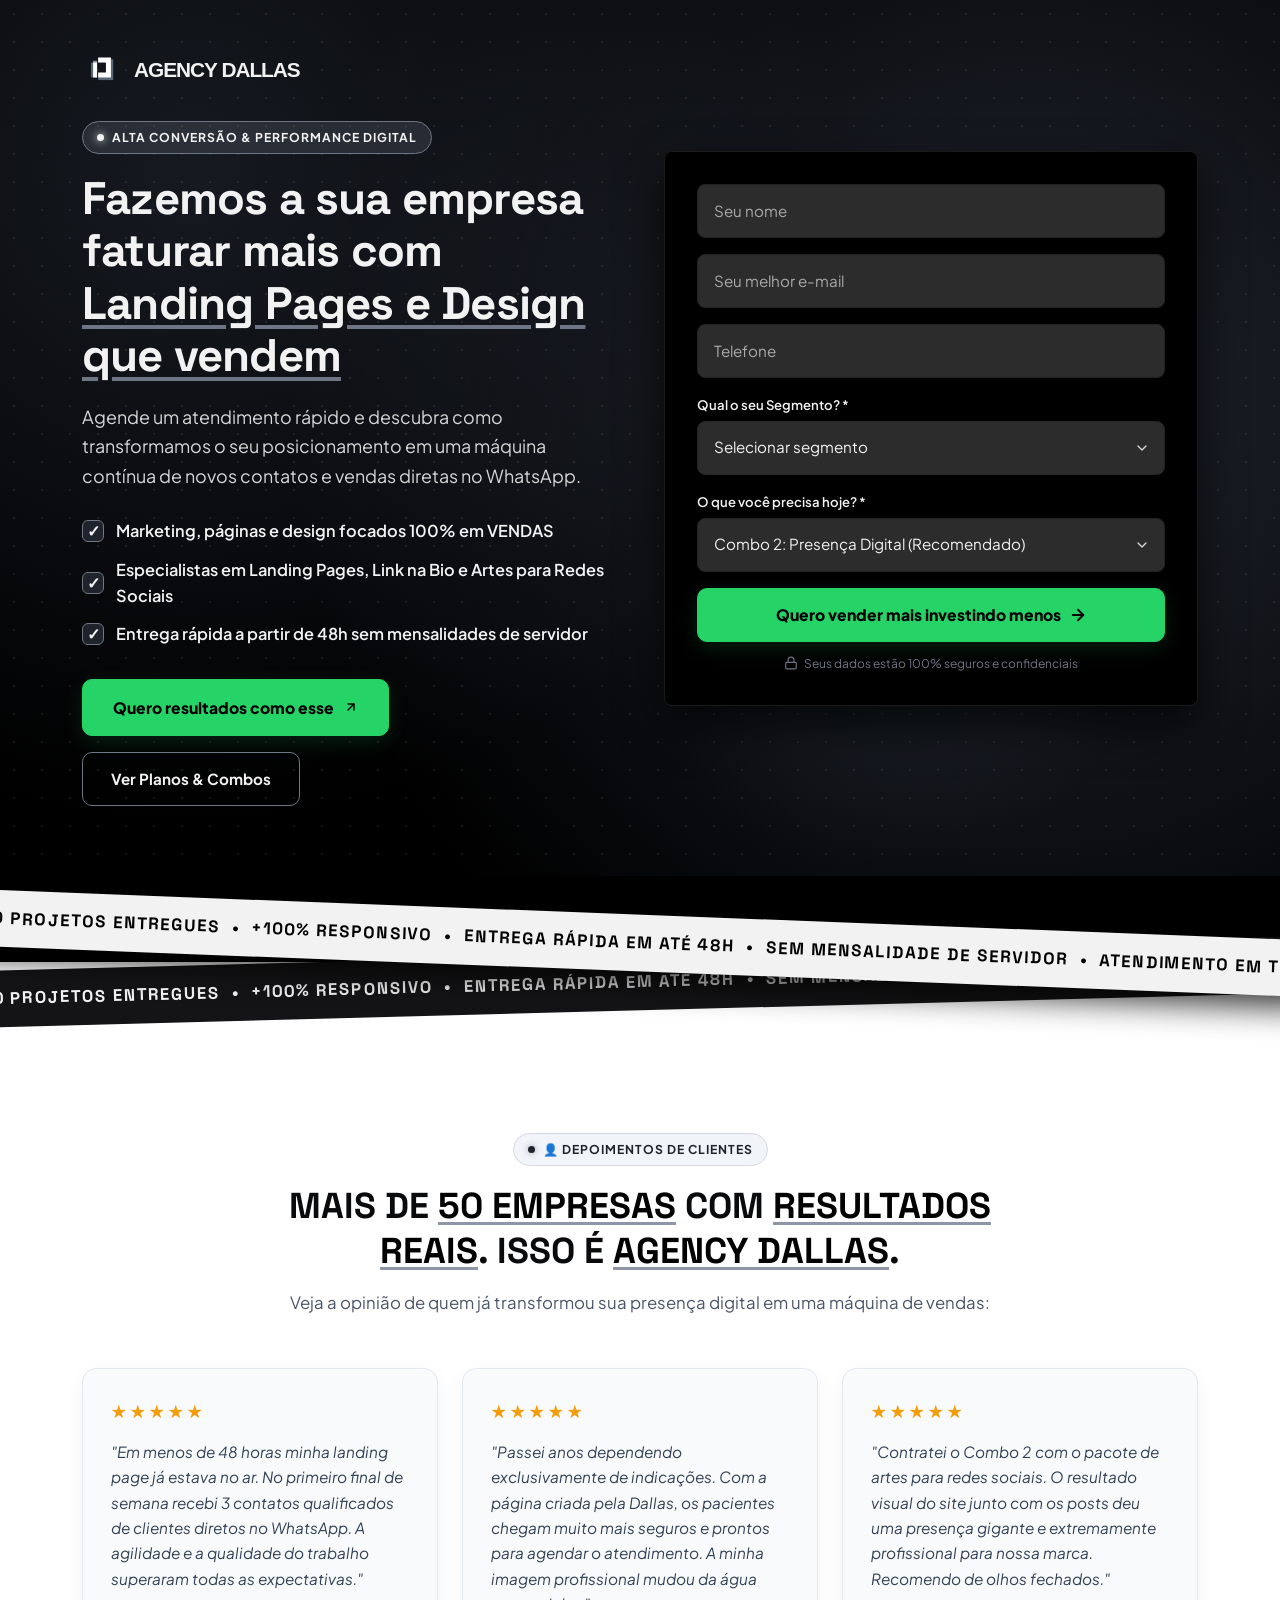
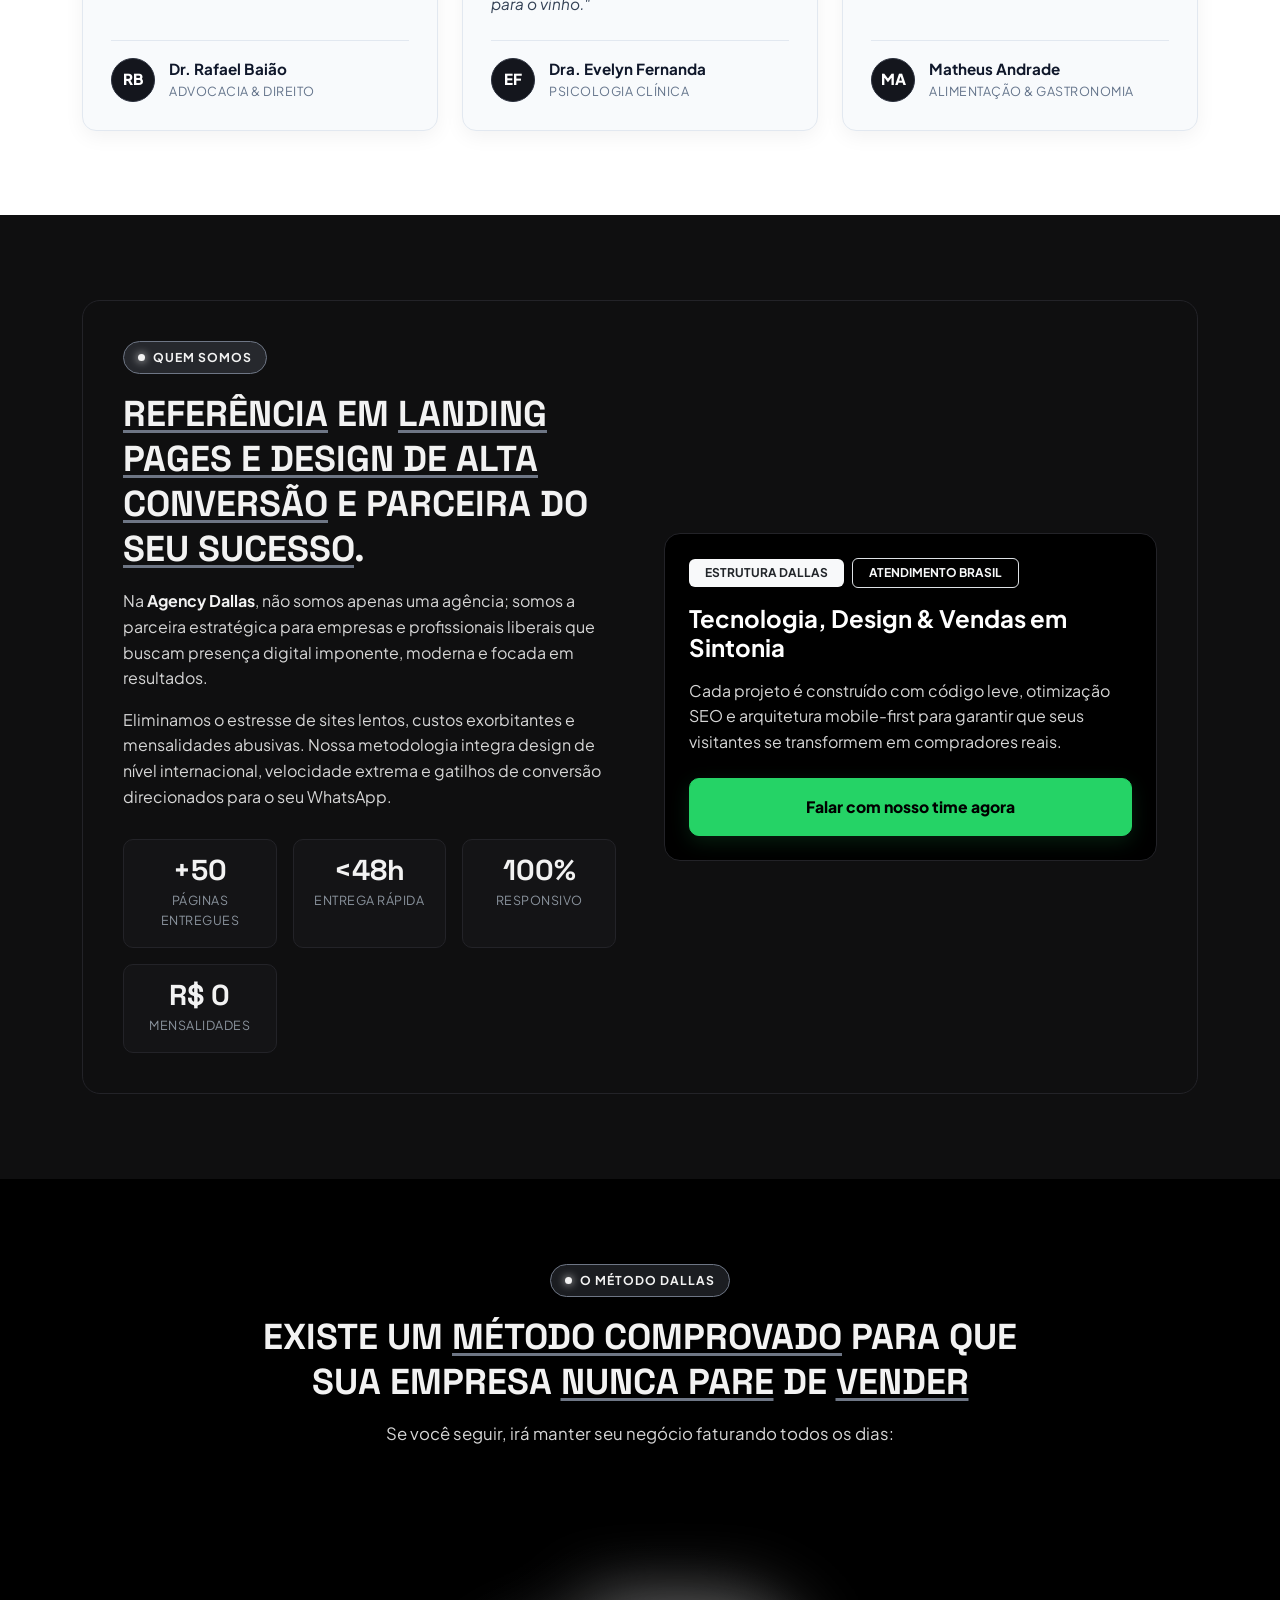
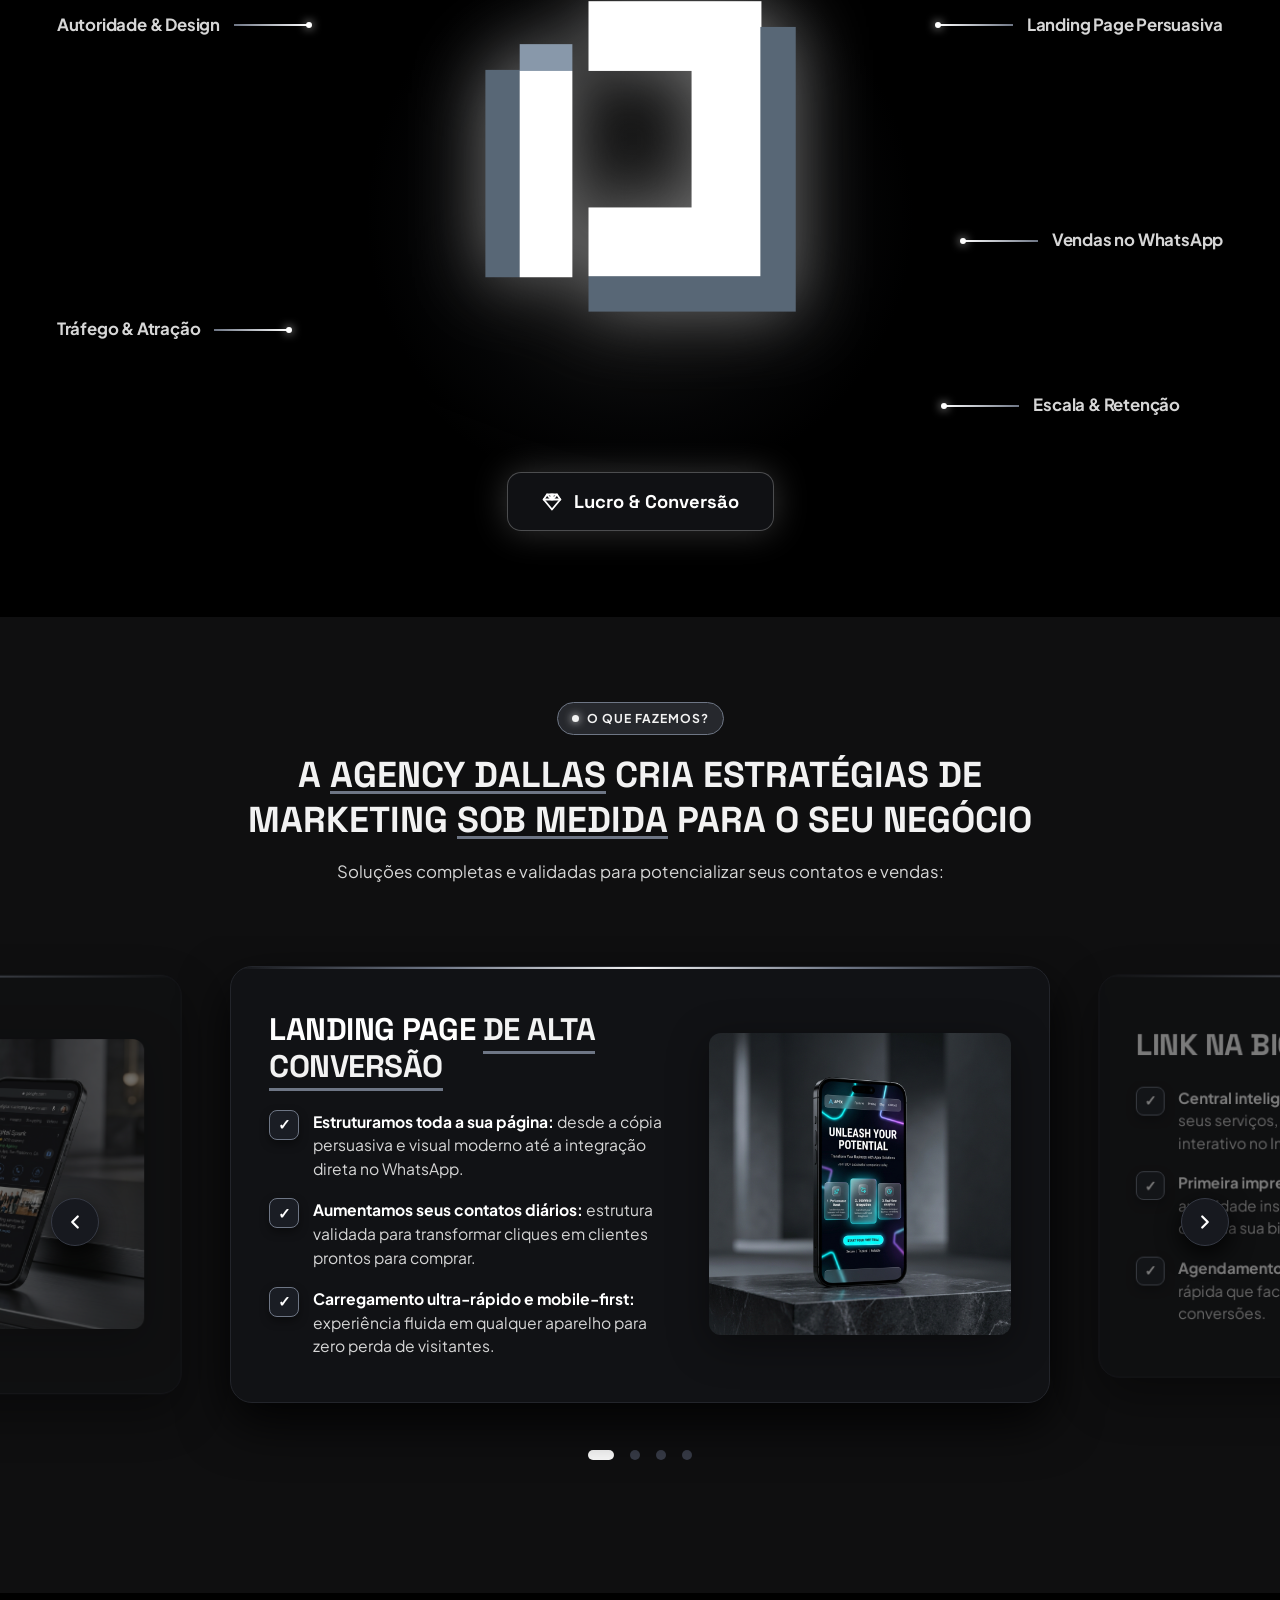
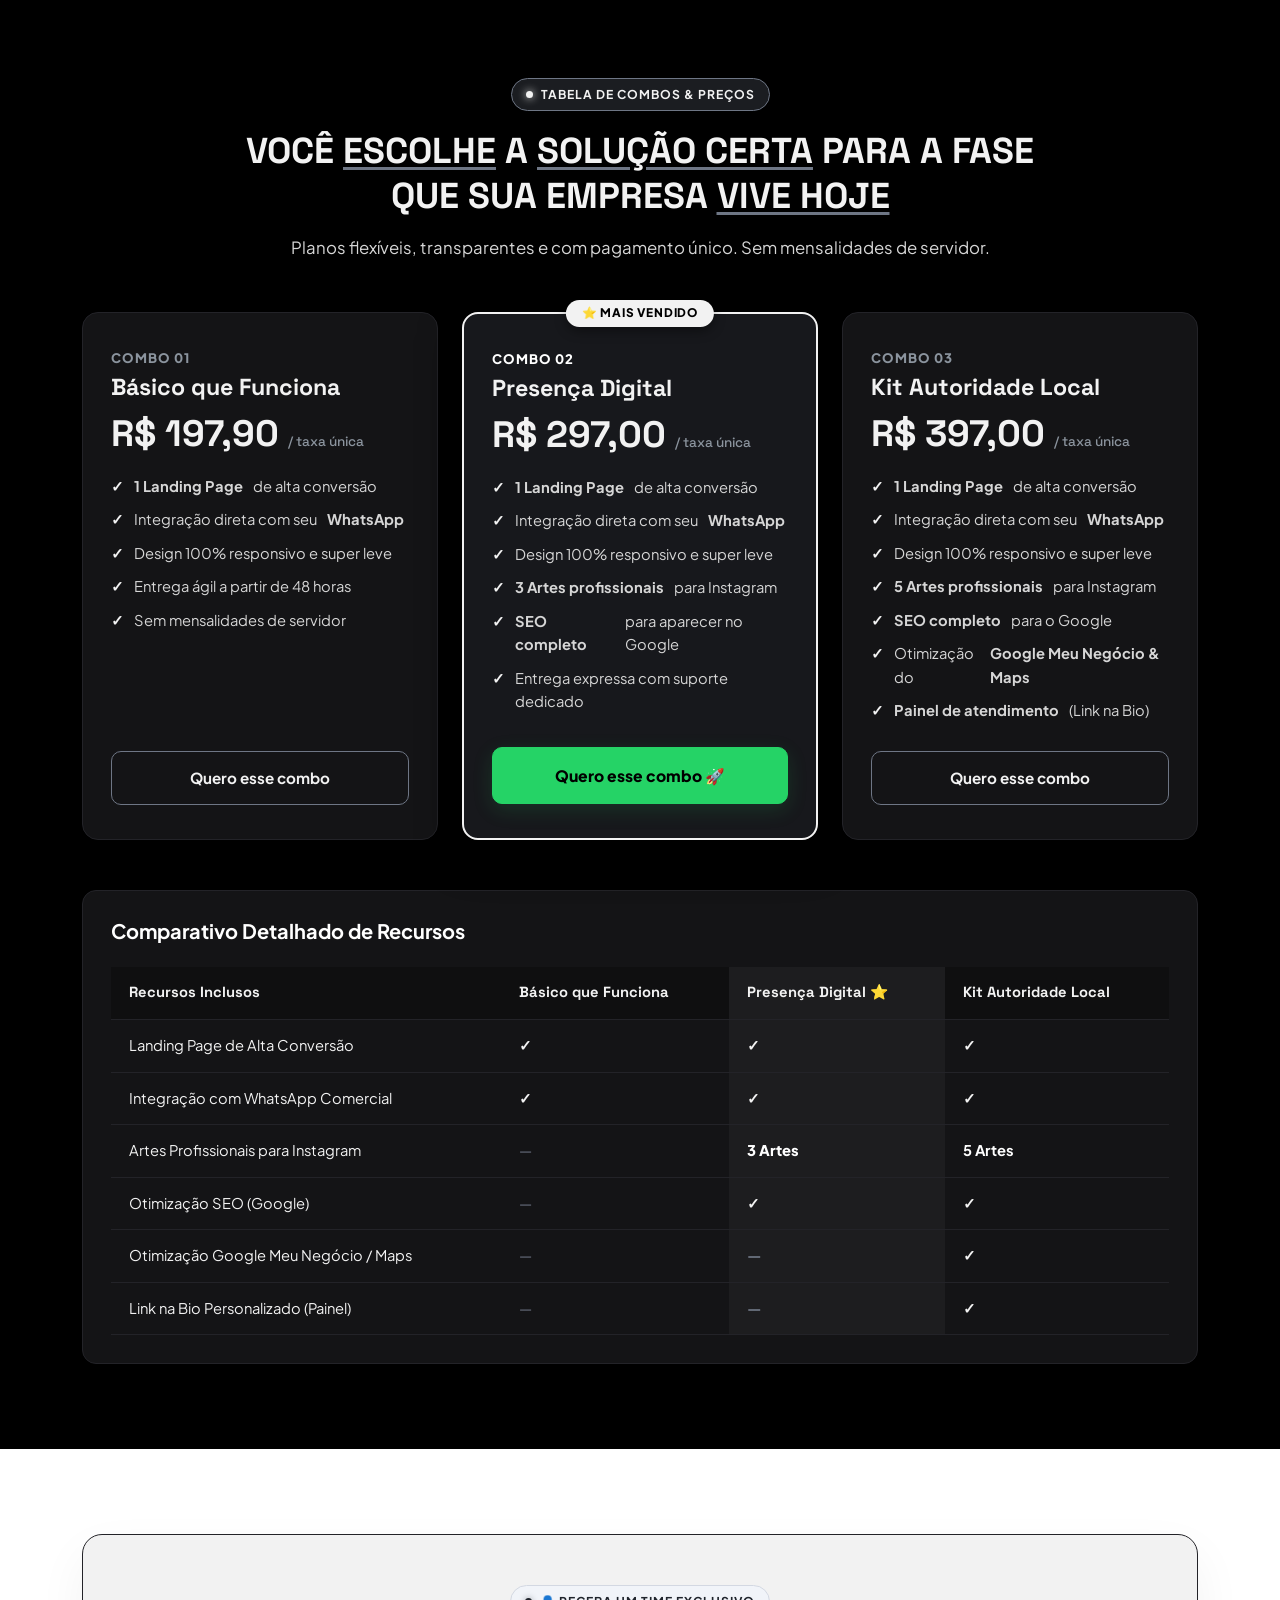
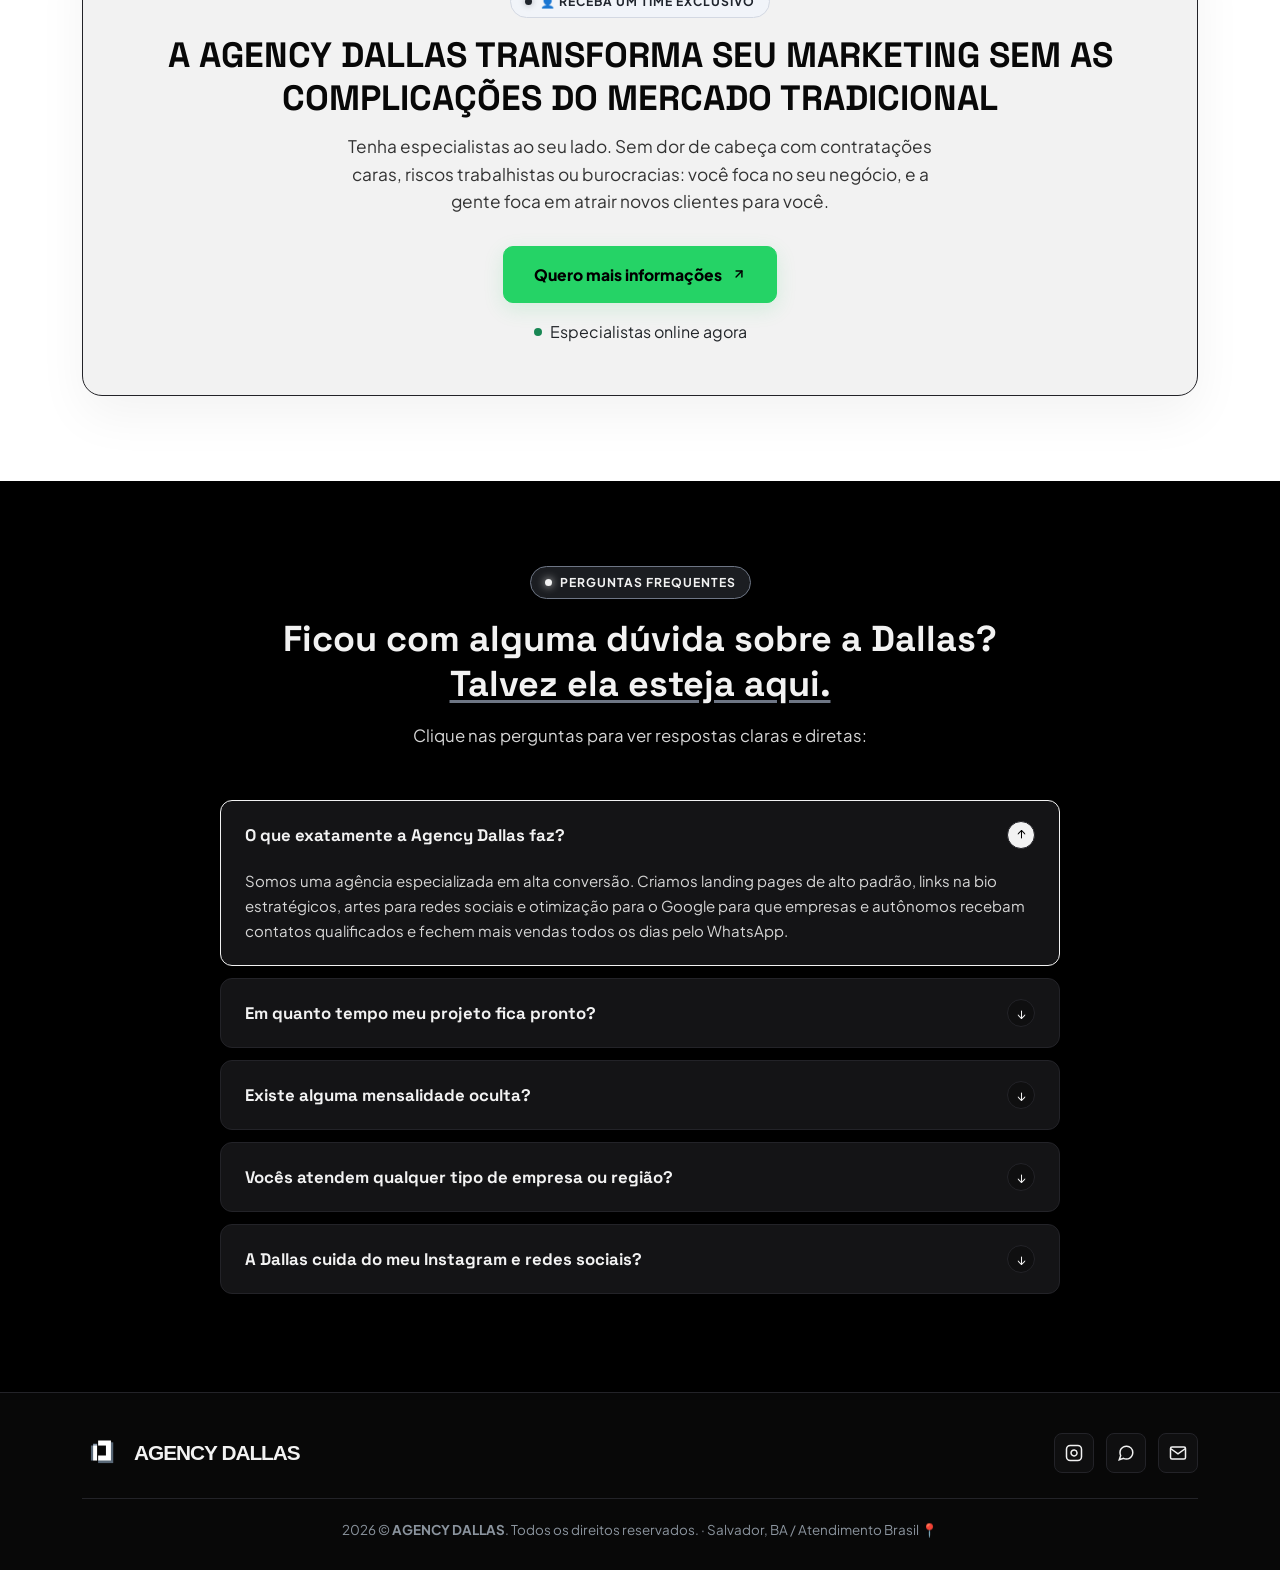
==== lp.html @ f17ab7d6 "fix: ajustar texto." ====
<!DOCTYPE html>
<html lang="pt-BR">

<head>
  <meta charset="UTF-8">
  <meta name="viewport" content="width=device-width, initial-scale=1.0">
  <title>Agency Dallas • Landing Pages, Link na Bio e Design que Vendem</title>
  <meta name="description"
    content="Aumente as vendas da sua empresa com landing pages de alta conversão, link na bio profissional e design para redes sociais. Entrega a partir de 48h sem mensalidade.">
  <meta property="og:title" content="Agency Dallas • Páginas e Design de Alta Conversão">
  <meta property="og:description"
    content="Transforme seu posicionamento digital em uma máquina de novos clientes e vendas no WhatsApp.">
  <meta property="og:type" content="website">
  <meta property="og:locale" content="pt_BR">
  <link rel="icon" type="image/png" href="https://agencydallas.netlify.app/logo.png">

  <!-- Bootstrap 5 CSS -->
  <link rel="stylesheet" href="https://cdn.jsdelivr.net/npm/bootstrap@5.3.3/dist/css/bootstrap.min.css">

  <!-- Swiper CSS (Alpha Style Carousel) -->
  <link rel="stylesheet" href="https://cdn.jsdelivr.net/npm/swiper@11/swiper-bundle.min.css">

  <!-- Custom CSS -->
  <link rel="stylesheet" href="css/style.css">
</head>

<body>

  <!-- HERO SECTION + FORMULÁRIO DE QUALIFICAÇÃO -->
  <header class="lp-section-hero" id="topo">
    <div class="container">
      <div class="row align-items-center g-5">
        
        <!-- LADO ESQUERDO: COPY E AUTORIDADE -->
        <div class="col-lg-6">
          <div class="mb-4">
            <a href="#topo" class="lp-logo-brand">
              <img src="assets/logo-dallas.png" alt="Agency Dallas" class="img-fluid" style="max-height: 40px;">
              <span>AGENCY DALLAS</span>
            </a>
          </div>

          <div class="lp-eyebrow">
            <span class="lp-eyebrow-dot"></span>
            <span>ALTA CONVERSÃO & PERFORMANCE DIGITAL</span>
          </div>

          <h1 class="lp-title-main">
            Fazemos a sua empresa faturar mais com <span class="highlight">Landing Pages e Design que vendem</span>
          </h1>

          <p class="lp-subtitle">
            Agende um atendimento rápido e descubra como transformamos o seu posicionamento em uma máquina contínua de novos contatos e vendas diretas no WhatsApp.
          </p>

          <ul class="lp-check-list">
            <li>
              <span class="lp-check-icon">✓</span>
              <span>Marketing, páginas e design focados 100% em VENDAS</span>
            </li>
            <li>
              <span class="lp-check-icon">✓</span>
              <span>Especialistas em Landing Pages, Link na Bio e Artes para Redes Sociais</span>
            </li>
            <li>
              <span class="lp-check-icon">✓</span>
              <span>Entrega rápida a partir de 48h sem mensalidades de servidor</span>
            </li>
          </ul>

          <div class="d-flex flex-wrap gap-3">
            <a href="#formulario-conversao" class="btn-dallas-primary">
              <span>Quero resultados como esse</span>
              <svg width="14" height="14" viewBox="0 0 24 24" fill="none" stroke="currentColor" stroke-width="2.5" stroke-linecap="round" stroke-linejoin="round"><line x1="7" y1="17" x2="17" y2="7"></line><polyline points="7 7 17 7 17 17"></polyline></svg>
            </a>
            <a href="#combos" class="btn-dallas-outline">
              <span>Ver Planos & Combos</span>
            </a>
          </div>
        </div>

        <!-- LADO DIREITO: FORMULÁRIO DE QUALIFICAÇÃO -->
        <div class="col-lg-6">
          <div class="lp-form-card" id="formulario-conversao">
            <h2 class="lp-form-title">Solicite sua Proposta Personalizada</h2>
            <p class="lp-form-subtitle">Preencha os campos abaixo para receber o contato de um especialista:</p>

            <form id="conversion-form" novalidate>
              <!-- Hidden UTMs e Tracking -->
              <input type="hidden" name="utm_source" id="form-utm-source">
              <input type="hidden" name="utm_medium" id="form-utm-medium">
              <input type="hidden" name="utm_campaign" id="form-utm-campaign">
              <input type="hidden" name="utm_content" id="form-utm-content">
              <input type="hidden" name="utm_term" id="form-utm-term">
              <input type="hidden" name="fbclid" id="form-fbclid">
              <input type="hidden" name="gclid" id="form-gclid">
              <input type="hidden" name="debug_full_url" id="form-debug-url">
              <input type="hidden" name="creation_time" id="form-creation-time">

              <div class="lp-field-group">
                <label for="form-field-nome" class="lp-label lp-label-hidden">Seu Nome *</label>
                <input type="text" id="form-field-nome" class="lp-input" placeholder="Seu nome" required>
              </div>

              <div class="lp-field-group">
                <label for="form-field-email" class="lp-label lp-label-hidden">Seu Melhor E-mail *</label>
                <input type="email" id="form-field-email" class="lp-input" placeholder="Seu melhor e-mail" required>
              </div>

              <div class="lp-field-group">
                <label for="form-field-telefone" class="lp-label lp-label-hidden">WhatsApp com DDD *</label>
                <input type="tel" id="form-field-telefone" class="lp-input" placeholder="Telefone" maxlength="15" required>
              </div>

              <div class="lp-field-group">
                <label for="form-field-segmento" class="lp-label">Qual o seu Segmento? *</label>
                <select id="form-field-segmento" class="lp-select" required>
                  <option value="">Selecionar segmento</option>
                  <option value="Saúde, Medicina & Psicologia">Saúde, Medicina & Psicologia</option>
                  <option value="Advocacia & Serviços Jurídicos">Advocacia & Serviços Jurídicos</option>
                  <option value="Gastronomia & Alimentação">Gastronomia & Alimentação</option>
                  <option value="Estética, Beleza & Bem-Estar">Estética, Beleza & Bem-Estar</option>
                  <option value="Imobiliário & Construção">Imobiliário & Construção</option>
                  <option value="Consultoria & Serviços">Consultoria & Serviços</option>
                  <option value="Comércio, E-commerce & Varejo">Comércio, E-commerce & Varejo</option>
                  <option value="Outros Segmentos">Outros Segmentos</option>
                </select>
              </div>

              <div class="lp-field-group">
                <label for="form-field-servico" class="lp-label">O que você precisa hoje? *</label>
                <select id="form-field-servico" class="lp-select" required>
                  <option value="Combo 2: Presença Digital (Recomendado)">Combo 2: Presença Digital (Recomendado)</option>
                  <option value="Combo 1: Básico que Funciona (LP Única)">Combo 1: Básico que Funciona (LP Única)</option>
                  <option value="Combo 3: Kit Autoridade Local Completo">Combo 3: Kit Autoridade Local Completo</option>
                  <option value="Apenas Landing Page de Alta Conversão">Apenas Landing Page de Alta Conversão</option>
                  <option value="Link na Bio / Painel de Atendimento">Link na Bio / Painel de Atendimento</option>
                  <option value="Pacote de Artes para Instagram">Pacote de Artes para Instagram</option>
                </select>
              </div>

              <button type="submit" class="lp-form-submit-btn mt-3">
                <span>Quero vender mais investindo menos</span>
                <svg width="18" height="18" viewBox="0 0 24 24" fill="none" stroke="currentColor" stroke-width="2.5" stroke-linecap="round" stroke-linejoin="round"><line x1="5" y1="12" x2="19" y2="12"></line><polyline points="12 5 19 12 12 19"></polyline></svg>
              </button>

              <div class="lp-security-note">
                <svg width="14" height="14" viewBox="0 0 24 24" fill="none" stroke="currentColor" stroke-width="2"><rect x="3" y="11" width="18" height="11" rx="2" ry="2"></rect><path d="M7 11V7a5 5 0 0 1 10 0v4"></path></svg>
                <span>Seus dados estão 100% seguros e confidenciais</span>
              </div>
            </form>
          </div>
        </div>

      </div>
    </div>
  </header>

  <!-- FAIXA ROTACIONADA DUPLA (MARQUEE ESTILO ALPHA) -->
  <section class="lp-marquee-container">
    <div class="lp-marquee-track-1">
      <div class="marquee-content">
        +50 PROJETOS ENTREGUES &nbsp;•&nbsp; +100% RESPONSIVO &nbsp;•&nbsp; ENTREGA RÁPIDA EM ATÉ 48H &nbsp;•&nbsp; SEM MENSALIDADE DE SERVIDOR &nbsp;•&nbsp; ATENDIMENTO EM TODO O BRASIL &nbsp;•&nbsp; DESIGN DE ALTO PADRÃO &nbsp;•&nbsp; +50 PROJETOS ENTREGUES &nbsp;•&nbsp; +100% RESPONSIVO &nbsp;•&nbsp; ENTREGA RÁPIDA EM ATÉ 48H &nbsp;•&nbsp; SEM MENSALIDADE DE SERVIDOR &nbsp;•&nbsp; ATENDIMENTO EM TODO O BRASIL &nbsp;•&nbsp;
      </div>
    </div>
    <div class="lp-marquee-track-2">
      <div class="marquee-content">
        +50 PROJETOS ENTREGUES &nbsp;•&nbsp; +100% RESPONSIVO &nbsp;•&nbsp; ENTREGA RÁPIDA EM ATÉ 48H &nbsp;•&nbsp; SEM MENSALIDADE DE SERVIDOR &nbsp;•&nbsp; ATENDIMENTO EM TODO O BRASIL &nbsp;•&nbsp; DESIGN DE ALTO PADRÃO &nbsp;•&nbsp; +50 PROJETOS ENTREGUES &nbsp;•&nbsp; +100% RESPONSIVO &nbsp;•&nbsp; ENTREGA RÁPIDA EM ATÉ 48H &nbsp;•&nbsp; SEM MENSALIDADE DE SERVIDOR &nbsp;•&nbsp; ATENDIMENTO EM TODO O BRASIL &nbsp;•&nbsp;
      </div>
    </div>
  </section>

  <!-- SEÇÃO 1: DEPOIMENTOS & RESULTADOS REAIS -->
  <section class="lp-section" id="depoimentos">
    <div class="container">
      <div class="lp-section-header">
        <div class="lp-eyebrow">
          <span class="lp-eyebrow-dot"></span>
          <span>👤 DEPOIMENTOS DE CLIENTES</span>
        </div>
        <h2 class="lp-section-title">
          MAIS DE <span class="strong">50 EMPRESAS</span> COM <span class="strong">RESULTADOS REAIS</span>. ISSO É <span class="strong">AGENCY DALLAS</span>.
        </h2>
        <p class="lp-section-desc">
          Veja a opinião de quem já transformou sua presença digital em uma máquina de vendas:
        </p>
      </div>

      <div class="row g-4">
        <!-- CARD 1 -->
        <div class="col-md-4">
          <div class="lp-testimonial-card">
            <div>
              <div class="lp-stars">★★★★★</div>
              <p class="lp-testimonial-quote">
                "Em menos de 48 horas minha landing page já estava no ar. No primeiro final de semana recebi 3 contatos qualificados de clientes diretos no WhatsApp. A agilidade e a qualidade do trabalho superaram todas as expectativas."
              </p>
            </div>
            <div class="lp-testimonial-footer">
              <div class="lp-author-avatar">RB</div>
              <div>
                <div class="lp-author-name">Dr. Rafael Baião</div>
                <div class="lp-author-role">Advocacia & Direito</div>
              </div>
            </div>
          </div>
        </div>

        <!-- CARD 2 -->
        <div class="col-md-4">
          <div class="lp-testimonial-card">
            <div>
              <div class="lp-stars">★★★★★</div>
              <p class="lp-testimonial-quote">
                "Passei anos dependendo exclusivamente de indicações. Com a página criada pela Dallas, os pacientes chegam muito mais seguros e prontos para agendar o atendimento. A minha imagem profissional mudou da água para o vinho."
              </p>
            </div>
            <div class="lp-testimonial-footer">
              <div class="lp-author-avatar">EF</div>
              <div>
                <div class="lp-author-name">Dra. Evelyn Fernanda</div>
                <div class="lp-author-role">Psicologia Clínica</div>
              </div>
            </div>
          </div>
        </div>

        <!-- CARD 3 -->
        <div class="col-md-4">
          <div class="lp-testimonial-card">
            <div>
              <div class="lp-stars">★★★★★</div>
              <p class="lp-testimonial-quote">
                "Contratei o Combo 2 com o pacote de artes para redes sociais. O resultado visual do site junto com os posts deu uma presença gigante e extremamente profissional para nossa marca. Recomendo de olhos fechados."
              </p>
            </div>
            <div class="lp-testimonial-footer">
              <div class="lp-author-avatar">MA</div>
              <div>
                <div class="lp-author-name">Matheus Andrade</div>
                <div class="lp-author-role">Alimentação & Gastronomia</div>
              </div>
            </div>
          </div>
        </div>
      </div>
    </div>
  </section>

  <!-- SEÇÃO 2: QUEM SOMOS -->
  <section class="lp-section bg-dallas-surface" id="sobre">
    <div class="container">
      <div class="lp-about-card">
        <div class="row align-items-center g-5">
          <div class="col-lg-6">
            <div class="lp-eyebrow">
              <span class="lp-eyebrow-dot"></span>
              <span>QUEM SOMOS</span>
            </div>
            <h2 class="lp-section-title text-start mb-3">
              <span class="strong">REFERÊNCIA</span> EM <span class="strong">LANDING PAGES E DESIGN DE ALTA CONVERSÃO</span> E PARCEIRA DO <span class="strong">SEU SUCESSO</span>.
            </h2>
            <p class="text-dallas-light mb-3">
              Na <strong class="text-dallas-white">Agency Dallas</strong>, não somos apenas uma agência; somos a parceira estratégica para empresas e profissionais liberais que buscam presença digital imponente, moderna e focada em resultados.
            </p>
            <p class="text-dallas-light mb-0">
              Eliminamos o estresse de sites lentos, custos exorbitantes e mensalidades abusivas. Nossa metodologia integra design de nível internacional, velocidade extrema e gatilhos de conversão direcionados para o seu WhatsApp.
            </p>

            <div class="lp-stats-grid">
              <div class="lp-stat-box">
                <div class="lp-stat-number">+50</div>
                <div class="lp-stat-label">Páginas Entregues</div>
              </div>
              <div class="lp-stat-box">
                <div class="lp-stat-number">&lt;48h</div>
                <div class="lp-stat-label">Entrega Rápida</div>
              </div>
              <div class="lp-stat-box">
                <div class="lp-stat-number">100%</div>
                <div class="lp-stat-label">Responsivo</div>
              </div>
              <div class="lp-stat-box">
                <div class="lp-stat-number">R$ 0</div>
                <div class="lp-stat-label">Mensalidades</div>
              </div>
            </div>
          </div>

          <div class="col-lg-6 text-center">
            <div class="p-4 bg-dallas-black border-dallas border rounded-4 text-start">
              <div class="d-flex align-items-center gap-2 mb-3">
                <span class="badge bg-light text-dark fw-bold px-3 py-2">ESTRUTURA DALLAS</span>
                <span class="badge border text-light px-3 py-2">ATENDIMENTO BRASIL</span>
              </div>
              <h3 class="h4 text-white fw-bold mb-3">Tecnologia, Design & Vendas em Sintonia</h3>
              <p class="text-dallas-light fs-6 mb-4">
                Cada projeto é construído com código leve, otimização SEO e arquitetura mobile-first para garantir que seus visitantes se transformem em compradores reais.
              </p>
              <a href="#formulario-conversao" class="btn-dallas-primary w-100">
                <span>Falar com nosso time agora</span>
              </a>
            </div>
          </div>
        </div>
      </div>
    </div>
  </section>

  <!-- SEÇÃO 3: O MÉTODO DALLAS (DIAGRAMA ESTILO ALPHA) -->
  <section class="lp-section" id="metodo">
    <div class="container">
      <div class="lp-section-header">
        <div class="lp-eyebrow">
          <span class="lp-eyebrow-dot"></span>
          <span>O MÉTODO DALLAS</span>
        </div>
        <h2 class="lp-section-title">
          EXISTE UM <span class="strong">MÉTODO COMPROVADO</span> PARA QUE SUA EMPRESA <span class="strong">NUNCA PARE</span> DE <span class="strong">VENDER</span>
        </h2>
        <p class="lp-section-desc">
          Se você seguir, irá manter seu negócio faturando todos os dias:
        </p>
      </div>

      <!-- DIAGRAMA VISUAL COM LOGO E CONECTORES -->
      <div class="lp-method-container">
        <div class="lp-method-glow-bg"></div>

        <!-- CONECTORES LADO ESQUERDO -->
        <div class="lp-method-pointer pointer-left pos-engajamento">
          <span>Autoridade & Design</span>
          <span class="lp-pointer-line"></span>
        </div>

        <div class="lp-method-pointer pointer-left pos-ativacao">
          <span>Tráfego & Atração</span>
          <span class="lp-pointer-line"></span>
        </div>

        <!-- LOGO DALLAS CENTRALIZADO -->
        <div class="lp-method-logo-wrapper">
          <img src="assets/logo-dallas.png" alt="Logo Agency Dallas" class="lp-method-center-logo">
          
          <!-- BADGE INFERIOR: MONETIZAÇÃO -->
          <div class="lp-method-bottom-badge">
            <svg width="20" height="20" viewBox="0 0 24 24" fill="none" stroke="currentColor" stroke-width="2.2" stroke-linecap="round" stroke-linejoin="round"><path d="M6 3h12l4 6-10 12L2 9z"></path><path d="M11 3v6l-5-6"></path><path d="M13 3v6l5-6"></path><path d="M2 9h20"></path></svg>
            <span>Lucro & Conversão</span>
          </div>
        </div>

        <!-- CONECTORES LADO DIREITO -->
        <div class="lp-method-pointer pointer-right pos-retencao">
          <span>Landing Page Persuasiva</span>
          <span class="lp-pointer-line"></span>
        </div>

        <div class="lp-method-pointer pointer-right pos-aquisicao">
          <span>Vendas no WhatsApp</span>
          <span class="lp-pointer-line"></span>
        </div>

        <div class="lp-method-pointer pointer-right pos-indicacao">
          <span>Escala & Retenção</span>
          <span class="lp-pointer-line"></span>
        </div>

        <!-- VERSÃO GRID PARA MOBILE -->
        <div class="lp-method-pointers-mobile-grid d-lg-none">
          <div class="lp-method-pointer"><span>• Autoridade & Design</span></div>
          <div class="lp-method-pointer"><span>• Tráfego & Atração</span></div>
          <div class="lp-method-pointer"><span>• Landing Page Persuasiva</span></div>
          <div class="lp-method-pointer"><span>• Vendas no WhatsApp</span></div>
          <div class="lp-method-pointer"><span>• Escala & Retenção</span></div>
        </div>
      </div>
    </div>
  </section>

  <!-- SEÇÃO 4: O QUE FAZEMOS (CARROSSEL SWIPER CENTRALIZADO COM CARDS LATERAIS) -->
  <section class="lp-section bg-dallas-surface" id="solucoes">
    <div class="container">
      <div class="lp-section-header">
        <div class="lp-eyebrow">
          <span class="lp-eyebrow-dot"></span>
          <span>O QUE FAZEMOS?</span>
        </div>
        <h2 class="lp-section-title">
          A <span class="strong">AGENCY DALLAS</span> CRIA ESTRATÉGIAS DE MARKETING <span class="strong">SOB MEDIDA</span> PARA O SEU NEGÓCIO
        </h2>
        <p class="lp-section-desc">
          Soluções completas e validadas para potencializar seus contatos e vendas:
        </p>
      </div>
    </div>

    <!-- SWIPER FULL-WIDTH WRAPPER -->
    <div class="lp-carousel-section-wrapper">
      
      <!-- BOTÕES DE NAVEGAÇÃO -->
      <div class="lp-carousel-nav-wrapper">
        <button class="lp-swiper-prev" aria-label="Slide Anterior">
          <svg width="22" height="22" viewBox="0 0 24 24" fill="none" stroke="currentColor" stroke-width="2.5" stroke-linecap="round" stroke-linejoin="round"><polyline points="15 18 9 12 15 6"></polyline></svg>
        </button>
        <button class="lp-swiper-next" aria-label="Próximo Slide">
          <svg width="22" height="22" viewBox="0 0 24 24" fill="none" stroke="currentColor" stroke-width="2.5" stroke-linecap="round" stroke-linejoin="round"><polyline points="9 18 15 12 9 6"></polyline></svg>
        </button>
      </div>

      <div class="swiper lp-swiper">
        <div class="swiper-wrapper">
          
          <!-- SLIDE 1: LANDING PAGE -->
          <div class="swiper-slide">
            <div class="lp-feature-card">
              <div class="lp-feature-content">
                <h3 class="lp-feature-title">LANDING PAGE <span class="highlight-tag">DE ALTA CONVERSÃO</span></h3>
                
                <ul class="lp-feature-bullets">
                  <li class="lp-feature-item">
                    <div class="lp-feature-check">✓</div>
                    <div class="lp-feature-text">
                      <strong>Estruturamos toda a sua página:</strong> desde a cópia persuasiva e visual moderno até a integração direta no WhatsApp.
                    </div>
                  </li>
                  <li class="lp-feature-item">
                    <div class="lp-feature-check">✓</div>
                    <div class="lp-feature-text">
                      <strong>Aumentamos seus contatos diários:</strong> estrutura validada para transformar cliques em clientes prontos para comprar.
                    </div>
                  </li>
                  <li class="lp-feature-item">
                    <div class="lp-feature-check">✓</div>
                    <div class="lp-feature-text">
                      <strong>Carregamento ultra-rápido e mobile-first:</strong> experiência fluida em qualquer aparelho para zero perda de visitantes.
                    </div>
                  </li>
                </ul>
              </div>

              <div class="lp-feature-visual">
                <img src="assets/foto-lp.jpg" alt="Landing Page" class="lp-feature-img">
              </div>
            </div>
          </div>

          <!-- SLIDE 2: LINK NA BIO -->
          <div class="swiper-slide">
            <div class="lp-feature-card">
              <div class="lp-feature-content">
                <h3 class="lp-feature-title">LINK NA BIO <span class="highlight-tag">ESTRATÉGICO</span></h3>
                
                <ul class="lp-feature-bullets">
                  <li class="lp-feature-item">
                    <div class="lp-feature-check">✓</div>
                    <div class="lp-feature-text">
                      <strong>Central inteligente de atendimento:</strong> organize seus serviços, catálogo e links em um painel interativo no Instagram.
                    </div>
                  </li>
                  <li class="lp-feature-item">
                    <div class="lp-feature-check">✓</div>
                    <div class="lp-feature-text">
                      <strong>Primeira impressão inesquecível:</strong> passe autoridade instantânea assim que o seguidor clicar na sua biografia.
                    </div>
                  </li>
                  <li class="lp-feature-item">
                    <div class="lp-feature-check">✓</div>
                    <div class="lp-feature-text">
                      <strong>Agendamentos com 1 clique:</strong> botões de ação rápida que facilitam o contato e aumentam suas conversões.
                    </div>
                  </li>
                </ul>
              </div>

              <div class="lp-feature-visual">
                <img src="assets/foto-bio.jpg" alt="Link na Bio" class="lp-feature-img">
              </div>
            </div>
          </div>

          <!-- SLIDE 3: ARTES PARA INSTAGRAM -->
          <div class="swiper-slide">
            <div class="lp-feature-card">
              <div class="lp-feature-content">
                <h3 class="lp-feature-title">ARTES & DESIGN <span class="highlight-tag">PARA INSTAGRAM</span></h3>
                
                <ul class="lp-feature-bullets">
                  <li class="lp-feature-item">
                    <div class="lp-feature-check">✓</div>
                    <div class="lp-feature-text">
                      <strong>Design de alto impacto visual:</strong> posts para feed, carrosséis e stories desenhados estrategicamente para valorizar sua marca.
                    </div>
                  </li>
                  <li class="lp-feature-item">
                    <div class="lp-feature-check">✓</div>
                    <div class="lp-feature-text">
                      <strong>Autoridade de marca imediata:</strong> sua empresa com padrão estético profissional que destaca seu negócio.
                    </div>
                  </li>
                  <li class="lp-feature-item">
                    <div class="lp-feature-check">✓</div>
                    <div class="lp-feature-text">
                      <strong>Artes Prontas para Uso:</strong> arquivos em alta resolução otimizados para publicação no seu perfil.
                    </div>
                  </li>
                </ul>
              </div>

              <div class="lp-feature-visual">
                <img src="assets/foto-artes.jpg" alt="Artes Instagram" class="lp-feature-img">
              </div>
            </div>
          </div>

          <!-- SLIDE 4: SEO E GOOGLE MEU NEGÓCIO -->
          <div class="swiper-slide">
            <div class="lp-feature-card">
              <div class="lp-feature-content">
                <h3 class="lp-feature-title">OTIMIZAÇÃO GOOGLE <span class="highlight-tag">& SEO LOCAL</span></h3>
                
                <ul class="lp-feature-bullets">
                  <li class="lp-feature-item">
                    <div class="lp-feature-check">✓</div>
                    <div class="lp-feature-text">
                      <strong>Apareça nas pesquisas do Google:</strong> configurações técnicas de palavras-chave para ser achado por quem procura seu serviço.
                    </div>
                  </li>
                  <li class="lp-feature-item">
                    <div class="lp-feature-check">✓</div>
                    <div class="lp-feature-text">
                      <strong>Google Maps & Meu Negócio:</strong> perfil 100% otimizado para atrair clientes da sua cidade e região.
                    </div>
                  </li>
                  <li class="lp-feature-item">
                    <div class="lp-feature-check">✓</div>
                    <div class="lp-feature-text">
                      <strong>Mais credibilidade nas buscas:</strong> informações completas, rotas, avaliações e contatos sempre acessíveis.
                    </div>
                  </li>
                </ul>
              </div>

              <div class="lp-feature-visual">
                <img src="assets/foto-google.jpg" alt="Google SEO" class="lp-feature-img">
              </div>
            </div>
          </div>

        </div>
      </div>

      <!-- PAGINAÇÃO (DOTS) -->
      <div class="lp-swiper-pagination"></div>

    </div>
  </section>



  <!-- SEÇÃO 5: PLANOS & COMBOS -->
  <section class="lp-section" id="combos">
    <div class="container">
      <div class="lp-section-header">
        <div class="lp-eyebrow">
          <span class="lp-eyebrow-dot"></span>
          <span>TABELA DE COMBOS & PREÇOS</span>
        </div>
        <h2 class="lp-section-title">
          VOCÊ <span class="strong">ESCOLHE</span> A <span class="strong">SOLUÇÃO CERTA</span> PARA A FASE QUE SUA EMPRESA <span class="strong">VIVE HOJE</span>
        </h2>
        <p class="lp-section-desc">
          Planos flexíveis, transparentes e com pagamento único. Sem mensalidades de servidor.
        </p>
      </div>

      <div class="row g-4 align-items-stretch">
        <!-- COMBO 1 -->
        <div class="col-lg-4">
          <div class="lp-pricing-card">
            <div>
              <div class="lp-combo-name">COMBO 01</div>
              <h3 class="lp-pricing-title">Básico que Funciona</h3>
              <div class="lp-price-val">R$ 197,90 <span>/ taxa única</span></div>

              <ul class="lp-pricing-bullets">
                <li><strong>1 Landing Page</strong> de alta conversão</li>
                <li>Integração direta com seu <strong>WhatsApp</strong></li>
                <li>Design 100% responsivo e super leve</li>
                <li>Entrega ágil a partir de 48 horas</li>
                <li>Sem mensalidades de servidor</li>
              </ul>
            </div>

            <a href="#formulario-conversao" class="btn-dallas-outline btn-full-width" data-combo-select="Combo 1: Básico que Funciona (LP Única)">
              <span>Quero esse combo</span>
            </a>
          </div>
        </div>

        <!-- COMBO 2 (FEATURED) -->
        <div class="col-lg-4">
          <div class="lp-pricing-card featured">
            <span class="lp-featured-badge">⭐ MAIS VENDIDO</span>
            <div>
              <div class="lp-combo-name text-white">COMBO 02</div>
              <h3 class="lp-pricing-title">Presença Digital</h3>
              <div class="lp-price-val">R$ 297,00 <span>/ taxa única</span></div>

              <ul class="lp-pricing-bullets">
                <li><strong>1 Landing Page</strong> de alta conversão</li>
                <li>Integração direta com seu <strong>WhatsApp</strong></li>
                <li>Design 100% responsivo e super leve</li>
                <li><strong>3 Artes profissionais</strong> para Instagram</li>
                <li><strong>SEO completo</strong> para aparecer no Google</li>
                <li>Entrega expressa com suporte dedicado</li>
              </ul>
            </div>

            <a href="#formulario-conversao" class="btn-dallas-primary btn-full-width" data-combo-select="Combo 2: Presença Digital (Recomendado)">
              <span>Quero esse combo 🚀</span>
            </a>
          </div>
        </div>

        <!-- COMBO 3 -->
        <div class="col-lg-4">
          <div class="lp-pricing-card">
            <div>
              <div class="lp-combo-name">COMBO 03</div>
              <h3 class="lp-pricing-title">Kit Autoridade Local</h3>
              <div class="lp-price-val">R$ 397,00 <span>/ taxa única</span></div>

              <ul class="lp-pricing-bullets">
                <li><strong>1 Landing Page</strong> de alta conversão</li>
                <li>Integração direta com seu <strong>WhatsApp</strong></li>
                <li>Design 100% responsivo e super leve</li>
                <li><strong>5 Artes profissionais</strong> para Instagram</li>
                <li><strong>SEO completo</strong> para o Google</li>
                <li>Otimização do <strong>Google Meu Negócio & Maps</strong></li>
                <li><strong>Painel de atendimento</strong> (Link na Bio)</li>
              </ul>
            </div>

            <a href="#formulario-conversao" class="btn-dallas-outline btn-full-width" data-combo-select="Combo 3: Kit Autoridade Local Completo">
              <span>Quero esse combo</span>
            </a>
          </div>
        </div>
      </div>

      <!-- TABELA COMPARATIVA DE RECURSOS -->
      <div class="lp-table-wrapper">
        <h3 class="h5 fw-bold text-white mb-4">Comparativo Detalhado de Recursos</h3>
        <table class="lp-comparison-table">
          <thead>
            <tr>
              <th>Recursos Inclusos</th>
              <th>Básico que Funciona</th>
              <th class="col-highlight">Presença Digital ⭐</th>
              <th>Kit Autoridade Local</th>
            </tr>
          </thead>
          <tbody>
            <tr>
              <td>Landing Page de Alta Conversão</td>
              <td><span class="lp-check-mark">✓</span></td>
              <td class="col-highlight"><span class="lp-check-mark">✓</span></td>
              <td><span class="lp-check-mark">✓</span></td>
            </tr>
            <tr>
              <td>Integração com WhatsApp Comercial</td>
              <td><span class="lp-check-mark">✓</span></td>
              <td class="col-highlight"><span class="lp-check-mark">✓</span></td>
              <td><span class="lp-check-mark">✓</span></td>
            </tr>
            <tr>
              <td>Artes Profissionais para Instagram</td>
              <td><span class="lp-cross-mark">—</span></td>
              <td class="col-highlight"><strong class="text-white">3 Artes</strong></td>
              <td><strong class="text-white">5 Artes</strong></td>
            </tr>
            <tr>
              <td>Otimização SEO (Google)</td>
              <td><span class="lp-cross-mark">—</span></td>
              <td class="col-highlight"><span class="lp-check-mark">✓</span></td>
              <td><span class="lp-check-mark">✓</span></td>
            </tr>
            <tr>
              <td>Otimização Google Meu Negócio / Maps</td>
              <td><span class="lp-cross-mark">—</span></td>
              <td class="col-highlight"><span class="lp-cross-mark">—</span></td>
              <td><span class="lp-check-mark">✓</span></td>
            </tr>
            <tr>
              <td>Link na Bio Personalizado (Painel)</td>
              <td><span class="lp-cross-mark">—</span></td>
              <td class="col-highlight"><span class="lp-cross-mark">—</span></td>
              <td><span class="lp-check-mark">✓</span></td>
            </tr>
          </tbody>
        </table>
      </div>

    </div>
  </section>

  <!-- SEÇÃO 6: RECEBA UM TIME EXCLUSIVO / CTA INTERMEDIÁRIO -->
  <section class="lp-section bg-white" id="time">
    <div class="container">
      <div class="lp-cta-banner">
        <div class="lp-eyebrow mb-3">
          <span class="lp-eyebrow-dot"></span>
          <span>👤 RECEBA UM TIME EXCLUSIVO</span>
        </div>
        <h2 class="lp-cta-title">
          A AGENCY DALLAS TRANSFORMA SEU MARKETING SEM AS COMPLICAÇÕES DO MERCADO TRADICIONAL
        </h2>
        <p class="lp-cta-desc">
          Tenha especialistas ao seu lado. Sem dor de cabeça com contratações caras, riscos trabalhistas ou burocracias: você foca no seu negócio, e a gente foca em atrair novos clientes para você.
        </p>
        <div class="d-flex flex-column align-items-center gap-3">
          <a href="#formulario-conversao" class="btn-dallas-primary">
            <span>Quero mais informações</span>
            <svg width="14" height="14" viewBox="0 0 24 24" fill="none" stroke="currentColor" stroke-width="2.5" stroke-linecap="round" stroke-linejoin="round"><line x1="7" y1="17" x2="17" y2="7"></line><polyline points="7 7 17 7 17 17"></polyline></svg>
          </a>
          <div class="d-flex align-items-center gap-2 text-dark fs-6">
            <span class="rounded-circle bg-success d-inline-block" style="width: 8px; height: 8px; animation: pulse-green 2s infinite;"></span>
            <span>Especialistas online agora</span>
          </div>
        </div>
      </div>
    </div>
  </section>

  <!-- SEÇÃO 7: PERGUNTAS FREQUENTES (FAQ ACCORDION) -->
  <section class="lp-section" id="faq">
    <div class="container">
      <div class="lp-section-header">
        <div class="lp-eyebrow">
          <span class="lp-eyebrow-dot"></span>
          <span>PERGUNTAS FREQUENTES</span>
        </div>
        <h2 class="lp-section-title">
          Ficou com alguma dúvida sobre a Dallas? <span class="strong">Talvez ela esteja aqui.</span>
        </h2>
        <p class="lp-section-desc">
          Clique nas perguntas para ver respostas claras e diretas:
        </p>
      </div>

      <div class="lp-faq-accordion">
        <!-- ITEM 1 -->
        <div class="lp-faq-item active">
          <div class="lp-faq-header">
            <div class="lp-faq-question">
              <span>O que exatamente a Agency Dallas faz?</span>
            </div>
            <div class="lp-faq-icon">↓</div>
          </div>
          <div class="lp-faq-body" style="display: block;">
            Somos uma agência especializada em alta conversão. Criamos landing pages de alto padrão, links na bio estratégicos, artes para redes sociais e otimização para o Google para que empresas e autônomos recebam contatos qualificados e fechem mais vendas todos os dias pelo WhatsApp.
          </div>
        </div>

        <!-- ITEM 2 -->
        <div class="lp-faq-item">
          <div class="lp-faq-header">
            <div class="lp-faq-question">
              <span>Em quanto tempo meu projeto fica pronto?</span>
            </div>
            <div class="lp-faq-icon">↓</div>
          </div>
          <div class="lp-faq-body">
            Trabalhamos com agilidade recorde. Nossos projetos de landing page são entregues a partir de 48 horas após o envio das informações essenciais do seu negócio.
          </div>
        </div>

        <!-- ITEM 3 -->
        <div class="lp-faq-item">
          <div class="lp-faq-header">
            <div class="lp-faq-question">
              <span>Existe alguma mensalidade oculta?</span>
            </div>
            <div class="lp-faq-icon">↓</div>
          </div>
          <div class="lp-faq-body">
            Não! Nosso modelo de pagamento é único pelo projeto. Você não fica preso a mensalidades caras de servidores ou taxas de manutenção obrigatórias.
          </div>
        </div>

        <!-- ITEM 4 -->
        <div class="lp-faq-item">
          <div class="lp-faq-header">
            <div class="lp-faq-question">
              <span>Vocês atendem qualquer tipo de empresa ou região?</span>
            </div>
            <div class="lp-faq-icon">↓</div>
          </div>
          <div class="lp-faq-body">
            Sim! Atendemos negócios em geral de todo o Brasil (Advocacia, Saúde, Gastronomia, Estética, Imobiliárias, Serviços e Comércio em geral), com atendimento personalizado, rápido e eficiente.
          </div>
        </div>

        <!-- ITEM 5 -->
        <div class="lp-faq-item">
          <div class="lp-faq-header">
            <div class="lp-faq-question">
              <span>A Dallas cuida do meu Instagram e redes sociais?</span>
            </div>
            <div class="lp-faq-icon">↓</div>
          </div>
          <div class="lp-faq-body">
            Entregamos artes profissionais para feed e stories através dos nossos Combos 2 e 3, focando em autoridade visual e posicionamento de marca. Não fazemos gestão contínua de redes sociais nem anúncios pagos.
          </div>
        </div>
      </div>
    </div>
  </section>

  <!-- FOOTER -->
  <footer class="lp-footer">
    <div class="container">
      <div class="lp-footer-content">
        <a href="#topo" class="lp-logo-brand">
          <img src="assets/logo-dallas.png" alt="Agency Dallas" class="img-fluid" style="max-height: 40px;">
          <span>AGENCY DALLAS</span>
        </a>

        <div class="lp-footer-socials">
          <a href="https://instagram.com/agencydallas" target="_blank" rel="noopener" class="lp-social-btn" aria-label="Instagram">
            <svg width="18" height="18" viewBox="0 0 24 24" fill="none" stroke="currentColor" stroke-width="2"><rect x="2" y="2" width="20" height="20" rx="5"></rect><path d="M16 11.37A4 4 0 1 1 12.63 8 4 4 0 0 1 16 11.37z"></path><line x1="17.5" y1="6.5" x2="17.51" y2="6.5"></line></svg>
          </a>
          <a href="#formulario-conversao" class="lp-social-btn" aria-label="WhatsApp">
            <svg width="18" height="18" viewBox="0 0 24 24" fill="none" stroke="currentColor" stroke-width="2"><path d="M21 11.5a8.38 8.38 0 0 1-.9 3.8 8.5 8.5 0 0 1-7.6 4.7 8.38 8.38 0 0 1-3.8-.9L3 21l1.9-5.7a8.38 8.38 0 0 1-.9-3.8 8.5 8.5 0 0 1 4.7-7.6 8.38 8.38 0 0 1 3.8-.9h.5a8.48 8.48 0 0 1 8 8v.5z"></path></svg>
          </a>
          <a href="mailto:contato@agencydallas.com" class="lp-social-btn" aria-label="E-mail">
            <svg width="18" height="18" viewBox="0 0 24 24" fill="none" stroke="currentColor" stroke-width="2"><path d="M4 4h16c1.1 0 2 .9 2 2v12c0 1.1-.9 2-2 2H4c-1.1 0-2-.9-2-2V6c0-1.1.9-2 2-2z"></path><polyline points="22,6 12,13 2,6"></polyline></svg>
          </a>
        </div>
      </div>

      <div class="lp-footer-copy">
        2026 © <strong>AGENCY DALLAS</strong>. Todos os direitos reservados. · Salvador, BA / Atendimento Brasil 📍
      </div>
    </div>
  </footer>



  <!-- jQuery, Bootstrap & Swiper Scripts -->
  <script src="https://code.jquery.com/jquery-3.7.1.min.js"></script>
  <script src="https://cdn.jsdelivr.net/npm/bootstrap@5.3.3/dist/js/bootstrap.bundle.min.js"></script>
  <script src="https://cdn.jsdelivr.net/npm/swiper@11/swiper-bundle.min.js"></script>

  <!-- Custom Script -->
  <script src="js/script.js"></script>
</body>

</html>
---- css/style.css ----
@charset "UTF-8";
@import url('https://fonts.googleapis.com/css2?family=Plus+Jakarta+Sans:wght@300;400;500;600;700;800;900&family=Space+Grotesk:wght@500;700&display=swap');

:root {
  --color-black: #000000;
  --color-dark: #080808;
  --color-surface: #0f0f10;
  --color-card: #141416;
  --color-card-border: #232328;
  --color-white: #F2F2F2;
  --color-light-gray: #D6D6D6;
  --color-slate: #6E7685;
  --color-slate-light: #8B949E;
  --color-slate-dark: #1F242C;
  --color-slate-badge: rgba(110, 118, 133, 0.25);
  
  --font-main: 'Plus Jakarta Sans', -apple-system, BlinkMacSystemFont, 'Segoe UI', Roboto, sans-serif;
  --font-display: 'Space Grotesk', var(--font-main);
  
  --transition-fast: 0.2s cubic-bezier(0.16, 1, 0.3, 1);
  --transition-smooth: 0.35s cubic-bezier(0.16, 1, 0.3, 1);
}

*, *::before, *::after {
  box-sizing: border-box;
  margin: 0;
  padding: 0;
}

html {
  scroll-behavior: smooth;
  font-size: 16px;
  background-color: var(--color-black);
  color: var(--color-white);
  overflow-x: hidden;
}

body {
  font-family: var(--font-main);
  background-color: var(--color-black);
  color: var(--color-white);
  line-height: 1.6;
  overflow-x: hidden;
  -webkit-font-smoothing: antialiased;
  -moz-osx-font-smoothing: grayscale;
}

/* Scrollbar */
::-webkit-scrollbar {
  width: 9px;
}
::-webkit-scrollbar-track {
  background: var(--color-black);
}
::-webkit-scrollbar-thumb {
  background: #898989;
  border-radius: 6px;
}
::-webkit-scrollbar-thumb:hover {
  background: #6e6e6e;
}

/* Base Utility Classes */
.bg-dallas-black {
  background-color: var(--color-black) !important;
}
.bg-dallas-surface {
  background-color: var(--color-surface) !important;
}
.text-dallas-white {
  color: var(--color-white) !important;
}
.text-dallas-light {
  color: var(--color-light-gray) !important;
}
.text-dallas-slate {
  color: var(--color-slate) !important;
}
.border-dallas {
  border-color: var(--color-card-border) !important;
}

/* Section Spacing */
.lp-section {
  padding: 85px 0;
  position: relative;
}

.lp-section-hero {
  padding-top: 50px;
  padding-bottom: 70px;
  position: relative;
  overflow: hidden;
  background-color: var(--color-black);
  background-image: 
    radial-gradient(rgba(255, 255, 255, 0.08) 1.2px, transparent 1.2px),
    radial-gradient(circle at 80% 45%, rgba(65, 75, 95, 0.5) 0%, transparent 65%),
    radial-gradient(circle at 15% 20%, rgba(55, 65, 82, 0.4) 0%, transparent 50%);
  background-size: 28px 28px, 100% 100%, 100% 100%;
}

.lp-section-hero::before {
  content: '';
  position: absolute;
  top: 50%;
  right: 4%;
  transform: translateY(-50%);
  width: 480px;
  height: 480px;
  background-image: url('../assets/logo-dallas.png');
  background-repeat: no-repeat;
  background-position: center;
  background-size: contain;
  opacity: 0.1;
  filter: drop-shadow(0 0 40px rgba(255, 255, 255, 0.35));
  pointer-events: none;
  z-index: 0;
}

.lp-section-hero::after {
  content: '';
  position: absolute;
  top: 40%;
  right: 10%;
  width: 520px;
  height: 520px;
  background: radial-gradient(circle, rgba(0, 255, 0, 0.06) 0%, rgba(65, 75, 95, 0.1) 40%, transparent 70%);
  pointer-events: none;
  z-index: 0;
}

.lp-section-hero .container {
  position: relative;
  z-index: 1;
}

/* Header & Brand */
.lp-header {
  padding: 20px 0;
}
.lp-logo-brand {
  display: inline-flex;
  align-items: center;
  gap: 12px;
  text-decoration: none;
  color: var(--color-white);
  font-family: 'Arial Black', Impact, sans-serif;
  font-weight: 900;
  letter-spacing: -1px;
  font-size: 1.3rem;
  text-transform: uppercase;
}
.lp-logo-symbol {
  width: 38px;
  height: 38px;
  background: var(--color-white);
  color: var(--color-black);
  border-radius: 8px;
  display: flex;
  align-items: center;
  justify-content: center;
  font-weight: 900;
  font-size: 1.25rem;
  box-shadow: 0 4px 14px rgba(242, 242, 242, 0.2);
}

/* Section Eyebrow / Badges */
.lp-eyebrow {
  display: inline-flex;
  align-items: center;
  gap: 8px;
  padding: 6px 14px;
  background-color: var(--color-slate-badge);
  border: 1px solid var(--color-slate);
  color: var(--color-white);
  font-size: 0.76rem;
  font-weight: 700;
  letter-spacing: 1px;
  text-transform: uppercase;
  border-radius: 50px;
  margin-bottom: 18px;
}

.lp-eyebrow-dot {
  width: 7px;
  height: 7px;
  background-color: var(--color-white);
  border-radius: 50%;
  box-shadow: 0 0 8px var(--color-white);
}

.lp-title-main {
  font-family: var(--font-display);
  font-size: 2.85rem;
  font-weight: 800;
  line-height: 1.15;
  color: var(--color-white);
  letter-spacing: -0.8px;
  margin-bottom: 20px;
}

.lp-title-main .highlight {
  color: var(--color-white);
  text-decoration: underline;
  text-decoration-color: var(--color-slate);
  text-underline-offset: 6px;
}

.lp-subtitle {
  font-size: 1.12rem;
  color: var(--color-light-gray);
  line-height: 1.65;
  margin-bottom: 28px;
}

/* Bullet list (Alpha style) */
.lp-check-list {
  list-style: none;
  padding: 0;
  margin: 0 0 32px 0;
}
.lp-check-list li {
  display: flex;
  align-items: center;
  gap: 12px;
  color: var(--color-white);
  font-size: 1.02rem;
  font-weight: 600;
  margin-bottom: 12px;
}
.lp-check-icon {
  width: 22px;
  height: 22px;
  background-color: var(--color-slate-dark);
  border: 1px solid var(--color-slate);
  color: var(--color-white);
  border-radius: 6px;
  display: flex;
  align-items: center;
  justify-content: center;
  flex-shrink: 0;
}

/* Buttons */
.btn-dallas-primary {
  display: inline-flex;
  align-items: center;
  justify-content: center;
  gap: 10px;
  background-color: #25D366;
  color: #000000;
  border: 1px solid #25D366;
  font-weight: 800;
  font-size: 0.98rem;
  padding: 15px 30px;
  border-radius: 10px;
  text-decoration: none;
  cursor: pointer;
  transition: var(--transition-smooth);
  box-shadow: 0 6px 20px rgba(37, 211, 102, 0.15);
  animation: pulse-green 2s infinite;
}

@keyframes pulse-green {
  0% {
    box-shadow: 0 0 0 0 rgba(37, 211, 102, 0.7);
  }
  70% {
    box-shadow: 0 0 0 12px rgba(37, 211, 102, 0);
  }
  100% {
    box-shadow: 0 0 0 0 rgba(37, 211, 102, 0);
  }
}
.btn-dallas-primary:hover {
  background-color: #1ebe57;
  color: #000000;
  border-color: #1ebe57;
  transform: translateY(-2px);
  box-shadow: 0 10px 25px rgba(37, 211, 102, 0.25);
}

.lp-social-whatsapp {
  background-color: #25D366;
  color: #000000;
  border-color: #25D366;
}
.lp-social-whatsapp:hover {
  background-color: #1ebe57;
  color: #000000;
  border-color: #1ebe57;
  transform: translateY(-2px);
  box-shadow: 0 4px 12px rgba(37, 211, 102, 0.4);
}

.btn-dallas-outline {
  display: inline-flex;
  align-items: center;
  justify-content: center;
  gap: 10px;
  background-color: transparent;
  color: var(--color-white);
  border: 1px solid var(--color-slate);
  font-weight: 700;
  font-size: 0.95rem;
  padding: 14px 28px;
  border-radius: 10px;
  text-decoration: none;
  cursor: pointer;
  transition: var(--transition-smooth);
}
.btn-dallas-outline:hover {
  background-color: var(--color-surface);
  border-color: var(--color-white);
  color: var(--color-white);
  transform: translateY(-2px);
}

.btn-full-width {
  width: 100%;
}

.lp-form-card {
  background: #000000;
  border: 1px solid #1a1a1a;
  border-radius: 8px;
  padding: 32px;
  box-shadow: 0 20px 45px rgba(0, 0, 0, 0.7);
  position: relative;
}

.lp-form-card::before {
  display: none;
}

.lp-form-title {
  display: none;
}

.lp-form-subtitle {
  display: none;
}

.lp-field-group {
  margin-bottom: 16px;
}

.lp-label {
  display: block;
  font-size: 0.82rem;
  font-weight: 600;
  color: var(--color-white);
  margin-bottom: 6px;
}

.lp-label-hidden {
  display: none !important;
}

.lp-input, .lp-select {
  width: 100%;
  height: 54px;
  background-color: #2c2c2c;
  border: 1px solid #222;
  border-radius: 8px;
  padding: 0 16px;
  color: var(--color-white);
  font-family: var(--font-main);
  font-size: 0.95rem;
  transition: var(--transition-fast);
}

.lp-input:focus, .lp-select:focus {
  outline: none;
  border-color: #555;
  background-color: #333;
  box-shadow: none;
}

.lp-input::placeholder {
  color: #aaa;
}

.lp-select {
  cursor: pointer;
  appearance: none;
  background-image: url("data:image/svg+xml,%3Csvg xmlns='http://www.w3.org/2000/svg' width='16' height='16' viewBox='0 0 24 24' fill='none' stroke='%23D6D6D6' stroke-width='2' stroke-linecap='round' stroke-linejoin='round'%3E%3Cpath d='m6 9 6 6 6-6'/%3E%3C/svg%3E");
  background-repeat: no-repeat;
  background-position: right 14px center;
  background-size: 16px;
}

.lp-select option {
  background-color: var(--color-card);
  color: var(--color-white);
}

.lp-conditional-box {
  padding-top: 6px;
  border-top: 1px dashed var(--color-card-border);
  margin-top: 12px;
}

.lp-form-submit-btn {
  width: 100%;
  height: 54px;
  background-color: #25D366;
  color: #000000;
  border: 1px solid #25D366;
  border-radius: 10px;
  font-weight: 800;
  font-size: 0.98rem;
  text-transform: none;
  letter-spacing: 0px;
  cursor: pointer;
  transition: var(--transition-smooth);
  margin-top: 10px;
  display: flex;
  align-items: center;
  justify-content: center;
  gap: 8px;
  box-shadow: 0 6px 20px rgba(37, 211, 102, 0.15);
}

.lp-form-submit-btn:hover {
  background-color: #1ebe57;
  border-color: #1ebe57;
  color: #000000;
  transform: translateY(-2px);
  box-shadow: 0 10px 25px rgba(37, 211, 102, 0.25);
}

.lp-security-note {
  font-size: 0.75rem;
  color: var(--color-slate);
  text-align: center;
  margin-top: 12px;
  display: flex;
  align-items: center;
  justify-content: center;
  gap: 6px;
}

/* MARQUEE ROTATED STRIPS (Alpha Signature Effect) */
.lp-marquee-container {
  position: relative;
  padding: 40px 0;
  overflow: hidden;
  margin: 0;
  background: linear-gradient(to bottom, var(--color-black) 50%, #FFFFFF 50%);
  z-index: 10;
}

.lp-marquee-track-1 {
  background-color: var(--color-white);
  color: var(--color-black);
  padding: 14px 0;
  transform: rotate(2.2deg) scale(1.05);
  font-family: var(--font-display);
  font-weight: 800;
  font-size: 1rem;
  letter-spacing: 1.5px;
  white-space: nowrap;
  box-shadow: 0 10px 30px rgba(0, 0, 0, 0.8);
  position: relative;
  z-index: 2;
}

.lp-marquee-track-2 {
  background-color: var(--color-card);
  color: var(--color-white);
  padding: 14px 0;
  transform: rotate(-1.5deg) scale(1.05);
  font-family: var(--font-display);
  font-weight: 800;
  font-size: 1rem;
  letter-spacing: 1.5px;
  white-space: nowrap;
  position: relative;
  z-index: 1;
  margin-top: -15px;
}

.marquee-content {
  display: inline-block;
  animation: marqueeAnimation 24s linear infinite;
}

@keyframes marqueeAnimation {
  0% { transform: translateX(0); }
  100% { transform: translateX(-50%); }
}

/* HEADINGS & SECTION HEADERS */
.lp-section-header {
  text-align: center;
  max-width: 800px;
  margin: 0 auto 50px auto;
}

.lp-section-title {
  font-family: var(--font-display);
  font-size: 2.25rem;
  font-weight: 800;
  line-height: 1.25;
  color: var(--color-white);
  margin-bottom: 16px;
}

.lp-section-title span.strong {
  color: var(--color-white);
  text-decoration: underline;
  text-decoration-color: var(--color-slate);
  text-underline-offset: 4px;
}

.lp-section-desc {
  font-size: 1.05rem;
  color: var(--color-light-gray);
  line-height: 1.6;
}

/* TESTIMONIALS SECTION - WHITE BACKGROUND */
#depoimentos {
  background-color: #FFFFFF;
  position: relative;
  z-index: 1;
}

#depoimentos .lp-eyebrow {
  background-color: #F1F4F9;
  border-color: #D3D8E2;
  color: #1F242C;
}

#depoimentos .lp-eyebrow-dot {
  background-color: #1F242C;
  box-shadow: 0 0 6px rgba(31, 36, 44, 0.4);
}

#depoimentos .lp-section-title {
  color: #0A0B0D;
}

#depoimentos .lp-section-title span.strong {
  color: #000000;
  text-decoration-color: #8C96A8;
}

#depoimentos .lp-section-desc {
  color: #4A5568;
}

/* TESTIMONIAL CARDS */
#depoimentos .lp-testimonial-card {
  background-color: #F8FAFC;
  border: 1px solid #E2E8F0;
  border-radius: 14px;
  padding: 28px;
  height: 100%;
  display: flex;
  flex-direction: column;
  justify-content: space-between;
  box-shadow: 0 6px 20px rgba(0, 0, 0, 0.05);
  transition: var(--transition-smooth);
}

#depoimentos .lp-testimonial-card:hover {
  border-color: #CBD5E1;
  transform: translateY(-4px);
  box-shadow: 0 14px 32px rgba(0, 0, 0, 0.1);
}

#depoimentos .lp-stars {
  color: #F59E0B;
  letter-spacing: 3px;
  font-size: 1.1rem;
  margin-bottom: 14px;
}

#depoimentos .lp-testimonial-quote {
  font-size: 0.96rem;
  color: #334155;
  line-height: 1.65;
  margin-bottom: 24px;
  font-style: italic;
}

#depoimentos .lp-testimonial-footer {
  display: flex;
  align-items: center;
  gap: 14px;
  padding-top: 16px;
  border-top: 1px solid #E2E8F0;
}

#depoimentos .lp-author-avatar {
  width: 44px;
  height: 44px;
  border-radius: 50%;
  background-color: #14161D;
  border: 1px solid #2B303D;
  color: #FFFFFF;
  display: flex;
  align-items: center;
  justify-content: center;
  font-weight: 800;
  font-size: 0.95rem;
}

#depoimentos .lp-author-name {
  font-weight: 700;
  font-size: 0.95rem;
  color: #0F172A;
}

#depoimentos .lp-author-role {
  font-size: 0.78rem;
  color: #64748B;
  text-transform: uppercase;
  letter-spacing: 0.5px;
}

/* ABOUT / WHO WE ARE SECTION */
.lp-about-card {
  background-color: var(--color-surface);
  border: 1px solid var(--color-card-border);
  border-radius: 18px;
  padding: 40px;
  position: relative;
  overflow: hidden;
}

.lp-stats-grid {
  display: grid;
  grid-template-columns: repeat(auto-fit, minmax(130px, 1fr));
  gap: 16px;
  margin-top: 30px;
}

.lp-stat-box {
  background-color: var(--color-card);
  border: 1px solid var(--color-card-border);
  border-radius: 10px;
  padding: 16px;
  text-align: center;
}

.lp-stat-number {
  font-family: var(--font-display);
  font-size: 1.8rem;
  font-weight: 800;
  color: var(--color-white);
  line-height: 1;
  margin-bottom: 6px;
}

.lp-stat-label {
  font-size: 0.78rem;
  color: var(--color-slate-light);
  text-transform: uppercase;
  letter-spacing: 0.5px;
}

/* METHOD DIAGRAM (ALPHA EXACT REPLICA COM LOGO DALLAS) */
.lp-method-container {
  position: relative;
  max-width: 1080px;
  margin: 30px auto 0 auto;
  min-height: 600px;
  display: flex;
  align-items: center;
  justify-content: center;
}

.lp-method-glow-bg {
  position: absolute;
  top: 50%;
  left: 50%;
  transform: translate(-50%, -50%);
  width: 580px;
  height: 580px;
  background: radial-gradient(circle, rgba(255, 255, 255, 0.12) 0%, rgba(110, 118, 133, 0.05) 50%, transparent 70%);
  pointer-events: none;
  z-index: 0;
}

.lp-method-logo-wrapper {
  position: relative;
  z-index: 2;
  text-align: center;
  display: flex;
  flex-direction: column;
  align-items: center;
  justify-content: center;
}

.lp-method-center-logo {
  width: 550px;
  max-width: 60vw;
  height: auto;
  max-height: 550px;
  object-fit: contain;
  filter: drop-shadow(0 0 35px rgba(255, 255, 255, 0.45)) drop-shadow(0 20px 45px rgba(0, 0, 0, 0.95));
  animation: floatLogo 5s ease-in-out infinite;
}

@keyframes floatLogo {
  0%, 100% {
    transform: translateY(0) scale(1);
  }
  50% {
    transform: translateY(-10px) scale(1.03);
  }
}

/* POINTERS & CONNECTORS */
.lp-method-pointer {
  position: absolute;
  display: flex;
  align-items: center;
  gap: 14px;
  z-index: 3;
  color: #D6D6D6;
  font-size: 1.05rem;
  font-weight: 700;
  letter-spacing: -0.2px;
  transition: var(--transition-smooth);
}

.lp-method-pointer:hover {
  color: #FFFFFF;
  transform: scale(1.06);
}

.lp-pointer-line {
  height: 2px;
  background: linear-gradient(90deg, #6E7685, #FFFFFF);
  display: inline-block;
  position: relative;
}

.lp-pointer-line::after {
  content: '';
  position: absolute;
  width: 6px;
  height: 6px;
  border-radius: 50%;
  background-color: #FFFFFF;
  box-shadow: 0 0 10px #FFFFFF;
  top: -2px;
}

/* Specific Positions (Desktop) */
.pointer-left {
  flex-direction: row;
}
.pointer-left .lp-pointer-line {
  width: 75px;
}
.pointer-left .lp-pointer-line::after {
  right: -3px;
}

.pointer-right {
  flex-direction: row-reverse;
}
.pointer-right .lp-pointer-line {
  width: 75px;
  background: linear-gradient(270deg, #6E7685, #FFFFFF);
}
.pointer-right .lp-pointer-line::after {
  left: -3px;
}

.pos-engajamento {
  top: 18%;
  left: -4%;
}

.pos-ativacao {
  top: 66%;
  left: -4%;
}

.pos-retencao {
  top: 18%;
  right: -4%;
}

.pos-aquisicao {
  top: 52%;
  right: -4%;
}

.pos-indicacao {
  top: 78%;
  right: 0%;
}

/* BOTTOM GLOWING BADGE (MONETIZAÇÃO) */
.lp-method-bottom-badge {
  margin-top: 24px;
  background: rgba(18, 19, 23, 0.9);
  border: 1px solid rgba(255, 255, 255, 0.25);
  padding: 14px 34px;
  border-radius: 14px;
  color: #FFFFFF;
  font-family: var(--font-display);
  font-weight: 800;
  font-size: 1.15rem;
  display: inline-flex;
  align-items: center;
  gap: 12px;
  box-shadow: 0 0 35px rgba(255, 255, 255, 0.2), 0 12px 25px rgba(0, 0, 0, 0.85);
  backdrop-filter: blur(10px);
  position: relative;
  z-index: 4;
}

.lp-method-bottom-badge svg {
  color: #FFFFFF;
}

@media (max-width: 991px) {
  .lp-method-container {
    min-height: auto;
    padding: 30px 15px;
    flex-direction: column;
    gap: 25px;
  }
  .lp-method-center-logo {
    width: 220px;
    max-height: 220px;
  }
  .lp-method-pointer {
    position: static;
    transform: none !important;
  }
  .lp-method-pointers-mobile-grid {
    display: flex;
    flex-direction: column;
    gap: 12px;
    width: 100%;
    margin-top: 25px;
  }
  .lp-method-pointers-mobile-grid .lp-method-pointer {
    background: #17191F;
    border: 1px solid #262933;
    border-radius: 12px;
    padding: 14px 20px;
    justify-content: center;
    box-shadow: 0 4px 12px rgba(0, 0, 0, 0.4);
    font-size: 0.95rem;
    color: #FFFFFF;
  }
  .pointer-left, .pointer-right {
    display: none !important;
  }
  .lp-pointer-line {
    display: none;
  }
}



/* WHAT WE DO (CARROSSEL CENTRADO COM CARDS LATERAIS VISÍVEIS) */
.lp-carousel-section-wrapper {
  width: 100%;
  overflow: hidden;
  position: relative;
  padding: 10px 0 40px 0;
}

.lp-swiper {
  width: 100%;
  padding: 20px 0 40px 0 !important;
  overflow: visible !important;
}

.lp-swiper .swiper-slide {
  width: 820px;
  max-width: 85vw;
  transition: opacity 0.35s ease, transform 0.35s ease;
  opacity: 0.45;
  transform: scale(0.96);
}

.lp-swiper .swiper-slide-active {
  opacity: 1 !important;
  transform: scale(1) !important;
}

.lp-feature-card {
  background: #111215;
  border: 1px solid #23252b;
  border-radius: 22px;
  padding: 44px 38px;
  box-shadow: 0 20px 50px rgba(0, 0, 0, 0.85);
  display: flex;
  align-items: center;
  justify-content: space-between;
  gap: 32px;
  min-height: 420px;
  position: relative;
  overflow: hidden;
}

.lp-feature-card::before {
  content: '';
  position: absolute;
  top: 0;
  left: 0;
  width: 100%;
  height: 2px;
  background: linear-gradient(90deg, transparent, #6E7685, #F2F2F2, #6E7685, transparent);
}

.lp-feature-content {
  flex: 1.15;
}

.lp-feature-title {
  font-family: var(--font-display);
  font-size: 1.95rem;
  font-weight: 800;
  line-height: 1.2;
  color: #FFFFFF;
  margin-bottom: 24px;
  letter-spacing: -0.5px;
  text-transform: uppercase;
}

.lp-feature-title span.highlight-tag {
  color: var(--color-white);
  border-bottom: 3px solid var(--color-slate);
  padding-bottom: 2px;
}

.lp-feature-bullets {
  list-style: none;
  padding: 0;
  margin: 0;
  display: flex;
  flex-direction: column;
  gap: 18px;
}

.lp-feature-item {
  display: flex;
  align-items: flex-start;
  gap: 14px;
}

.lp-feature-check {
  width: 30px;
  height: 30px;
  background-color: #1a1d24;
  border: 1px solid #6E7685;
  border-radius: 8px;
  color: #FFFFFF;
  display: flex;
  align-items: center;
  justify-content: center;
  font-weight: 800;
  font-size: 0.92rem;
  flex-shrink: 0;
  box-shadow: 0 4px 10px rgba(0, 0, 0, 0.4);
}

.lp-feature-text {
  font-size: 0.98rem;
  color: #D6D6D6;
  line-height: 1.5;
}

.lp-feature-text strong {
  color: #FFFFFF;
  font-weight: 700;
}

.lp-feature-visual {
  flex: 0.85;
  display: flex;
  align-items: center;
  justify-content: center;
}

.lp-feature-img {
  width: 100%;
  max-width: 420px;
  height: auto;
  object-fit: contain;
  border-radius: 12px;
  box-shadow: 0 10px 40px rgba(0, 0, 0, 0.4);
  transition: var(--transition-smooth);
}
.lp-feature-img:hover {
  transform: translateY(-5px);
}

/* 3D Mockup Graphic Card */
.lp-mockup-frame {
  width: 100%;
  max-width: 330px;
  background: linear-gradient(145deg, #181a20, #0c0d10);
  border: 1px solid #2e323b;
  border-radius: 16px;
  padding: 20px;
  box-shadow: 0 25px 50px rgba(0, 0, 0, 0.9), inset 0 1px 0 rgba(255, 255, 255, 0.1);
  transform: perspective(1000px) rotateY(-8deg) rotateX(4deg);
  transition: transform 0.4s ease;
}

.lp-mockup-frame:hover {
  transform: perspective(1000px) rotateY(-2deg) rotateX(2deg) scale(1.02);
}

.lp-mockup-header {
  display: flex;
  align-items: center;
  justify-content: space-between;
  padding-bottom: 12px;
  border-bottom: 1px solid #262933;
  margin-bottom: 14px;
}

.lp-mockup-dots {
  display: flex;
  gap: 5px;
}

.lp-mockup-dot {
  width: 8px;
  height: 8px;
  border-radius: 50%;
  background-color: #383c48;
}

.lp-mockup-dot.dot-white {
  background-color: #FFFFFF;
}

.lp-mockup-url {
  font-size: 0.7rem;
  color: #8B949E;
  font-family: monospace;
  background: #0f1013;
  padding: 2px 10px;
  border-radius: 20px;
  border: 1px solid #20222a;
}

.lp-mockup-body {
  background: #0b0c0e;
  border: 1px solid #1f222b;
  border-radius: 10px;
  padding: 18px;
  text-align: center;
}

.lp-mockup-badge {
  display: inline-block;
  background: #FFFFFF;
  color: #000000;
  font-size: 0.7rem;
  font-weight: 800;
  padding: 3px 10px;
  border-radius: 50px;
  margin-bottom: 10px;
  text-transform: uppercase;
}

.lp-mockup-h3 {
  font-size: 1.05rem;
  font-weight: 800;
  color: #FFFFFF;
  margin-bottom: 6px;
}

.lp-mockup-p {
  font-size: 0.78rem;
  color: #8B949E;
  line-height: 1.35;
  margin-bottom: 12px;
}

.lp-mockup-cta {
  display: inline-block;
  width: 100%;
  padding: 7px 12px;
  background: #1a1d24;
  border: 1px solid #6E7685;
  border-radius: 6px;
  color: #FFFFFF;
  font-size: 0.75rem;
  font-weight: 700;
}

/* Nav Arrows */
.lp-carousel-nav-wrapper {
  position: absolute;
  top: 50%;
  left: 0;
  right: 0;
  transform: translateY(-50%);
  display: flex;
  justify-content: space-between;
  pointer-events: none;
  z-index: 20;
  padding: 0 4%;
}

.lp-swiper-prev, .lp-swiper-next {
  width: 48px;
  height: 48px;
  border-radius: 50%;
  background-color: #17191f;
  border: 1px solid #363a45;
  color: #FFFFFF;
  display: flex;
  align-items: center;
  justify-content: center;
  cursor: pointer;
  pointer-events: auto;
  transition: var(--transition-smooth);
  box-shadow: 0 8px 24px rgba(0, 0, 0, 0.9);
}

.lp-swiper-prev:hover, .lp-swiper-next:hover {
  background-color: #FFFFFF;
  color: #000000;
  border-color: #FFFFFF;
  transform: scale(1.1);
}

/* Swiper Pagination Bullets */
.lp-swiper-pagination {
  position: relative !important;
  margin-top: 15px;
  display: flex;
  align-items: center;
  justify-content: center;
  gap: 8px;
}

.lp-swiper-pagination .swiper-pagination-bullet {
  width: 10px;
  height: 10px;
  background-color: #383c48;
  opacity: 1;
  border-radius: 50%;
  transition: var(--transition-fast);
}

.lp-swiper-pagination .swiper-pagination-bullet-active {
  background-color: #FFFFFF !important;
  width: 26px !important;
  border-radius: 20px !important;
}

@media (max-width: 991px) {
  .lp-swiper .swiper-slide {
    width: 90vw;
  }
  .lp-feature-card {
    flex-direction: column;
    padding: 32px 22px;
    gap: 24px;
  }
  .lp-feature-title {
    font-size: 1.55rem;
  }
  .lp-feature-visual {
    width: 100%;
  }
  .lp-mockup-frame {
    transform: none;
    max-width: 100%;
  }
  .lp-carousel-nav-wrapper {
    display: none;
  }
}



/* PRICING & COMBOS CARDS */
.lp-pricing-card {
  background-color: var(--color-card);
  border: 1px solid var(--color-card-border);
  border-radius: 16px;
  padding: 34px 28px;
  height: 100%;
  display: flex;
  flex-direction: column;
  justify-content: space-between;
  position: relative;
  transition: var(--transition-smooth);
}
.lp-pricing-card:hover {
  border-color: var(--color-slate);
  transform: translateY(-4px);
}
.lp-pricing-card.featured {
  background-color: #17181c;
  border: 2px solid var(--color-white);
  box-shadow: 0 15px 40px rgba(0, 0, 0, 0.8);
}
.lp-featured-badge {
  position: absolute;
  top: -14px;
  left: 50%;
  transform: translateX(-50%);
  background-color: var(--color-white);
  color: var(--color-black);
  font-size: 0.74rem;
  font-weight: 800;
  letter-spacing: 0.8px;
  text-transform: uppercase;
  padding: 4px 16px;
  border-radius: 50px;
  box-shadow: 0 4px 12px rgba(0, 0, 0, 0.4);
}
.lp-combo-name {
  font-size: 0.82rem;
  font-weight: 800;
  letter-spacing: 1px;
  color: var(--color-slate-light);
  text-transform: uppercase;
  margin-bottom: 6px;
}
.lp-pricing-title {
  font-family: var(--font-display);
  font-size: 1.45rem;
  font-weight: 800;
  color: var(--color-white);
  margin-bottom: 14px;
}
.lp-price-val {
  font-family: var(--font-display);
  font-size: 2.3rem;
  font-weight: 800;
  color: var(--color-white);
  line-height: 1;
  margin-bottom: 22px;
}
.lp-price-val span {
  font-size: 0.85rem;
  font-weight: 500;
  color: var(--color-slate-light);
}

.lp-pricing-bullets {
  list-style: none;
  padding: 0;
  margin: 0 0 28px 0;
}
.lp-pricing-bullets li {
  font-size: 0.92rem;
  color: var(--color-light-gray);
  margin-bottom: 10px;
  display: flex;
  align-items: flex-start;
  gap: 10px;
}
.lp-pricing-bullets li::before {
  content: '✓';
  color: var(--color-white);
  font-weight: 800;
}

/* COMPARISON TABLE */
.lp-table-wrapper {
  margin-top: 50px;
  background-color: var(--color-card);
  border: 1px solid var(--color-card-border);
  border-radius: 14px;
  padding: 28px;
  overflow-x: auto;
}
.lp-comparison-table {
  width: 100%;
  border-collapse: collapse;
  text-align: left;
}
.lp-comparison-table th, .lp-comparison-table td {
  padding: 14px 18px;
  border-bottom: 1px solid var(--color-card-border);
  font-size: 0.92rem;
}
.lp-comparison-table th {
  font-family: var(--font-display);
  font-weight: 700;
  color: var(--color-white);
  background-color: var(--color-surface);
}
.lp-comparison-table th.col-highlight, .lp-comparison-table td.col-highlight {
  background-color: rgba(255, 255, 255, 0.04);
  font-weight: 700;
}
.lp-check-mark {
  color: var(--color-white);
  font-weight: 800;
}
.lp-cross-mark {
  color: var(--color-slate);
}

/* ACCORDION FAQ (Alpha Style) */
.lp-faq-accordion {
  max-width: 840px;
  margin: 0 auto;
}

.lp-faq-item {
  background-color: var(--color-card);
  border: 1px solid var(--color-card-border);
  border-radius: 12px;
  margin-bottom: 12px;
  overflow: hidden;
  transition: var(--transition-fast);
}
.lp-faq-item:hover {
  border-color: var(--color-slate);
}
.lp-faq-item.active {
  border-color: var(--color-white);
}

.lp-faq-header {
  padding: 20px 24px;
  display: flex;
  align-items: center;
  justify-content: space-between;
  cursor: pointer;
  user-select: none;
}

.lp-faq-question {
  font-family: var(--font-display);
  font-size: 1.05rem;
  font-weight: 700;
  color: var(--color-white);
  display: flex;
  align-items: center;
  gap: 12px;
}

.lp-faq-icon {
  width: 28px;
  height: 28px;
  border-radius: 50%;
  background-color: var(--color-surface);
  border: 1px solid var(--color-card-border);
  color: var(--color-white);
  display: flex;
  align-items: center;
  justify-content: center;
  font-size: 0.85rem;
  transition: var(--transition-fast);
  flex-shrink: 0;
}

.lp-faq-item.active .lp-faq-icon {
  transform: rotate(180deg);
  background-color: var(--color-white);
  color: var(--color-black);
}

.lp-faq-body {
  padding: 0 24px 22px 24px;
  color: var(--color-light-gray);
  font-size: 0.94rem;
  line-height: 1.65;
  display: none;
}

/* CTA BOX */
.lp-cta-banner {
  background: var(--color-white);
  border: 1px solid var(--color-card-border);
  border-radius: 20px;
  padding: 50px 30px;
  text-align: center;
  box-shadow: 0 20px 50px rgba(0, 0, 0, 0.05);
}
.lp-cta-banner .lp-eyebrow {
  background-color: #F1F4F9;
  border-color: #D3D8E2;
  color: #1F242C;
}
.lp-cta-banner .lp-eyebrow-dot {
  background-color: #1F242C;
  box-shadow: 0 0 6px rgba(31, 36, 44, 0.4);
}
.lp-cta-title {
  font-family: var(--font-display);
  font-size: 2.2rem;
  font-weight: 800;
  color: var(--color-dark);
  margin-bottom: 14px;
}
.lp-cta-desc {
  font-size: 1.08rem;
  color: #333;
  max-width: 620px;
  margin: 0 auto 30px auto;
}

/* FOOTER */
.lp-footer {
  padding: 40px 0 30px 0;
  border-top: 1px solid var(--color-card-border);
  background-color: var(--color-dark);
}

.lp-footer-content {
  display: flex;
  flex-wrap: wrap;
  align-items: center;
  justify-content: space-between;
  gap: 20px;
  margin-bottom: 25px;
}

.lp-footer-socials {
  display: flex;
  gap: 12px;
}

.lp-social-btn {
  width: 40px;
  height: 40px;
  background-color: var(--color-surface);
  border: 1px solid var(--color-card-border);
  border-radius: 8px;
  color: var(--color-white);
  display: flex;
  align-items: center;
  justify-content: center;
  text-decoration: none;
  transition: var(--transition-fast);
}
.lp-social-btn:hover {
  background-color: var(--color-white);
  color: var(--color-black);
}

.lp-footer-copy {
  font-size: 0.84rem;
  color: var(--color-slate-light);
  text-align: center;
  border-top: 1px solid var(--color-card-border);
  padding-top: 20px;
}

/* WHATSAPP FLOAT BUTTON */
.lp-wa-float {
  position: fixed;
  bottom: 24px;
  right: 24px;
  background-color: #25D366;
  color: #FFFFFF;
  padding: 12px 20px;
  border-radius: 50px;
  display: inline-flex;
  align-items: center;
  gap: 10px;
  text-decoration: none;
  font-weight: 700;
  font-size: 0.9rem;
  box-shadow: 0 8px 25px rgba(37, 211, 102, 0.4);
  z-index: 999;
  transition: var(--transition-smooth);
}
.lp-wa-float:hover {
  color: #FFFFFF;
  transform: translateY(-3px) scale(1.03);
  box-shadow: 0 12px 30px rgba(37, 211, 102, 0.6);
}

/* Responsiveness */
@media (max-width: 991px) {
  .lp-title-main {
    font-size: 2.2rem;
  }
  .lp-section-title {
    font-size: 1.85rem;
  }
  .lp-section {
    padding: 60px 0;
  }
  .lp-form-card {
    margin-top: 30px;
    padding: 24px;
  }
}

@media (max-width: 767px) {
  .lp-title-main {
    font-size: 1.85rem;
  }
  .lp-cta-title {
    font-size: 1.65rem;
  }
  .lp-marquee-track-1, .lp-marquee-track-2 {
    font-size: 0.85rem;
    padding: 10px 0;
  }
  .lp-wa-float span {
    display: none;
  }
  .lp-wa-float {
    padding: 14px;
    border-radius: 50%;
  }
  .lp-check-list li span {
    font-size: 0.88rem !important;
  }
  .lp-section-hero .d-flex.flex-wrap {
    flex-direction: column !important;
    gap: 12px !important;
  }
  .lp-section-hero .btn-dallas-primary,
  .lp-section-hero .btn-dallas-outline {
    font-size: 0.95rem !important;
    padding: 14px 16px !important;
    width: 100%;
    text-align: center;
    justify-content: center;
    white-space: nowrap;
  }
}

/* ANIMAÇÃO ON SCROLL */
.lp-scroll-hidden {
  opacity: 0;
  transform: translateY(30px);
  transition: opacity 0.8s ease-out, transform 0.8s ease-out;
  will-change: opacity, transform;
}

.lp-is-visible {
  opacity: 1;
  transform: translateY(0);
}
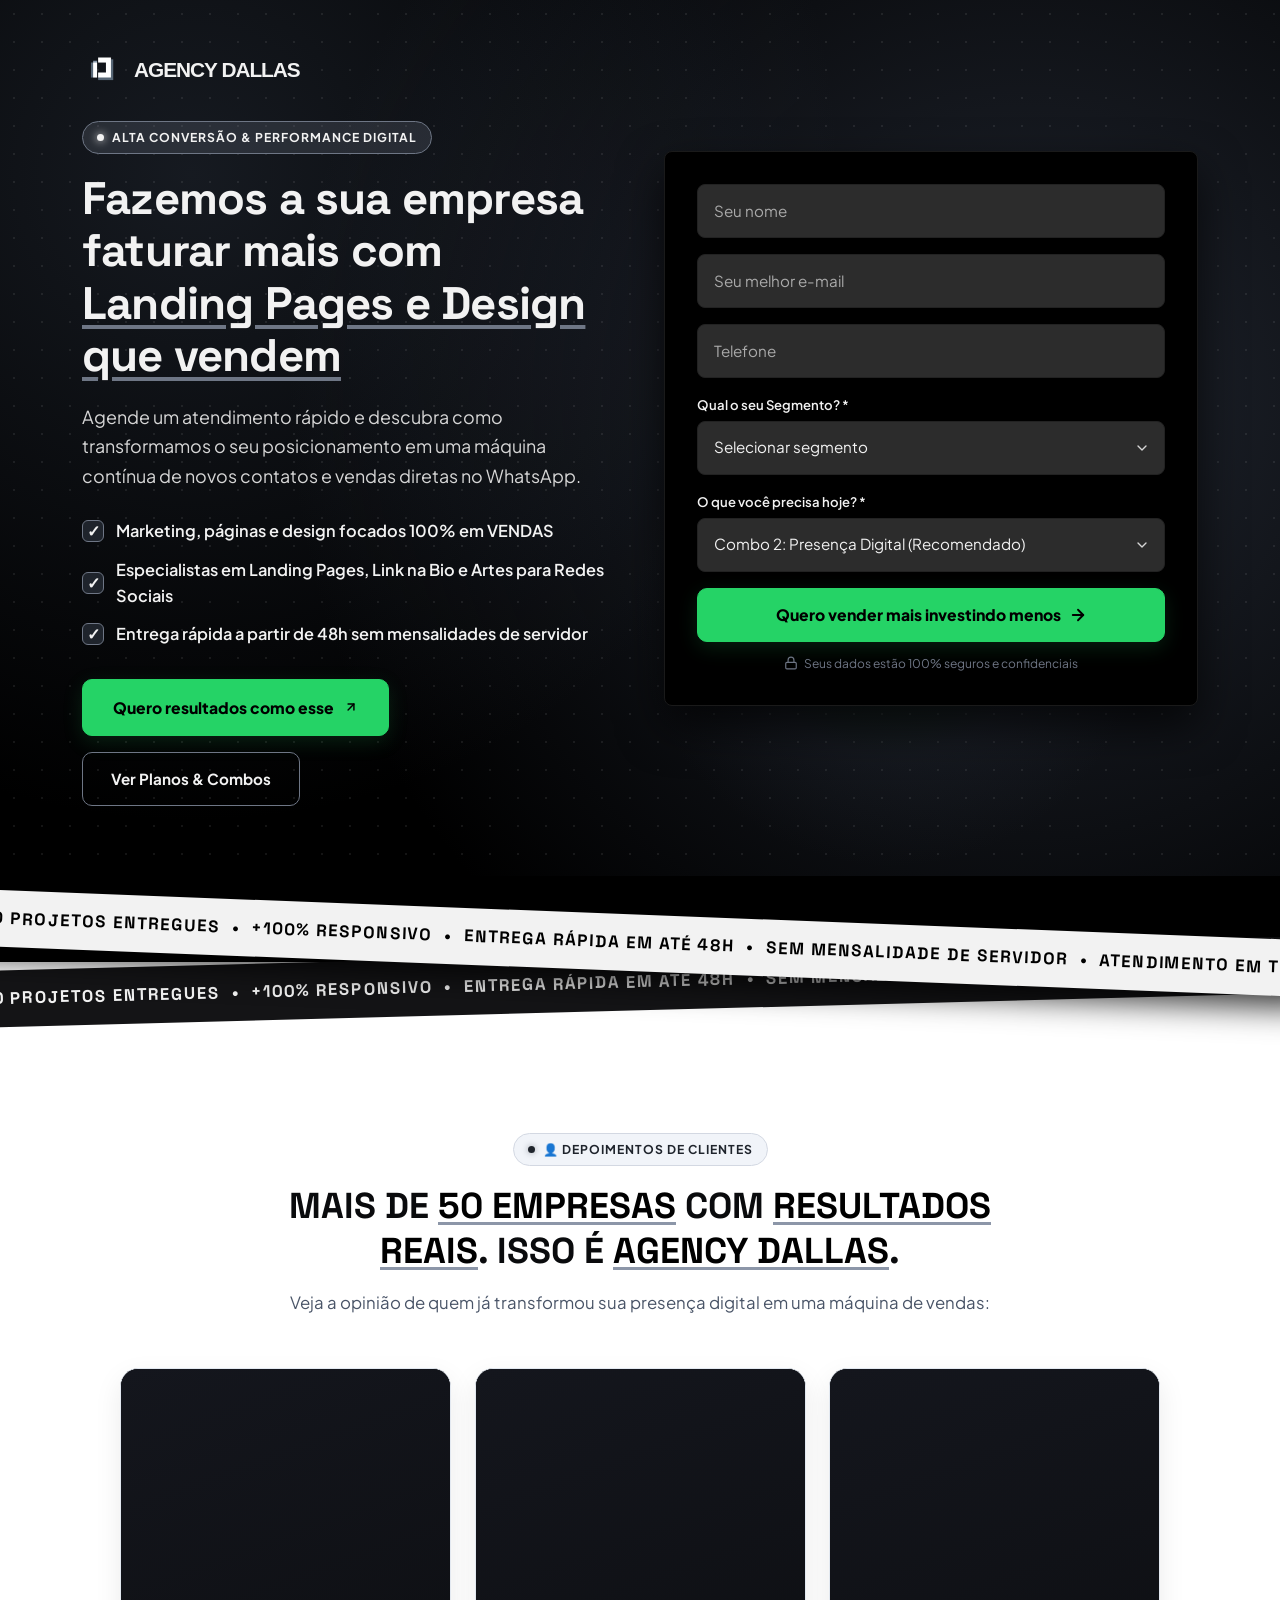
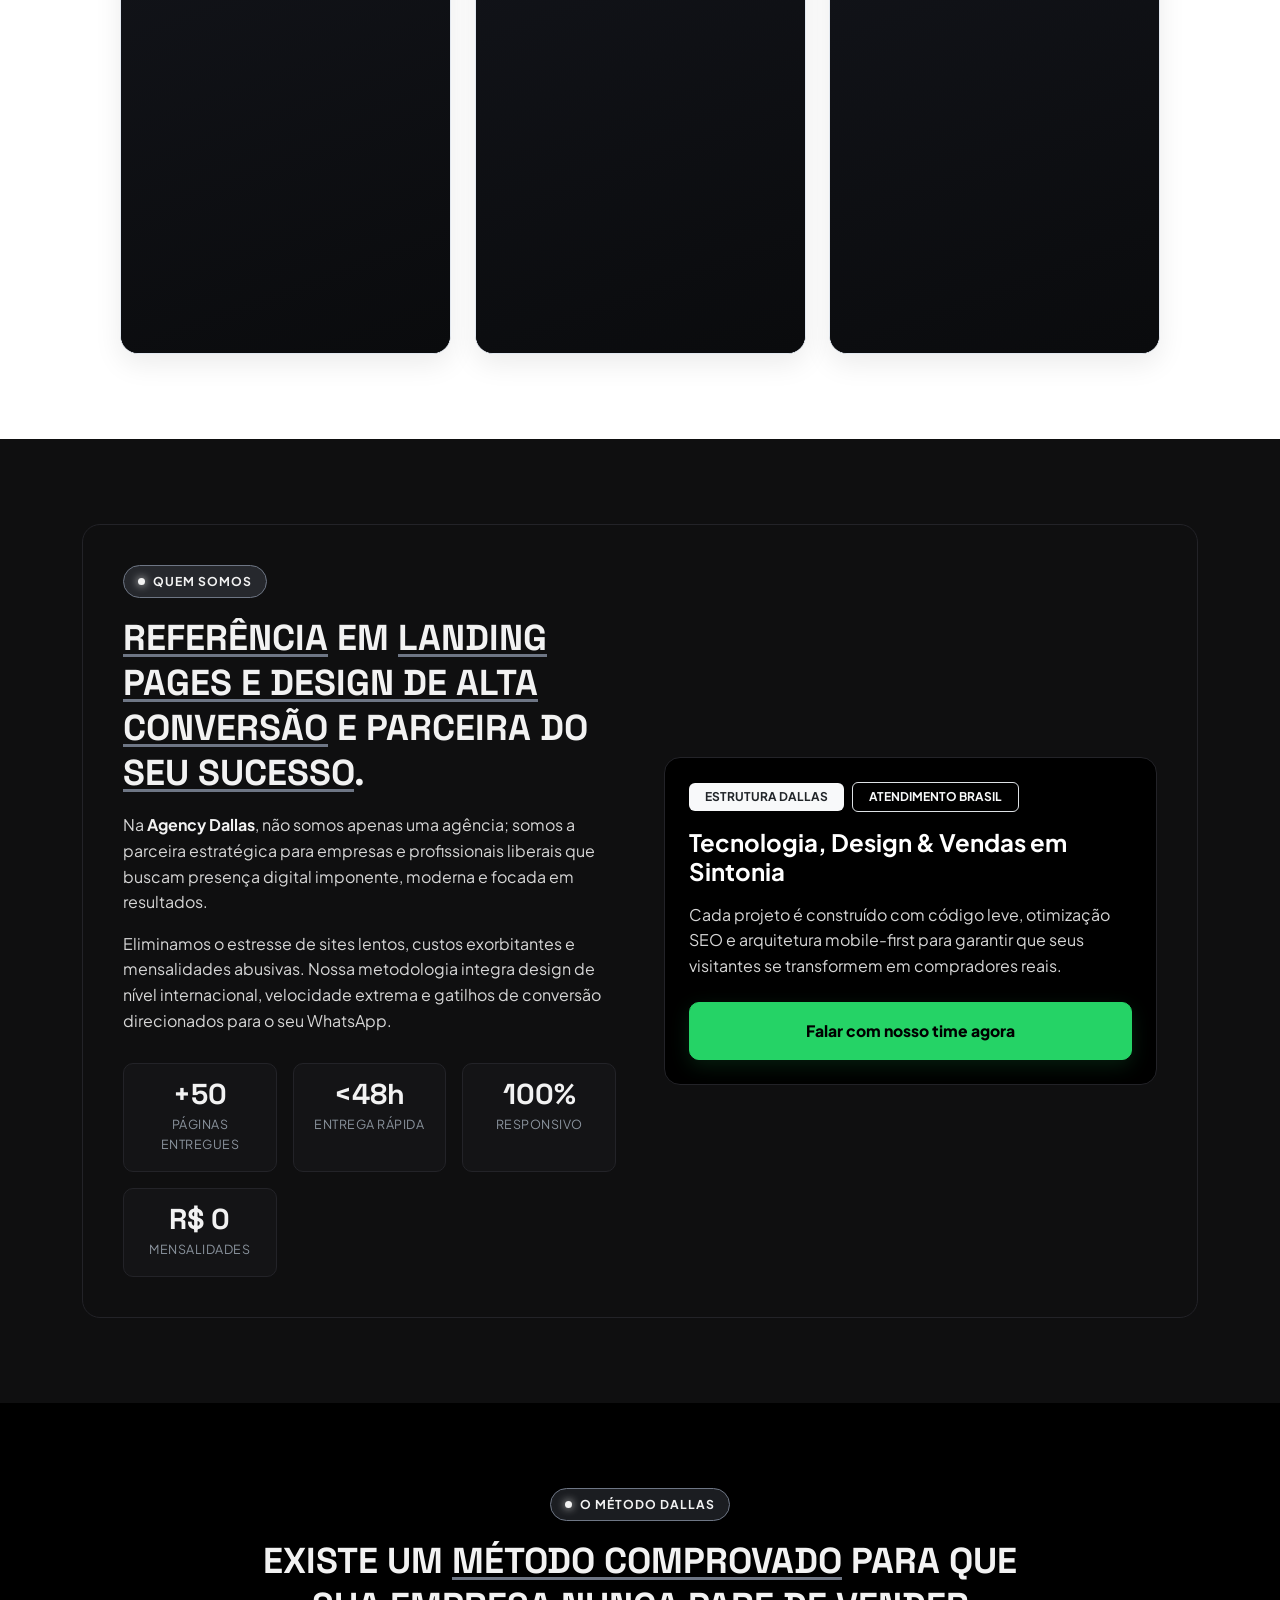
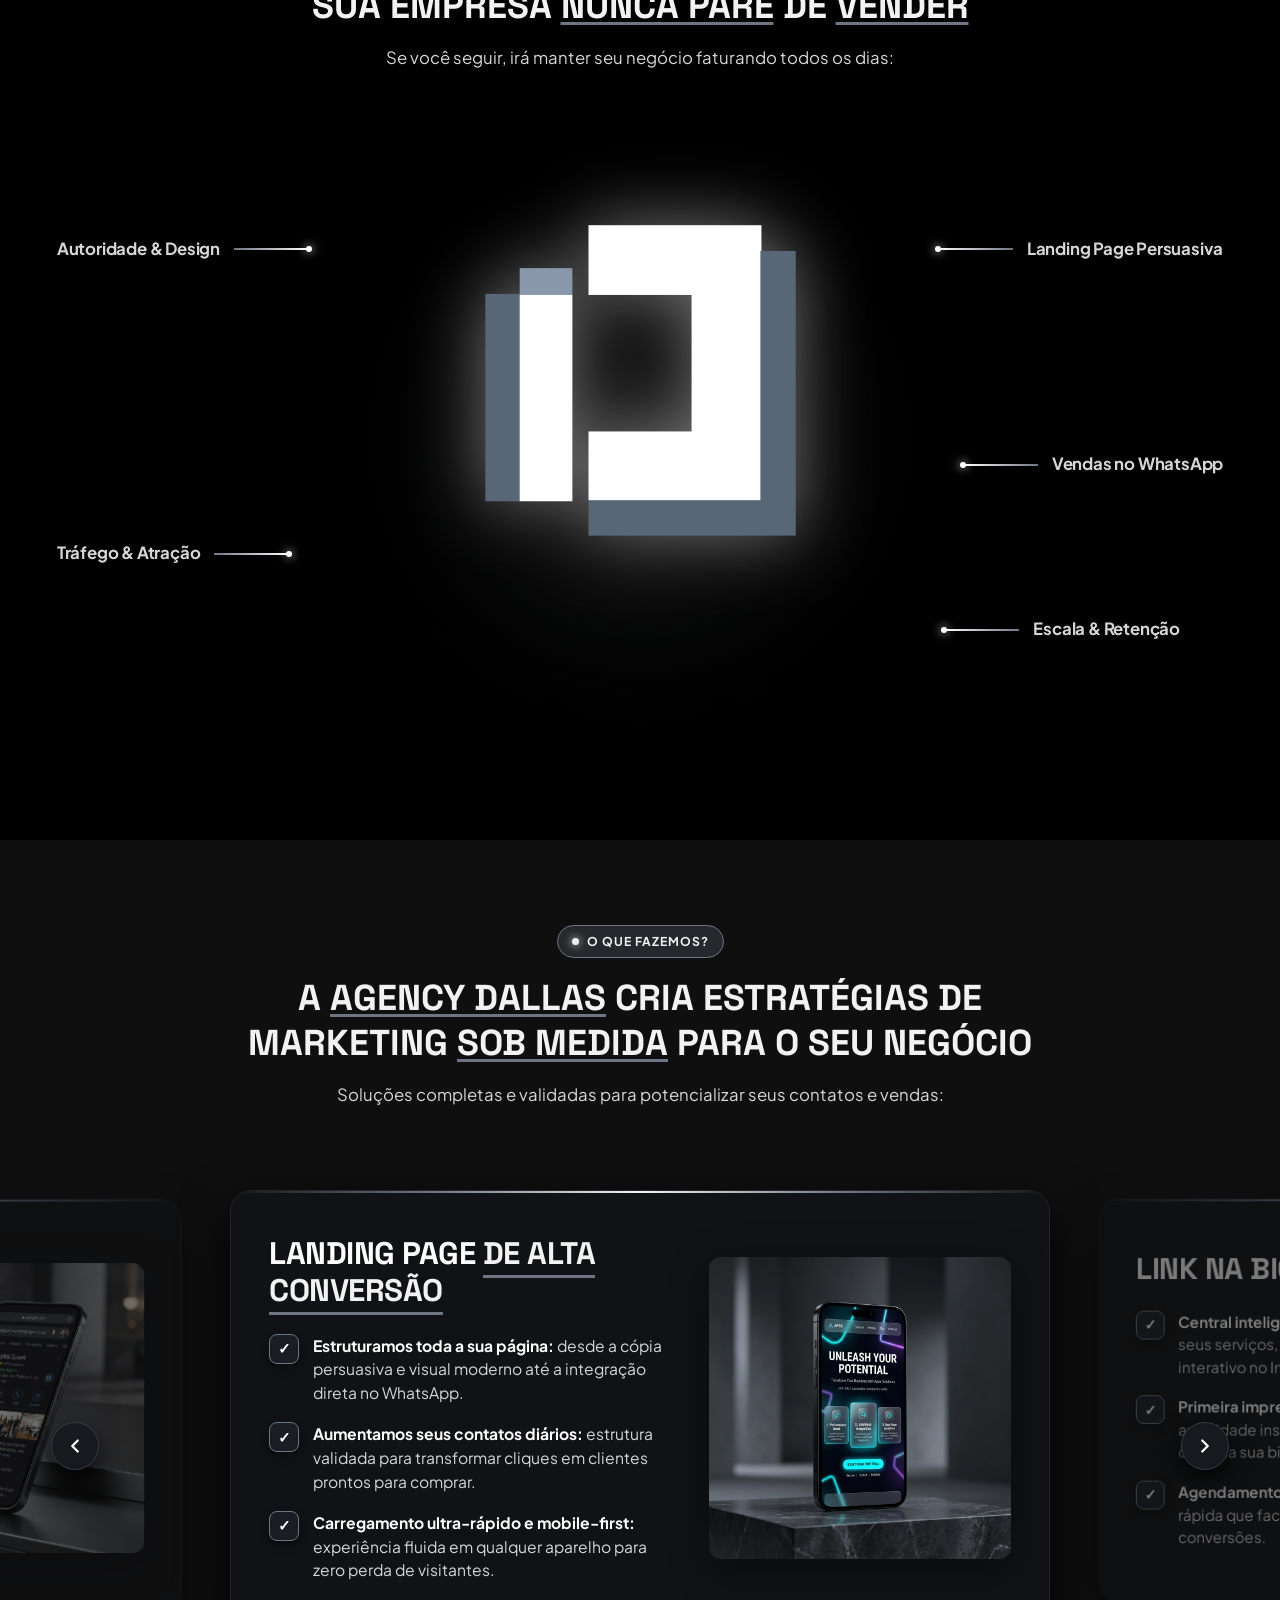
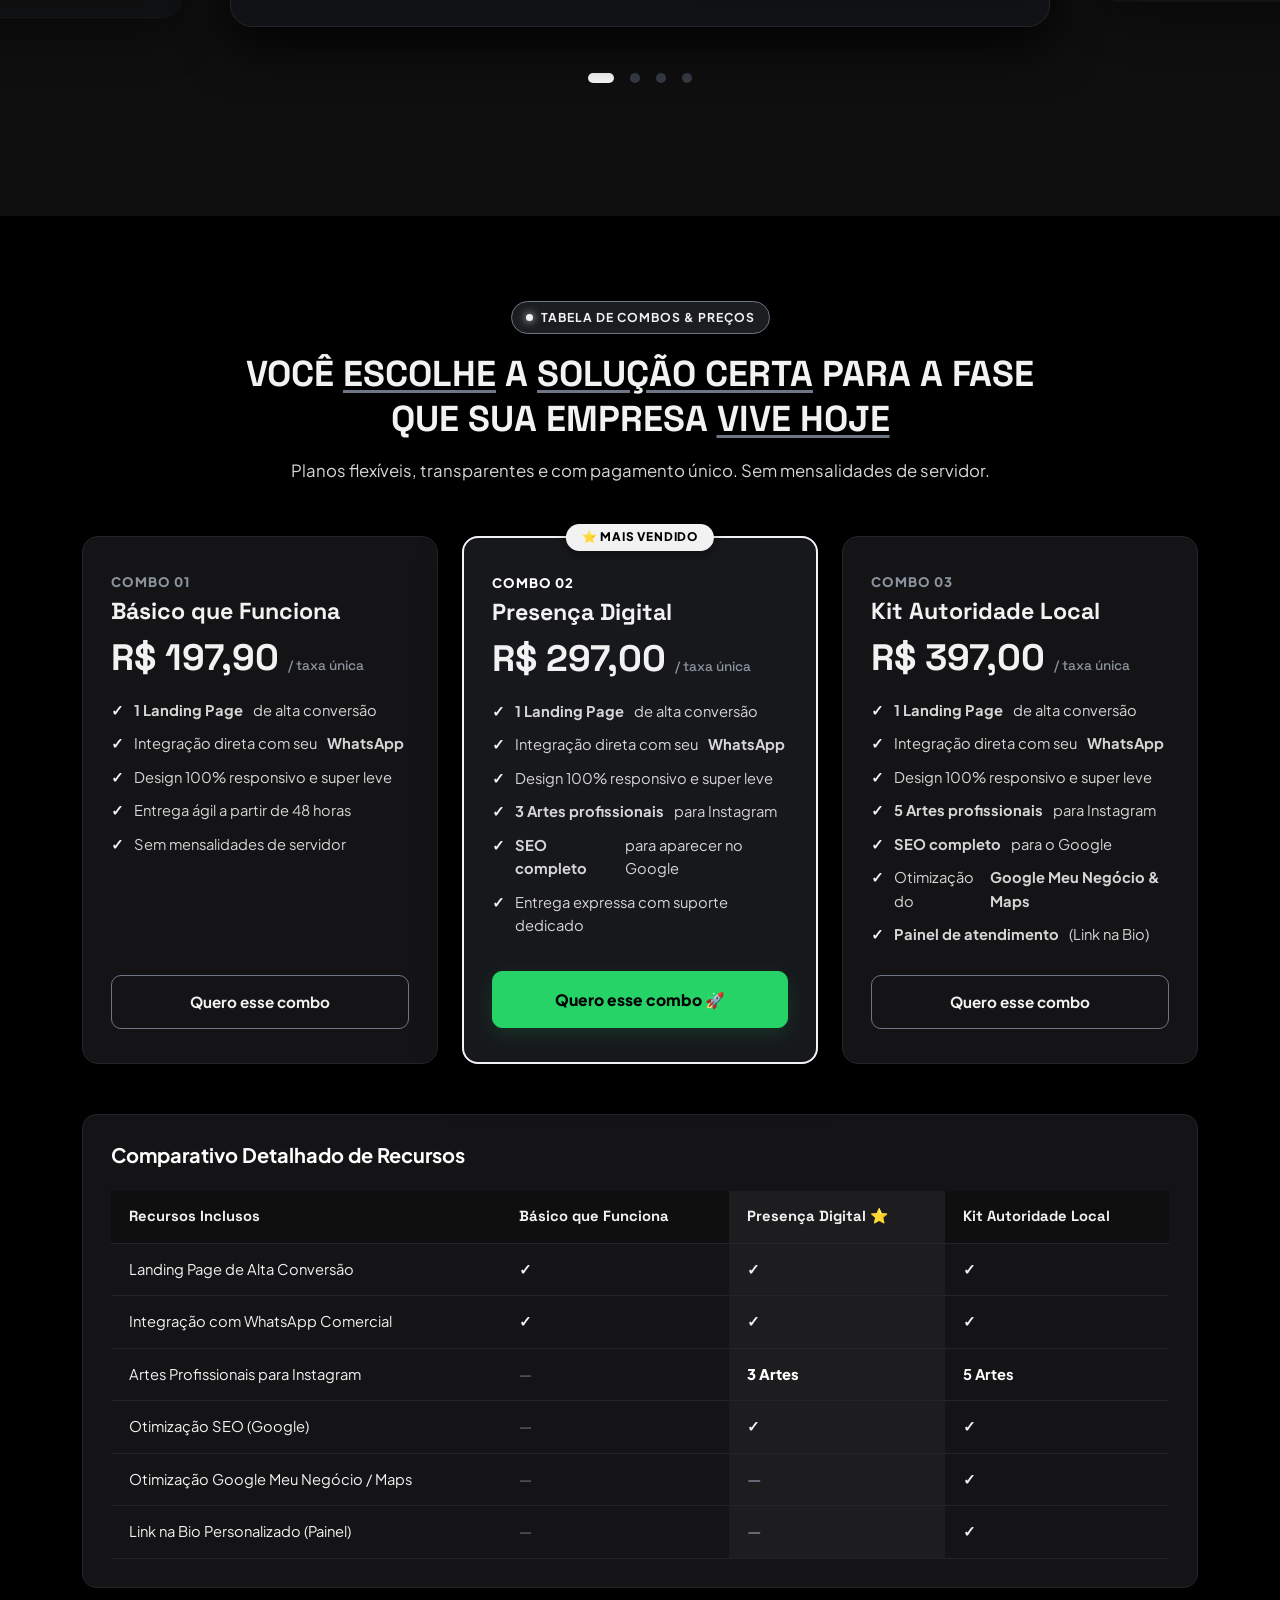
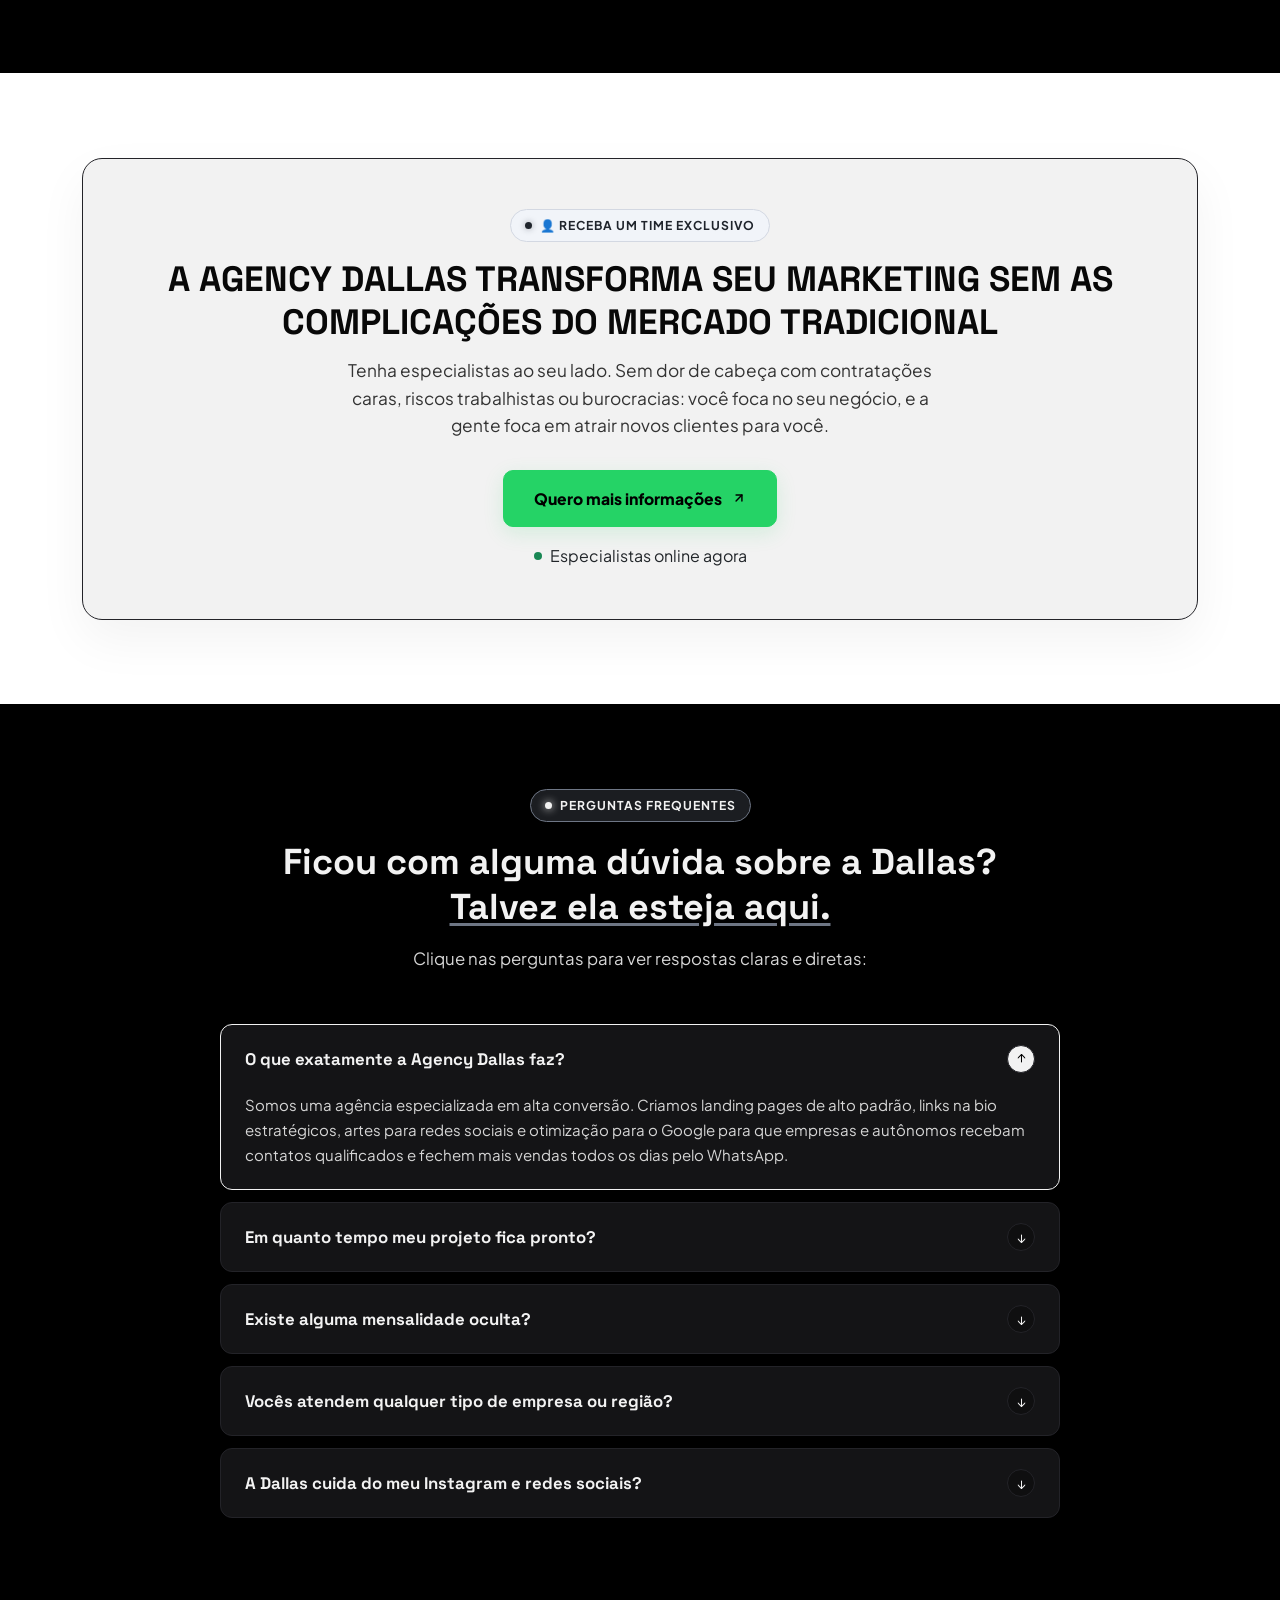
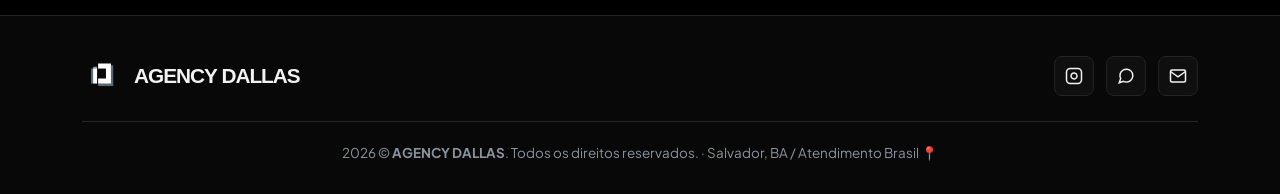
==== commit f1140daa: "feat: adicionar depoimentos em vídeos através do youtube." ====
--- a/lp.html
+++ b/lp.html
@@ -186,62 +186,20 @@
         </p>
       </div>
 
-      <div class="row g-4">
-        <!-- CARD 1 -->
-        <div class="col-md-4">
-          <div class="lp-testimonial-card">
-            <div>
-              <div class="lp-stars">★★★★★</div>
-              <p class="lp-testimonial-quote">
-                "Em menos de 48 horas minha landing page já estava no ar. No primeiro final de semana recebi 3 contatos qualificados de clientes diretos no WhatsApp. A agilidade e a qualidade do trabalho superaram todas as expectativas."
-              </p>
-            </div>
-            <div class="lp-testimonial-footer">
-              <div class="lp-author-avatar">RB</div>
-              <div>
-                <div class="lp-author-name">Dr. Rafael Baião</div>
-                <div class="lp-author-role">Advocacia & Direito</div>
-              </div>
-            </div>
-          </div>
-        </div>
-
-        <!-- CARD 2 -->
-        <div class="col-md-4">
-          <div class="lp-testimonial-card">
-            <div>
-              <div class="lp-stars">★★★★★</div>
-              <p class="lp-testimonial-quote">
-                "Passei anos dependendo exclusivamente de indicações. Com a página criada pela Dallas, os pacientes chegam muito mais seguros e prontos para agendar o atendimento. A minha imagem profissional mudou da água para o vinho."
-              </p>
-            </div>
-            <div class="lp-testimonial-footer">
-              <div class="lp-author-avatar">EF</div>
-              <div>
-                <div class="lp-author-name">Dra. Evelyn Fernanda</div>
-                <div class="lp-author-role">Psicologia Clínica</div>
-              </div>
-            </div>
-          </div>
-        </div>
-
-        <!-- CARD 3 -->
-        <div class="col-md-4">
-          <div class="lp-testimonial-card">
-            <div>
-              <div class="lp-stars">★★★★★</div>
-              <p class="lp-testimonial-quote">
-                "Contratei o Combo 2 com o pacote de artes para redes sociais. O resultado visual do site junto com os posts deu uma presença gigante e extremamente profissional para nossa marca. Recomendo de olhos fechados."
-              </p>
-            </div>
-            <div class="lp-testimonial-footer">
-              <div class="lp-author-avatar">MA</div>
-              <div>
-                <div class="lp-author-name">Matheus Andrade</div>
-                <div class="lp-author-role">Alimentação & Gastronomia</div>
-              </div>
-            </div>
-          </div>
+      <div class="lp-shorts-grid" id="lp-shorts-grid">
+        <!-- SHORT 1 -->
+        <div class="lp-short-card" data-video-index="0">
+          <div class="lp-short-frame"></div>
+        </div>
+
+        <!-- SHORT 2 -->
+        <div class="lp-short-card" data-video-index="1">
+          <div class="lp-short-frame"></div>
+        </div>
+
+        <!-- SHORT 3 -->
+        <div class="lp-short-card" data-video-index="2">
+          <div class="lp-short-frame"></div>
         </div>
       </div>
     </div>
--- a/css/style.css
+++ b/css/style.css
@@ -551,74 +551,55 @@
   color: #4A5568;
 }
 
-/* TESTIMONIAL CARDS */
-#depoimentos .lp-testimonial-card {
-  background-color: #F8FAFC;
+/* TESTIMONIAL VIDEO SHORTS (YOUTUBE) */
+.lp-shorts-grid {
+  display: grid;
+  grid-template-columns: repeat(3, minmax(0, 1fr));
+  gap: 24px;
+  max-width: 1040px;
+  margin: 0 auto;
+}
+
+.lp-short-card {
+  border-radius: 18px;
+  overflow: hidden;
+  background-color: #0A0B0D;
   border: 1px solid #E2E8F0;
-  border-radius: 14px;
-  padding: 28px;
+  box-shadow: 0 10px 28px rgba(0, 0, 0, 0.08);
+  transition: var(--transition-smooth);
+}
+
+.lp-short-card:hover {
+  transform: translateY(-4px);
+  box-shadow: 0 18px 36px rgba(0, 0, 0, 0.14);
+}
+
+.lp-short-frame {
+  position: relative;
+  width: 100%;
+  aspect-ratio: 9 / 16;
+  background: linear-gradient(160deg, #14161D 0%, #0A0B0D 100%);
+  overflow: hidden;
+}
+
+.lp-short-frame iframe {
+  position: absolute;
+  inset: 0;
+  width: 100%;
   height: 100%;
-  display: flex;
-  flex-direction: column;
-  justify-content: space-between;
-  box-shadow: 0 6px 20px rgba(0, 0, 0, 0.05);
-  transition: var(--transition-smooth);
-}
-
-#depoimentos .lp-testimonial-card:hover {
-  border-color: #CBD5E1;
-  transform: translateY(-4px);
-  box-shadow: 0 14px 32px rgba(0, 0, 0, 0.1);
-}
-
-#depoimentos .lp-stars {
-  color: #F59E0B;
-  letter-spacing: 3px;
-  font-size: 1.1rem;
-  margin-bottom: 14px;
-}
-
-#depoimentos .lp-testimonial-quote {
-  font-size: 0.96rem;
-  color: #334155;
-  line-height: 1.65;
-  margin-bottom: 24px;
-  font-style: italic;
-}
-
-#depoimentos .lp-testimonial-footer {
-  display: flex;
-  align-items: center;
-  gap: 14px;
-  padding-top: 16px;
-  border-top: 1px solid #E2E8F0;
-}
-
-#depoimentos .lp-author-avatar {
-  width: 44px;
-  height: 44px;
-  border-radius: 50%;
-  background-color: #14161D;
-  border: 1px solid #2B303D;
-  color: #FFFFFF;
-  display: flex;
-  align-items: center;
-  justify-content: center;
-  font-weight: 800;
-  font-size: 0.95rem;
-}
-
-#depoimentos .lp-author-name {
-  font-weight: 700;
-  font-size: 0.95rem;
-  color: #0F172A;
-}
-
-#depoimentos .lp-author-role {
-  font-size: 0.78rem;
-  color: #64748B;
-  text-transform: uppercase;
-  letter-spacing: 0.5px;
+  border: 0;
+  display: block;
+}
+
+/* MOBILE: UM VÍDEO EMBAIXO DO OUTRO */
+@media (max-width: 767px) {
+  .lp-shorts-grid {
+    display: flex;
+    flex-direction: column;
+    gap: 20px;
+    max-width: 420px;
+    margin: 0 auto;
+  }
 }
 
 /* ABOUT / WHO WE ARE SECTION */
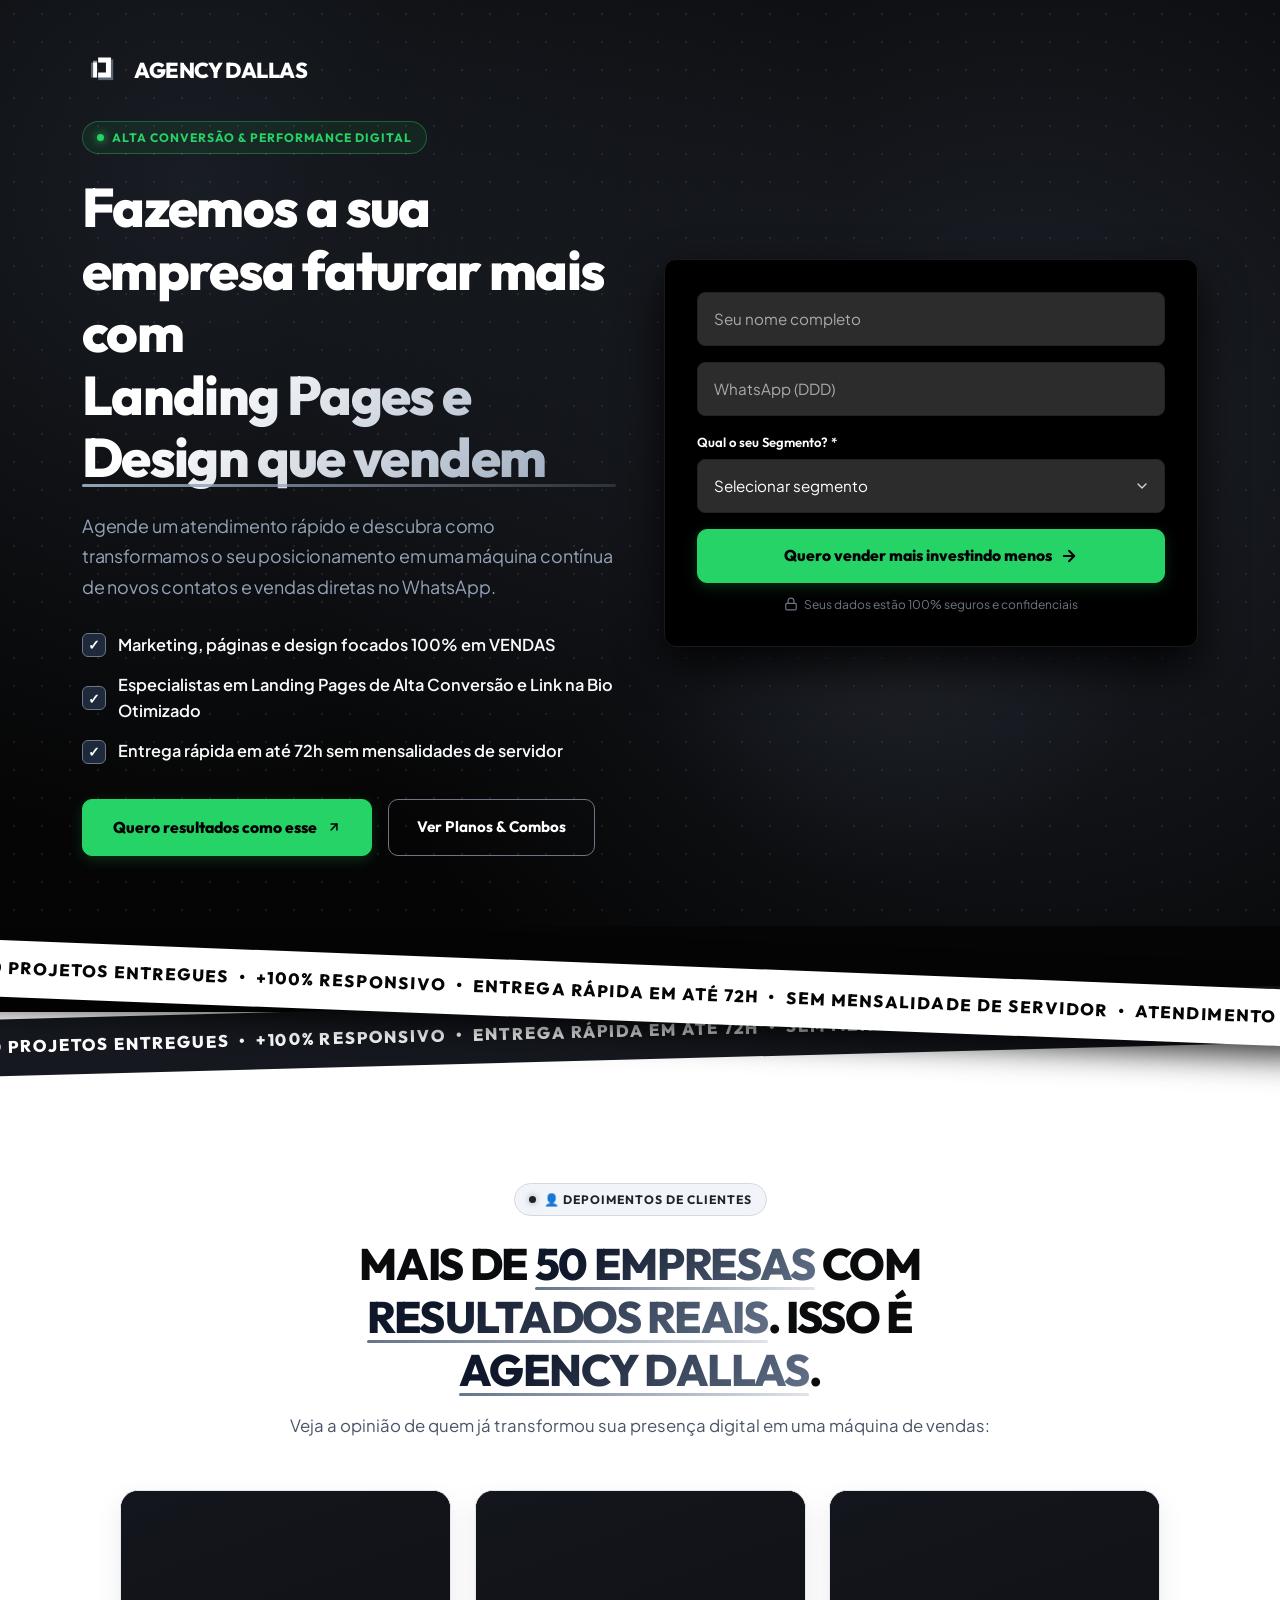
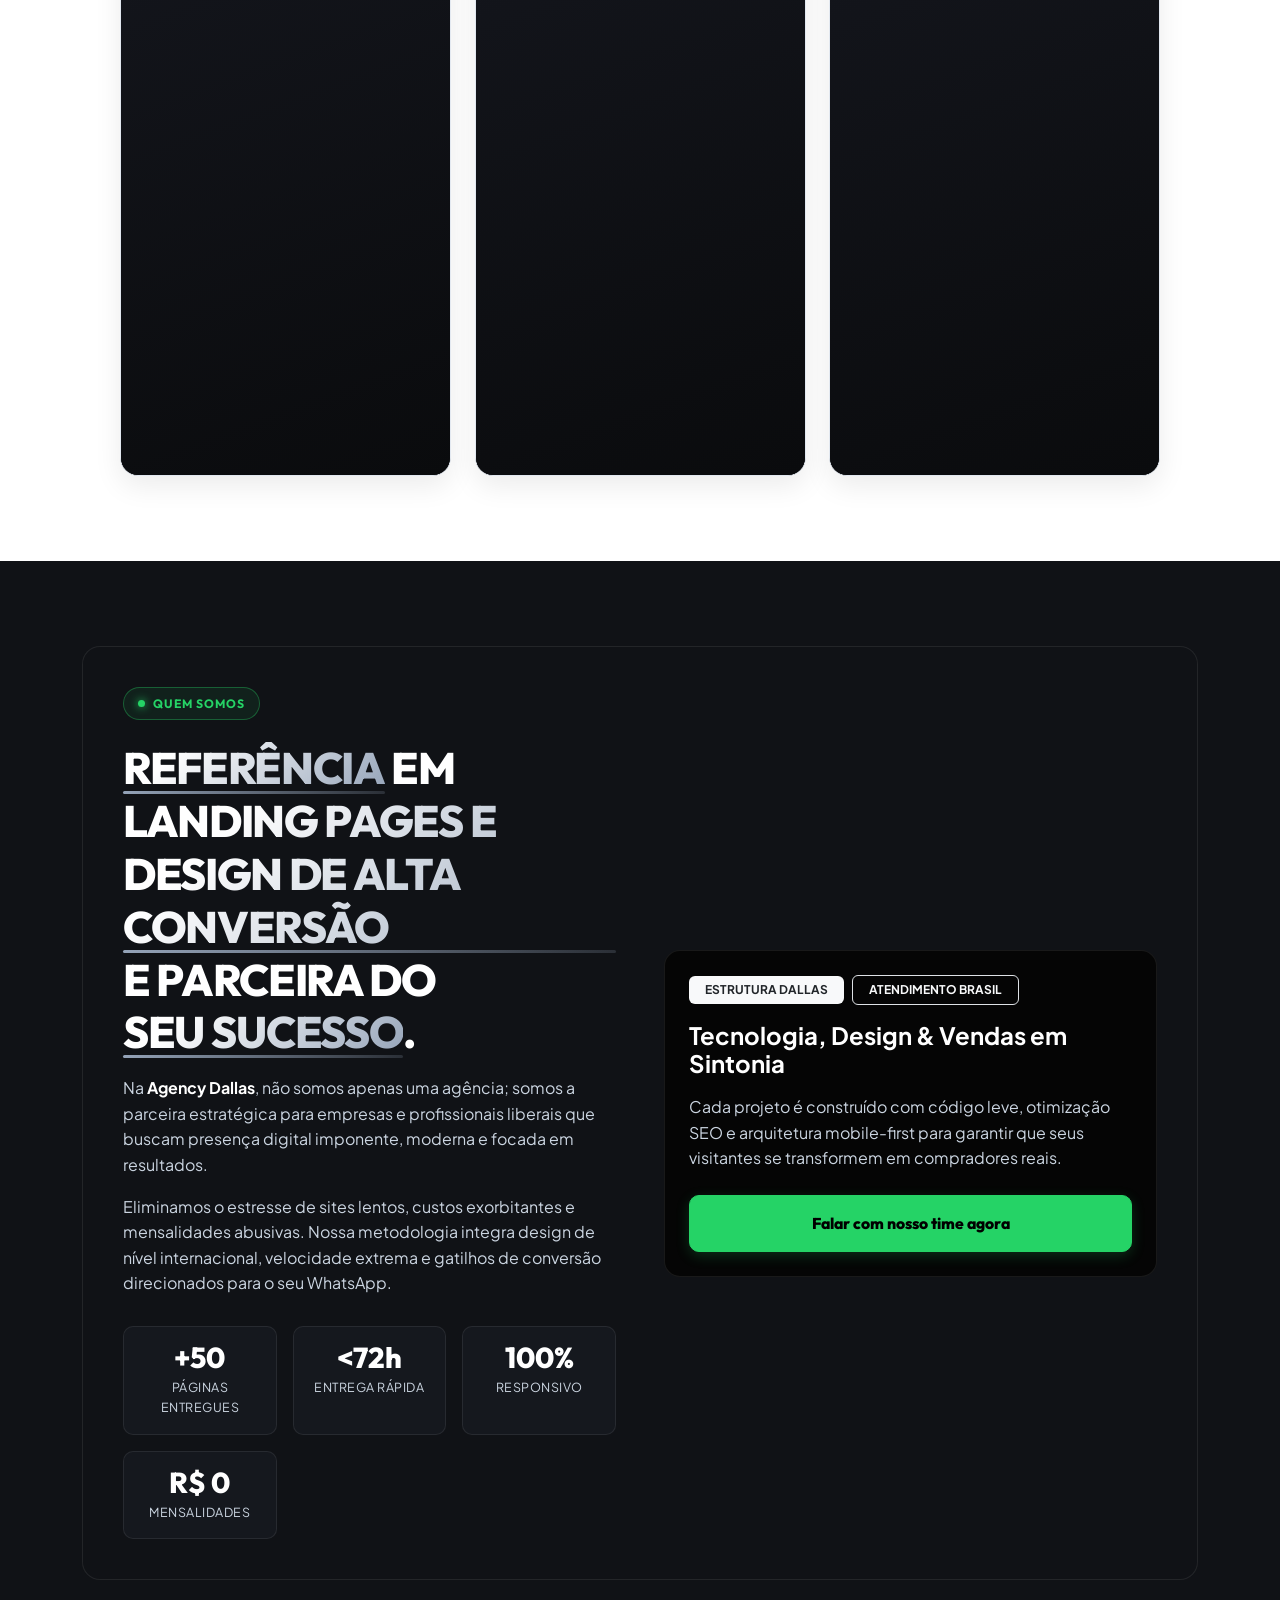
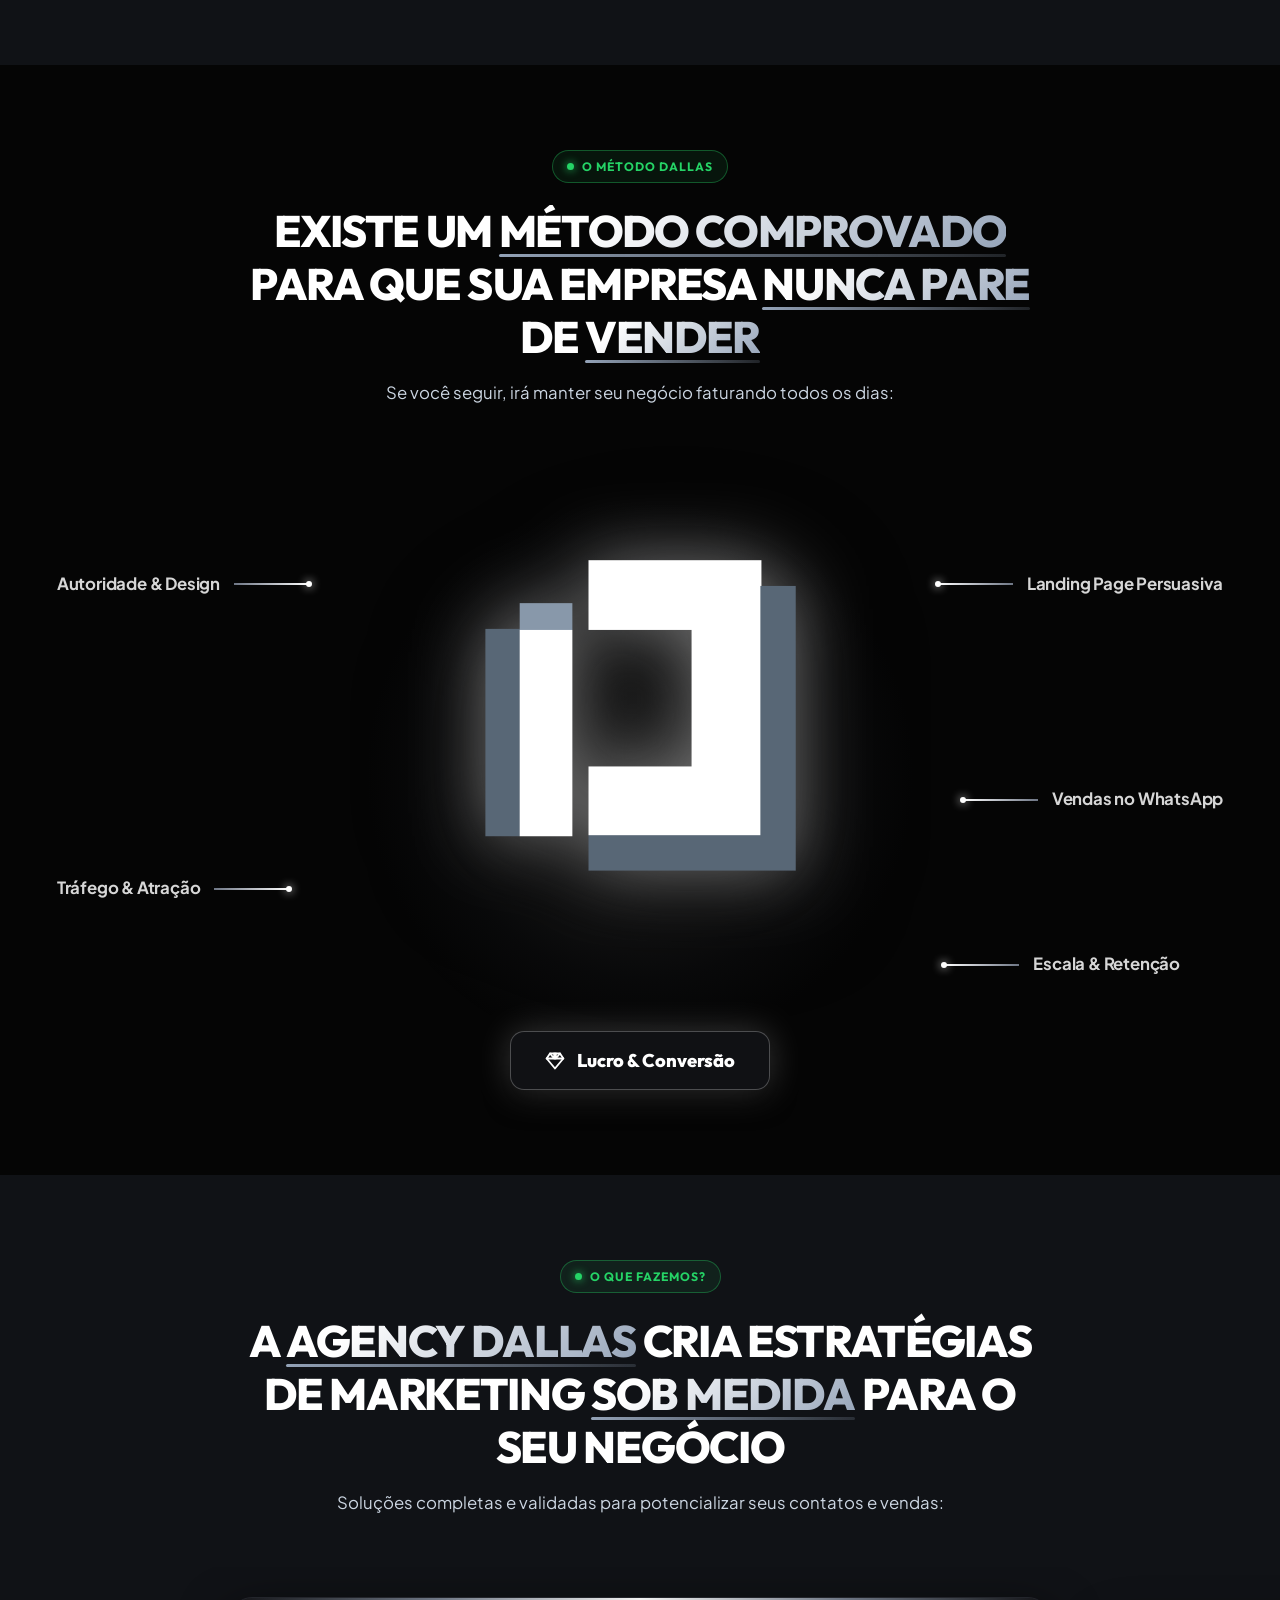
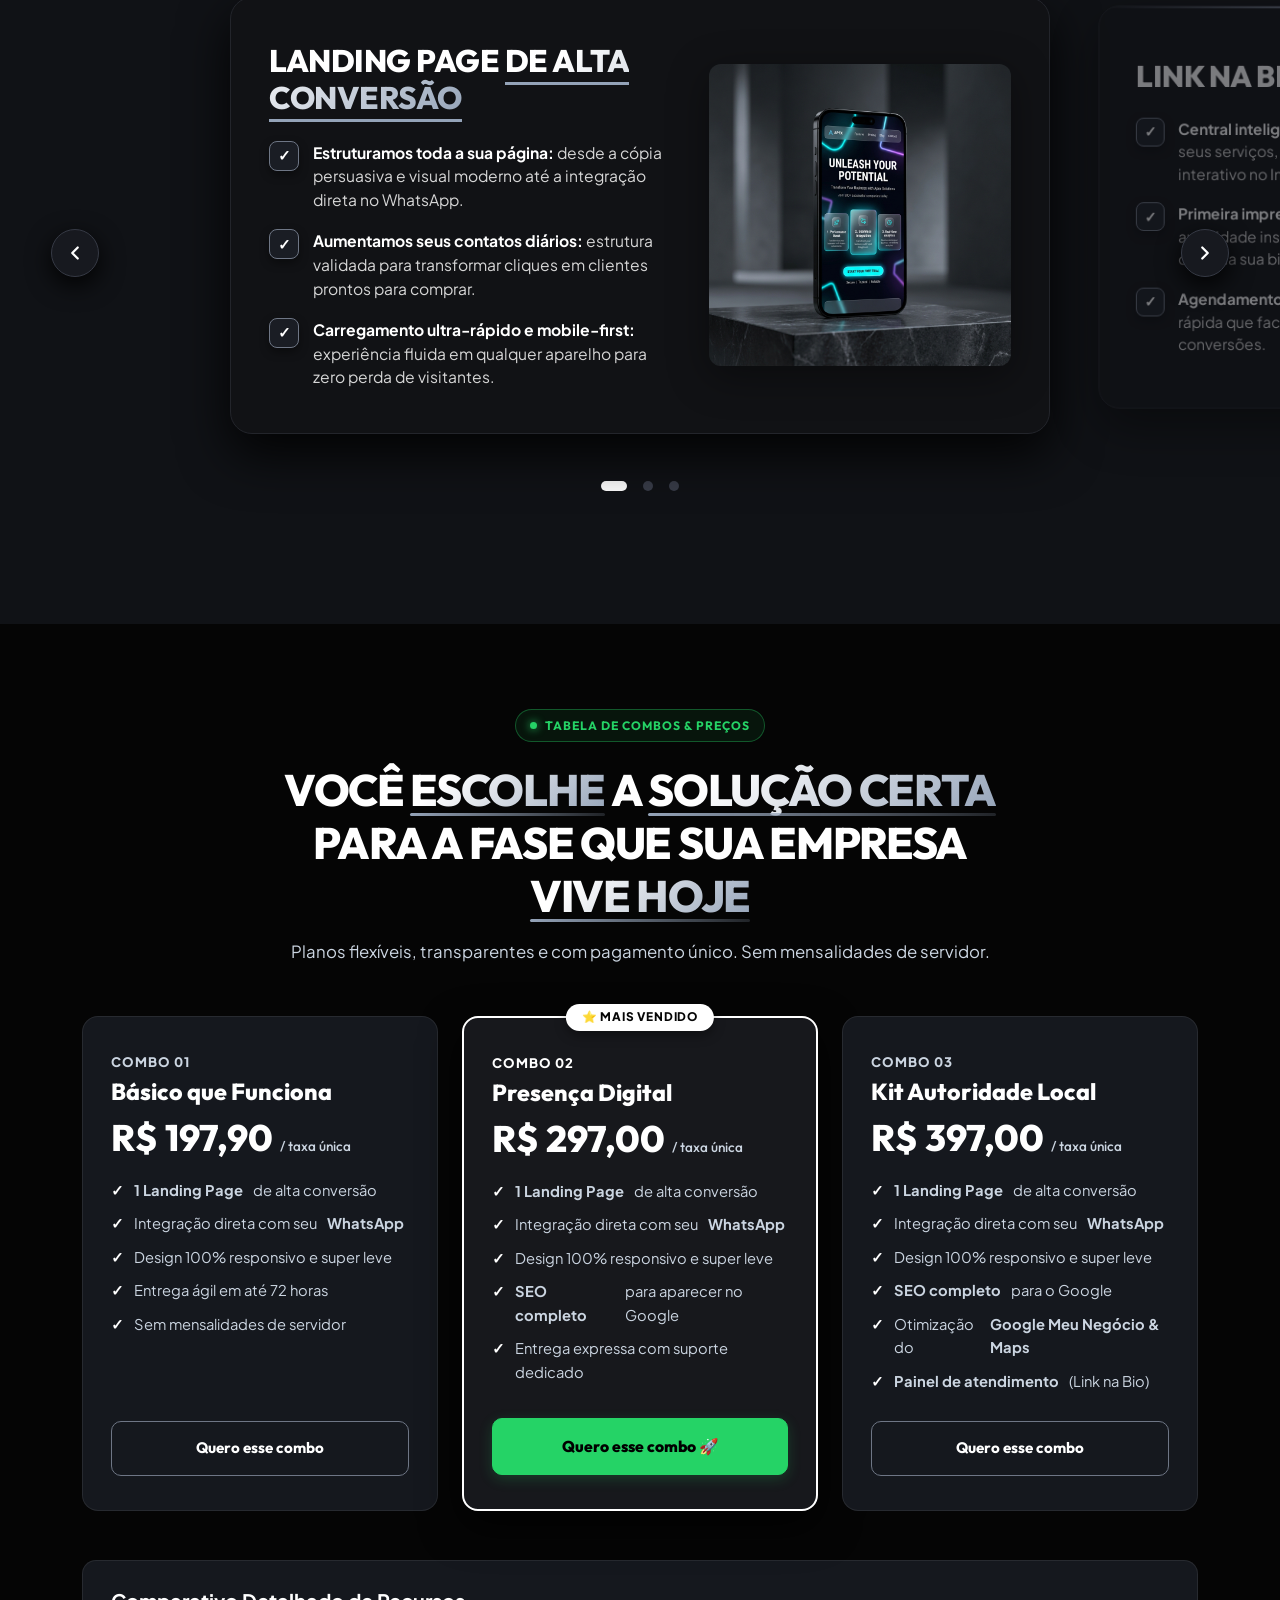
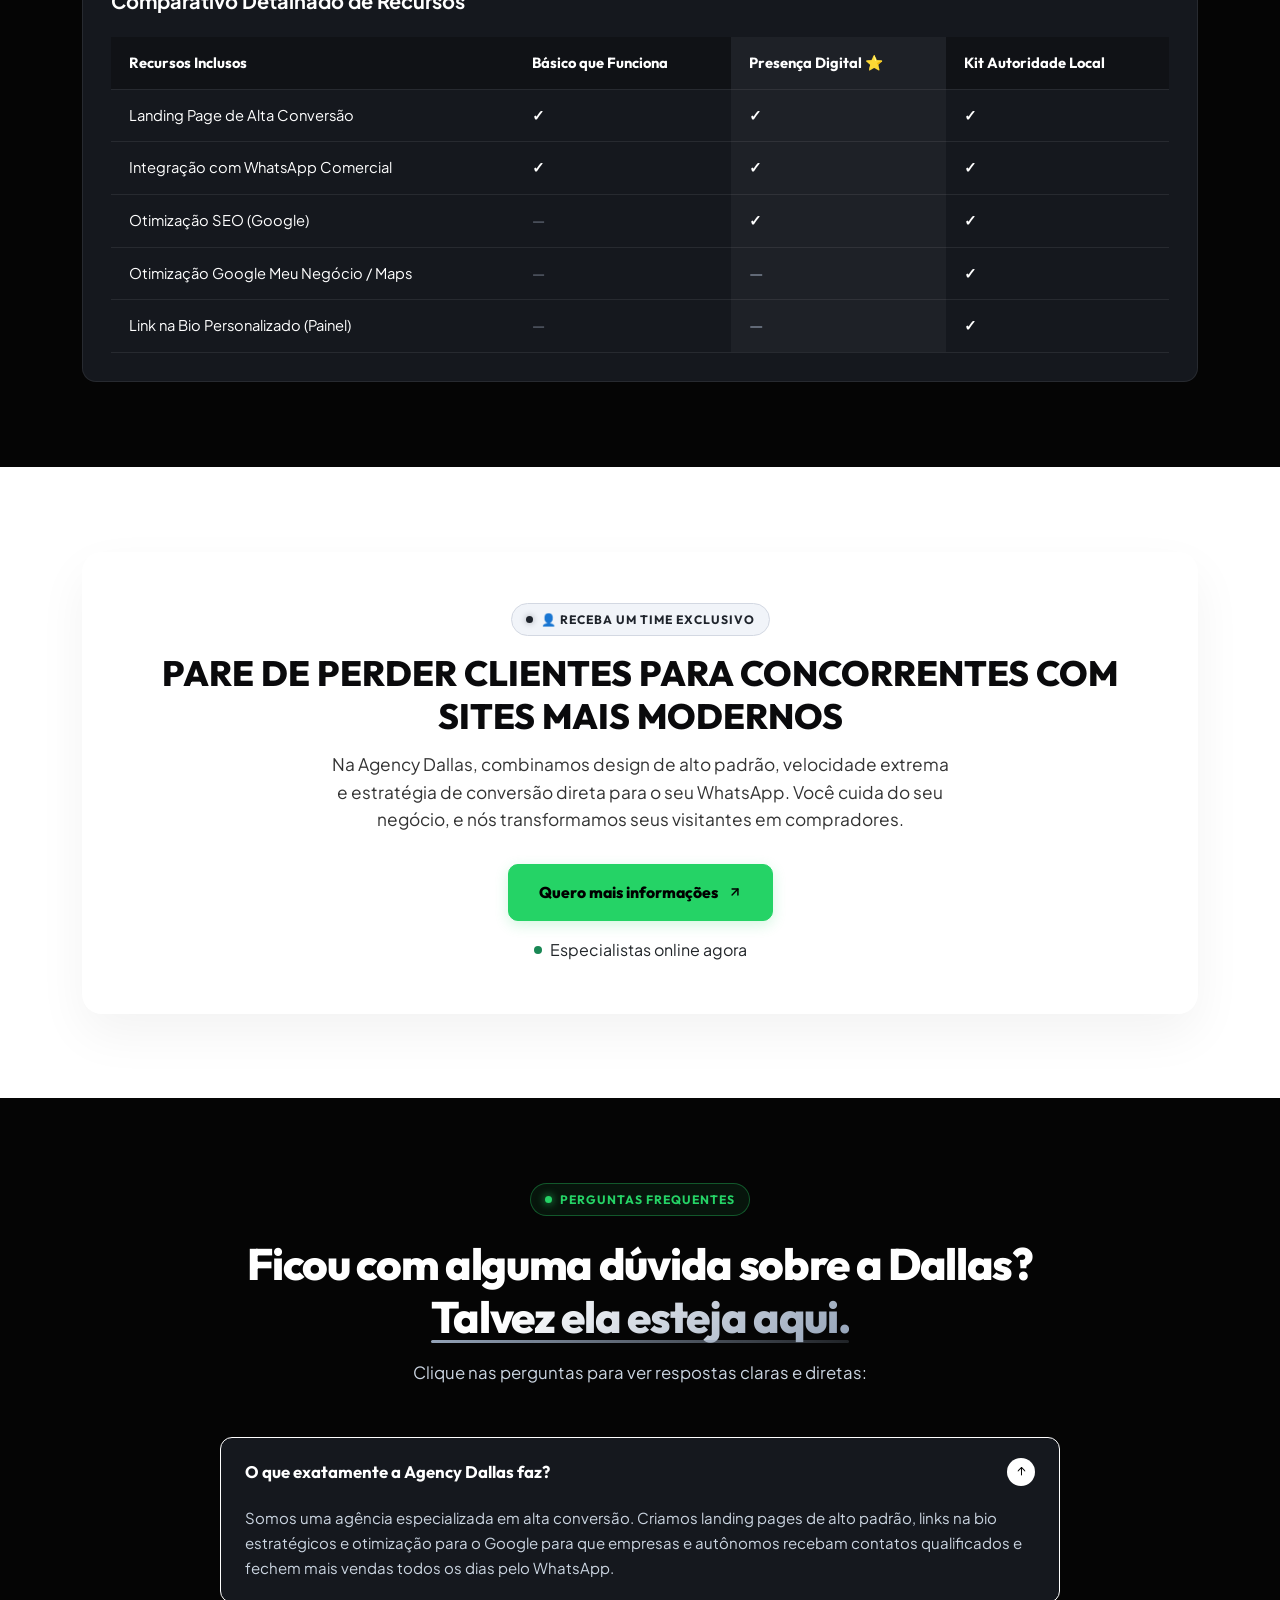
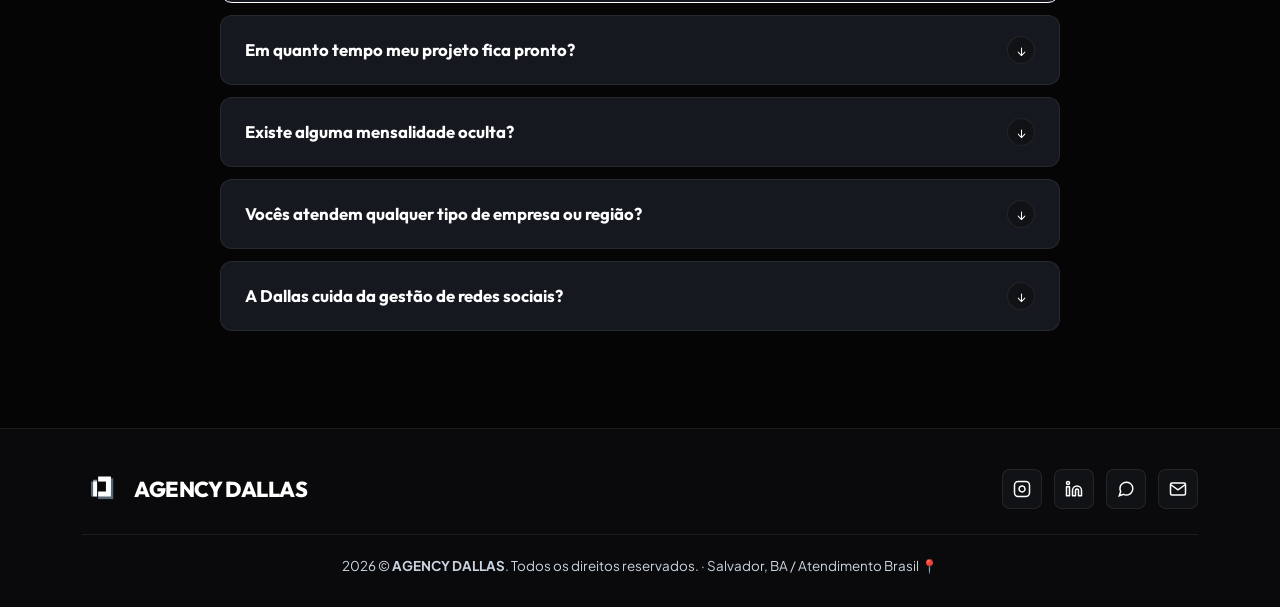
==== commit 94efac71: "fix: ajustes para melhoria da pag conversão, converter mais." ====
--- a/lp.html
+++ b/lp.html
@@ -6,13 +6,18 @@
   <meta name="viewport" content="width=device-width, initial-scale=1.0">
   <title>Agency Dallas • Landing Pages, Link na Bio e Design que Vendem</title>
   <meta name="description"
-    content="Aumente as vendas da sua empresa com landing pages de alta conversão, link na bio profissional e design para redes sociais. Entrega a partir de 48h sem mensalidade.">
+    content="Aumente as vendas da sua empresa com landing pages de alta conversão e link na bio profissional. Entrega em até 72h sem mensalidade.">
   <meta property="og:title" content="Agency Dallas • Páginas e Design de Alta Conversão">
   <meta property="og:description"
     content="Transforme seu posicionamento digital em uma máquina de novos clientes e vendas no WhatsApp.">
   <meta property="og:type" content="website">
   <meta property="og:locale" content="pt_BR">
   <link rel="icon" type="image/png" href="https://agencydallas.netlify.app/logo.png">
+
+  <!-- Google Fonts: Outfit & Plus Jakarta Sans -->
+  <link rel="preconnect" href="https://fonts.googleapis.com">
+  <link rel="preconnect" href="https://fonts.gstatic.com" crossorigin>
+  <link href="https://fonts.googleapis.com/css2?family=Outfit:wght@400;500;600;700;800;900&family=Plus+Jakarta+Sans:wght@300;400;500;600;700;800;900&display=swap" rel="stylesheet">
 
   <!-- Bootstrap 5 CSS -->
   <link rel="stylesheet" href="https://cdn.jsdelivr.net/npm/bootstrap@5.3.3/dist/css/bootstrap.min.css">
@@ -60,11 +65,11 @@
             </li>
             <li>
               <span class="lp-check-icon">✓</span>
-              <span>Especialistas em Landing Pages, Link na Bio e Artes para Redes Sociais</span>
+              <span>Especialistas em Landing Pages de Alta Conversão e Link na Bio Otimizado</span>
             </li>
             <li>
               <span class="lp-check-icon">✓</span>
-              <span>Entrega rápida a partir de 48h sem mensalidades de servidor</span>
+              <span>Entrega rápida em até 72h sem mensalidades de servidor</span>
             </li>
           </ul>
 
@@ -97,19 +102,16 @@
               <input type="hidden" name="debug_full_url" id="form-debug-url">
               <input type="hidden" name="creation_time" id="form-creation-time">
 
+              <input type="hidden" id="form-field-servico" name="servico" value="">
+
               <div class="lp-field-group">
                 <label for="form-field-nome" class="lp-label lp-label-hidden">Seu Nome *</label>
-                <input type="text" id="form-field-nome" class="lp-input" placeholder="Seu nome" required>
-              </div>
-
-              <div class="lp-field-group">
-                <label for="form-field-email" class="lp-label lp-label-hidden">Seu Melhor E-mail *</label>
-                <input type="email" id="form-field-email" class="lp-input" placeholder="Seu melhor e-mail" required>
+                <input type="text" id="form-field-nome" class="lp-input" placeholder="Seu nome completo" required>
               </div>
 
               <div class="lp-field-group">
                 <label for="form-field-telefone" class="lp-label lp-label-hidden">WhatsApp com DDD *</label>
-                <input type="tel" id="form-field-telefone" class="lp-input" placeholder="Telefone" maxlength="15" required>
+                <input type="tel" id="form-field-telefone" class="lp-input" placeholder="WhatsApp (DDD)" maxlength="15" required>
               </div>
 
               <div class="lp-field-group">
@@ -127,18 +129,6 @@
                 </select>
               </div>
 
-              <div class="lp-field-group">
-                <label for="form-field-servico" class="lp-label">O que você precisa hoje? *</label>
-                <select id="form-field-servico" class="lp-select" required>
-                  <option value="Combo 2: Presença Digital (Recomendado)">Combo 2: Presença Digital (Recomendado)</option>
-                  <option value="Combo 1: Básico que Funciona (LP Única)">Combo 1: Básico que Funciona (LP Única)</option>
-                  <option value="Combo 3: Kit Autoridade Local Completo">Combo 3: Kit Autoridade Local Completo</option>
-                  <option value="Apenas Landing Page de Alta Conversão">Apenas Landing Page de Alta Conversão</option>
-                  <option value="Link na Bio / Painel de Atendimento">Link na Bio / Painel de Atendimento</option>
-                  <option value="Pacote de Artes para Instagram">Pacote de Artes para Instagram</option>
-                </select>
-              </div>
-
               <button type="submit" class="lp-form-submit-btn mt-3">
                 <span>Quero vender mais investindo menos</span>
                 <svg width="18" height="18" viewBox="0 0 24 24" fill="none" stroke="currentColor" stroke-width="2.5" stroke-linecap="round" stroke-linejoin="round"><line x1="5" y1="12" x2="19" y2="12"></line><polyline points="12 5 19 12 12 19"></polyline></svg>
@@ -160,12 +150,12 @@
   <section class="lp-marquee-container">
     <div class="lp-marquee-track-1">
       <div class="marquee-content">
-        +50 PROJETOS ENTREGUES &nbsp;•&nbsp; +100% RESPONSIVO &nbsp;•&nbsp; ENTREGA RÁPIDA EM ATÉ 48H &nbsp;•&nbsp; SEM MENSALIDADE DE SERVIDOR &nbsp;•&nbsp; ATENDIMENTO EM TODO O BRASIL &nbsp;•&nbsp; DESIGN DE ALTO PADRÃO &nbsp;•&nbsp; +50 PROJETOS ENTREGUES &nbsp;•&nbsp; +100% RESPONSIVO &nbsp;•&nbsp; ENTREGA RÁPIDA EM ATÉ 48H &nbsp;•&nbsp; SEM MENSALIDADE DE SERVIDOR &nbsp;•&nbsp; ATENDIMENTO EM TODO O BRASIL &nbsp;•&nbsp;
+        +50 PROJETOS ENTREGUES &nbsp;•&nbsp; +100% RESPONSIVO &nbsp;•&nbsp; ENTREGA RÁPIDA EM ATÉ 72H &nbsp;•&nbsp; SEM MENSALIDADE DE SERVIDOR &nbsp;•&nbsp; ATENDIMENTO EM TODO O BRASIL &nbsp;•&nbsp; DESIGN DE ALTO PADRÃO &nbsp;•&nbsp; +50 PROJETOS ENTREGUES &nbsp;•&nbsp; +100% RESPONSIVO &nbsp;•&nbsp; ENTREGA RÁPIDA EM ATÉ 72H &nbsp;•&nbsp; SEM MENSALIDADE DE SERVIDOR &nbsp;•&nbsp; ATENDIMENTO EM TODO O BRASIL &nbsp;•&nbsp;
       </div>
     </div>
     <div class="lp-marquee-track-2">
       <div class="marquee-content">
-        +50 PROJETOS ENTREGUES &nbsp;•&nbsp; +100% RESPONSIVO &nbsp;•&nbsp; ENTREGA RÁPIDA EM ATÉ 48H &nbsp;•&nbsp; SEM MENSALIDADE DE SERVIDOR &nbsp;•&nbsp; ATENDIMENTO EM TODO O BRASIL &nbsp;•&nbsp; DESIGN DE ALTO PADRÃO &nbsp;•&nbsp; +50 PROJETOS ENTREGUES &nbsp;•&nbsp; +100% RESPONSIVO &nbsp;•&nbsp; ENTREGA RÁPIDA EM ATÉ 48H &nbsp;•&nbsp; SEM MENSALIDADE DE SERVIDOR &nbsp;•&nbsp; ATENDIMENTO EM TODO O BRASIL &nbsp;•&nbsp;
+        +50 PROJETOS ENTREGUES &nbsp;•&nbsp; +100% RESPONSIVO &nbsp;•&nbsp; ENTREGA RÁPIDA EM ATÉ 72H &nbsp;•&nbsp; SEM MENSALIDADE DE SERVIDOR &nbsp;•&nbsp; ATENDIMENTO EM TODO O BRASIL &nbsp;•&nbsp; DESIGN DE ALTO PADRÃO &nbsp;•&nbsp; +50 PROJETOS ENTREGUES &nbsp;•&nbsp; +100% RESPONSIVO &nbsp;•&nbsp; ENTREGA RÁPIDA EM ATÉ 72H &nbsp;•&nbsp; SEM MENSALIDADE DE SERVIDOR &nbsp;•&nbsp; ATENDIMENTO EM TODO O BRASIL &nbsp;•&nbsp;
       </div>
     </div>
   </section>
@@ -231,7 +221,7 @@
                 <div class="lp-stat-label">Páginas Entregues</div>
               </div>
               <div class="lp-stat-box">
-                <div class="lp-stat-number">&lt;48h</div>
+                <div class="lp-stat-number">&lt;72h</div>
                 <div class="lp-stat-label">Entrega Rápida</div>
               </div>
               <div class="lp-stat-box">
@@ -436,39 +426,7 @@
             </div>
           </div>
 
-          <!-- SLIDE 3: ARTES PARA INSTAGRAM -->
-          <div class="swiper-slide">
-            <div class="lp-feature-card">
-              <div class="lp-feature-content">
-                <h3 class="lp-feature-title">ARTES & DESIGN <span class="highlight-tag">PARA INSTAGRAM</span></h3>
-                
-                <ul class="lp-feature-bullets">
-                  <li class="lp-feature-item">
-                    <div class="lp-feature-check">✓</div>
-                    <div class="lp-feature-text">
-                      <strong>Design de alto impacto visual:</strong> posts para feed, carrosséis e stories desenhados estrategicamente para valorizar sua marca.
-                    </div>
-                  </li>
-                  <li class="lp-feature-item">
-                    <div class="lp-feature-check">✓</div>
-                    <div class="lp-feature-text">
-                      <strong>Autoridade de marca imediata:</strong> sua empresa com padrão estético profissional que destaca seu negócio.
-                    </div>
-                  </li>
-                  <li class="lp-feature-item">
-                    <div class="lp-feature-check">✓</div>
-                    <div class="lp-feature-text">
-                      <strong>Artes Prontas para Uso:</strong> arquivos em alta resolução otimizados para publicação no seu perfil.
-                    </div>
-                  </li>
-                </ul>
-              </div>
-
-              <div class="lp-feature-visual">
-                <img src="assets/foto-artes.jpg" alt="Artes Instagram" class="lp-feature-img">
-              </div>
-            </div>
-          </div>
+
 
           <!-- SLIDE 4: SEO E GOOGLE MEU NEGÓCIO -->
           <div class="swiper-slide">
@@ -544,7 +502,7 @@
                 <li><strong>1 Landing Page</strong> de alta conversão</li>
                 <li>Integração direta com seu <strong>WhatsApp</strong></li>
                 <li>Design 100% responsivo e super leve</li>
-                <li>Entrega ágil a partir de 48 horas</li>
+                <li>Entrega ágil em até 72 horas</li>
                 <li>Sem mensalidades de servidor</li>
               </ul>
             </div>
@@ -568,7 +526,6 @@
                 <li><strong>1 Landing Page</strong> de alta conversão</li>
                 <li>Integração direta com seu <strong>WhatsApp</strong></li>
                 <li>Design 100% responsivo e super leve</li>
-                <li><strong>3 Artes profissionais</strong> para Instagram</li>
                 <li><strong>SEO completo</strong> para aparecer no Google</li>
                 <li>Entrega expressa com suporte dedicado</li>
               </ul>
@@ -592,7 +549,6 @@
                 <li><strong>1 Landing Page</strong> de alta conversão</li>
                 <li>Integração direta com seu <strong>WhatsApp</strong></li>
                 <li>Design 100% responsivo e super leve</li>
-                <li><strong>5 Artes profissionais</strong> para Instagram</li>
                 <li><strong>SEO completo</strong> para o Google</li>
                 <li>Otimização do <strong>Google Meu Negócio & Maps</strong></li>
                 <li><strong>Painel de atendimento</strong> (Link na Bio)</li>
@@ -631,12 +587,7 @@
               <td class="col-highlight"><span class="lp-check-mark">✓</span></td>
               <td><span class="lp-check-mark">✓</span></td>
             </tr>
-            <tr>
-              <td>Artes Profissionais para Instagram</td>
-              <td><span class="lp-cross-mark">—</span></td>
-              <td class="col-highlight"><strong class="text-white">3 Artes</strong></td>
-              <td><strong class="text-white">5 Artes</strong></td>
-            </tr>
+
             <tr>
               <td>Otimização SEO (Google)</td>
               <td><span class="lp-cross-mark">—</span></td>
@@ -671,10 +622,10 @@
           <span>👤 RECEBA UM TIME EXCLUSIVO</span>
         </div>
         <h2 class="lp-cta-title">
-          A AGENCY DALLAS TRANSFORMA SEU MARKETING SEM AS COMPLICAÇÕES DO MERCADO TRADICIONAL
+          PARE DE PERDER CLIENTES PARA CONCORRENTES COM SITES MAIS MODERNOS
         </h2>
         <p class="lp-cta-desc">
-          Tenha especialistas ao seu lado. Sem dor de cabeça com contratações caras, riscos trabalhistas ou burocracias: você foca no seu negócio, e a gente foca em atrair novos clientes para você.
+          Na Agency Dallas, combinamos design de alto padrão, velocidade extrema e estratégia de conversão direta para o seu WhatsApp. Você cuida do seu negócio, e nós transformamos seus visitantes em compradores.
         </p>
         <div class="d-flex flex-column align-items-center gap-3">
           <a href="#formulario-conversao" class="btn-dallas-primary">
@@ -716,7 +667,7 @@
             <div class="lp-faq-icon">↓</div>
           </div>
           <div class="lp-faq-body" style="display: block;">
-            Somos uma agência especializada em alta conversão. Criamos landing pages de alto padrão, links na bio estratégicos, artes para redes sociais e otimização para o Google para que empresas e autônomos recebam contatos qualificados e fechem mais vendas todos os dias pelo WhatsApp.
+            Somos uma agência especializada em alta conversão. Criamos landing pages de alto padrão, links na bio estratégicos e otimização para o Google para que empresas e autônomos recebam contatos qualificados e fechem mais vendas todos os dias pelo WhatsApp.
           </div>
         </div>
 
@@ -729,7 +680,7 @@
             <div class="lp-faq-icon">↓</div>
           </div>
           <div class="lp-faq-body">
-            Trabalhamos com agilidade recorde. Nossos projetos de landing page são entregues a partir de 48 horas após o envio das informações essenciais do seu negócio.
+            Trabalhamos com agilidade recorde. Nossos projetos de landing page são entregues em até 72 horas após o envio das informações essenciais do seu negócio.
           </div>
         </div>
 
@@ -763,12 +714,12 @@
         <div class="lp-faq-item">
           <div class="lp-faq-header">
             <div class="lp-faq-question">
-              <span>A Dallas cuida do meu Instagram e redes sociais?</span>
+              <span>A Dallas cuida da gestão de redes sociais?</span>
             </div>
             <div class="lp-faq-icon">↓</div>
           </div>
           <div class="lp-faq-body">
-            Entregamos artes profissionais para feed e stories através dos nossos Combos 2 e 3, focando em autoridade visual e posicionamento de marca. Não fazemos gestão contínua de redes sociais nem anúncios pagos.
+            Nosso foco principal é a criação de Landing Pages de alta conversão, Link na Bio e Otimização para o Google. Não realizamos gestão contínua de redes sociais nem anúncios pagos.
           </div>
         </div>
       </div>
@@ -788,10 +739,13 @@
           <a href="https://instagram.com/agencydallas" target="_blank" rel="noopener" class="lp-social-btn" aria-label="Instagram">
             <svg width="18" height="18" viewBox="0 0 24 24" fill="none" stroke="currentColor" stroke-width="2"><rect x="2" y="2" width="20" height="20" rx="5"></rect><path d="M16 11.37A4 4 0 1 1 12.63 8 4 4 0 0 1 16 11.37z"></path><line x1="17.5" y1="6.5" x2="17.51" y2="6.5"></line></svg>
           </a>
+          <a href="https://www.linkedin.com/company/145204387/" target="_blank" rel="noopener" class="lp-social-btn" aria-label="LinkedIn">
+            <svg width="18" height="18" viewBox="0 0 24 24" fill="none" stroke="currentColor" stroke-width="2" stroke-linecap="round" stroke-linejoin="round"><path d="M16 8a6 6 0 0 1 6 6v7h-4v-7a2 2 0 0 0-2-2 2 2 0 0 0-2 2v7h-4v-7a6 6 0 0 1 6-6z"></path><rect x="2" y="9" width="4" height="12"></rect><circle cx="4" cy="4" r="2"></circle></svg>
+          </a>
           <a href="#formulario-conversao" class="lp-social-btn" aria-label="WhatsApp">
             <svg width="18" height="18" viewBox="0 0 24 24" fill="none" stroke="currentColor" stroke-width="2"><path d="M21 11.5a8.38 8.38 0 0 1-.9 3.8 8.5 8.5 0 0 1-7.6 4.7 8.38 8.38 0 0 1-3.8-.9L3 21l1.9-5.7a8.38 8.38 0 0 1-.9-3.8 8.5 8.5 0 0 1 4.7-7.6 8.38 8.38 0 0 1 3.8-.9h.5a8.48 8.48 0 0 1 8 8v.5z"></path></svg>
           </a>
-          <a href="mailto:contato@agencydallas.com" class="lp-social-btn" aria-label="E-mail">
+          <a href="mailto:agencydallasbr@gmail.com" class="lp-social-btn" aria-label="E-mail">
             <svg width="18" height="18" viewBox="0 0 24 24" fill="none" stroke="currentColor" stroke-width="2"><path d="M4 4h16c1.1 0 2 .9 2 2v12c0 1.1-.9 2-2 2H4c-1.1 0-2-.9-2-2V6c0-1.1.9-2 2-2z"></path><polyline points="22,6 12,13 2,6"></polyline></svg>
           </a>
         </div>
--- a/css/style.css
+++ b/css/style.css
@@ -1,21 +1,21 @@
 @charset "UTF-8";
-@import url('https://fonts.googleapis.com/css2?family=Plus+Jakarta+Sans:wght@300;400;500;600;700;800;900&family=Space+Grotesk:wght@500;700&display=swap');
+@import url('https://fonts.googleapis.com/css2?family=Outfit:wght@400;500;600;700;800;900&family=Plus+Jakarta+Sans:wght@300;400;500;600;700;800;900&family=Space+Grotesk:wght@500;700&display=swap');
 
 :root {
-  --color-black: #000000;
-  --color-dark: #080808;
-  --color-surface: #0f0f10;
-  --color-card: #141416;
-  --color-card-border: #232328;
-  --color-white: #F2F2F2;
-  --color-light-gray: #D6D6D6;
+  --color-black: #050505;
+  --color-dark: #0a0a0c;
+  --color-surface: #101216;
+  --color-card: #15181e;
+  --color-card-border: rgba(255, 255, 255, 0.08);
+  --color-white: #FFFFFF;
+  --color-light-gray: #CBD5E1;
   --color-slate: #6E7685;
-  --color-slate-light: #8B949E;
-  --color-slate-dark: #1F242C;
-  --color-slate-badge: rgba(110, 118, 133, 0.25);
+  --color-slate-light: #CBD5E1;
+  --color-slate-dark: #1E293B;
+  --color-slate-badge: rgba(255, 255, 255, 0.08);
   
   --font-main: 'Plus Jakarta Sans', -apple-system, BlinkMacSystemFont, 'Segoe UI', Roboto, sans-serif;
-  --font-display: 'Space Grotesk', var(--font-main);
+  --font-display: 'Outfit', 'Plus Jakarta Sans', sans-serif;
   
   --transition-fast: 0.2s cubic-bezier(0.16, 1, 0.3, 1);
   --transition-smooth: 0.35s cubic-bezier(0.16, 1, 0.3, 1);
@@ -94,7 +94,7 @@
   background-color: var(--color-black);
   background-image: 
     radial-gradient(rgba(255, 255, 255, 0.08) 1.2px, transparent 1.2px),
-    radial-gradient(circle at 80% 45%, rgba(65, 75, 95, 0.5) 0%, transparent 65%),
+    radial-gradient(circle at 80% 45%, rgba(65, 75, 95, 0.4) 0%, transparent 65%),
     radial-gradient(circle at 15% 20%, rgba(55, 65, 82, 0.4) 0%, transparent 50%);
   background-size: 28px 28px, 100% 100%, 100% 100%;
 }
@@ -124,7 +124,7 @@
   right: 10%;
   width: 520px;
   height: 520px;
-  background: radial-gradient(circle, rgba(0, 255, 0, 0.06) 0%, rgba(65, 75, 95, 0.1) 40%, transparent 70%);
+  background: radial-gradient(circle, rgba(255, 255, 255, 0.05) 0%, rgba(65, 75, 95, 0.1) 40%, transparent 70%);
   pointer-events: none;
   z-index: 0;
 }
@@ -144,10 +144,10 @@
   gap: 12px;
   text-decoration: none;
   color: var(--color-white);
-  font-family: 'Arial Black', Impact, sans-serif;
-  font-weight: 900;
-  letter-spacing: -1px;
-  font-size: 1.3rem;
+  font-family: var(--font-display);
+  font-weight: 800;
+  letter-spacing: -0.02em;
+  font-size: 1.35rem;
   text-transform: uppercase;
 }
 .lp-logo-symbol {
@@ -170,67 +170,84 @@
   align-items: center;
   gap: 8px;
   padding: 6px 14px;
-  background-color: var(--color-slate-badge);
-  border: 1px solid var(--color-slate);
-  color: var(--color-white);
+  background: rgba(37, 211, 102, 0.08);
+  border: 1px solid rgba(37, 211, 102, 0.35);
+  color: #25D366;
+  font-family: var(--font-display);
   font-size: 0.76rem;
   font-weight: 700;
   letter-spacing: 1px;
   text-transform: uppercase;
   border-radius: 50px;
-  margin-bottom: 18px;
+  margin-bottom: 22px;
 }
 
 .lp-eyebrow-dot {
   width: 7px;
   height: 7px;
-  background-color: var(--color-white);
+  background-color: #25D366;
   border-radius: 50%;
-  box-shadow: 0 0 8px var(--color-white);
+  box-shadow: 0 0 8px #25D366;
 }
 
 .lp-title-main {
   font-family: var(--font-display);
-  font-size: 2.85rem;
+  font-size: clamp(2.4rem, 4.5vw, 3.4rem);
   font-weight: 800;
   line-height: 1.15;
   color: var(--color-white);
-  letter-spacing: -0.8px;
-  margin-bottom: 20px;
+  letter-spacing: -0.03em;
+  margin-bottom: 22px;
 }
 
 .lp-title-main .highlight {
-  color: var(--color-white);
-  text-decoration: underline;
-  text-decoration-color: var(--color-slate);
-  text-underline-offset: 6px;
+  color: #E2E8F0;
+  background: linear-gradient(135deg, #FFFFFF 20%, #94A3B8 100%);
+  -webkit-background-clip: text;
+  -webkit-text-fill-color: transparent;
+  position: relative;
+  display: inline-block;
+  text-decoration: none;
+}
+
+.lp-title-main .highlight::after {
+  content: '';
+  position: absolute;
+  bottom: 2px;
+  left: 0;
+  width: 100%;
+  height: 3px;
+  background: linear-gradient(90deg, #94A3B8 0%, rgba(148, 163, 184, 0.2) 100%);
+  border-radius: 2px;
 }
 
 .lp-subtitle {
   font-size: 1.12rem;
-  color: var(--color-light-gray);
-  line-height: 1.65;
-  margin-bottom: 28px;
+  color: #94A3B8;
+  line-height: 1.7;
+  font-weight: 400;
+  margin-bottom: 30px;
+  letter-spacing: -0.01em;
 }
 
 /* Bullet list (Alpha style) */
 .lp-check-list {
   list-style: none;
   padding: 0;
-  margin: 0 0 32px 0;
+  margin: 0 0 34px 0;
 }
 .lp-check-list li {
   display: flex;
   align-items: center;
   gap: 12px;
-  color: var(--color-white);
+  color: #F8FAFC;
   font-size: 1.02rem;
   font-weight: 600;
-  margin-bottom: 12px;
+  margin-bottom: 14px;
 }
 .lp-check-icon {
-  width: 22px;
-  height: 22px;
+  width: 24px;
+  height: 24px;
   background-color: var(--color-slate-dark);
   border: 1px solid var(--color-slate);
   color: var(--color-white);
@@ -239,6 +256,7 @@
   align-items: center;
   justify-content: center;
   flex-shrink: 0;
+  font-size: 0.85rem;
 }
 
 /* Buttons */
@@ -250,6 +268,7 @@
   background-color: #25D366;
   color: #000000;
   border: 1px solid #25D366;
+  font-family: var(--font-display);
   font-weight: 800;
   font-size: 0.98rem;
   padding: 15px 30px;
@@ -257,40 +276,28 @@
   text-decoration: none;
   cursor: pointer;
   transition: var(--transition-smooth);
-  box-shadow: 0 6px 20px rgba(37, 211, 102, 0.15);
-  animation: pulse-green 2s infinite;
-}
-
-@keyframes pulse-green {
-  0% {
-    box-shadow: 0 0 0 0 rgba(37, 211, 102, 0.7);
-  }
-  70% {
-    box-shadow: 0 0 0 12px rgba(37, 211, 102, 0);
-  }
-  100% {
-    box-shadow: 0 0 0 0 rgba(37, 211, 102, 0);
-  }
+  box-shadow: 0 4px 14px rgba(37, 211, 102, 0.2);
 }
 .btn-dallas-primary:hover {
   background-color: #1ebe57;
   color: #000000;
   border-color: #1ebe57;
   transform: translateY(-2px);
-  box-shadow: 0 10px 25px rgba(37, 211, 102, 0.25);
+  box-shadow: 0 8px 20px rgba(37, 211, 102, 0.3);
 }
 
 .lp-social-whatsapp {
   background-color: #25D366;
   color: #000000;
   border-color: #25D366;
+  font-family: var(--font-display);
 }
 .lp-social-whatsapp:hover {
   background-color: #1ebe57;
   color: #000000;
   border-color: #1ebe57;
   transform: translateY(-2px);
-  box-shadow: 0 4px 12px rgba(37, 211, 102, 0.4);
+  box-shadow: 0 4px 12px rgba(37, 211, 102, 0.3);
 }
 
 .btn-dallas-outline {
@@ -301,6 +308,7 @@
   background-color: transparent;
   color: var(--color-white);
   border: 1px solid var(--color-slate);
+  font-family: var(--font-display);
   font-weight: 700;
   font-size: 0.95rem;
   padding: 14px 28px;
@@ -323,9 +331,9 @@
 .lp-form-card {
   background: #000000;
   border: 1px solid #1a1a1a;
-  border-radius: 8px;
+  border-radius: 12px;
   padding: 32px;
-  box-shadow: 0 20px 45px rgba(0, 0, 0, 0.7);
+  box-shadow: 0 20px 45px rgba(0, 0, 0, 0.85);
   position: relative;
 }
 
@@ -347,6 +355,7 @@
 
 .lp-label {
   display: block;
+  font-family: var(--font-display);
   font-size: 0.82rem;
   font-weight: 600;
   color: var(--color-white);
@@ -372,8 +381,8 @@
 
 .lp-input:focus, .lp-select:focus {
   outline: none;
-  border-color: #555;
-  background-color: #333;
+  border-color: #555555;
+  background-color: #333333;
   box-shadow: none;
 }
 
@@ -408,6 +417,7 @@
   color: #000000;
   border: 1px solid #25D366;
   border-radius: 10px;
+  font-family: var(--font-display);
   font-weight: 800;
   font-size: 0.98rem;
   text-transform: none;
@@ -419,7 +429,7 @@
   align-items: center;
   justify-content: center;
   gap: 8px;
-  box-shadow: 0 6px 20px rgba(37, 211, 102, 0.15);
+  box-shadow: 0 4px 14px rgba(37, 211, 102, 0.2);
 }
 
 .lp-form-submit-btn:hover {
@@ -427,7 +437,7 @@
   border-color: #1ebe57;
   color: #000000;
   transform: translateY(-2px);
-  box-shadow: 0 10px 25px rgba(37, 211, 102, 0.25);
+  box-shadow: 0 8px 20px rgba(37, 211, 102, 0.3);
 }
 
 .lp-security-note {
@@ -500,18 +510,33 @@
 
 .lp-section-title {
   font-family: var(--font-display);
-  font-size: 2.25rem;
-  font-weight: 800;
-  line-height: 1.25;
-  color: var(--color-white);
+  font-size: clamp(2rem, 3.8vw, 2.75rem);
+  font-weight: 800;
+  line-height: 1.2;
+  color: var(--color-white);
+  letter-spacing: -0.03em;
   margin-bottom: 16px;
 }
 
 .lp-section-title span.strong {
-  color: var(--color-white);
-  text-decoration: underline;
-  text-decoration-color: var(--color-slate);
-  text-underline-offset: 4px;
+  color: #E2E8F0;
+  background: linear-gradient(135deg, #FFFFFF 20%, #94A3B8 100%);
+  -webkit-background-clip: text;
+  -webkit-text-fill-color: transparent;
+  position: relative;
+  display: inline-block;
+  text-decoration: none;
+}
+
+.lp-section-title span.strong::after {
+  content: '';
+  position: absolute;
+  bottom: 1px;
+  left: 0;
+  width: 100%;
+  height: 3px;
+  background: linear-gradient(90deg, #94A3B8 0%, rgba(148, 163, 184, 0.2) 100%);
+  border-radius: 2px;
 }
 
 .lp-section-desc {
@@ -531,6 +556,7 @@
   background-color: #F1F4F9;
   border-color: #D3D8E2;
   color: #1F242C;
+  box-shadow: none;
 }
 
 #depoimentos .lp-eyebrow-dot {
@@ -543,8 +569,24 @@
 }
 
 #depoimentos .lp-section-title span.strong {
-  color: #000000;
-  text-decoration-color: #8C96A8;
+  color: #334155;
+  background: linear-gradient(135deg, #0F172A 20%, #64748B 100%);
+  -webkit-background-clip: text;
+  -webkit-text-fill-color: transparent;
+  position: relative;
+  display: inline-block;
+  text-decoration: none;
+}
+
+#depoimentos .lp-section-title span.strong::after {
+  content: '';
+  position: absolute;
+  bottom: 1px;
+  left: 0;
+  width: 100%;
+  height: 3px;
+  background: linear-gradient(90deg, #64748B 0%, rgba(100, 116, 139, 0.2) 100%);
+  border-radius: 2px;
 }
 
 #depoimentos .lp-section-desc {
@@ -913,8 +955,11 @@
 }
 
 .lp-feature-title span.highlight-tag {
-  color: var(--color-white);
-  border-bottom: 3px solid var(--color-slate);
+  color: #E2E8F0;
+  background: linear-gradient(135deg, #FFFFFF 20%, #94A3B8 100%);
+  -webkit-background-clip: text;
+  -webkit-text-fill-color: transparent;
+  border-bottom: 3px solid #94A3B8;
   padding-bottom: 2px;
 }
 
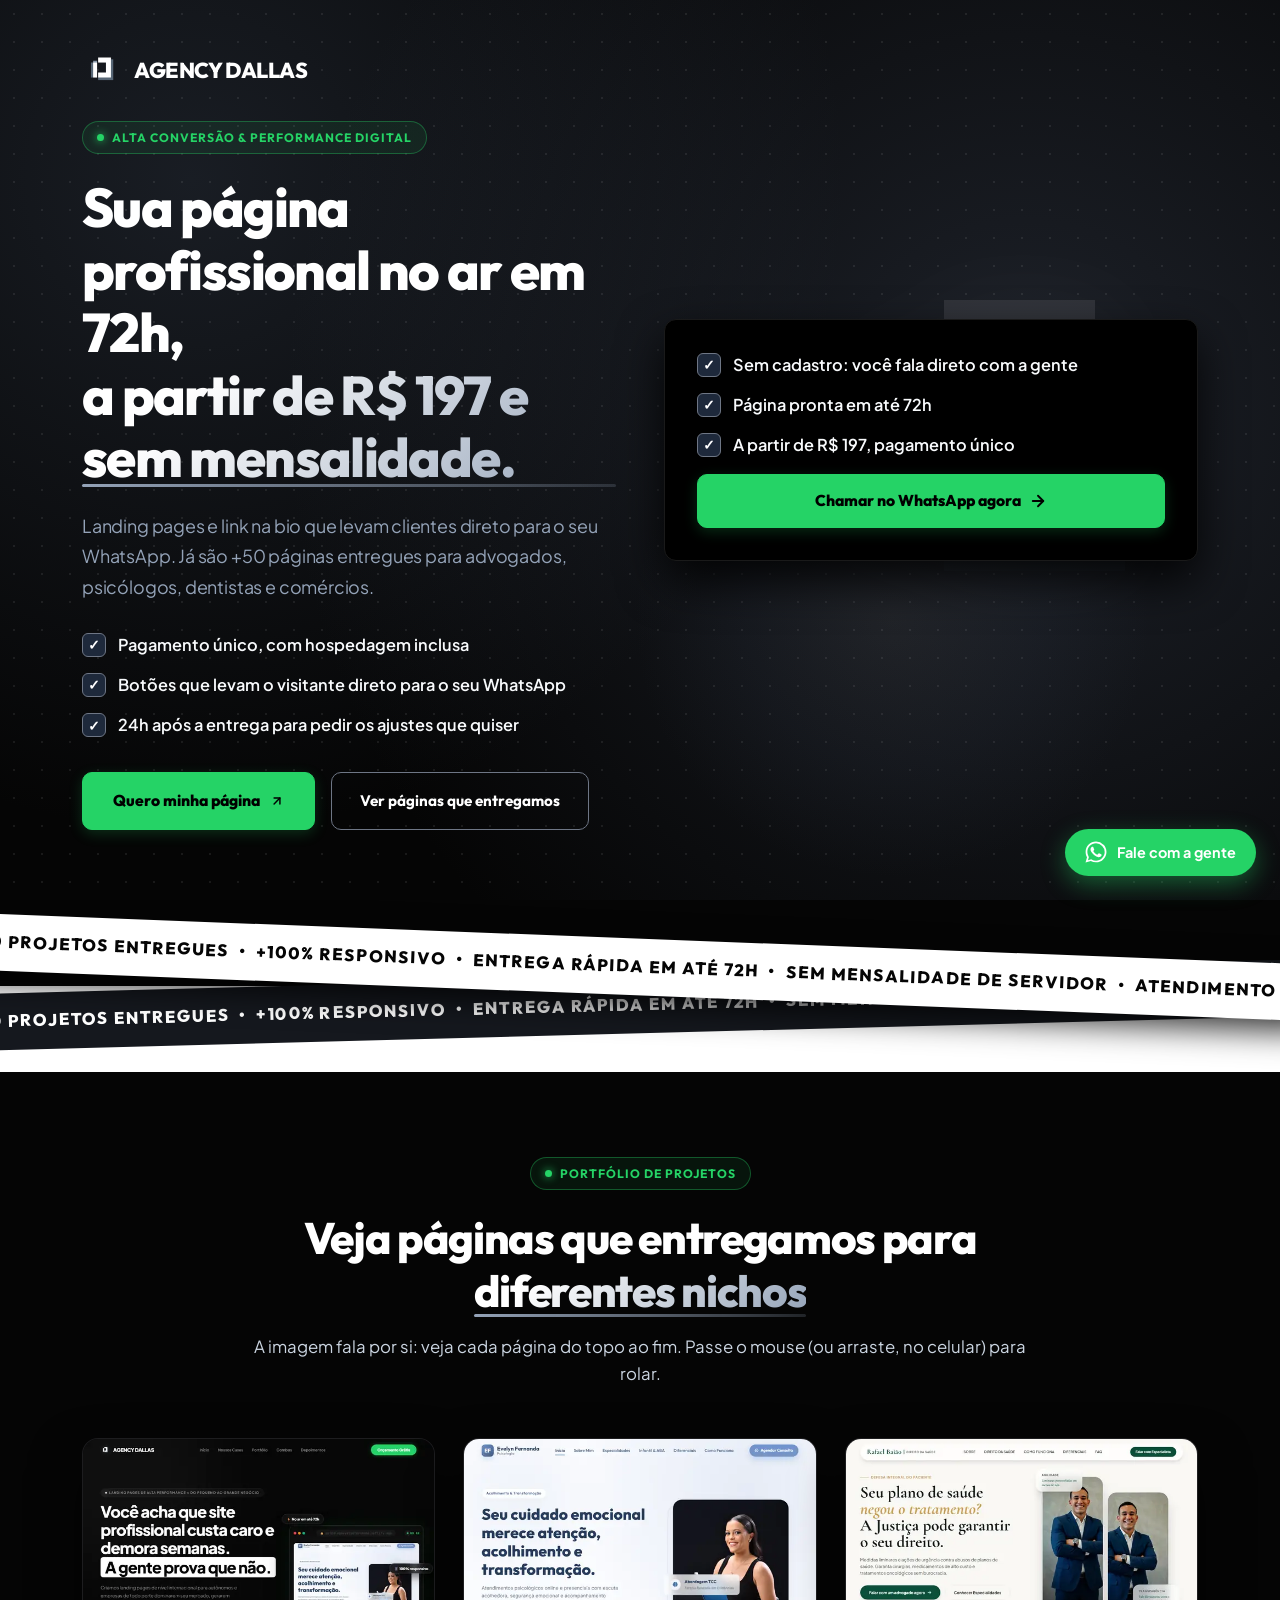
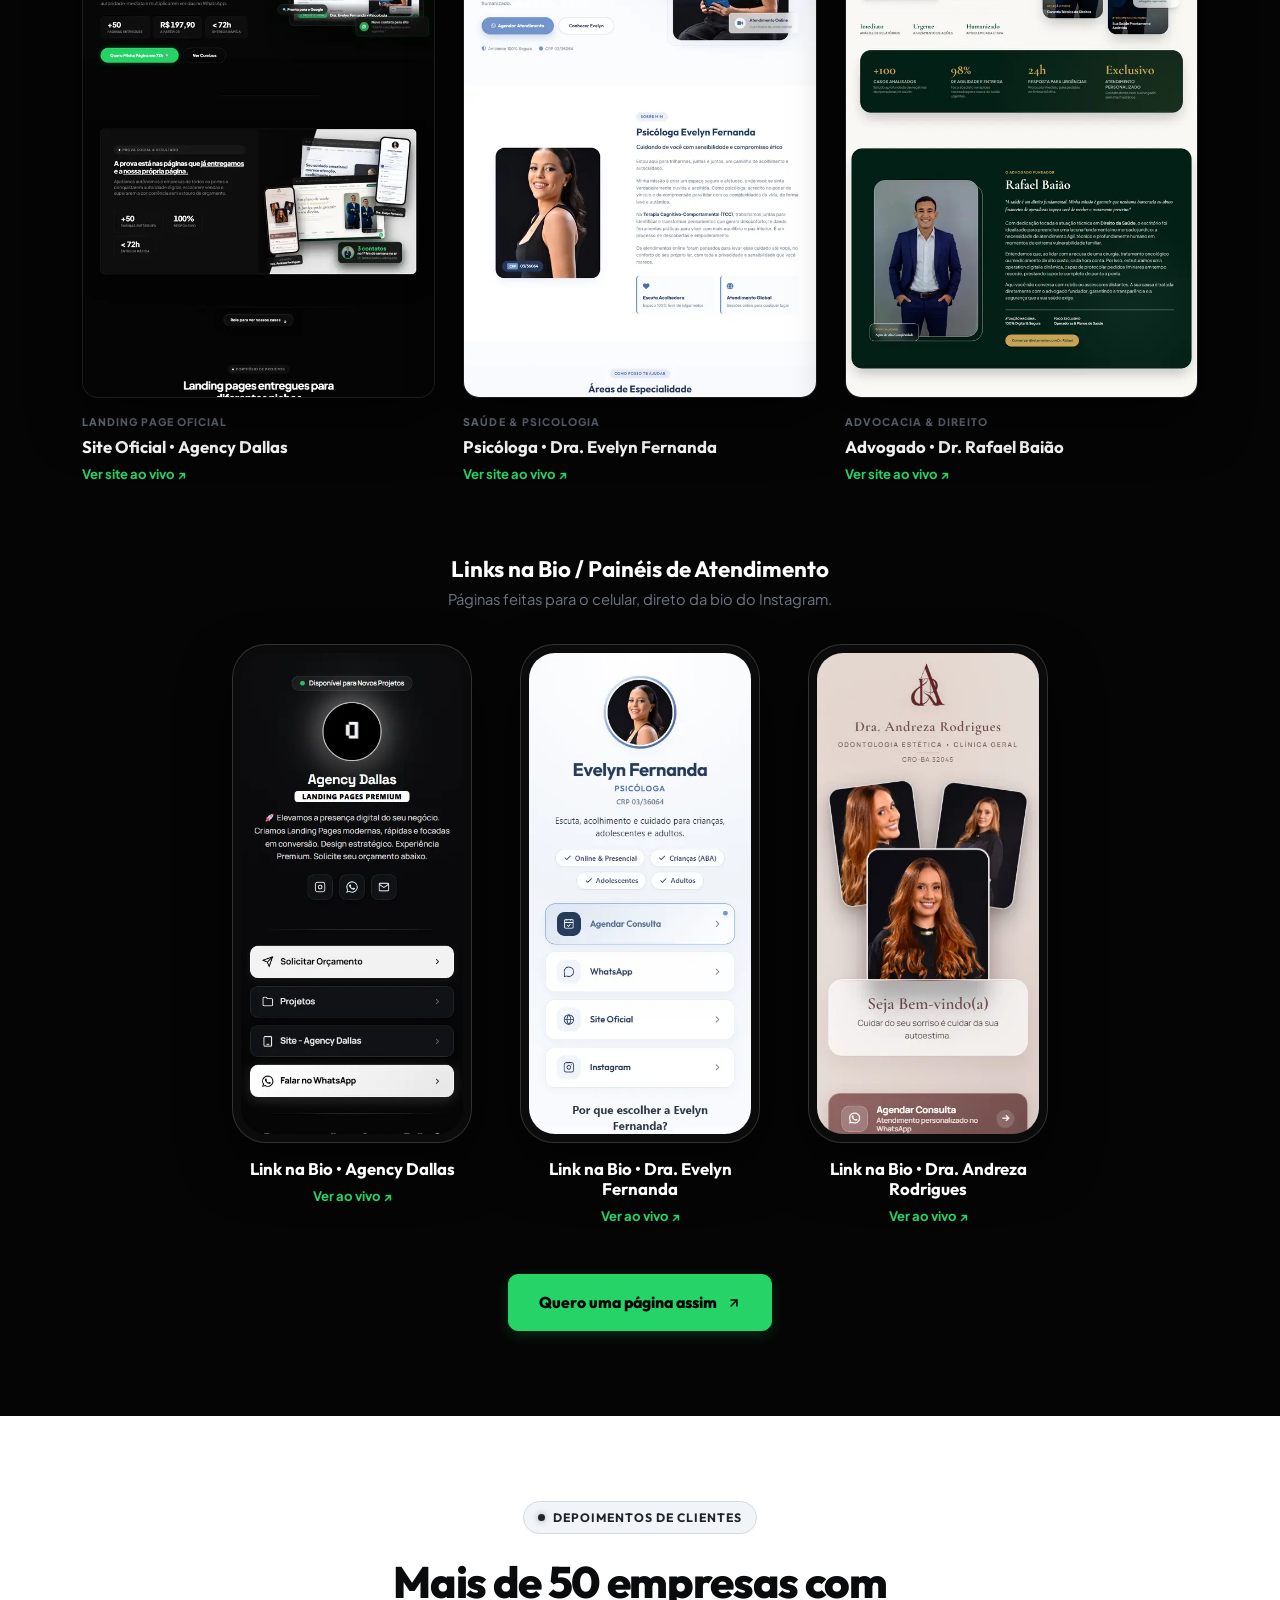
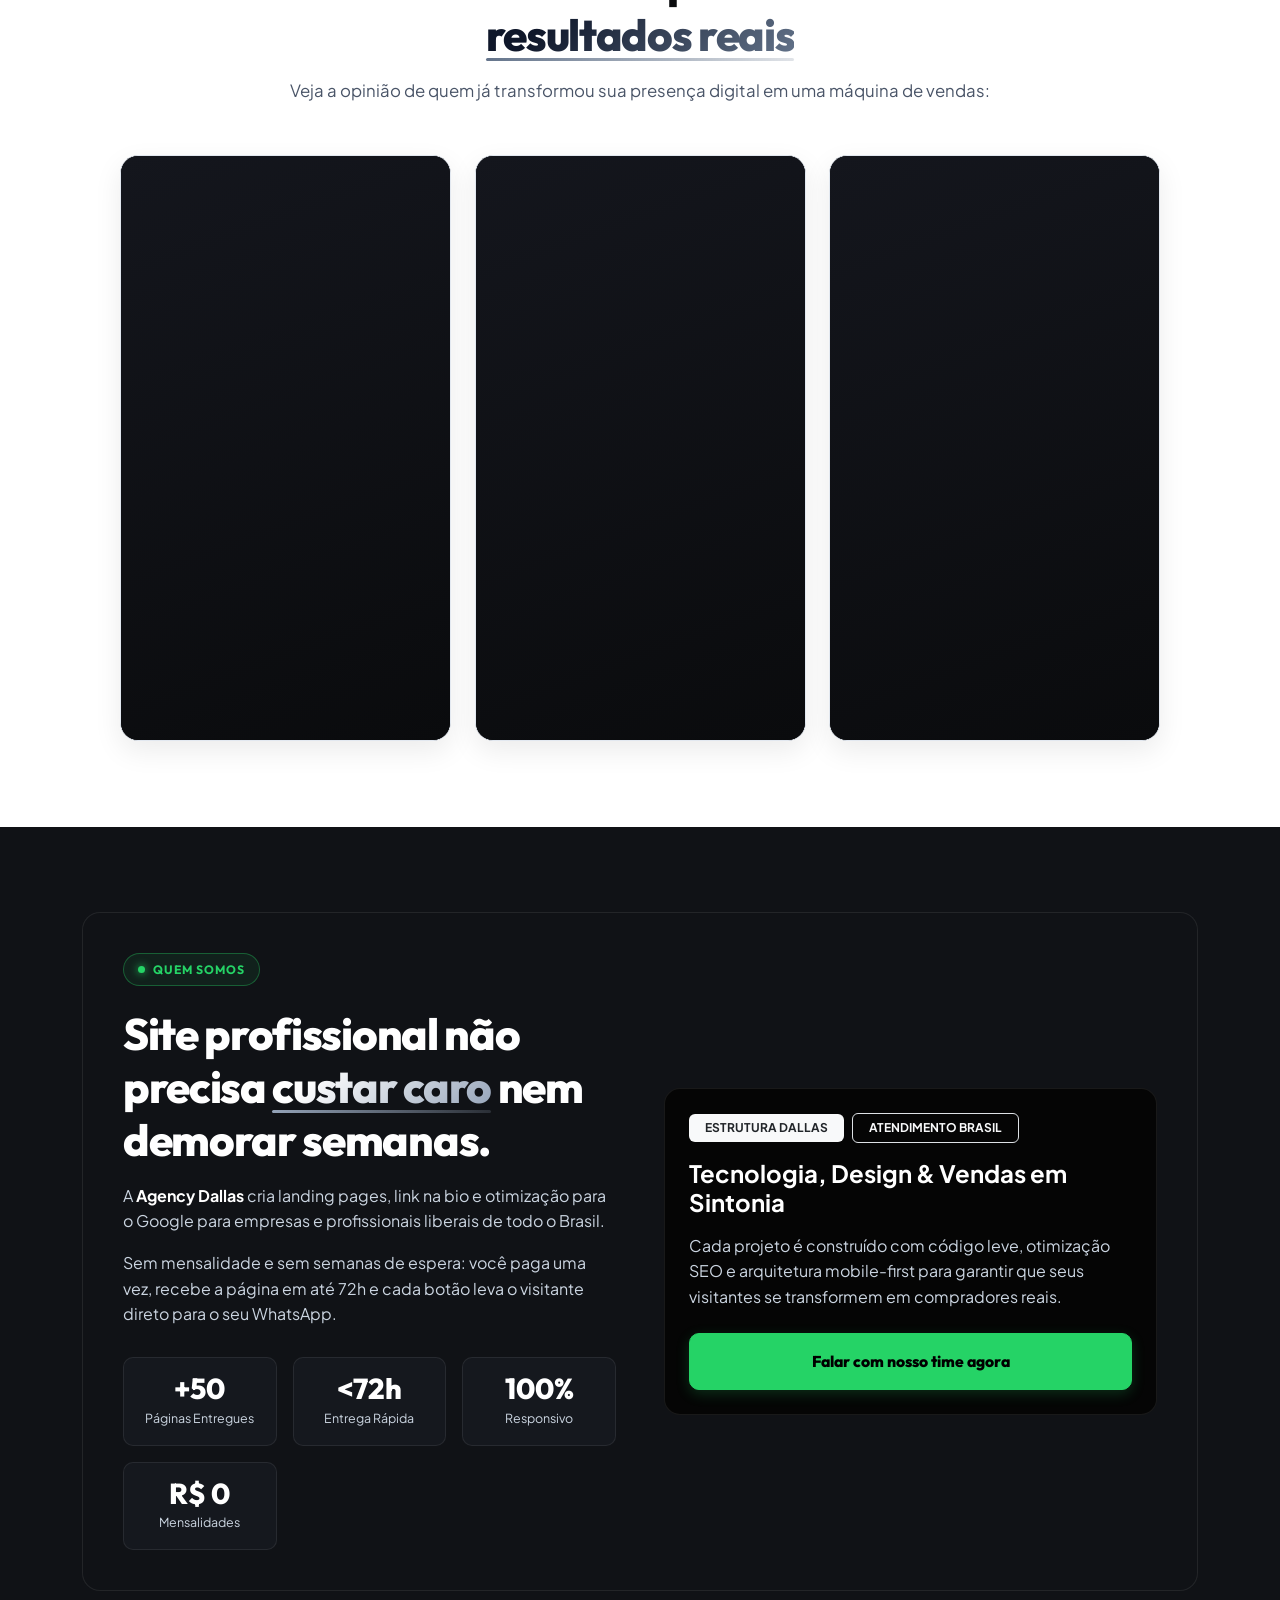
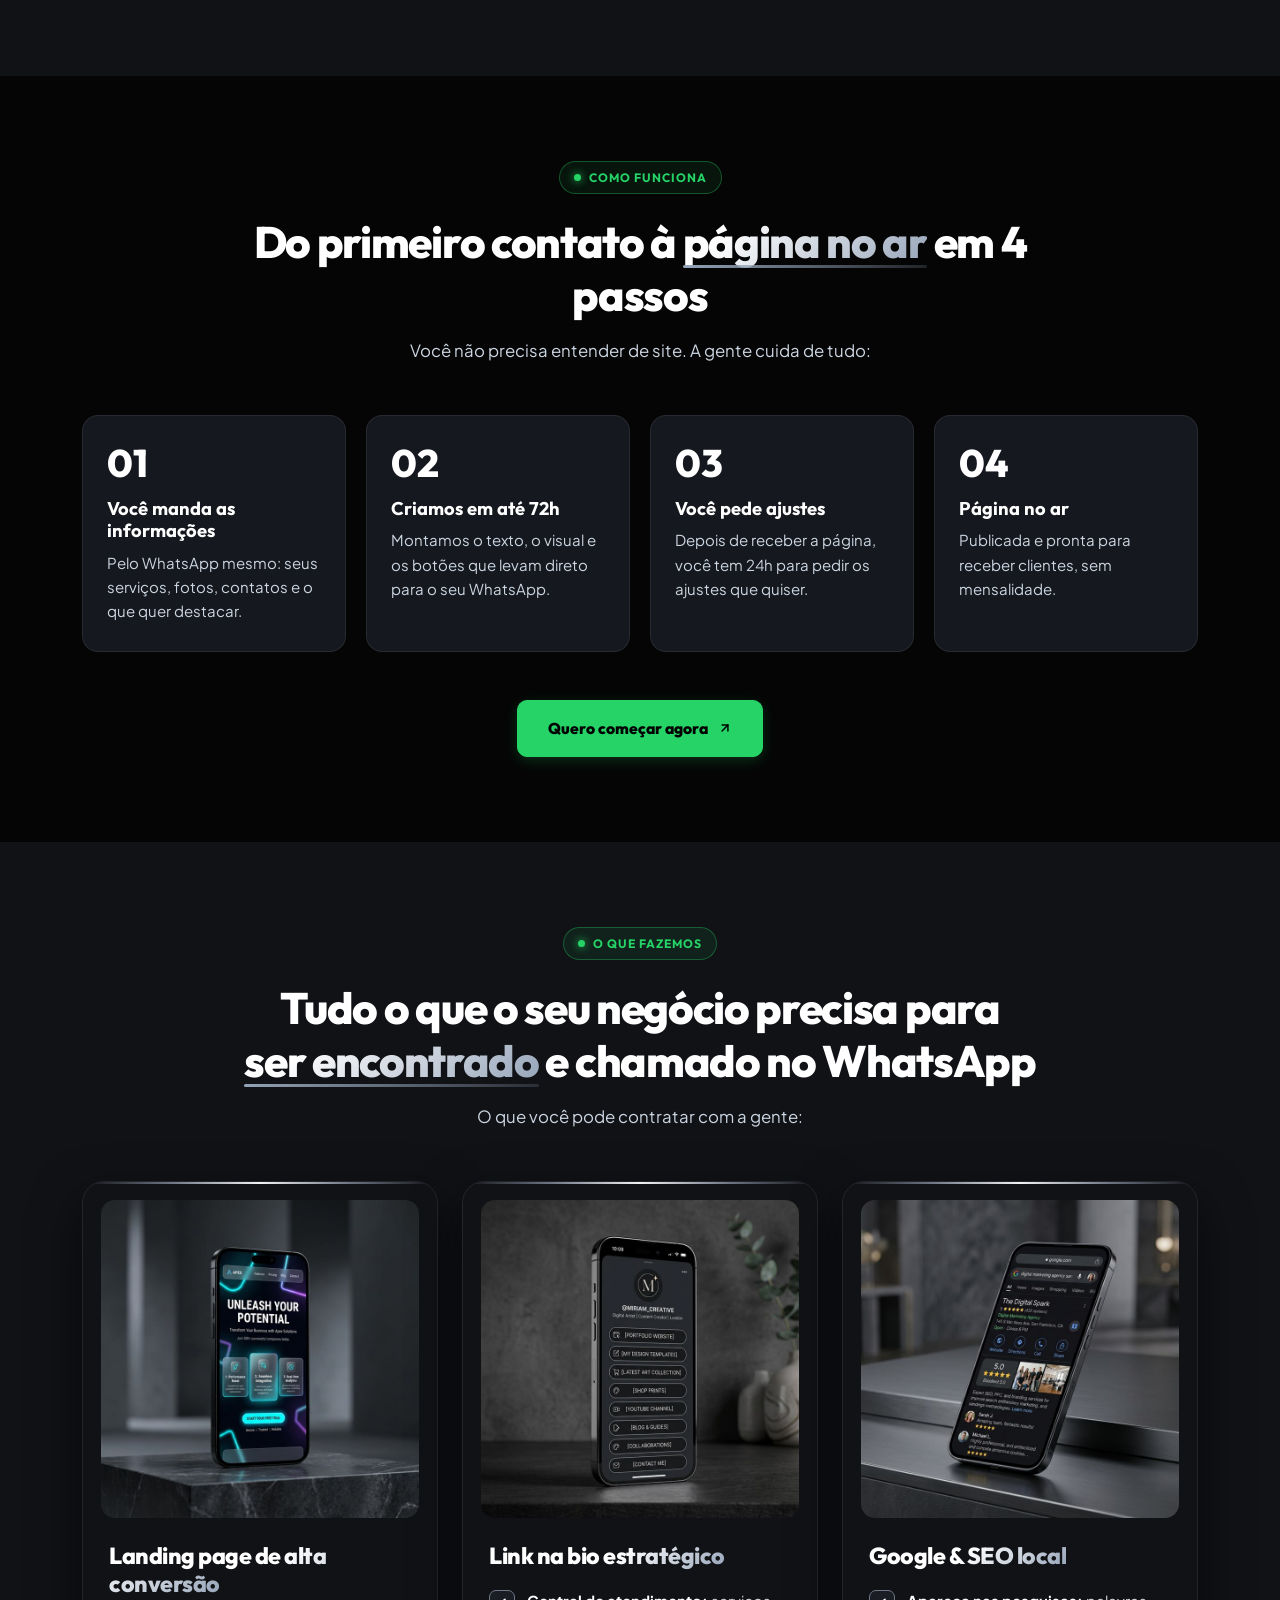
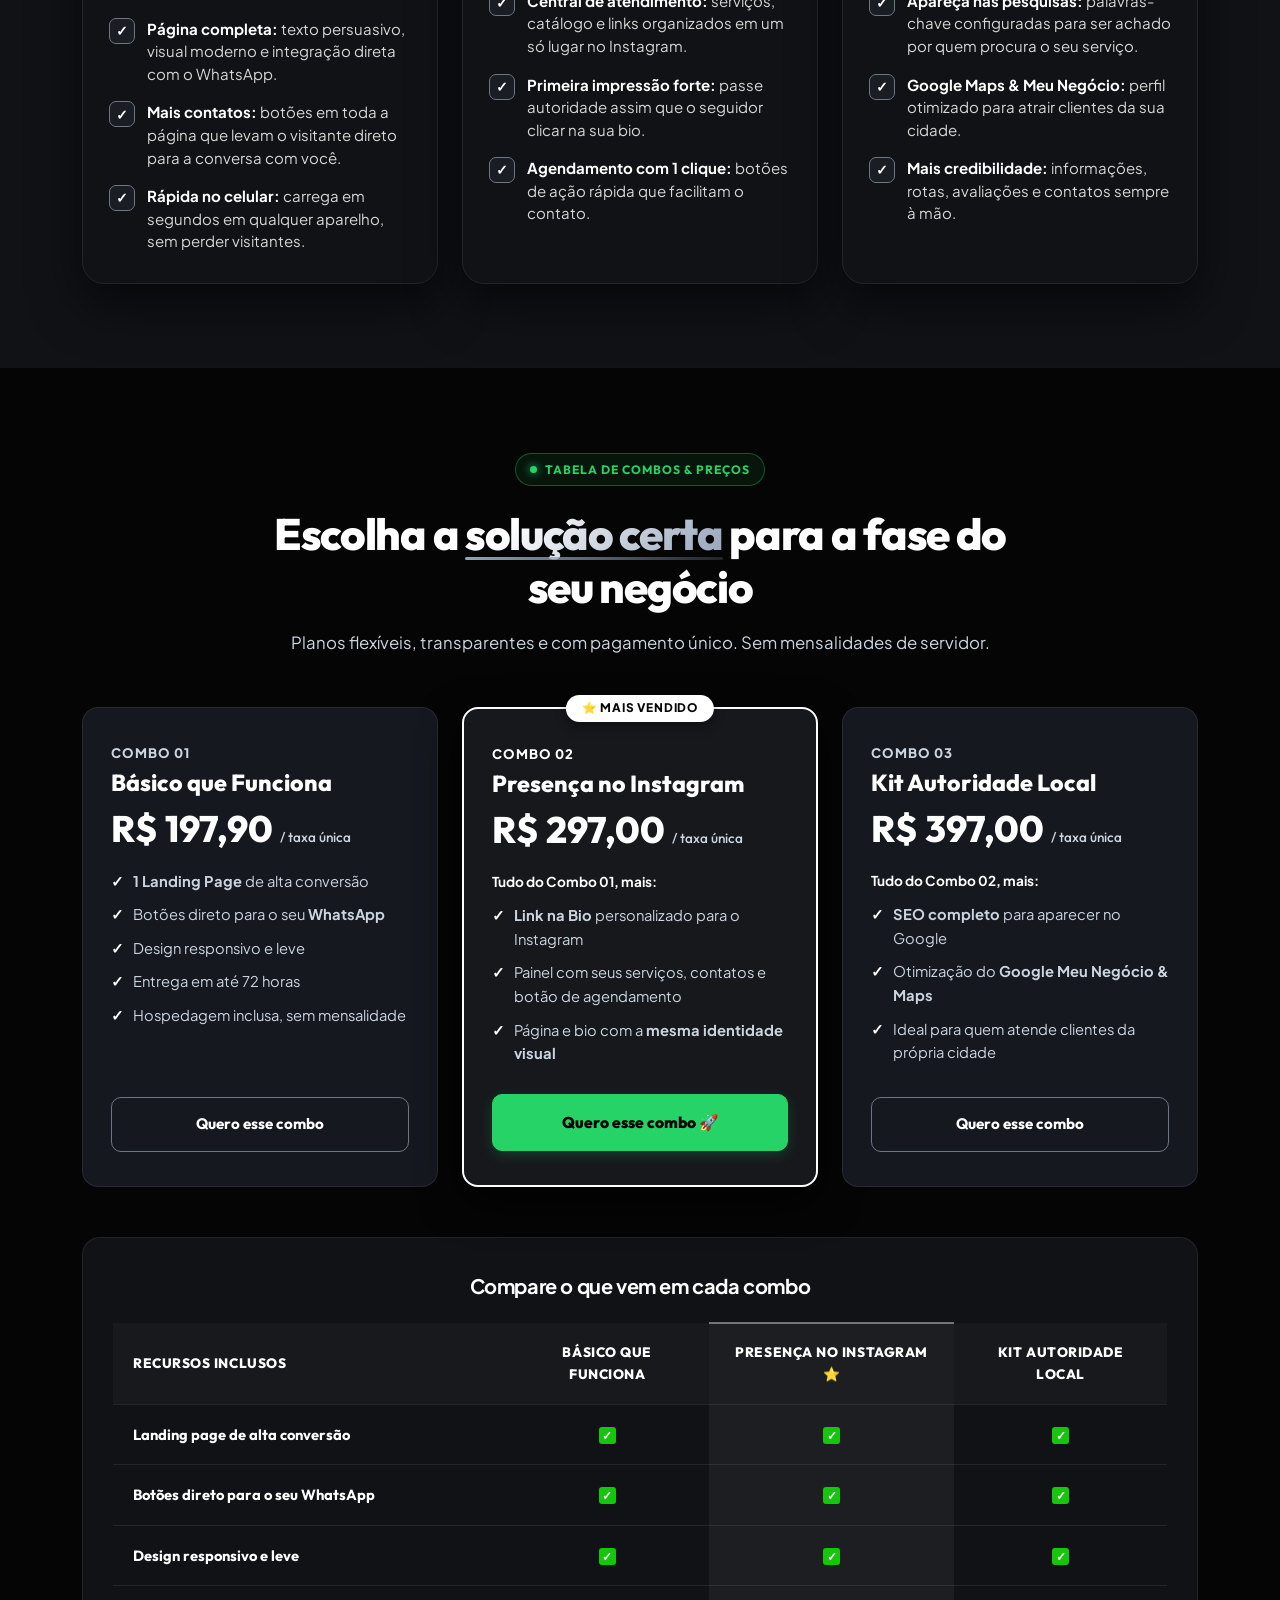
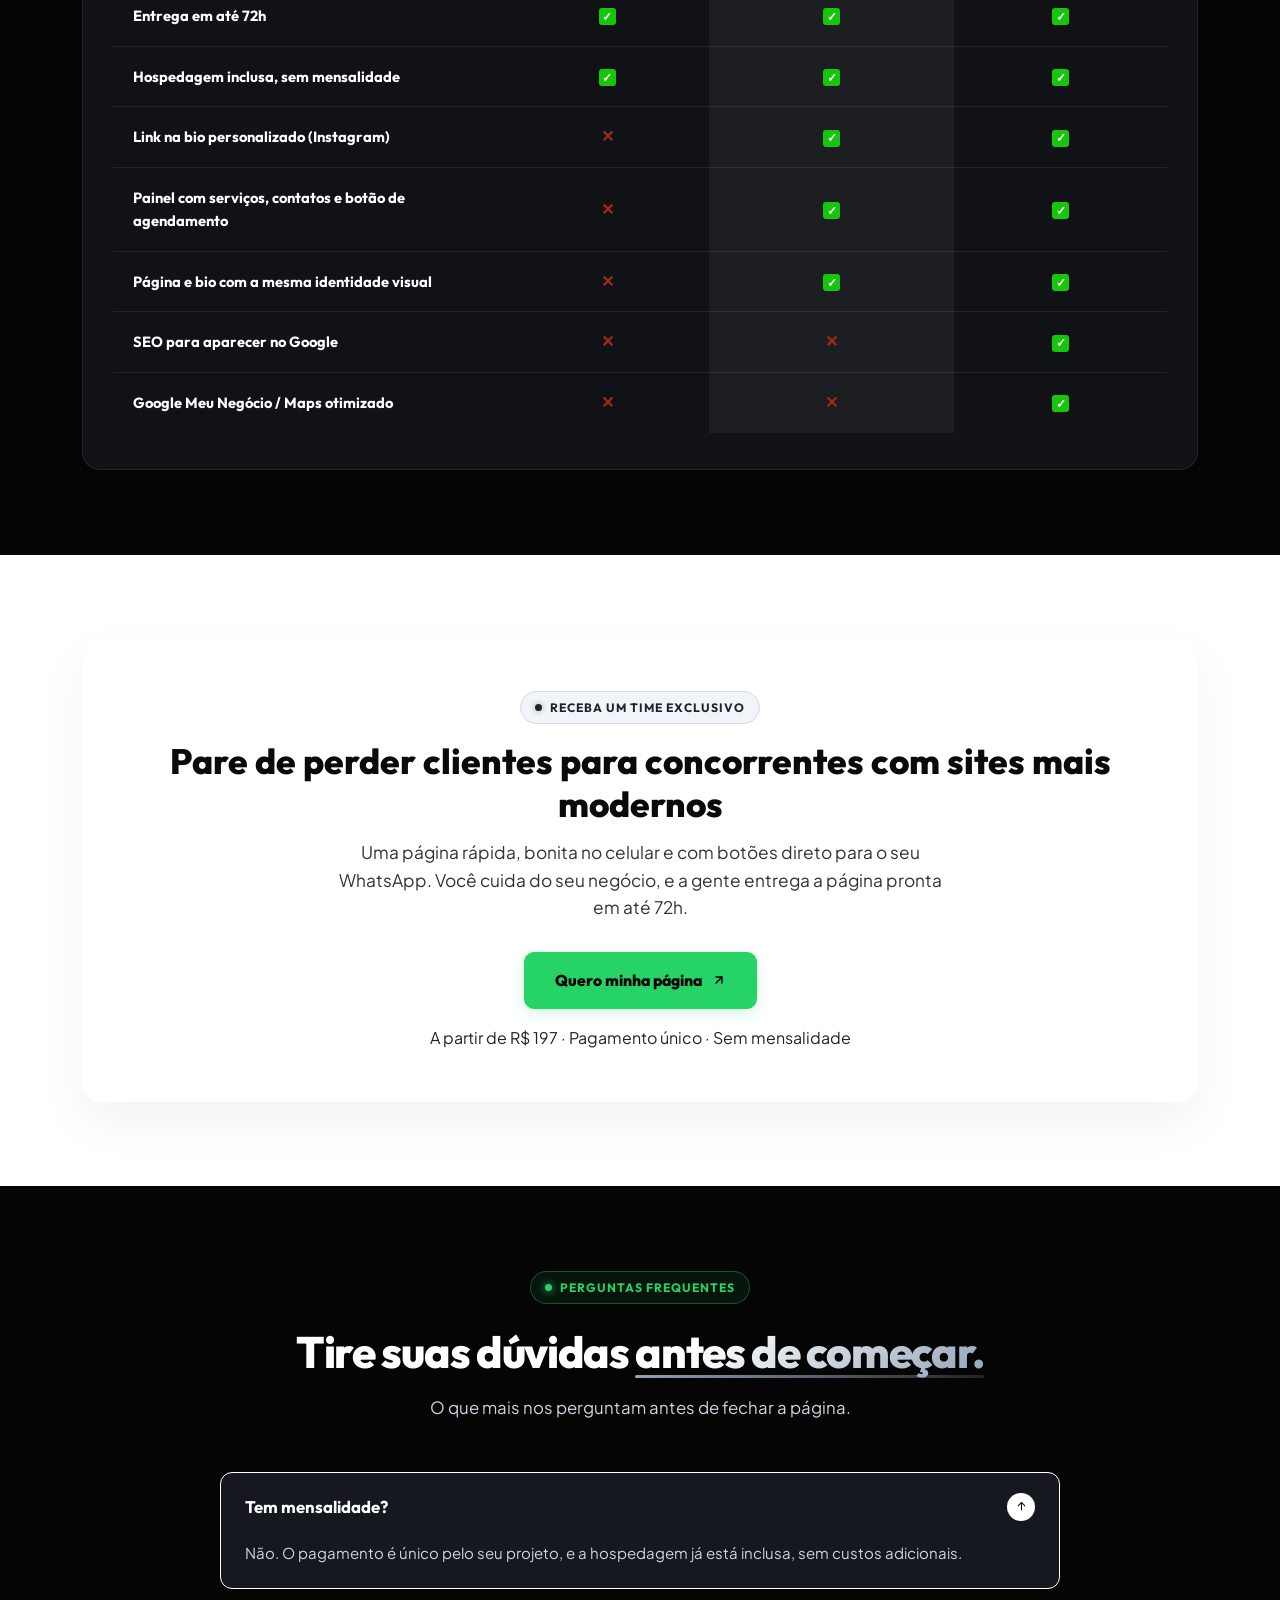
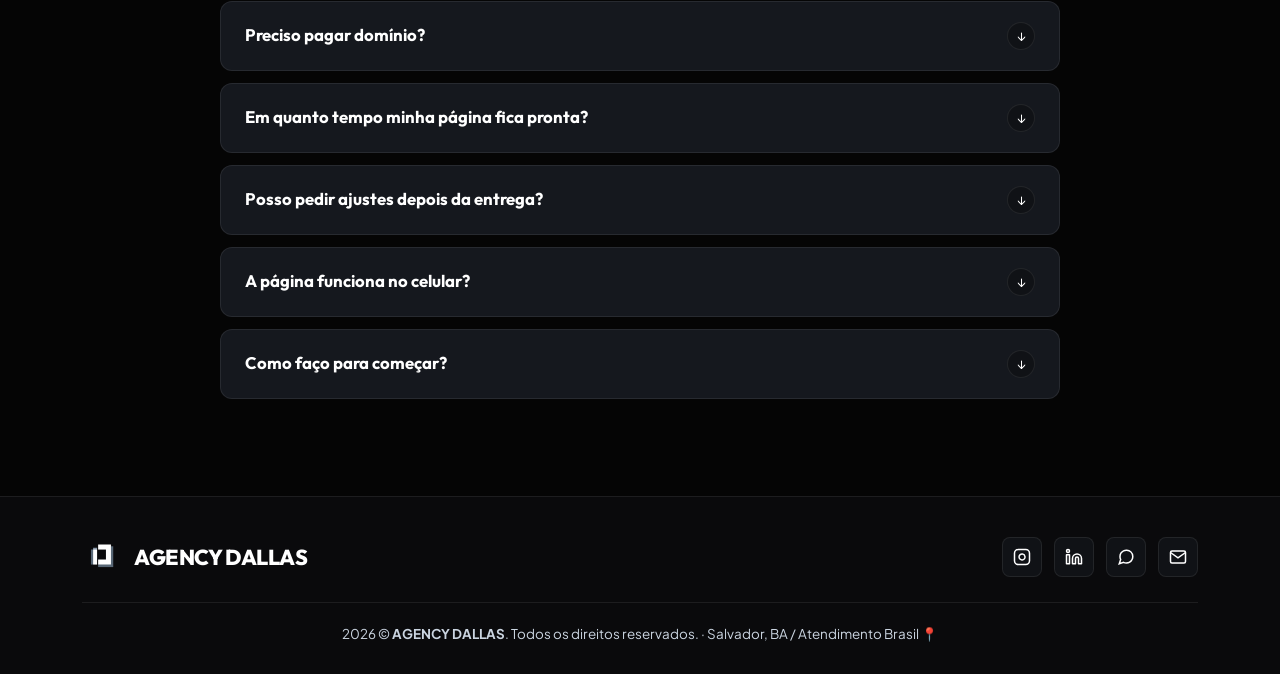
==== commit 45bd3082: "fix: ajsute para maior conversão." ====
--- a/lp.html
+++ b/lp.html
@@ -6,32 +6,35 @@
   <meta name="viewport" content="width=device-width, initial-scale=1.0">
   <title>Agency Dallas • Landing Pages, Link na Bio e Design que Vendem</title>
   <meta name="description"
-    content="Aumente as vendas da sua empresa com landing pages de alta conversão e link na bio profissional. Entrega em até 72h sem mensalidade.">
+    content="Sua página profissional no ar em 72h, a partir de R$ 197 e sem mensalidade. Landing pages e link na bio que levam clientes direto para o seu WhatsApp.">
   <meta property="og:title" content="Agency Dallas • Páginas e Design de Alta Conversão">
   <meta property="og:description"
     content="Transforme seu posicionamento digital em uma máquina de novos clientes e vendas no WhatsApp.">
   <meta property="og:type" content="website">
   <meta property="og:locale" content="pt_BR">
+  <!-- Imagem de prévia no WhatsApp/Instagram (1200×630). Precisa de URL absoluta:
+       fica hospedada no site oficial. Cópia local em assets/og-image.jpg. -->
+  <meta property="og:image" content="https://agencydallas.netlify.app/og-lp.jpg">
+  <meta property="og:image:width" content="1200">
+  <meta property="og:image:height" content="630">
+  <meta property="og:image:alt" content="Agency Dallas: sua página profissional no ar em 72h, a partir de R$ 197">
+  <meta name="twitter:card" content="summary_large_image">
+  <meta name="twitter:image" content="https://agencydallas.netlify.app/og-lp.jpg">
   <link rel="icon" type="image/png" href="https://agencydallas.netlify.app/logo.png">
 
   <!-- Google Fonts: Outfit & Plus Jakarta Sans -->
   <link rel="preconnect" href="https://fonts.googleapis.com">
   <link rel="preconnect" href="https://fonts.gstatic.com" crossorigin>
-  <link href="https://fonts.googleapis.com/css2?family=Outfit:wght@400;500;600;700;800;900&family=Plus+Jakarta+Sans:wght@300;400;500;600;700;800;900&display=swap" rel="stylesheet">
-
-  <!-- Bootstrap 5 CSS -->
-  <link rel="stylesheet" href="https://cdn.jsdelivr.net/npm/bootstrap@5.3.3/dist/css/bootstrap.min.css">
-
-  <!-- Swiper CSS (Alpha Style Carousel) -->
-  <link rel="stylesheet" href="https://cdn.jsdelivr.net/npm/swiper@11/swiper-bundle.min.css">
+  <link href="https://fonts.googleapis.com/css2?family=Outfit:wght@600;700;800&family=Plus+Jakarta+Sans:wght@400;600;700;800&display=swap" rel="stylesheet">
+
 
   <!-- Custom CSS -->
   <link rel="stylesheet" href="css/style.css">
 </head>
 
-<body>
-
-  <!-- HERO SECTION + FORMULÁRIO DE QUALIFICAÇÃO -->
+<body data-variante="B">
+
+  <!-- HERO SECTION + BOTÃO DIRETO PARA O WHATSAPP -->
   <header class="lp-section-hero" id="topo">
     <div class="container">
       <div class="row align-items-center g-5">
@@ -40,7 +43,7 @@
         <div class="col-lg-6">
           <div class="mb-4">
             <a href="#topo" class="lp-logo-brand">
-              <img src="assets/logo-dallas.png" alt="Agency Dallas" class="img-fluid" style="max-height: 40px;">
+              <img src="assets/logo-dallas.png" alt="Agency Dallas" width="40" height="40" style="height: 40px; width: auto;">
               <span>AGENCY DALLAS</span>
             </a>
           </div>
@@ -51,94 +54,64 @@
           </div>
 
           <h1 class="lp-title-main">
-            Fazemos a sua empresa faturar mais com <span class="highlight">Landing Pages e Design que vendem</span>
+            Sua página profissional no ar em 72h, <span class="highlight">a partir de R$ 197 e sem mensalidade.</span>
           </h1>
 
           <p class="lp-subtitle">
-            Agende um atendimento rápido e descubra como transformamos o seu posicionamento em uma máquina contínua de novos contatos e vendas diretas no WhatsApp.
+            Landing pages e link na bio que levam clientes direto para o seu WhatsApp. Já são +50 páginas entregues para advogados, psicólogos, dentistas e comércios.
           </p>
 
           <ul class="lp-check-list">
             <li>
               <span class="lp-check-icon">✓</span>
-              <span>Marketing, páginas e design focados 100% em VENDAS</span>
+              <span>Pagamento único, com hospedagem inclusa</span>
             </li>
             <li>
               <span class="lp-check-icon">✓</span>
-              <span>Especialistas em Landing Pages de Alta Conversão e Link na Bio Otimizado</span>
+              <span>Botões que levam o visitante direto para o seu WhatsApp</span>
             </li>
             <li>
               <span class="lp-check-icon">✓</span>
-              <span>Entrega rápida em até 72h sem mensalidades de servidor</span>
+              <span>24h após a entrega para pedir os ajustes que quiser</span>
             </li>
           </ul>
 
           <div class="d-flex flex-wrap gap-3">
-            <a href="#formulario-conversao" class="btn-dallas-primary">
-              <span>Quero resultados como esse</span>
+            <a href="https://api.whatsapp.com/send?phone=557191840986" target="_blank" rel="noopener" class="btn-dallas-primary js-wa-direct" data-origem="hero">
+              <span>Quero minha página</span>
               <svg width="14" height="14" viewBox="0 0 24 24" fill="none" stroke="currentColor" stroke-width="2.5" stroke-linecap="round" stroke-linejoin="round"><line x1="7" y1="17" x2="17" y2="7"></line><polyline points="7 7 17 7 17 17"></polyline></svg>
             </a>
-            <a href="#combos" class="btn-dallas-outline">
-              <span>Ver Planos & Combos</span>
+            <a href="#portfolio" class="btn-dallas-outline">
+              <span>Ver páginas que entregamos</span>
             </a>
           </div>
         </div>
 
-        <!-- LADO DIREITO: FORMULÁRIO DE QUALIFICAÇÃO -->
+        <!-- LADO DIREITO: BOTÃO DIRETO PARA O WHATSAPP (VERSÃO B DO TESTE A/B) -->
         <div class="col-lg-6">
           <div class="lp-form-card" id="formulario-conversao">
-            <h2 class="lp-form-title">Solicite sua Proposta Personalizada</h2>
-            <p class="lp-form-subtitle">Preencha os campos abaixo para receber o contato de um especialista:</p>
-
-            <form id="conversion-form" novalidate>
-              <!-- Hidden UTMs e Tracking -->
-              <input type="hidden" name="utm_source" id="form-utm-source">
-              <input type="hidden" name="utm_medium" id="form-utm-medium">
-              <input type="hidden" name="utm_campaign" id="form-utm-campaign">
-              <input type="hidden" name="utm_content" id="form-utm-content">
-              <input type="hidden" name="utm_term" id="form-utm-term">
-              <input type="hidden" name="fbclid" id="form-fbclid">
-              <input type="hidden" name="gclid" id="form-gclid">
-              <input type="hidden" name="debug_full_url" id="form-debug-url">
-              <input type="hidden" name="creation_time" id="form-creation-time">
-
-              <input type="hidden" id="form-field-servico" name="servico" value="">
-
-              <div class="lp-field-group">
-                <label for="form-field-nome" class="lp-label lp-label-hidden">Seu Nome *</label>
-                <input type="text" id="form-field-nome" class="lp-input" placeholder="Seu nome completo" required>
-              </div>
-
-              <div class="lp-field-group">
-                <label for="form-field-telefone" class="lp-label lp-label-hidden">WhatsApp com DDD *</label>
-                <input type="tel" id="form-field-telefone" class="lp-input" placeholder="WhatsApp (DDD)" maxlength="15" required>
-              </div>
-
-              <div class="lp-field-group">
-                <label for="form-field-segmento" class="lp-label">Qual o seu Segmento? *</label>
-                <select id="form-field-segmento" class="lp-select" required>
-                  <option value="">Selecionar segmento</option>
-                  <option value="Saúde, Medicina & Psicologia">Saúde, Medicina & Psicologia</option>
-                  <option value="Advocacia & Serviços Jurídicos">Advocacia & Serviços Jurídicos</option>
-                  <option value="Gastronomia & Alimentação">Gastronomia & Alimentação</option>
-                  <option value="Estética, Beleza & Bem-Estar">Estética, Beleza & Bem-Estar</option>
-                  <option value="Imobiliário & Construção">Imobiliário & Construção</option>
-                  <option value="Consultoria & Serviços">Consultoria & Serviços</option>
-                  <option value="Comércio, E-commerce & Varejo">Comércio, E-commerce & Varejo</option>
-                  <option value="Outros Segmentos">Outros Segmentos</option>
-                </select>
-              </div>
-
-              <button type="submit" class="lp-form-submit-btn mt-3">
-                <span>Quero vender mais investindo menos</span>
-                <svg width="18" height="18" viewBox="0 0 24 24" fill="none" stroke="currentColor" stroke-width="2.5" stroke-linecap="round" stroke-linejoin="round"><line x1="5" y1="12" x2="19" y2="12"></line><polyline points="12 5 19 12 12 19"></polyline></svg>
-              </button>
-
-              <div class="lp-security-note">
-                <svg width="14" height="14" viewBox="0 0 24 24" fill="none" stroke="currentColor" stroke-width="2"><rect x="3" y="11" width="18" height="11" rx="2" ry="2"></rect><path d="M7 11V7a5 5 0 0 1 10 0v4"></path></svg>
-                <span>Seus dados estão 100% seguros e confidenciais</span>
-              </div>
-            </form>
+            <h2 class="lp-form-title">Fale agora com a gente no WhatsApp</h2>
+            <p class="lp-form-subtitle">Clique no botão e a conversa abre no seu WhatsApp com a mensagem pronta. Você recebe uma proposta personalizada, sem compromisso.</p>
+
+            <ul class="lp-check-list mb-0">
+              <li>
+                <span class="lp-check-icon">✓</span>
+                <span>Sem cadastro: você fala direto com a gente</span>
+              </li>
+              <li>
+                <span class="lp-check-icon">✓</span>
+                <span>Página pronta em até 72h</span>
+              </li>
+              <li>
+                <span class="lp-check-icon">✓</span>
+                <span>A partir de R$ 197, pagamento único</span>
+              </li>
+            </ul>
+
+            <a href="https://api.whatsapp.com/send?phone=557191840986" target="_blank" rel="noopener" class="lp-form-submit-btn mt-3 js-wa-direct" data-origem="hero-card">
+              <span>Chamar no WhatsApp agora</span>
+              <svg width="18" height="18" viewBox="0 0 24 24" fill="none" stroke="currentColor" stroke-width="2.5" stroke-linecap="round" stroke-linejoin="round"><line x1="5" y1="12" x2="19" y2="12"></line><polyline points="12 5 19 12 12 19"></polyline></svg>
+            </a>
           </div>
         </div>
 
@@ -150,26 +123,125 @@
   <section class="lp-marquee-container">
     <div class="lp-marquee-track-1">
       <div class="marquee-content">
-        +50 PROJETOS ENTREGUES &nbsp;•&nbsp; +100% RESPONSIVO &nbsp;•&nbsp; ENTREGA RÁPIDA EM ATÉ 72H &nbsp;•&nbsp; SEM MENSALIDADE DE SERVIDOR &nbsp;•&nbsp; ATENDIMENTO EM TODO O BRASIL &nbsp;•&nbsp; DESIGN DE ALTO PADRÃO &nbsp;•&nbsp; +50 PROJETOS ENTREGUES &nbsp;•&nbsp; +100% RESPONSIVO &nbsp;•&nbsp; ENTREGA RÁPIDA EM ATÉ 72H &nbsp;•&nbsp; SEM MENSALIDADE DE SERVIDOR &nbsp;•&nbsp; ATENDIMENTO EM TODO O BRASIL &nbsp;•&nbsp;
+        +50 PROJETOS ENTREGUES &nbsp;•&nbsp; +100% RESPONSIVO &nbsp;•&nbsp; ENTREGA RÁPIDA EM ATÉ 72H &nbsp;•&nbsp; SEM MENSALIDADE DE SERVIDOR &nbsp;•&nbsp; ATENDIMENTO EM TODO O BRASIL &nbsp;•&nbsp; A PARTIR DE R$ 197 &nbsp;•&nbsp; +50 PROJETOS ENTREGUES &nbsp;•&nbsp; +100% RESPONSIVO &nbsp;•&nbsp; ENTREGA RÁPIDA EM ATÉ 72H &nbsp;•&nbsp; SEM MENSALIDADE DE SERVIDOR &nbsp;•&nbsp; ATENDIMENTO EM TODO O BRASIL &nbsp;•&nbsp;
       </div>
     </div>
     <div class="lp-marquee-track-2">
       <div class="marquee-content">
-        +50 PROJETOS ENTREGUES &nbsp;•&nbsp; +100% RESPONSIVO &nbsp;•&nbsp; ENTREGA RÁPIDA EM ATÉ 72H &nbsp;•&nbsp; SEM MENSALIDADE DE SERVIDOR &nbsp;•&nbsp; ATENDIMENTO EM TODO O BRASIL &nbsp;•&nbsp; DESIGN DE ALTO PADRÃO &nbsp;•&nbsp; +50 PROJETOS ENTREGUES &nbsp;•&nbsp; +100% RESPONSIVO &nbsp;•&nbsp; ENTREGA RÁPIDA EM ATÉ 72H &nbsp;•&nbsp; SEM MENSALIDADE DE SERVIDOR &nbsp;•&nbsp; ATENDIMENTO EM TODO O BRASIL &nbsp;•&nbsp;
+        +50 PROJETOS ENTREGUES &nbsp;•&nbsp; +100% RESPONSIVO &nbsp;•&nbsp; ENTREGA RÁPIDA EM ATÉ 72H &nbsp;•&nbsp; SEM MENSALIDADE DE SERVIDOR &nbsp;•&nbsp; ATENDIMENTO EM TODO O BRASIL &nbsp;•&nbsp; A PARTIR DE R$ 197 &nbsp;•&nbsp; +50 PROJETOS ENTREGUES &nbsp;•&nbsp; +100% RESPONSIVO &nbsp;•&nbsp; ENTREGA RÁPIDA EM ATÉ 72H &nbsp;•&nbsp; SEM MENSALIDADE DE SERVIDOR &nbsp;•&nbsp; ATENDIMENTO EM TODO O BRASIL &nbsp;•&nbsp;
       </div>
     </div>
   </section>
 
-  <!-- SEÇÃO 1: DEPOIMENTOS & RESULTADOS REAIS -->
-  <section class="lp-section" id="depoimentos">
+  <!-- SEÇÃO PORTFÓLIO: PÁGINAS QUE ENTREGAMOS (MESMO ESTILO DO SITE PRINCIPAL) -->
+  <section class="lp-section" id="portfolio">
     <div class="container">
       <div class="lp-section-header">
         <div class="lp-eyebrow">
           <span class="lp-eyebrow-dot"></span>
-          <span>👤 DEPOIMENTOS DE CLIENTES</span>
+          <span>PORTFÓLIO DE PROJETOS</span>
         </div>
         <h2 class="lp-section-title">
-          MAIS DE <span class="strong">50 EMPRESAS</span> COM <span class="strong">RESULTADOS REAIS</span>. ISSO É <span class="strong">AGENCY DALLAS</span>.
+          Veja páginas que entregamos para <span class="strong">diferentes nichos</span>
+        </h2>
+        <p class="lp-section-desc">
+          A imagem fala por si: veja cada página do topo ao fim. Passe o mouse (ou arraste, no celular) para rolar.
+        </p>
+      </div>
+
+      <!-- GALERIA: páginas inteiras dos projetos (passe o mouse para rolar) -->
+      <div class="lp-gallery-columns">
+        <a class="lp-gallery-item" href="https://agencydallas.netlify.app/" target="_blank" rel="noopener">
+          <div class="lp-gallery-window">
+            <img src="assets/galeria/agency-dallas.webp" alt="Página completa do site oficial da Agency Dallas" loading="lazy">
+          </div>
+          <div class="lp-gallery-caption">
+            <span class="lp-gallery-niche">Landing Page Oficial</span>
+            <h3>Site Oficial • Agency Dallas</h3>
+            <span class="lp-gallery-link">Ver site ao vivo ↗</span>
+          </div>
+        </a>
+        <a class="lp-gallery-item" href="https://psicologaevelynfernanda.netlify.app/" target="_blank" rel="noopener">
+          <div class="lp-gallery-window">
+            <img src="assets/galeria/evelyn-fernanda.webp" alt="Página completa da landing page da Dra. Evelyn Fernanda" loading="lazy">
+          </div>
+          <div class="lp-gallery-caption">
+            <span class="lp-gallery-niche">Saúde &amp; Psicologia</span>
+            <h3>Psicóloga • Dra. Evelyn Fernanda</h3>
+            <span class="lp-gallery-link">Ver site ao vivo ↗</span>
+          </div>
+        </a>
+        <a class="lp-gallery-item" href="https://advrafaelbaiao.netlify.app/" target="_blank" rel="noopener">
+          <div class="lp-gallery-window">
+            <img src="assets/galeria/rafael-baiao.webp" alt="Página completa da landing page do Dr. Rafael Baião" loading="lazy">
+          </div>
+          <div class="lp-gallery-caption">
+            <span class="lp-gallery-niche">Advocacia &amp; Direito</span>
+            <h3>Advogado • Dr. Rafael Baião</h3>
+            <span class="lp-gallery-link">Ver site ao vivo ↗</span>
+          </div>
+        </a>
+      </div>
+
+      <div class="lp-gallery-phones-header">
+        <h3>Links na Bio / Painéis de Atendimento</h3>
+        <p>Páginas feitas para o celular, direto da bio do Instagram.</p>
+      </div>
+      <div class="lp-gallery-phones">
+        <a class="lp-gallery-phone" href="https://agencydallasbio.netlify.app/" target="_blank" rel="noopener">
+          <div class="lp-gallery-phone-frame">
+            <div class="lp-gallery-window lp-gallery-window--phone">
+              <img src="assets/galeria/agency-dallas-bio.webp" alt="Link na Bio da Agency Dallas" loading="lazy">
+            </div>
+          </div>
+          <div class="lp-gallery-caption">
+            <h3>Link na Bio • Agency Dallas</h3>
+            <span class="lp-gallery-link">Ver ao vivo ↗</span>
+          </div>
+        </a>
+        <a class="lp-gallery-phone" href="https://evelynfernandabio.netlify.app/" target="_blank" rel="noopener">
+          <div class="lp-gallery-phone-frame">
+            <div class="lp-gallery-window lp-gallery-window--phone">
+              <img src="assets/galeria/evelyn-fernanda-bio.webp" alt="Link na Bio da Dra. Evelyn Fernanda" loading="lazy">
+            </div>
+          </div>
+          <div class="lp-gallery-caption">
+            <h3>Link na Bio • Dra. Evelyn Fernanda</h3>
+            <span class="lp-gallery-link">Ver ao vivo ↗</span>
+          </div>
+        </a>
+        <a class="lp-gallery-phone" href="https://draandrezarodriguesbio.netlify.app/" target="_blank" rel="noopener">
+          <div class="lp-gallery-phone-frame">
+            <div class="lp-gallery-window lp-gallery-window--phone">
+              <img src="assets/galeria/andreza-rodrigues-bio.webp" alt="Link na Bio da Dra. Andreza Rodrigues" loading="lazy">
+            </div>
+          </div>
+          <div class="lp-gallery-caption">
+            <h3>Link na Bio • Dra. Andreza Rodrigues</h3>
+            <span class="lp-gallery-link">Ver ao vivo ↗</span>
+          </div>
+        </a>
+      </div>
+
+      <div class="text-center mt-5">
+        <a href="https://api.whatsapp.com/send?phone=557191840986" target="_blank" rel="noopener" class="btn-dallas-primary js-wa-direct" data-origem="portfolio">
+          <span>Quero uma página assim</span>
+          <svg width="14" height="14" viewBox="0 0 24 24" fill="none" stroke="currentColor" stroke-width="2.5" stroke-linecap="round" stroke-linejoin="round"><line x1="7" y1="17" x2="17" y2="7"></line><polyline points="7 7 17 7 17 17"></polyline></svg>
+        </a>
+      </div>
+    </div>
+  </section>
+
+  <!-- SEÇÃO 1: DEPOIMENTOS & RESULTADOS REAIS -->
+  <section class="lp-section" id="depoimentos">
+    <div class="container">
+      <div class="lp-section-header">
+        <div class="lp-eyebrow">
+          <span class="lp-eyebrow-dot"></span>
+          <span>DEPOIMENTOS DE CLIENTES</span>
+        </div>
+        <h2 class="lp-section-title">
+          Mais de 50 empresas com <span class="strong">resultados reais</span>
         </h2>
         <p class="lp-section-desc">
           Veja a opinião de quem já transformou sua presença digital em uma máquina de vendas:
@@ -206,13 +278,13 @@
               <span>QUEM SOMOS</span>
             </div>
             <h2 class="lp-section-title text-start mb-3">
-              <span class="strong">REFERÊNCIA</span> EM <span class="strong">LANDING PAGES E DESIGN DE ALTA CONVERSÃO</span> E PARCEIRA DO <span class="strong">SEU SUCESSO</span>.
+              Site profissional não precisa <span class="strong">custar caro</span> nem demorar semanas.
             </h2>
             <p class="text-dallas-light mb-3">
-              Na <strong class="text-dallas-white">Agency Dallas</strong>, não somos apenas uma agência; somos a parceira estratégica para empresas e profissionais liberais que buscam presença digital imponente, moderna e focada em resultados.
+              A <strong class="text-dallas-white">Agency Dallas</strong> cria landing pages, link na bio e otimização para o Google para empresas e profissionais liberais de todo o Brasil.
             </p>
             <p class="text-dallas-light mb-0">
-              Eliminamos o estresse de sites lentos, custos exorbitantes e mensalidades abusivas. Nossa metodologia integra design de nível internacional, velocidade extrema e gatilhos de conversão direcionados para o seu WhatsApp.
+              Sem mensalidade e sem semanas de espera: você paga uma vez, recebe a página em até 72h e cada botão leva o visitante direto para o seu WhatsApp.
             </p>
 
             <div class="lp-stats-grid">
@@ -237,7 +309,7 @@
 
           <div class="col-lg-6 text-center">
             <div class="p-4 bg-dallas-black border-dallas border rounded-4 text-start">
-              <div class="d-flex align-items-center gap-2 mb-3">
+              <div class="d-flex flex-wrap align-items-center gap-2 mb-3">
                 <span class="badge bg-light text-dark fw-bold px-3 py-2">ESTRUTURA DALLAS</span>
                 <span class="badge border text-light px-3 py-2">ATENDIMENTO BRASIL</span>
               </div>
@@ -245,7 +317,7 @@
               <p class="text-dallas-light fs-6 mb-4">
                 Cada projeto é construído com código leve, otimização SEO e arquitetura mobile-first para garantir que seus visitantes se transformem em compradores reais.
               </p>
-              <a href="#formulario-conversao" class="btn-dallas-primary w-100">
+              <a href="https://api.whatsapp.com/send?phone=557191840986" target="_blank" rel="noopener" class="btn-dallas-primary w-100 js-wa-direct" data-origem="sobre">
                 <span>Falar com nosso time agora</span>
               </a>
             </div>
@@ -255,223 +327,163 @@
     </div>
   </section>
 
-  <!-- SEÇÃO 3: O MÉTODO DALLAS (DIAGRAMA ESTILO ALPHA) -->
-  <section class="lp-section" id="metodo">
+  <!-- SEÇÃO 3: COMO FUNCIONA (4 PASSOS) -->
+  <section class="lp-section" id="como-funciona">
     <div class="container">
       <div class="lp-section-header">
         <div class="lp-eyebrow">
           <span class="lp-eyebrow-dot"></span>
-          <span>O MÉTODO DALLAS</span>
+          <span>COMO FUNCIONA</span>
         </div>
         <h2 class="lp-section-title">
-          EXISTE UM <span class="strong">MÉTODO COMPROVADO</span> PARA QUE SUA EMPRESA <span class="strong">NUNCA PARE</span> DE <span class="strong">VENDER</span>
+          Do primeiro contato à <span class="strong">página no ar</span> em 4 passos
         </h2>
         <p class="lp-section-desc">
-          Se você seguir, irá manter seu negócio faturando todos os dias:
+          Você não precisa entender de site. A gente cuida de tudo:
         </p>
       </div>
 
-      <!-- DIAGRAMA VISUAL COM LOGO E CONECTORES -->
-      <div class="lp-method-container">
-        <div class="lp-method-glow-bg"></div>
-
-        <!-- CONECTORES LADO ESQUERDO -->
-        <div class="lp-method-pointer pointer-left pos-engajamento">
-          <span>Autoridade & Design</span>
-          <span class="lp-pointer-line"></span>
-        </div>
-
-        <div class="lp-method-pointer pointer-left pos-ativacao">
-          <span>Tráfego & Atração</span>
-          <span class="lp-pointer-line"></span>
-        </div>
-
-        <!-- LOGO DALLAS CENTRALIZADO -->
-        <div class="lp-method-logo-wrapper">
-          <img src="assets/logo-dallas.png" alt="Logo Agency Dallas" class="lp-method-center-logo">
-          
-          <!-- BADGE INFERIOR: MONETIZAÇÃO -->
-          <div class="lp-method-bottom-badge">
-            <svg width="20" height="20" viewBox="0 0 24 24" fill="none" stroke="currentColor" stroke-width="2.2" stroke-linecap="round" stroke-linejoin="round"><path d="M6 3h12l4 6-10 12L2 9z"></path><path d="M11 3v6l-5-6"></path><path d="M13 3v6l5-6"></path><path d="M2 9h20"></path></svg>
-            <span>Lucro & Conversão</span>
-          </div>
-        </div>
-
-        <!-- CONECTORES LADO DIREITO -->
-        <div class="lp-method-pointer pointer-right pos-retencao">
-          <span>Landing Page Persuasiva</span>
-          <span class="lp-pointer-line"></span>
-        </div>
-
-        <div class="lp-method-pointer pointer-right pos-aquisicao">
-          <span>Vendas no WhatsApp</span>
-          <span class="lp-pointer-line"></span>
-        </div>
-
-        <div class="lp-method-pointer pointer-right pos-indicacao">
-          <span>Escala & Retenção</span>
-          <span class="lp-pointer-line"></span>
-        </div>
-
-        <!-- VERSÃO GRID PARA MOBILE -->
-        <div class="lp-method-pointers-mobile-grid d-lg-none">
-          <div class="lp-method-pointer"><span>• Autoridade & Design</span></div>
-          <div class="lp-method-pointer"><span>• Tráfego & Atração</span></div>
-          <div class="lp-method-pointer"><span>• Landing Page Persuasiva</span></div>
-          <div class="lp-method-pointer"><span>• Vendas no WhatsApp</span></div>
-          <div class="lp-method-pointer"><span>• Escala & Retenção</span></div>
-        </div>
+      <div class="lp-steps-grid">
+        <div class="lp-step-card">
+          <div class="lp-step-number">01</div>
+          <h3 class="lp-step-title">Você manda as informações</h3>
+          <p class="lp-step-text">Pelo WhatsApp mesmo: seus serviços, fotos, contatos e o que quer destacar.</p>
+        </div>
+        <div class="lp-step-card">
+          <div class="lp-step-number">02</div>
+          <h3 class="lp-step-title">Criamos em até 72h</h3>
+          <p class="lp-step-text">Montamos o texto, o visual e os botões que levam direto para o seu WhatsApp.</p>
+        </div>
+        <div class="lp-step-card">
+          <div class="lp-step-number">03</div>
+          <h3 class="lp-step-title">Você pede ajustes</h3>
+          <p class="lp-step-text">Depois de receber a página, você tem 24h para pedir os ajustes que quiser.</p>
+        </div>
+        <div class="lp-step-card">
+          <div class="lp-step-number">04</div>
+          <h3 class="lp-step-title">Página no ar</h3>
+          <p class="lp-step-text">Publicada e pronta para receber clientes, sem mensalidade.</p>
+        </div>
+      </div>
+
+      <div class="text-center mt-5">
+        <a href="https://api.whatsapp.com/send?phone=557191840986" target="_blank" rel="noopener" class="btn-dallas-primary js-wa-direct" data-origem="como-funciona">
+          <span>Quero começar agora</span>
+          <svg width="14" height="14" viewBox="0 0 24 24" fill="none" stroke="currentColor" stroke-width="2.5" stroke-linecap="round" stroke-linejoin="round"><line x1="7" y1="17" x2="17" y2="7"></line><polyline points="7 7 17 7 17 17"></polyline></svg>
+        </a>
       </div>
     </div>
   </section>
 
-  <!-- SEÇÃO 4: O QUE FAZEMOS (CARROSSEL SWIPER CENTRALIZADO COM CARDS LATERAIS) -->
+  <!-- SEÇÃO 4: O QUE FAZEMOS (3 CARDS EM GRADE; EMPILHADOS NO CELULAR) -->
   <section class="lp-section bg-dallas-surface" id="solucoes">
     <div class="container">
       <div class="lp-section-header">
         <div class="lp-eyebrow">
           <span class="lp-eyebrow-dot"></span>
-          <span>O QUE FAZEMOS?</span>
+          <span>O QUE FAZEMOS</span>
         </div>
         <h2 class="lp-section-title">
-          A <span class="strong">AGENCY DALLAS</span> CRIA ESTRATÉGIAS DE MARKETING <span class="strong">SOB MEDIDA</span> PARA O SEU NEGÓCIO
+          Tudo o que o seu negócio precisa para <span class="strong">ser encontrado</span> e chamado no WhatsApp
         </h2>
         <p class="lp-section-desc">
-          Soluções completas e validadas para potencializar seus contatos e vendas:
+          O que você pode contratar com a gente:
         </p>
       </div>
-    </div>
-
-    <!-- SWIPER FULL-WIDTH WRAPPER -->
-    <div class="lp-carousel-section-wrapper">
-      
-      <!-- BOTÕES DE NAVEGAÇÃO -->
-      <div class="lp-carousel-nav-wrapper">
-        <button class="lp-swiper-prev" aria-label="Slide Anterior">
-          <svg width="22" height="22" viewBox="0 0 24 24" fill="none" stroke="currentColor" stroke-width="2.5" stroke-linecap="round" stroke-linejoin="round"><polyline points="15 18 9 12 15 6"></polyline></svg>
-        </button>
-        <button class="lp-swiper-next" aria-label="Próximo Slide">
-          <svg width="22" height="22" viewBox="0 0 24 24" fill="none" stroke="currentColor" stroke-width="2.5" stroke-linecap="round" stroke-linejoin="round"><polyline points="9 18 15 12 9 6"></polyline></svg>
-        </button>
-      </div>
-
-      <div class="swiper lp-swiper">
-        <div class="swiper-wrapper">
-          
-          <!-- SLIDE 1: LANDING PAGE -->
-          <div class="swiper-slide">
-            <div class="lp-feature-card">
-              <div class="lp-feature-content">
-                <h3 class="lp-feature-title">LANDING PAGE <span class="highlight-tag">DE ALTA CONVERSÃO</span></h3>
-                
-                <ul class="lp-feature-bullets">
-                  <li class="lp-feature-item">
-                    <div class="lp-feature-check">✓</div>
-                    <div class="lp-feature-text">
-                      <strong>Estruturamos toda a sua página:</strong> desde a cópia persuasiva e visual moderno até a integração direta no WhatsApp.
-                    </div>
-                  </li>
-                  <li class="lp-feature-item">
-                    <div class="lp-feature-check">✓</div>
-                    <div class="lp-feature-text">
-                      <strong>Aumentamos seus contatos diários:</strong> estrutura validada para transformar cliques em clientes prontos para comprar.
-                    </div>
-                  </li>
-                  <li class="lp-feature-item">
-                    <div class="lp-feature-check">✓</div>
-                    <div class="lp-feature-text">
-                      <strong>Carregamento ultra-rápido e mobile-first:</strong> experiência fluida em qualquer aparelho para zero perda de visitantes.
-                    </div>
-                  </li>
-                </ul>
-              </div>
-
-              <div class="lp-feature-visual">
-                <img src="assets/foto-lp.jpg" alt="Landing Page" class="lp-feature-img">
-              </div>
-            </div>
-          </div>
-
-          <!-- SLIDE 2: LINK NA BIO -->
-          <div class="swiper-slide">
-            <div class="lp-feature-card">
-              <div class="lp-feature-content">
-                <h3 class="lp-feature-title">LINK NA BIO <span class="highlight-tag">ESTRATÉGICO</span></h3>
-                
-                <ul class="lp-feature-bullets">
-                  <li class="lp-feature-item">
-                    <div class="lp-feature-check">✓</div>
-                    <div class="lp-feature-text">
-                      <strong>Central inteligente de atendimento:</strong> organize seus serviços, catálogo e links em um painel interativo no Instagram.
-                    </div>
-                  </li>
-                  <li class="lp-feature-item">
-                    <div class="lp-feature-check">✓</div>
-                    <div class="lp-feature-text">
-                      <strong>Primeira impressão inesquecível:</strong> passe autoridade instantânea assim que o seguidor clicar na sua biografia.
-                    </div>
-                  </li>
-                  <li class="lp-feature-item">
-                    <div class="lp-feature-check">✓</div>
-                    <div class="lp-feature-text">
-                      <strong>Agendamentos com 1 clique:</strong> botões de ação rápida que facilitam o contato e aumentam suas conversões.
-                    </div>
-                  </li>
-                </ul>
-              </div>
-
-              <div class="lp-feature-visual">
-                <img src="assets/foto-bio.jpg" alt="Link na Bio" class="lp-feature-img">
-              </div>
-            </div>
-          </div>
-
-
-
-          <!-- SLIDE 4: SEO E GOOGLE MEU NEGÓCIO -->
-          <div class="swiper-slide">
-            <div class="lp-feature-card">
-              <div class="lp-feature-content">
-                <h3 class="lp-feature-title">OTIMIZAÇÃO GOOGLE <span class="highlight-tag">& SEO LOCAL</span></h3>
-                
-                <ul class="lp-feature-bullets">
-                  <li class="lp-feature-item">
-                    <div class="lp-feature-check">✓</div>
-                    <div class="lp-feature-text">
-                      <strong>Apareça nas pesquisas do Google:</strong> configurações técnicas de palavras-chave para ser achado por quem procura seu serviço.
-                    </div>
-                  </li>
-                  <li class="lp-feature-item">
-                    <div class="lp-feature-check">✓</div>
-                    <div class="lp-feature-text">
-                      <strong>Google Maps & Meu Negócio:</strong> perfil 100% otimizado para atrair clientes da sua cidade e região.
-                    </div>
-                  </li>
-                  <li class="lp-feature-item">
-                    <div class="lp-feature-check">✓</div>
-                    <div class="lp-feature-text">
-                      <strong>Mais credibilidade nas buscas:</strong> informações completas, rotas, avaliações e contatos sempre acessíveis.
-                    </div>
-                  </li>
-                </ul>
-              </div>
-
-              <div class="lp-feature-visual">
-                <img src="assets/foto-google.jpg" alt="Google SEO" class="lp-feature-img">
-              </div>
-            </div>
-          </div>
-
-        </div>
-      </div>
-
-      <!-- PAGINAÇÃO (DOTS) -->
-      <div class="lp-swiper-pagination"></div>
-
+
+      <div class="lp-features-grid">
+        <!-- LANDING PAGE -->
+        <article class="lp-feature-card">
+          <div class="lp-feature-visual">
+            <img src="assets/foto-lp-720.jpg" alt="Landing page aberta no celular e no computador" class="lp-feature-img" width="720" height="720" loading="lazy" decoding="async">
+          </div>
+          <div class="lp-feature-content">
+            <h3 class="lp-feature-title">Landing page <span class="highlight-tag">de alta conversão</span></h3>
+            <ul class="lp-feature-bullets">
+              <li class="lp-feature-item">
+                <div class="lp-feature-check">✓</div>
+                <div class="lp-feature-text">
+                  <strong>Página completa:</strong> texto persuasivo, visual moderno e integração direta com o WhatsApp.
+                </div>
+              </li>
+              <li class="lp-feature-item">
+                <div class="lp-feature-check">✓</div>
+                <div class="lp-feature-text">
+                  <strong>Mais contatos:</strong> botões em toda a página que levam o visitante direto para a conversa com você.
+                </div>
+              </li>
+              <li class="lp-feature-item">
+                <div class="lp-feature-check">✓</div>
+                <div class="lp-feature-text">
+                  <strong>Rápida no celular:</strong> carrega em segundos em qualquer aparelho, sem perder visitantes.
+                </div>
+              </li>
+            </ul>
+          </div>
+        </article>
+
+        <!-- LINK NA BIO -->
+        <article class="lp-feature-card">
+          <div class="lp-feature-visual">
+            <img src="assets/foto-bio-720.jpg" alt="Link na bio aberto no celular" class="lp-feature-img" width="720" height="720" loading="lazy" decoding="async">
+          </div>
+          <div class="lp-feature-content">
+            <h3 class="lp-feature-title">Link na bio <span class="highlight-tag">estratégico</span></h3>
+            <ul class="lp-feature-bullets">
+              <li class="lp-feature-item">
+                <div class="lp-feature-check">✓</div>
+                <div class="lp-feature-text">
+                  <strong>Central de atendimento:</strong> serviços, catálogo e links organizados em um só lugar no Instagram.
+                </div>
+              </li>
+              <li class="lp-feature-item">
+                <div class="lp-feature-check">✓</div>
+                <div class="lp-feature-text">
+                  <strong>Primeira impressão forte:</strong> passe autoridade assim que o seguidor clicar na sua bio.
+                </div>
+              </li>
+              <li class="lp-feature-item">
+                <div class="lp-feature-check">✓</div>
+                <div class="lp-feature-text">
+                  <strong>Agendamento com 1 clique:</strong> botões de ação rápida que facilitam o contato.
+                </div>
+              </li>
+            </ul>
+          </div>
+        </article>
+
+        <!-- SEO E GOOGLE MEU NEGÓCIO -->
+        <article class="lp-feature-card">
+          <div class="lp-feature-visual">
+            <img src="assets/foto-google-720.jpg" alt="Perfil de empresa otimizado no Google" class="lp-feature-img" width="720" height="720" loading="lazy" decoding="async">
+          </div>
+          <div class="lp-feature-content">
+            <h3 class="lp-feature-title">Google <span class="highlight-tag">& SEO local</span></h3>
+            <ul class="lp-feature-bullets">
+              <li class="lp-feature-item">
+                <div class="lp-feature-check">✓</div>
+                <div class="lp-feature-text">
+                  <strong>Apareça nas pesquisas:</strong> palavras-chave configuradas para ser achado por quem procura o seu serviço.
+                </div>
+              </li>
+              <li class="lp-feature-item">
+                <div class="lp-feature-check">✓</div>
+                <div class="lp-feature-text">
+                  <strong>Google Maps & Meu Negócio:</strong> perfil otimizado para atrair clientes da sua cidade.
+                </div>
+              </li>
+              <li class="lp-feature-item">
+                <div class="lp-feature-check">✓</div>
+                <div class="lp-feature-text">
+                  <strong>Mais credibilidade:</strong> informações, rotas, avaliações e contatos sempre à mão.
+                </div>
+              </li>
+            </ul>
+          </div>
+        </article>
+      </div>
     </div>
   </section>
-
-
 
   <!-- SEÇÃO 5: PLANOS & COMBOS -->
   <section class="lp-section" id="combos">
@@ -482,7 +494,7 @@
           <span>TABELA DE COMBOS & PREÇOS</span>
         </div>
         <h2 class="lp-section-title">
-          VOCÊ <span class="strong">ESCOLHE</span> A <span class="strong">SOLUÇÃO CERTA</span> PARA A FASE QUE SUA EMPRESA <span class="strong">VIVE HOJE</span>
+          Escolha a <span class="strong">solução certa</span> para a fase do seu negócio
         </h2>
         <p class="lp-section-desc">
           Planos flexíveis, transparentes e com pagamento único. Sem mensalidades de servidor.
@@ -500,14 +512,14 @@
 
               <ul class="lp-pricing-bullets">
                 <li><strong>1 Landing Page</strong> de alta conversão</li>
-                <li>Integração direta com seu <strong>WhatsApp</strong></li>
-                <li>Design 100% responsivo e super leve</li>
-                <li>Entrega ágil em até 72 horas</li>
-                <li>Sem mensalidades de servidor</li>
+                <li>Botões direto para o seu <strong>WhatsApp</strong></li>
+                <li>Design responsivo e leve</li>
+                <li>Entrega em até 72 horas</li>
+                <li>Hospedagem inclusa, sem mensalidade</li>
               </ul>
             </div>
 
-            <a href="#formulario-conversao" class="btn-dallas-outline btn-full-width" data-combo-select="Combo 1: Básico que Funciona (LP Única)">
+            <a href="https://api.whatsapp.com/send?phone=557191840986" target="_blank" rel="noopener" class="btn-dallas-outline btn-full-width js-wa-direct" data-origem="combo" data-servico="Combo 1: Básico que Funciona (LP Única)">
               <span>Quero esse combo</span>
             </a>
           </div>
@@ -519,19 +531,18 @@
             <span class="lp-featured-badge">⭐ MAIS VENDIDO</span>
             <div>
               <div class="lp-combo-name text-white">COMBO 02</div>
-              <h3 class="lp-pricing-title">Presença Digital</h3>
+              <h3 class="lp-pricing-title">Presença no Instagram</h3>
               <div class="lp-price-val">R$ 297,00 <span>/ taxa única</span></div>
+              <p class="lp-pricing-lead">Tudo do Combo 01, mais:</p>
 
               <ul class="lp-pricing-bullets">
-                <li><strong>1 Landing Page</strong> de alta conversão</li>
-                <li>Integração direta com seu <strong>WhatsApp</strong></li>
-                <li>Design 100% responsivo e super leve</li>
-                <li><strong>SEO completo</strong> para aparecer no Google</li>
-                <li>Entrega expressa com suporte dedicado</li>
+                <li><strong>Link na Bio</strong> personalizado para o Instagram</li>
+                <li>Painel com seus serviços, contatos e botão de agendamento</li>
+                <li>Página e bio com a <strong>mesma identidade visual</strong></li>
               </ul>
             </div>
 
-            <a href="#formulario-conversao" class="btn-dallas-primary btn-full-width" data-combo-select="Combo 2: Presença Digital (Recomendado)">
+            <a href="https://api.whatsapp.com/send?phone=557191840986" target="_blank" rel="noopener" class="btn-dallas-primary btn-full-width js-wa-direct" data-origem="combo" data-servico="Combo 2: Presença no Instagram (LP + Link na Bio)">
               <span>Quero esse combo 🚀</span>
             </a>
           </div>
@@ -544,18 +555,16 @@
               <div class="lp-combo-name">COMBO 03</div>
               <h3 class="lp-pricing-title">Kit Autoridade Local</h3>
               <div class="lp-price-val">R$ 397,00 <span>/ taxa única</span></div>
+              <p class="lp-pricing-lead">Tudo do Combo 02, mais:</p>
 
               <ul class="lp-pricing-bullets">
-                <li><strong>1 Landing Page</strong> de alta conversão</li>
-                <li>Integração direta com seu <strong>WhatsApp</strong></li>
-                <li>Design 100% responsivo e super leve</li>
-                <li><strong>SEO completo</strong> para o Google</li>
+                <li><strong>SEO completo</strong> para aparecer no Google</li>
                 <li>Otimização do <strong>Google Meu Negócio & Maps</strong></li>
-                <li><strong>Painel de atendimento</strong> (Link na Bio)</li>
+                <li>Ideal para quem atende clientes da própria cidade</li>
               </ul>
             </div>
 
-            <a href="#formulario-conversao" class="btn-dallas-outline btn-full-width" data-combo-select="Combo 3: Kit Autoridade Local Completo">
+            <a href="https://api.whatsapp.com/send?phone=557191840986" target="_blank" rel="noopener" class="btn-dallas-outline btn-full-width js-wa-direct" data-origem="combo" data-servico="Combo 3: Kit Autoridade Local (LP + Link na Bio + Google)">
               <span>Quero esse combo</span>
             </a>
           </div>
@@ -564,46 +573,75 @@
 
       <!-- TABELA COMPARATIVA DE RECURSOS -->
       <div class="lp-table-wrapper">
-        <h3 class="h5 fw-bold text-white mb-4">Comparativo Detalhado de Recursos</h3>
+        <h3 class="h5 fw-bold text-white mb-4">Compare o que vem em cada combo</h3>
         <table class="lp-comparison-table">
           <thead>
             <tr>
-              <th>Recursos Inclusos</th>
+              <th>Recursos inclusos</th>
               <th>Básico que Funciona</th>
-              <th class="col-highlight">Presença Digital ⭐</th>
+              <th class="col-highlight">Presença no Instagram ⭐</th>
               <th>Kit Autoridade Local</th>
             </tr>
           </thead>
           <tbody>
             <tr>
-              <td>Landing Page de Alta Conversão</td>
+              <td>Landing page de alta conversão</td>
               <td><span class="lp-check-mark">✓</span></td>
               <td class="col-highlight"><span class="lp-check-mark">✓</span></td>
               <td><span class="lp-check-mark">✓</span></td>
             </tr>
             <tr>
-              <td>Integração com WhatsApp Comercial</td>
+              <td>Botões direto para o seu WhatsApp</td>
               <td><span class="lp-check-mark">✓</span></td>
               <td class="col-highlight"><span class="lp-check-mark">✓</span></td>
               <td><span class="lp-check-mark">✓</span></td>
             </tr>
-
-            <tr>
-              <td>Otimização SEO (Google)</td>
-              <td><span class="lp-cross-mark">—</span></td>
+            <tr>
+              <td>Design responsivo e leve</td>
+              <td><span class="lp-check-mark">✓</span></td>
               <td class="col-highlight"><span class="lp-check-mark">✓</span></td>
               <td><span class="lp-check-mark">✓</span></td>
             </tr>
             <tr>
-              <td>Otimização Google Meu Negócio / Maps</td>
-              <td><span class="lp-cross-mark">—</span></td>
-              <td class="col-highlight"><span class="lp-cross-mark">—</span></td>
-              <td><span class="lp-check-mark">✓</span></td>
-            </tr>
-            <tr>
-              <td>Link na Bio Personalizado (Painel)</td>
-              <td><span class="lp-cross-mark">—</span></td>
-              <td class="col-highlight"><span class="lp-cross-mark">—</span></td>
+              <td>Entrega em até 72h</td>
+              <td><span class="lp-check-mark">✓</span></td>
+              <td class="col-highlight"><span class="lp-check-mark">✓</span></td>
+              <td><span class="lp-check-mark">✓</span></td>
+            </tr>
+            <tr>
+              <td>Hospedagem inclusa, sem mensalidade</td>
+              <td><span class="lp-check-mark">✓</span></td>
+              <td class="col-highlight"><span class="lp-check-mark">✓</span></td>
+              <td><span class="lp-check-mark">✓</span></td>
+            </tr>
+            <tr>
+              <td>Link na bio personalizado (Instagram)</td>
+              <td><span class="lp-cross-mark">✕</span></td>
+              <td class="col-highlight"><span class="lp-check-mark">✓</span></td>
+              <td><span class="lp-check-mark">✓</span></td>
+            </tr>
+            <tr>
+              <td>Painel com serviços, contatos e botão de agendamento</td>
+              <td><span class="lp-cross-mark">✕</span></td>
+              <td class="col-highlight"><span class="lp-check-mark">✓</span></td>
+              <td><span class="lp-check-mark">✓</span></td>
+            </tr>
+            <tr>
+              <td>Página e bio com a mesma identidade visual</td>
+              <td><span class="lp-cross-mark">✕</span></td>
+              <td class="col-highlight"><span class="lp-check-mark">✓</span></td>
+              <td><span class="lp-check-mark">✓</span></td>
+            </tr>
+            <tr>
+              <td>SEO para aparecer no Google</td>
+              <td><span class="lp-cross-mark">✕</span></td>
+              <td class="col-highlight"><span class="lp-cross-mark">✕</span></td>
+              <td><span class="lp-check-mark">✓</span></td>
+            </tr>
+            <tr>
+              <td>Google Meu Negócio / Maps otimizado</td>
+              <td><span class="lp-cross-mark">✕</span></td>
+              <td class="col-highlight"><span class="lp-cross-mark">✕</span></td>
               <td><span class="lp-check-mark">✓</span></td>
             </tr>
           </tbody>
@@ -619,22 +657,21 @@
       <div class="lp-cta-banner">
         <div class="lp-eyebrow mb-3">
           <span class="lp-eyebrow-dot"></span>
-          <span>👤 RECEBA UM TIME EXCLUSIVO</span>
+          <span>RECEBA UM TIME EXCLUSIVO</span>
         </div>
         <h2 class="lp-cta-title">
-          PARE DE PERDER CLIENTES PARA CONCORRENTES COM SITES MAIS MODERNOS
+          Pare de perder clientes para concorrentes com sites mais modernos
         </h2>
         <p class="lp-cta-desc">
-          Na Agency Dallas, combinamos design de alto padrão, velocidade extrema e estratégia de conversão direta para o seu WhatsApp. Você cuida do seu negócio, e nós transformamos seus visitantes em compradores.
+          Uma página rápida, bonita no celular e com botões direto para o seu WhatsApp. Você cuida do seu negócio, e a gente entrega a página pronta em até 72h.
         </p>
         <div class="d-flex flex-column align-items-center gap-3">
-          <a href="#formulario-conversao" class="btn-dallas-primary">
-            <span>Quero mais informações</span>
+          <a href="https://api.whatsapp.com/send?phone=557191840986" target="_blank" rel="noopener" class="btn-dallas-primary js-wa-direct" data-origem="cta-final">
+            <span>Quero minha página</span>
             <svg width="14" height="14" viewBox="0 0 24 24" fill="none" stroke="currentColor" stroke-width="2.5" stroke-linecap="round" stroke-linejoin="round"><line x1="7" y1="17" x2="17" y2="7"></line><polyline points="7 7 17 7 17 17"></polyline></svg>
           </a>
-          <div class="d-flex align-items-center gap-2 text-dark fs-6">
-            <span class="rounded-circle bg-success d-inline-block" style="width: 8px; height: 8px; animation: pulse-green 2s infinite;"></span>
-            <span>Especialistas online agora</span>
+          <div class="text-dark fs-6">
+            A partir de R$ 197 · Pagamento único · Sem mensalidade
           </div>
         </div>
       </div>
@@ -650,10 +687,10 @@
           <span>PERGUNTAS FREQUENTES</span>
         </div>
         <h2 class="lp-section-title">
-          Ficou com alguma dúvida sobre a Dallas? <span class="strong">Talvez ela esteja aqui.</span>
+          Tire suas dúvidas <span class="strong">antes de começar.</span>
         </h2>
         <p class="lp-section-desc">
-          Clique nas perguntas para ver respostas claras e diretas:
+          O que mais nos perguntam antes de fechar a página.
         </p>
       </div>
 
@@ -662,12 +699,12 @@
         <div class="lp-faq-item active">
           <div class="lp-faq-header">
             <div class="lp-faq-question">
-              <span>O que exatamente a Agency Dallas faz?</span>
+              <span>Tem mensalidade?</span>
             </div>
             <div class="lp-faq-icon">↓</div>
           </div>
           <div class="lp-faq-body" style="display: block;">
-            Somos uma agência especializada em alta conversão. Criamos landing pages de alto padrão, links na bio estratégicos e otimização para o Google para que empresas e autônomos recebam contatos qualificados e fechem mais vendas todos os dias pelo WhatsApp.
+            Não. O pagamento é único pelo seu projeto, e a hospedagem já está inclusa, sem custos adicionais.
           </div>
         </div>
 
@@ -675,12 +712,12 @@
         <div class="lp-faq-item">
           <div class="lp-faq-header">
             <div class="lp-faq-question">
-              <span>Em quanto tempo meu projeto fica pronto?</span>
+              <span>Preciso pagar domínio?</span>
             </div>
             <div class="lp-faq-icon">↓</div>
           </div>
           <div class="lp-faq-body">
-            Trabalhamos com agilidade recorde. Nossos projetos de landing page são entregues em até 72 horas após o envio das informações essenciais do seu negócio.
+            Não é obrigatório. Sua página vai ao ar com um endereço gratuito (ex: <em>seunome.netlify.app</em>). Se quiser um domínio próprio, como <em>seunome.com.br</em>, ele é comprado à parte por você (cerca de R$ 40 por ano no Registro.br) e a gente configura tudo.
           </div>
         </div>
 
@@ -688,12 +725,12 @@
         <div class="lp-faq-item">
           <div class="lp-faq-header">
             <div class="lp-faq-question">
-              <span>Existe alguma mensalidade oculta?</span>
+              <span>Em quanto tempo minha página fica pronta?</span>
             </div>
             <div class="lp-faq-icon">↓</div>
           </div>
           <div class="lp-faq-body">
-            Não! Nosso modelo de pagamento é único pelo projeto. Você não fica preso a mensalidades caras de servidores ou taxas de manutenção obrigatórias.
+            Em até 72h a partir do início do projeto.
           </div>
         </div>
 
@@ -701,12 +738,12 @@
         <div class="lp-faq-item">
           <div class="lp-faq-header">
             <div class="lp-faq-question">
-              <span>Vocês atendem qualquer tipo de empresa ou região?</span>
+              <span>Posso pedir ajustes depois da entrega?</span>
             </div>
             <div class="lp-faq-icon">↓</div>
           </div>
           <div class="lp-faq-body">
-            Sim! Atendemos negócios em geral de todo o Brasil (Advocacia, Saúde, Gastronomia, Estética, Imobiliárias, Serviços e Comércio em geral), com atendimento personalizado, rápido e eficiente.
+            Sim. Depois de receber a página, você tem 24h para pedir os ajustes que quiser.
           </div>
         </div>
 
@@ -714,12 +751,25 @@
         <div class="lp-faq-item">
           <div class="lp-faq-header">
             <div class="lp-faq-question">
-              <span>A Dallas cuida da gestão de redes sociais?</span>
+              <span>A página funciona no celular?</span>
             </div>
             <div class="lp-faq-icon">↓</div>
           </div>
           <div class="lp-faq-body">
-            Nosso foco principal é a criação de Landing Pages de alta conversão, Link na Bio e Otimização para o Google. Não realizamos gestão contínua de redes sociais nem anúncios pagos.
+            Sim. Todas as páginas são 100% responsivas: funcionam no celular, no tablet e no computador.
+          </div>
+        </div>
+
+        <!-- ITEM 6 -->
+        <div class="lp-faq-item">
+          <div class="lp-faq-header">
+            <div class="lp-faq-question">
+              <span>Como faço para começar?</span>
+            </div>
+            <div class="lp-faq-icon">↓</div>
+          </div>
+          <div class="lp-faq-body">
+            Chame a gente no WhatsApp. Você recebe uma proposta personalizada, sem compromisso.
           </div>
         </div>
       </div>
@@ -731,7 +781,7 @@
     <div class="container">
       <div class="lp-footer-content">
         <a href="#topo" class="lp-logo-brand">
-          <img src="assets/logo-dallas.png" alt="Agency Dallas" class="img-fluid" style="max-height: 40px;">
+          <img src="assets/logo-dallas.png" alt="Agency Dallas" width="40" height="40" style="height: 40px; width: auto;">
           <span>AGENCY DALLAS</span>
         </a>
 
@@ -742,7 +792,7 @@
           <a href="https://www.linkedin.com/company/145204387/" target="_blank" rel="noopener" class="lp-social-btn" aria-label="LinkedIn">
             <svg width="18" height="18" viewBox="0 0 24 24" fill="none" stroke="currentColor" stroke-width="2" stroke-linecap="round" stroke-linejoin="round"><path d="M16 8a6 6 0 0 1 6 6v7h-4v-7a2 2 0 0 0-2-2 2 2 0 0 0-2 2v7h-4v-7a6 6 0 0 1 6-6z"></path><rect x="2" y="9" width="4" height="12"></rect><circle cx="4" cy="4" r="2"></circle></svg>
           </a>
-          <a href="#formulario-conversao" class="lp-social-btn" aria-label="WhatsApp">
+          <a href="https://api.whatsapp.com/send?phone=557191840986" target="_blank" rel="noopener" class="lp-social-btn js-wa-direct" data-origem="rodape" aria-label="WhatsApp">
             <svg width="18" height="18" viewBox="0 0 24 24" fill="none" stroke="currentColor" stroke-width="2"><path d="M21 11.5a8.38 8.38 0 0 1-.9 3.8 8.5 8.5 0 0 1-7.6 4.7 8.38 8.38 0 0 1-3.8-.9L3 21l1.9-5.7a8.38 8.38 0 0 1-.9-3.8 8.5 8.5 0 0 1 4.7-7.6 8.38 8.38 0 0 1 3.8-.9h.5a8.48 8.48 0 0 1 8 8v.5z"></path></svg>
           </a>
           <a href="mailto:agencydallasbr@gmail.com" class="lp-social-btn" aria-label="E-mail">
@@ -757,15 +807,31 @@
     </div>
   </footer>
 
-
-
-  <!-- jQuery, Bootstrap & Swiper Scripts -->
-  <script src="https://code.jquery.com/jquery-3.7.1.min.js"></script>
-  <script src="https://cdn.jsdelivr.net/npm/bootstrap@5.3.3/dist/js/bootstrap.bundle.min.js"></script>
-  <script src="https://cdn.jsdelivr.net/npm/swiper@11/swiper-bundle.min.js"></script>
-
-  <!-- Custom Script -->
-  <script src="js/script.js"></script>
+  <!-- Netlify Forms: registra cada clique que abre o WhatsApp direto (teste A/B). Fica oculto; o JS envia os dados. -->
+  <form name="clique-whatsapp" data-netlify="true" netlify-honeypot="bot-field" hidden>
+    <input type="hidden" name="form-name" value="clique-whatsapp">
+    <input name="bot-field">
+    <input name="variante">
+    <input name="origem">
+    <input name="servico">
+    <input name="utm_source">
+    <input name="utm_medium">
+    <input name="utm_campaign">
+    <input name="utm_content">
+    <input name="fbclid">
+    <input name="gclid">
+  </form>
+
+  <!-- BOTÃO FLUTUANTE DE WHATSAPP -->
+  <a href="https://api.whatsapp.com/send?phone=557191840986" target="_blank" rel="noopener" class="lp-wa-float js-wa-direct" data-origem="flutuante" aria-label="Falar no WhatsApp">
+    <svg width="22" height="22" viewBox="0 0 24 24" fill="currentColor" aria-hidden="true"><path d="M17.47 14.38c-.3-.15-1.76-.87-2.03-.97-.27-.1-.47-.15-.67.15-.2.3-.77.97-.94 1.17-.17.2-.35.22-.64.07-.3-.15-1.26-.46-2.39-1.47-.88-.79-1.48-1.76-1.65-2.06-.17-.3-.02-.46.13-.61.13-.13.3-.35.45-.52.15-.17.2-.3.3-.5.1-.2.05-.37-.02-.52-.07-.15-.67-1.61-.92-2.21-.24-.58-.49-.5-.67-.51h-.57c-.2 0-.52.07-.79.37-.27.3-1.04 1.02-1.04 2.48s1.07 2.88 1.21 3.08c.15.2 2.1 3.2 5.08 4.49.71.31 1.26.49 1.69.63.71.23 1.36.2 1.87.12.57-.09 1.76-.72 2.01-1.41.25-.69.25-1.29.17-1.41-.07-.12-.27-.2-.57-.35zM12.05 21.5h-.01a9.45 9.45 0 0 1-4.82-1.32l-.35-.21-3.58.94.96-3.49-.23-.36a9.43 9.43 0 0 1-1.45-5.03c0-5.21 4.24-9.45 9.46-9.45a9.4 9.4 0 0 1 6.69 2.77 9.4 9.4 0 0 1 2.76 6.69c0 5.21-4.24 9.45-9.45 9.45zm8.04-17.49A11.3 11.3 0 0 0 12.05.67C5.78.67.68 5.77.68 12.04c0 2 .52 3.96 1.52 5.68L.58 23.33l5.74-1.5a11.33 11.33 0 0 0 5.72 1.46h.01c6.26 0 11.36-5.1 11.37-11.37 0-3.04-1.18-5.89-3.33-8.04z"/></svg>
+    <span>Fale com a gente</span>
+  </a>
+
+
+
+  <!-- Custom Script (JS puro, sem bibliotecas) -->
+  <script src="js/script.js" defer></script>
 </body>
 
 </html>
--- a/css/style.css
+++ b/css/style.css
@@ -1,5 +1,5 @@
 @charset "UTF-8";
-@import url('https://fonts.googleapis.com/css2?family=Outfit:wght@400;500;600;700;800;900&family=Plus+Jakarta+Sans:wght@300;400;500;600;700;800;900&family=Space+Grotesk:wght@500;700&display=swap');
+/* As fontes são carregadas no <head> do HTML (sem @import aqui, que atrasa o carregamento). */
 
 :root {
   --color-black: #050505;
@@ -45,6 +45,85 @@
   -moz-osx-font-smoothing: grayscale;
 }
 
+/* BASE (substitui o Bootstrap: só o que a página usa) */
+h1, h2, h3, h4, h5, h6 { line-height: 1.2; margin-bottom: .5rem; font-weight: 500; }
+p { margin-bottom: 1rem; }
+a { color: inherit; }
+img, svg { vertical-align: middle; }
+button, input, select { font: inherit; }
+[hidden] { display: none !important; }
+
+.container {
+  width: 100%;
+  margin: 0 auto;
+  padding: 0 12px;
+}
+@media (min-width: 576px)  { .container { max-width: 540px; } }
+@media (min-width: 768px)  { .container { max-width: 720px; } }
+@media (min-width: 992px)  { .container { max-width: 960px; } }
+@media (min-width: 1200px) { .container { max-width: 1140px; } }
+@media (min-width: 1400px) { .container { max-width: 1320px; } }
+
+.row {
+  --gx: 1.5rem;
+  --gy: 0px;
+  display: flex;
+  flex-wrap: wrap;
+  margin: calc(-1 * var(--gy)) calc(-.5 * var(--gx)) 0;
+}
+.row > * {
+  flex-shrink: 0;
+  width: 100%;
+  max-width: 100%;
+  padding: 0 calc(.5 * var(--gx));
+  margin-top: var(--gy);
+}
+.g-4 { --gx: 1.5rem; --gy: 1.5rem; }
+.g-5 { --gx: 3rem; --gy: 3rem; }
+@media (min-width: 992px) {
+  .col-lg-4 { flex: 0 0 auto; width: 33.333333%; }
+  .col-lg-6 { flex: 0 0 auto; width: 50%; }
+}
+
+.d-flex { display: flex !important; }
+.d-none { display: none !important; }
+.flex-wrap { flex-wrap: wrap !important; }
+.flex-column { flex-direction: column !important; }
+.align-items-center { align-items: center !important; }
+.align-items-stretch { align-items: stretch !important; }
+.gap-2 { gap: .5rem !important; }
+.gap-3 { gap: 1rem !important; }
+.mb-0 { margin-bottom: 0 !important; }
+.mb-3 { margin-bottom: 1rem !important; }
+.mb-4 { margin-bottom: 1.5rem !important; }
+.mt-3 { margin-top: 1rem !important; }
+.mt-5 { margin-top: 3rem !important; }
+.p-4 { padding: 1.5rem !important; }
+.px-3 { padding-left: 1rem !important; padding-right: 1rem !important; }
+.py-2 { padding-top: .5rem !important; padding-bottom: .5rem !important; }
+.w-100 { width: 100% !important; }
+.text-center { text-align: center !important; }
+.text-start { text-align: left !important; }
+.text-white { color: #fff !important; }
+.text-light { color: #f8f9fa !important; }
+.text-dark { color: #212529 !important; }
+.bg-white { background-color: #fff !important; }
+.bg-light { background-color: #f8f9fa !important; }
+.fw-bold { font-weight: 700 !important; }
+.fs-6 { font-size: 1rem !important; }
+.h4 { font-size: 1.5rem; }
+.h5 { font-size: 1.25rem; }
+.border { border: 1px solid #dee2e6 !important; }
+.rounded-4 { border-radius: 1rem !important; }
+.badge {
+  display: inline-block;
+  font-size: .75em;
+  font-weight: 700;
+  line-height: 1;
+  white-space: nowrap;
+  border-radius: .375rem;
+}
+
 /* Scrollbar */
 ::-webkit-scrollbar {
   width: 9px;
@@ -277,6 +356,7 @@
   cursor: pointer;
   transition: var(--transition-smooth);
   box-shadow: 0 4px 14px rgba(37, 211, 102, 0.2);
+  text-decoration: none;
 }
 .btn-dallas-primary:hover {
   background-color: #1ebe57;
@@ -430,6 +510,7 @@
   justify-content: center;
   gap: 8px;
   box-shadow: 0 4px 14px rgba(37, 211, 102, 0.2);
+  text-decoration: none;
 }
 
 .lp-form-submit-btn:hover {
@@ -644,6 +725,176 @@
   }
 }
 
+/* PORTFÓLIO - GALERIA DE PÁGINAS INTEIRAS (MESMO MODELO DO SITE PRINCIPAL) */
+.lp-gallery-columns {
+  display: grid;
+  grid-template-columns: repeat(3, minmax(0, 1fr));
+  gap: 28px;
+  max-width: 1200px;
+  margin: 0 auto;
+}
+
+.lp-gallery-item,
+.lp-gallery-phone {
+  display: flex;
+  flex-direction: column;
+  gap: 16px;
+  text-decoration: none;
+  color: inherit;
+}
+
+.lp-gallery-window {
+  position: relative;
+  height: 560px;
+  border-radius: 16px;
+  overflow: hidden;
+  background: var(--color-dark);
+  border: 1px solid var(--color-card-border);
+  box-shadow: 0 24px 50px rgba(0, 0, 0, 0.55);
+  transition: border-color 0.4s ease, transform 0.4s cubic-bezier(0.16, 1, 0.3, 1), box-shadow 0.4s ease;
+}
+
+/* A imagem é a página inteira; ao passar o mouse ela "rola" do topo até o fim */
+.lp-gallery-window img {
+  display: block;
+  width: 100%;
+  height: 100%;
+  object-fit: cover;
+  object-position: top center;
+  transition: object-position 1.2s cubic-bezier(0.16, 1, 0.3, 1);
+}
+
+.lp-gallery-item:hover .lp-gallery-window img {
+  object-position: bottom center;
+  transition: object-position 9s linear;
+}
+
+.lp-gallery-item:hover .lp-gallery-window,
+.lp-gallery-phone:hover .lp-gallery-phone-frame {
+  border-color: rgba(255, 255, 255, 0.2);
+  transform: translateY(-6px);
+  box-shadow: 0 30px 60px rgba(0, 0, 0, 0.65), 0 0 30px rgba(37, 211, 102, 0.12);
+}
+
+.lp-gallery-caption {
+  display: flex;
+  flex-direction: column;
+  align-items: flex-start;
+  gap: 6px;
+}
+
+.lp-gallery-caption h3 {
+  font-family: var(--font-display);
+  font-size: 1.05rem;
+  font-weight: 700;
+  color: var(--color-white);
+  margin: 0;
+}
+
+.lp-gallery-niche {
+  font-size: 0.66rem;
+  font-weight: 800;
+  letter-spacing: 0.1em;
+  text-transform: uppercase;
+  color: var(--color-slate);
+}
+
+.lp-gallery-link {
+  font-size: 0.82rem;
+  font-weight: 700;
+  color: #25D366;
+}
+
+.lp-gallery-phones-header {
+  text-align: center;
+  margin: 72px auto 32px;
+}
+
+.lp-gallery-phones-header h3 {
+  font-family: var(--font-display);
+  font-size: 1.4rem;
+  font-weight: 700;
+  color: var(--color-white);
+  margin-bottom: 6px;
+}
+
+.lp-gallery-phones-header p {
+  font-size: 0.92rem;
+  color: var(--color-slate);
+}
+
+.lp-gallery-phones {
+  display: flex;
+  justify-content: center;
+  gap: 48px;
+  flex-wrap: wrap;
+}
+
+.lp-gallery-phone {
+  width: 240px;
+  align-items: center;
+}
+
+.lp-gallery-phone .lp-gallery-caption {
+  align-items: center;
+  text-align: center;
+}
+
+.lp-gallery-phone-frame {
+  width: 100%;
+  padding: 8px;
+  border-radius: 34px;
+  background: #0b0b0b;
+  border: 1px solid rgba(255, 255, 255, 0.16);
+  box-shadow: 0 24px 50px rgba(0, 0, 0, 0.6);
+  transition: border-color 0.4s ease, transform 0.4s cubic-bezier(0.16, 1, 0.3, 1), box-shadow 0.4s ease;
+}
+
+.lp-gallery-window--phone {
+  height: auto;
+  aspect-ratio: 9 / 19.5;
+  border-radius: 26px;
+  border: none;
+  box-shadow: none;
+}
+
+.lp-gallery-phone:hover .lp-gallery-window img {
+  object-position: bottom center;
+  transition: object-position 5s linear;
+}
+
+@media (max-width: 991px) {
+  .lp-gallery-columns {
+    grid-template-columns: 1fr;
+    max-width: 520px;
+  }
+
+  .lp-gallery-window {
+    height: 480px;
+  }
+}
+
+/* Celular/tablet (sem mouse): a pessoa rola a página dentro da janela com o dedo */
+@media (hover: none) {
+  .lp-gallery-window {
+    overflow-y: auto;
+    -webkit-overflow-scrolling: touch;
+    overscroll-behavior: contain;
+  }
+
+  .lp-gallery-window img {
+    height: auto;
+    object-fit: initial;
+  }
+}
+
+@media (prefers-reduced-motion: reduce) {
+  .lp-gallery-item:hover .lp-gallery-window img,
+  .lp-gallery-phone:hover .lp-gallery-window img {
+    object-position: top center;
+  }
+}
+
 /* ABOUT / WHO WE ARE SECTION */
 .lp-about-card {
   background-color: var(--color-surface);
@@ -681,252 +932,88 @@
 .lp-stat-label {
   font-size: 0.78rem;
   color: var(--color-slate-light);
-  text-transform: uppercase;
-  letter-spacing: 0.5px;
-}
-
-/* METHOD DIAGRAM (ALPHA EXACT REPLICA COM LOGO DALLAS) */
-.lp-method-container {
-  position: relative;
-  max-width: 1080px;
-  margin: 30px auto 0 auto;
-  min-height: 600px;
-  display: flex;
-  align-items: center;
-  justify-content: center;
-}
-
-.lp-method-glow-bg {
-  position: absolute;
-  top: 50%;
-  left: 50%;
-  transform: translate(-50%, -50%);
-  width: 580px;
-  height: 580px;
-  background: radial-gradient(circle, rgba(255, 255, 255, 0.12) 0%, rgba(110, 118, 133, 0.05) 50%, transparent 70%);
-  pointer-events: none;
-  z-index: 0;
-}
-
-.lp-method-logo-wrapper {
-  position: relative;
-  z-index: 2;
-  text-align: center;
-  display: flex;
-  flex-direction: column;
-  align-items: center;
-  justify-content: center;
-}
-
-.lp-method-center-logo {
-  width: 550px;
-  max-width: 60vw;
-  height: auto;
-  max-height: 550px;
-  object-fit: contain;
-  filter: drop-shadow(0 0 35px rgba(255, 255, 255, 0.45)) drop-shadow(0 20px 45px rgba(0, 0, 0, 0.95));
-  animation: floatLogo 5s ease-in-out infinite;
-}
-
-@keyframes floatLogo {
-  0%, 100% {
-    transform: translateY(0) scale(1);
-  }
-  50% {
-    transform: translateY(-10px) scale(1.03);
-  }
-}
-
-/* POINTERS & CONNECTORS */
-.lp-method-pointer {
-  position: absolute;
-  display: flex;
-  align-items: center;
-  gap: 14px;
-  z-index: 3;
-  color: #D6D6D6;
-  font-size: 1.05rem;
+}
+
+/* COMO FUNCIONA (4 PASSOS) */
+.lp-steps-grid {
+  display: grid;
+  grid-template-columns: repeat(4, 1fr);
+  gap: 20px;
+  margin-top: 30px;
+  counter-reset: step;
+}
+
+.lp-step-card {
+  position: relative;
+  background-color: var(--color-card);
+  border: 1px solid var(--color-card-border);
+  border-radius: 16px;
+  padding: 28px 24px;
+  transition: var(--transition-smooth);
+}
+
+.lp-step-card:hover {
+  border-color: rgba(255, 255, 255, 0.25);
+  transform: translateY(-4px);
+}
+
+.lp-step-number {
+  font-family: var(--font-display);
+  font-size: 2.4rem;
+  font-weight: 800;
+  line-height: 1;
+  color: var(--color-white);
+  margin-bottom: 16px;
+}
+
+.lp-step-title {
+  font-family: var(--font-display);
+  font-size: 1.15rem;
   font-weight: 700;
-  letter-spacing: -0.2px;
-  transition: var(--transition-smooth);
-}
-
-.lp-method-pointer:hover {
-  color: #FFFFFF;
-  transform: scale(1.06);
-}
-
-.lp-pointer-line {
-  height: 2px;
-  background: linear-gradient(90deg, #6E7685, #FFFFFF);
-  display: inline-block;
-  position: relative;
-}
-
-.lp-pointer-line::after {
-  content: '';
-  position: absolute;
-  width: 6px;
-  height: 6px;
-  border-radius: 50%;
-  background-color: #FFFFFF;
-  box-shadow: 0 0 10px #FFFFFF;
-  top: -2px;
-}
-
-/* Specific Positions (Desktop) */
-.pointer-left {
-  flex-direction: row;
-}
-.pointer-left .lp-pointer-line {
-  width: 75px;
-}
-.pointer-left .lp-pointer-line::after {
-  right: -3px;
-}
-
-.pointer-right {
-  flex-direction: row-reverse;
-}
-.pointer-right .lp-pointer-line {
-  width: 75px;
-  background: linear-gradient(270deg, #6E7685, #FFFFFF);
-}
-.pointer-right .lp-pointer-line::after {
-  left: -3px;
-}
-
-.pos-engajamento {
-  top: 18%;
-  left: -4%;
-}
-
-.pos-ativacao {
-  top: 66%;
-  left: -4%;
-}
-
-.pos-retencao {
-  top: 18%;
-  right: -4%;
-}
-
-.pos-aquisicao {
-  top: 52%;
-  right: -4%;
-}
-
-.pos-indicacao {
-  top: 78%;
-  right: 0%;
-}
-
-/* BOTTOM GLOWING BADGE (MONETIZAÇÃO) */
-.lp-method-bottom-badge {
-  margin-top: 24px;
-  background: rgba(18, 19, 23, 0.9);
-  border: 1px solid rgba(255, 255, 255, 0.25);
-  padding: 14px 34px;
-  border-radius: 14px;
-  color: #FFFFFF;
-  font-family: var(--font-display);
-  font-weight: 800;
-  font-size: 1.15rem;
-  display: inline-flex;
-  align-items: center;
-  gap: 12px;
-  box-shadow: 0 0 35px rgba(255, 255, 255, 0.2), 0 12px 25px rgba(0, 0, 0, 0.85);
-  backdrop-filter: blur(10px);
-  position: relative;
-  z-index: 4;
-}
-
-.lp-method-bottom-badge svg {
-  color: #FFFFFF;
+  color: var(--color-white);
+  margin-bottom: 8px;
+}
+
+.lp-step-text {
+  font-size: 0.94rem;
+  line-height: 1.6;
+  color: var(--color-slate-light);
+  margin: 0;
 }
 
 @media (max-width: 991px) {
-  .lp-method-container {
-    min-height: auto;
-    padding: 30px 15px;
-    flex-direction: column;
-    gap: 25px;
-  }
-  .lp-method-center-logo {
-    width: 220px;
-    max-height: 220px;
-  }
-  .lp-method-pointer {
-    position: static;
-    transform: none !important;
-  }
-  .lp-method-pointers-mobile-grid {
-    display: flex;
-    flex-direction: column;
-    gap: 12px;
-    width: 100%;
-    margin-top: 25px;
-  }
-  .lp-method-pointers-mobile-grid .lp-method-pointer {
-    background: #17191F;
-    border: 1px solid #262933;
-    border-radius: 12px;
-    padding: 14px 20px;
-    justify-content: center;
-    box-shadow: 0 4px 12px rgba(0, 0, 0, 0.4);
-    font-size: 0.95rem;
-    color: #FFFFFF;
-  }
-  .pointer-left, .pointer-right {
-    display: none !important;
-  }
-  .lp-pointer-line {
-    display: none;
-  }
-}
-
-
-
-/* WHAT WE DO (CARROSSEL CENTRADO COM CARDS LATERAIS VISÍVEIS) */
-.lp-carousel-section-wrapper {
-  width: 100%;
-  overflow: hidden;
-  position: relative;
-  padding: 10px 0 40px 0;
-}
-
-.lp-swiper {
-  width: 100%;
-  padding: 20px 0 40px 0 !important;
-  overflow: visible !important;
-}
-
-.lp-swiper .swiper-slide {
-  width: 820px;
-  max-width: 85vw;
-  transition: opacity 0.35s ease, transform 0.35s ease;
-  opacity: 0.45;
-  transform: scale(0.96);
-}
-
-.lp-swiper .swiper-slide-active {
-  opacity: 1 !important;
-  transform: scale(1) !important;
+  .lp-steps-grid {
+    grid-template-columns: repeat(2, 1fr);
+  }
+}
+
+@media (max-width: 575px) {
+  .lp-steps-grid {
+    grid-template-columns: 1fr;
+  }
+}
+
+
+
+/* O QUE FAZEMOS: 3 CARDS EM GRADE (EMPILHADOS NO CELULAR) */
+.lp-features-grid {
+  display: grid;
+  grid-template-columns: repeat(3, minmax(0, 1fr));
+  gap: 24px;
 }
 
 .lp-feature-card {
   background: #111215;
   border: 1px solid #23252b;
   border-radius: 22px;
-  padding: 44px 38px;
-  box-shadow: 0 20px 50px rgba(0, 0, 0, 0.85);
-  display: flex;
-  align-items: center;
-  justify-content: space-between;
-  gap: 32px;
-  min-height: 420px;
+  padding: 18px 18px 30px;
+  box-shadow: 0 20px 50px rgba(0, 0, 0, 0.6);
+  display: flex;
+  flex-direction: column;
+  gap: 24px;
   position: relative;
   overflow: hidden;
+  transition: var(--transition-smooth);
 }
 
 .lp-feature-card::before {
@@ -939,28 +1026,31 @@
   background: linear-gradient(90deg, transparent, #6E7685, #F2F2F2, #6E7685, transparent);
 }
 
+.lp-feature-card:hover {
+  border-color: rgba(255, 255, 255, 0.2);
+  transform: translateY(-4px);
+}
+
 .lp-feature-content {
-  flex: 1.15;
+  padding: 0 8px;
 }
 
 .lp-feature-title {
   font-family: var(--font-display);
-  font-size: 1.95rem;
+  font-size: 1.45rem;
   font-weight: 800;
   line-height: 1.2;
   color: #FFFFFF;
-  margin-bottom: 24px;
+  margin-bottom: 20px;
   letter-spacing: -0.5px;
-  text-transform: uppercase;
 }
 
 .lp-feature-title span.highlight-tag {
   color: #E2E8F0;
   background: linear-gradient(135deg, #FFFFFF 20%, #94A3B8 100%);
   -webkit-background-clip: text;
+  background-clip: text;
   -webkit-text-fill-color: transparent;
-  border-bottom: 3px solid #94A3B8;
-  padding-bottom: 2px;
 }
 
 .lp-feature-bullets {
@@ -969,33 +1059,32 @@
   margin: 0;
   display: flex;
   flex-direction: column;
-  gap: 18px;
+  gap: 16px;
 }
 
 .lp-feature-item {
   display: flex;
   align-items: flex-start;
-  gap: 14px;
+  gap: 12px;
 }
 
 .lp-feature-check {
-  width: 30px;
-  height: 30px;
+  width: 26px;
+  height: 26px;
   background-color: #1a1d24;
   border: 1px solid #6E7685;
-  border-radius: 8px;
+  border-radius: 7px;
   color: #FFFFFF;
   display: flex;
   align-items: center;
   justify-content: center;
   font-weight: 800;
-  font-size: 0.92rem;
+  font-size: 0.85rem;
   flex-shrink: 0;
-  box-shadow: 0 4px 10px rgba(0, 0, 0, 0.4);
 }
 
 .lp-feature-text {
-  font-size: 0.98rem;
+  font-size: 0.94rem;
   color: #D6D6D6;
   line-height: 1.5;
 }
@@ -1005,211 +1094,22 @@
   font-weight: 700;
 }
 
-.lp-feature-visual {
-  flex: 0.85;
-  display: flex;
-  align-items: center;
-  justify-content: center;
-}
-
 .lp-feature-img {
+  display: block;
   width: 100%;
-  max-width: 420px;
   height: auto;
-  object-fit: contain;
-  border-radius: 12px;
-  box-shadow: 0 10px 40px rgba(0, 0, 0, 0.4);
-  transition: var(--transition-smooth);
-}
-.lp-feature-img:hover {
-  transform: translateY(-5px);
-}
-
-/* 3D Mockup Graphic Card */
-.lp-mockup-frame {
-  width: 100%;
-  max-width: 330px;
-  background: linear-gradient(145deg, #181a20, #0c0d10);
-  border: 1px solid #2e323b;
-  border-radius: 16px;
-  padding: 20px;
-  box-shadow: 0 25px 50px rgba(0, 0, 0, 0.9), inset 0 1px 0 rgba(255, 255, 255, 0.1);
-  transform: perspective(1000px) rotateY(-8deg) rotateX(4deg);
-  transition: transform 0.4s ease;
-}
-
-.lp-mockup-frame:hover {
-  transform: perspective(1000px) rotateY(-2deg) rotateX(2deg) scale(1.02);
-}
-
-.lp-mockup-header {
-  display: flex;
-  align-items: center;
-  justify-content: space-between;
-  padding-bottom: 12px;
-  border-bottom: 1px solid #262933;
-  margin-bottom: 14px;
-}
-
-.lp-mockup-dots {
-  display: flex;
-  gap: 5px;
-}
-
-.lp-mockup-dot {
-  width: 8px;
-  height: 8px;
-  border-radius: 50%;
-  background-color: #383c48;
-}
-
-.lp-mockup-dot.dot-white {
-  background-color: #FFFFFF;
-}
-
-.lp-mockup-url {
-  font-size: 0.7rem;
-  color: #8B949E;
-  font-family: monospace;
-  background: #0f1013;
-  padding: 2px 10px;
-  border-radius: 20px;
-  border: 1px solid #20222a;
-}
-
-.lp-mockup-body {
-  background: #0b0c0e;
-  border: 1px solid #1f222b;
-  border-radius: 10px;
-  padding: 18px;
-  text-align: center;
-}
-
-.lp-mockup-badge {
-  display: inline-block;
-  background: #FFFFFF;
-  color: #000000;
-  font-size: 0.7rem;
-  font-weight: 800;
-  padding: 3px 10px;
-  border-radius: 50px;
-  margin-bottom: 10px;
-  text-transform: uppercase;
-}
-
-.lp-mockup-h3 {
-  font-size: 1.05rem;
-  font-weight: 800;
-  color: #FFFFFF;
-  margin-bottom: 6px;
-}
-
-.lp-mockup-p {
-  font-size: 0.78rem;
-  color: #8B949E;
-  line-height: 1.35;
-  margin-bottom: 12px;
-}
-
-.lp-mockup-cta {
-  display: inline-block;
-  width: 100%;
-  padding: 7px 12px;
-  background: #1a1d24;
-  border: 1px solid #6E7685;
-  border-radius: 6px;
-  color: #FFFFFF;
-  font-size: 0.75rem;
-  font-weight: 700;
-}
-
-/* Nav Arrows */
-.lp-carousel-nav-wrapper {
-  position: absolute;
-  top: 50%;
-  left: 0;
-  right: 0;
-  transform: translateY(-50%);
-  display: flex;
-  justify-content: space-between;
-  pointer-events: none;
-  z-index: 20;
-  padding: 0 4%;
-}
-
-.lp-swiper-prev, .lp-swiper-next {
-  width: 48px;
-  height: 48px;
-  border-radius: 50%;
-  background-color: #17191f;
-  border: 1px solid #363a45;
-  color: #FFFFFF;
-  display: flex;
-  align-items: center;
-  justify-content: center;
-  cursor: pointer;
-  pointer-events: auto;
-  transition: var(--transition-smooth);
-  box-shadow: 0 8px 24px rgba(0, 0, 0, 0.9);
-}
-
-.lp-swiper-prev:hover, .lp-swiper-next:hover {
-  background-color: #FFFFFF;
-  color: #000000;
-  border-color: #FFFFFF;
-  transform: scale(1.1);
-}
-
-/* Swiper Pagination Bullets */
-.lp-swiper-pagination {
-  position: relative !important;
-  margin-top: 15px;
-  display: flex;
-  align-items: center;
-  justify-content: center;
-  gap: 8px;
-}
-
-.lp-swiper-pagination .swiper-pagination-bullet {
-  width: 10px;
-  height: 10px;
-  background-color: #383c48;
-  opacity: 1;
-  border-radius: 50%;
-  transition: var(--transition-fast);
-}
-
-.lp-swiper-pagination .swiper-pagination-bullet-active {
-  background-color: #FFFFFF !important;
-  width: 26px !important;
-  border-radius: 20px !important;
+  aspect-ratio: 1 / 1;
+  object-fit: cover;
+  border-radius: 14px;
 }
 
 @media (max-width: 991px) {
-  .lp-swiper .swiper-slide {
-    width: 90vw;
-  }
-  .lp-feature-card {
-    flex-direction: column;
-    padding: 32px 22px;
-    gap: 24px;
-  }
-  .lp-feature-title {
-    font-size: 1.55rem;
-  }
-  .lp-feature-visual {
-    width: 100%;
-  }
-  .lp-mockup-frame {
-    transform: none;
-    max-width: 100%;
-  }
-  .lp-carousel-nav-wrapper {
-    display: none;
-  }
-}
-
-
+  .lp-features-grid {
+    grid-template-columns: 1fr;
+    max-width: 520px;
+    margin: 0 auto;
+  }
+}
 
 /* PRICING & COMBOS CARDS */
 .lp-pricing-card {
@@ -1277,6 +1177,13 @@
   color: var(--color-slate-light);
 }
 
+.lp-pricing-lead {
+  font-size: 0.85rem;
+  font-weight: 700;
+  color: var(--color-white);
+  margin-bottom: 12px;
+}
+
 .lp-pricing-bullets {
   list-style: none;
   padding: 0;
@@ -1286,12 +1193,13 @@
   font-size: 0.92rem;
   color: var(--color-light-gray);
   margin-bottom: 10px;
-  display: flex;
-  align-items: flex-start;
-  gap: 10px;
+  position: relative;
+  padding-left: 22px;
 }
 .lp-pricing-bullets li::before {
   content: '✓';
+  position: absolute;
+  left: 0;
   color: var(--color-white);
   font-weight: 800;
 }
@@ -1299,38 +1207,72 @@
 /* COMPARISON TABLE */
 .lp-table-wrapper {
   margin-top: 50px;
-  background-color: var(--color-card);
+  background-color: var(--color-surface);
   border: 1px solid var(--color-card-border);
-  border-radius: 14px;
-  padding: 28px;
+  border-radius: 18px;
+  padding: clamp(20px, 3vw, 36px) clamp(16px, 2.5vw, 30px);
   overflow-x: auto;
+}
+.lp-table-wrapper h3 {
+  text-align: center;
+  letter-spacing: -0.02em;
 }
 .lp-comparison-table {
   width: 100%;
+  min-width: 620px;
   border-collapse: collapse;
-  text-align: left;
+  text-align: center;
 }
 .lp-comparison-table th, .lp-comparison-table td {
-  padding: 14px 18px;
+  padding: 18px 20px;
   border-bottom: 1px solid var(--color-card-border);
   font-size: 0.92rem;
 }
+.lp-comparison-table th:first-child, .lp-comparison-table td:first-child {
+  text-align: left;
+}
+.lp-comparison-table td:first-child {
+  font-family: var(--font-display);
+  font-weight: 700;
+  color: var(--color-white);
+}
 .lp-comparison-table th {
   font-family: var(--font-display);
+  font-size: 0.85rem;
+  font-weight: 800;
+  text-transform: uppercase;
+  letter-spacing: 0.04em;
+  color: var(--color-white);
+  background-color: rgba(255, 255, 255, 0.03);
+  border-top: 2px solid transparent;
+}
+.lp-comparison-table tbody tr:last-child td {
+  border-bottom: none;
+}
+.lp-comparison-table th.col-highlight, .lp-comparison-table td.col-highlight {
+  background-color: rgba(255, 255, 255, 0.05);
+}
+.lp-comparison-table th.col-highlight {
+  border-top-color: rgba(255, 255, 255, 0.4);
+}
+.lp-check-mark {
+  display: inline-flex;
+  align-items: center;
+  justify-content: center;
+  width: 17px;
+  height: 17px;
+  border-radius: 3px;
+  background-color: #16c60c;
+  color: var(--color-white);
+  font-size: 0.72rem;
+  font-weight: 800;
+  line-height: 1;
+}
+.lp-cross-mark {
+  color: #a8261c;
+  font-size: 1rem;
   font-weight: 700;
-  color: var(--color-white);
-  background-color: var(--color-surface);
-}
-.lp-comparison-table th.col-highlight, .lp-comparison-table td.col-highlight {
-  background-color: rgba(255, 255, 255, 0.04);
-  font-weight: 700;
-}
-.lp-check-mark {
-  color: var(--color-white);
-  font-weight: 800;
-}
-.lp-cross-mark {
-  color: var(--color-slate);
+  line-height: 1;
 }
 
 /* ACCORDION FAQ (Alpha Style) */
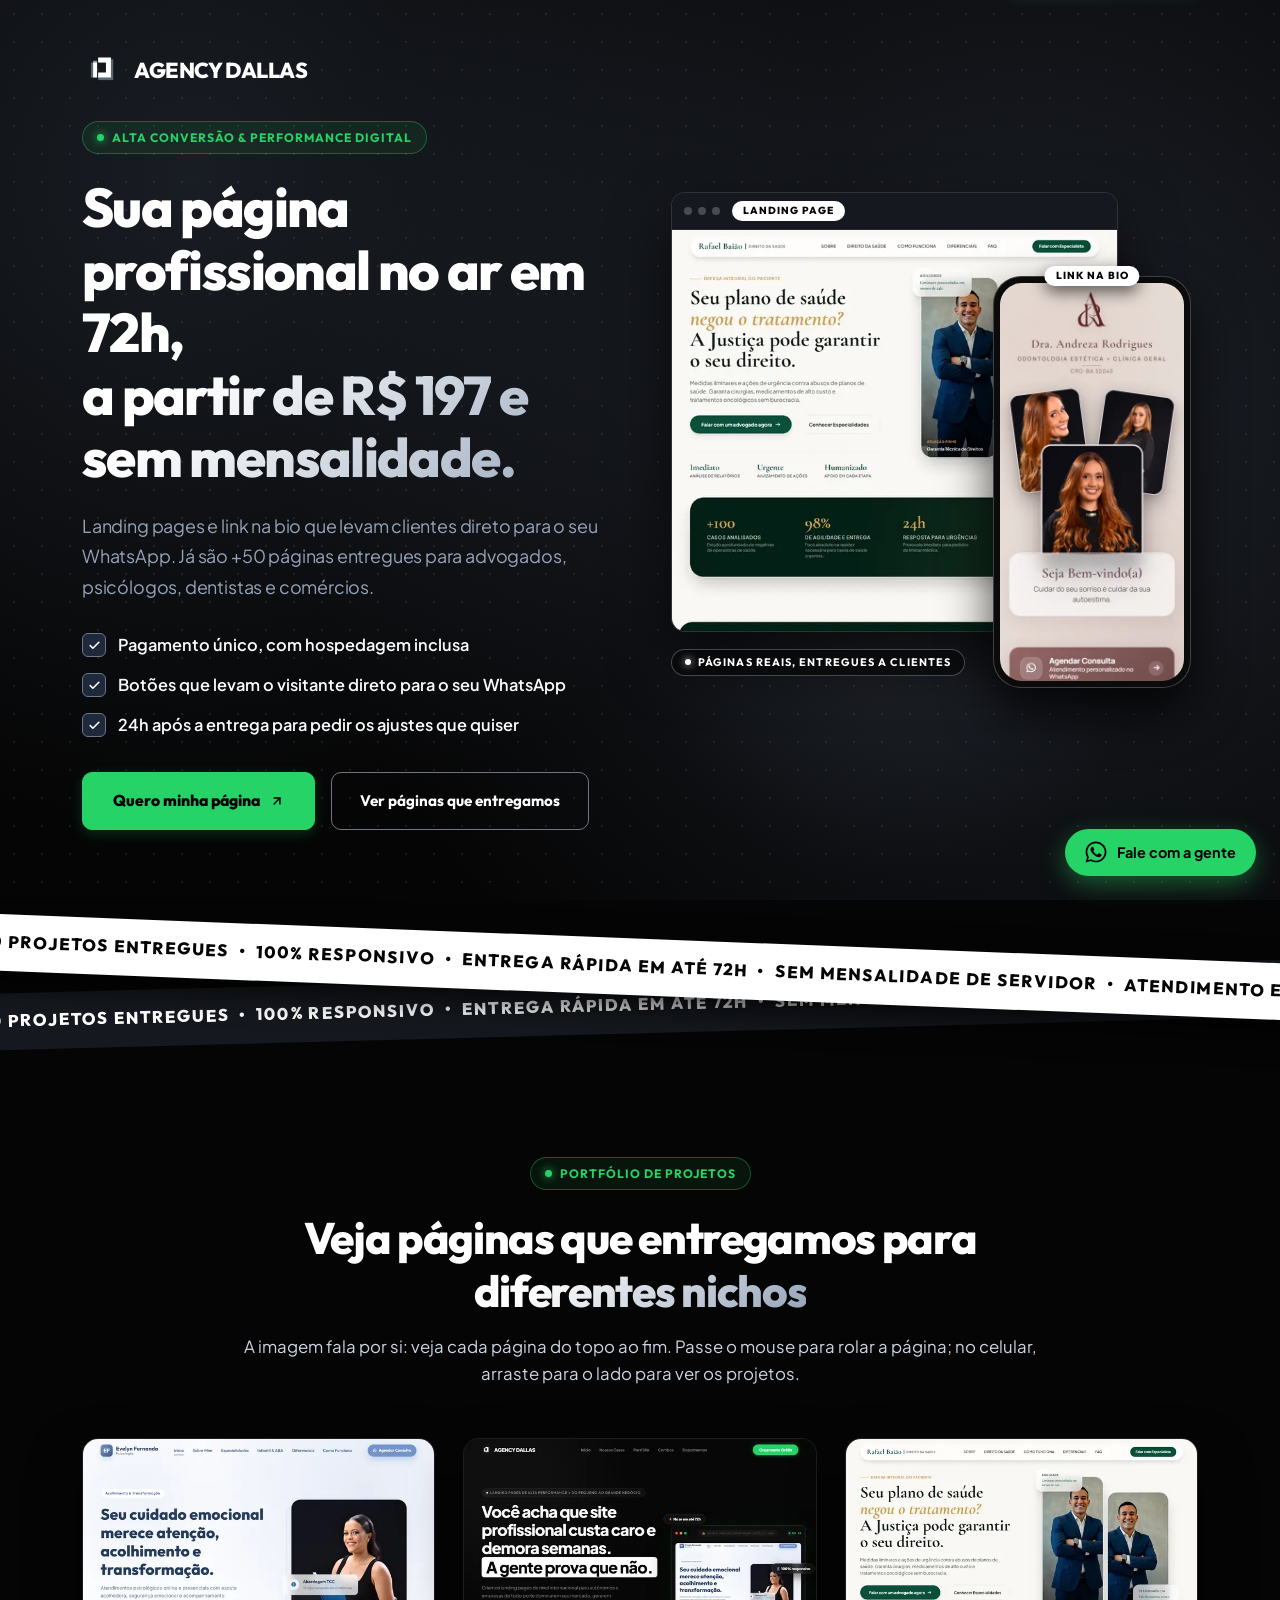
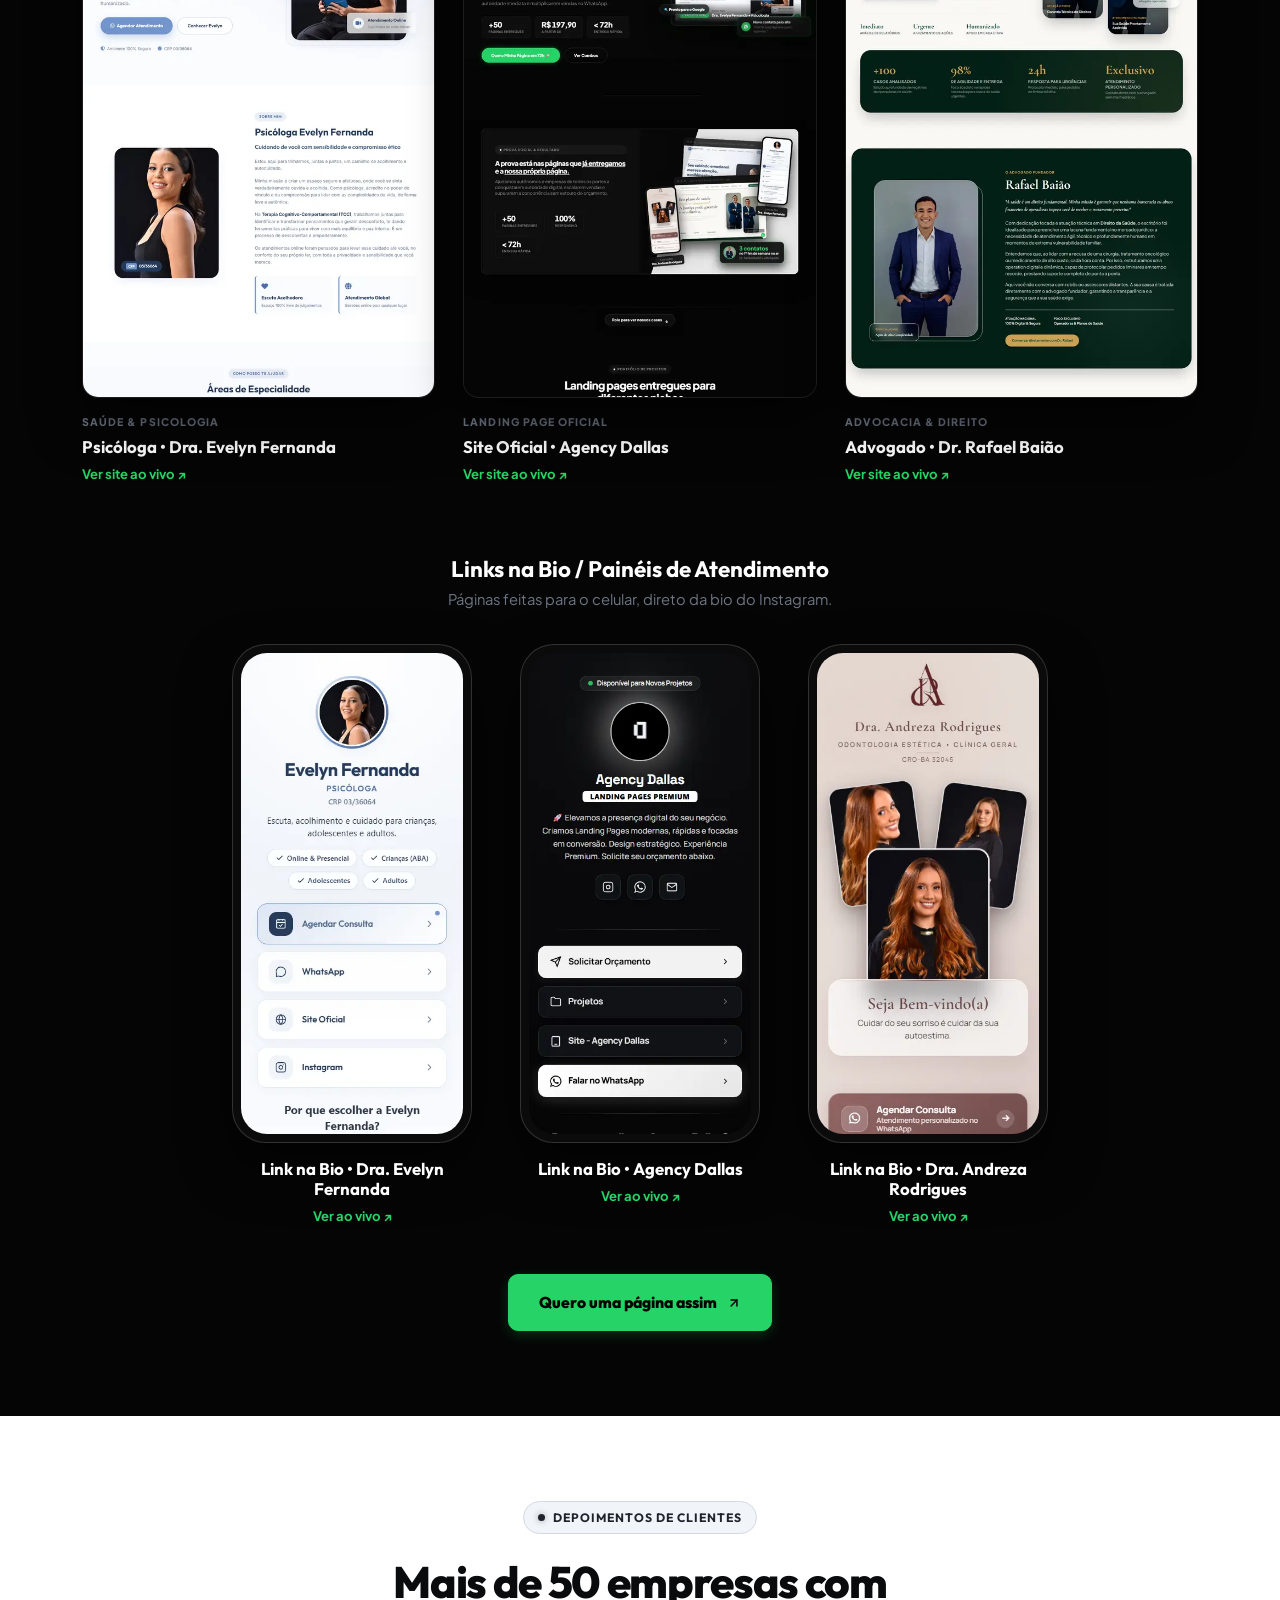
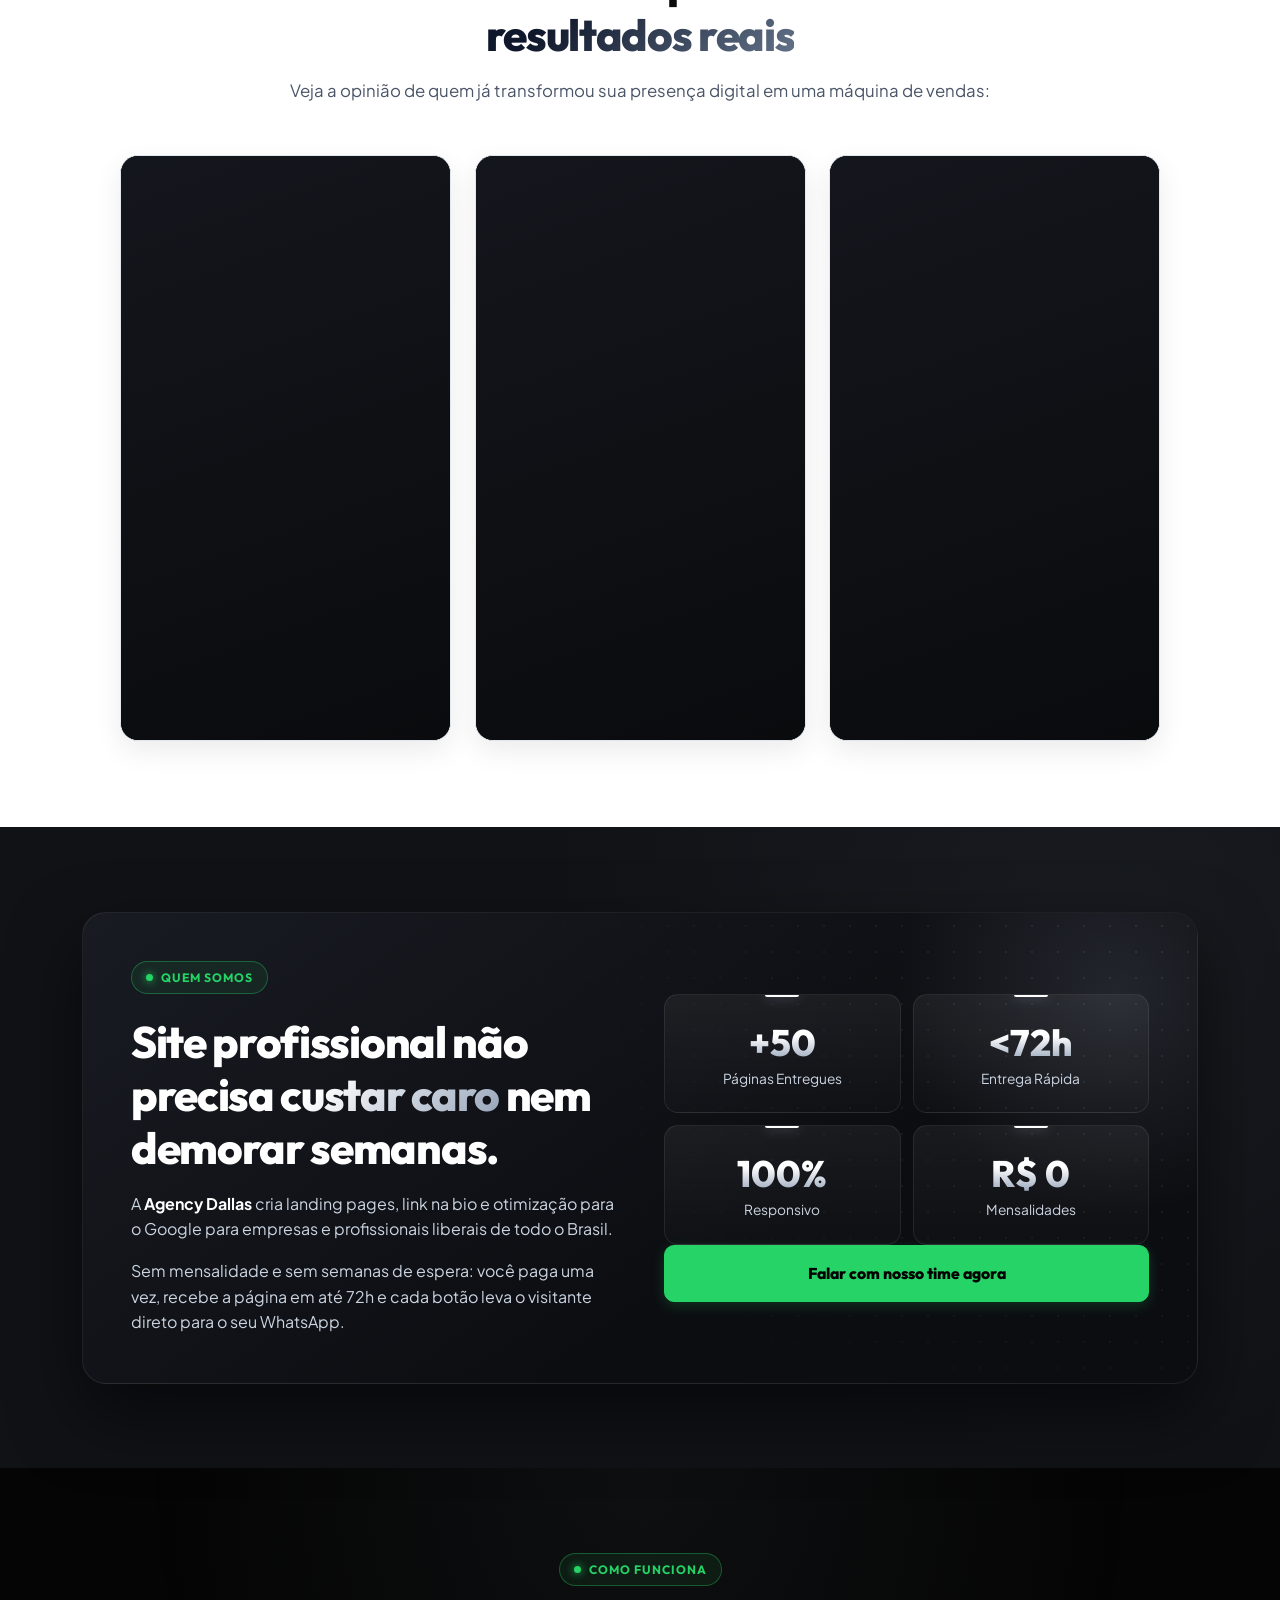
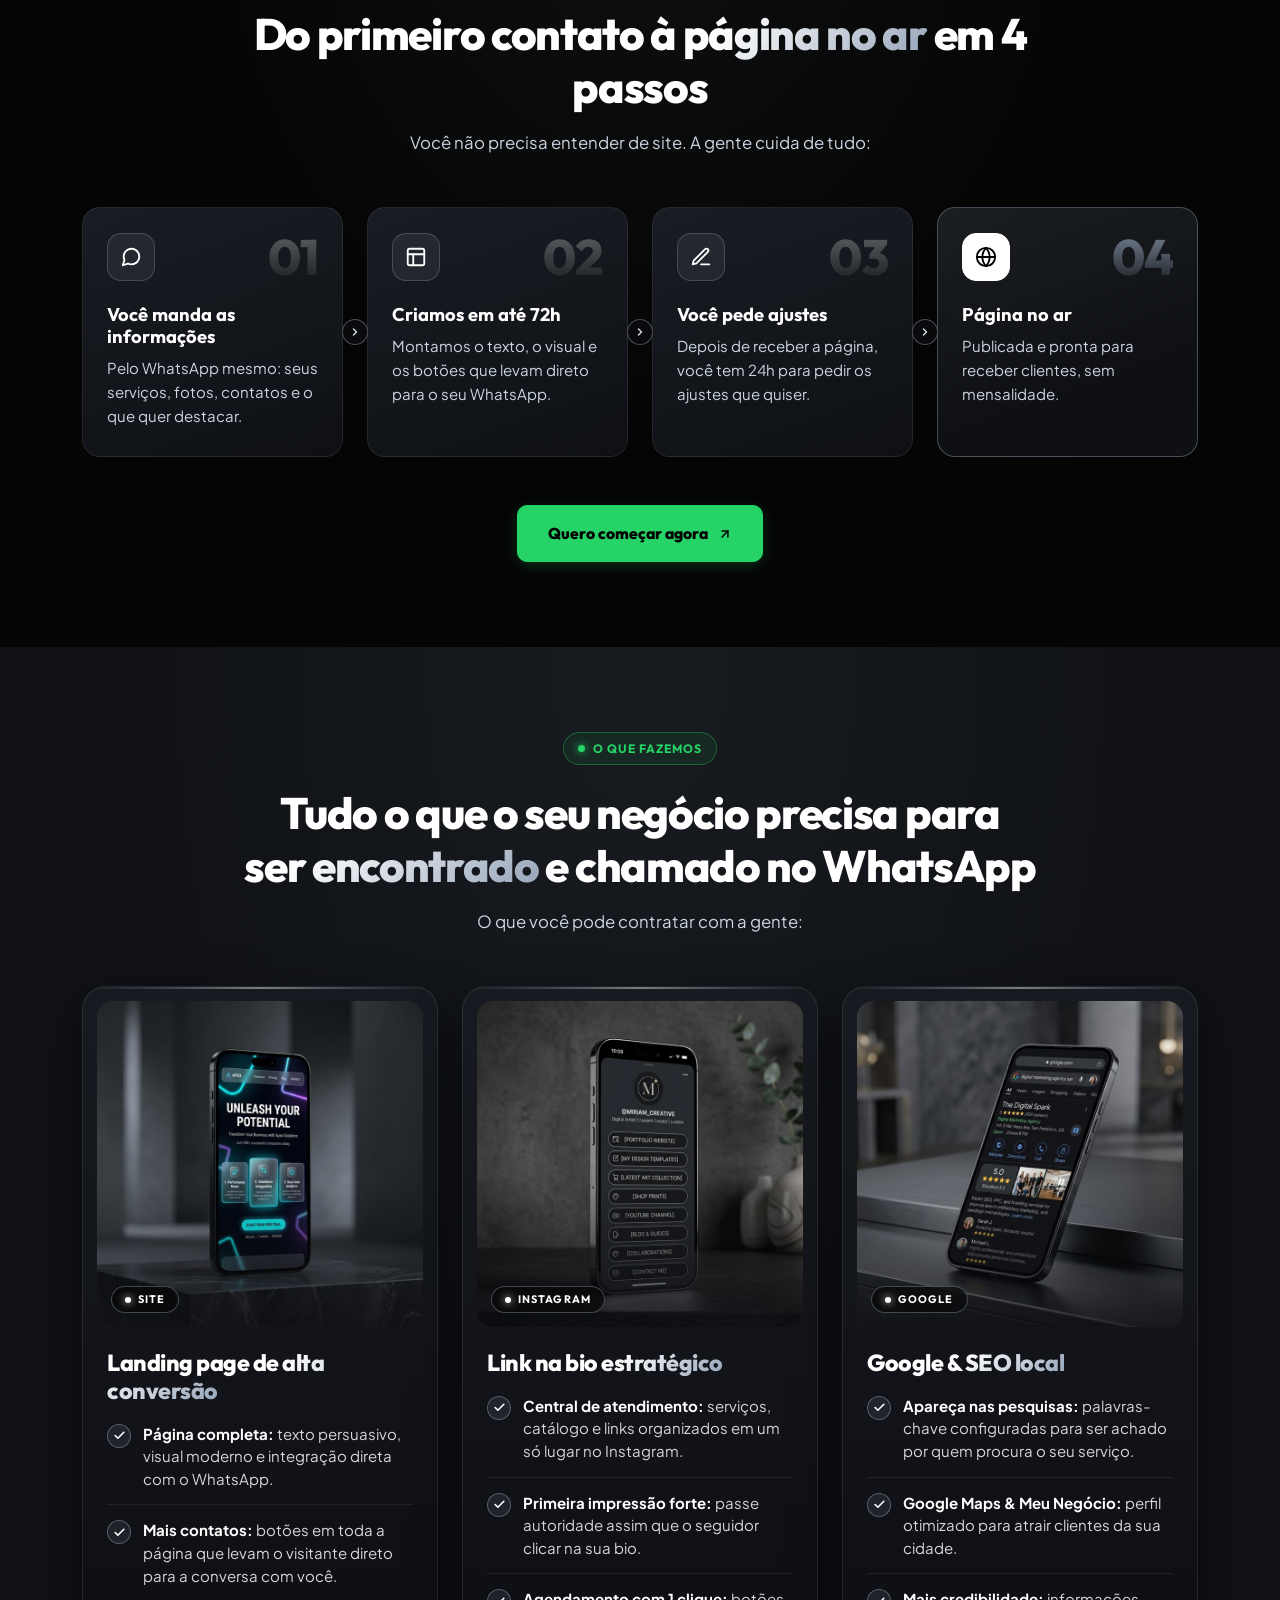
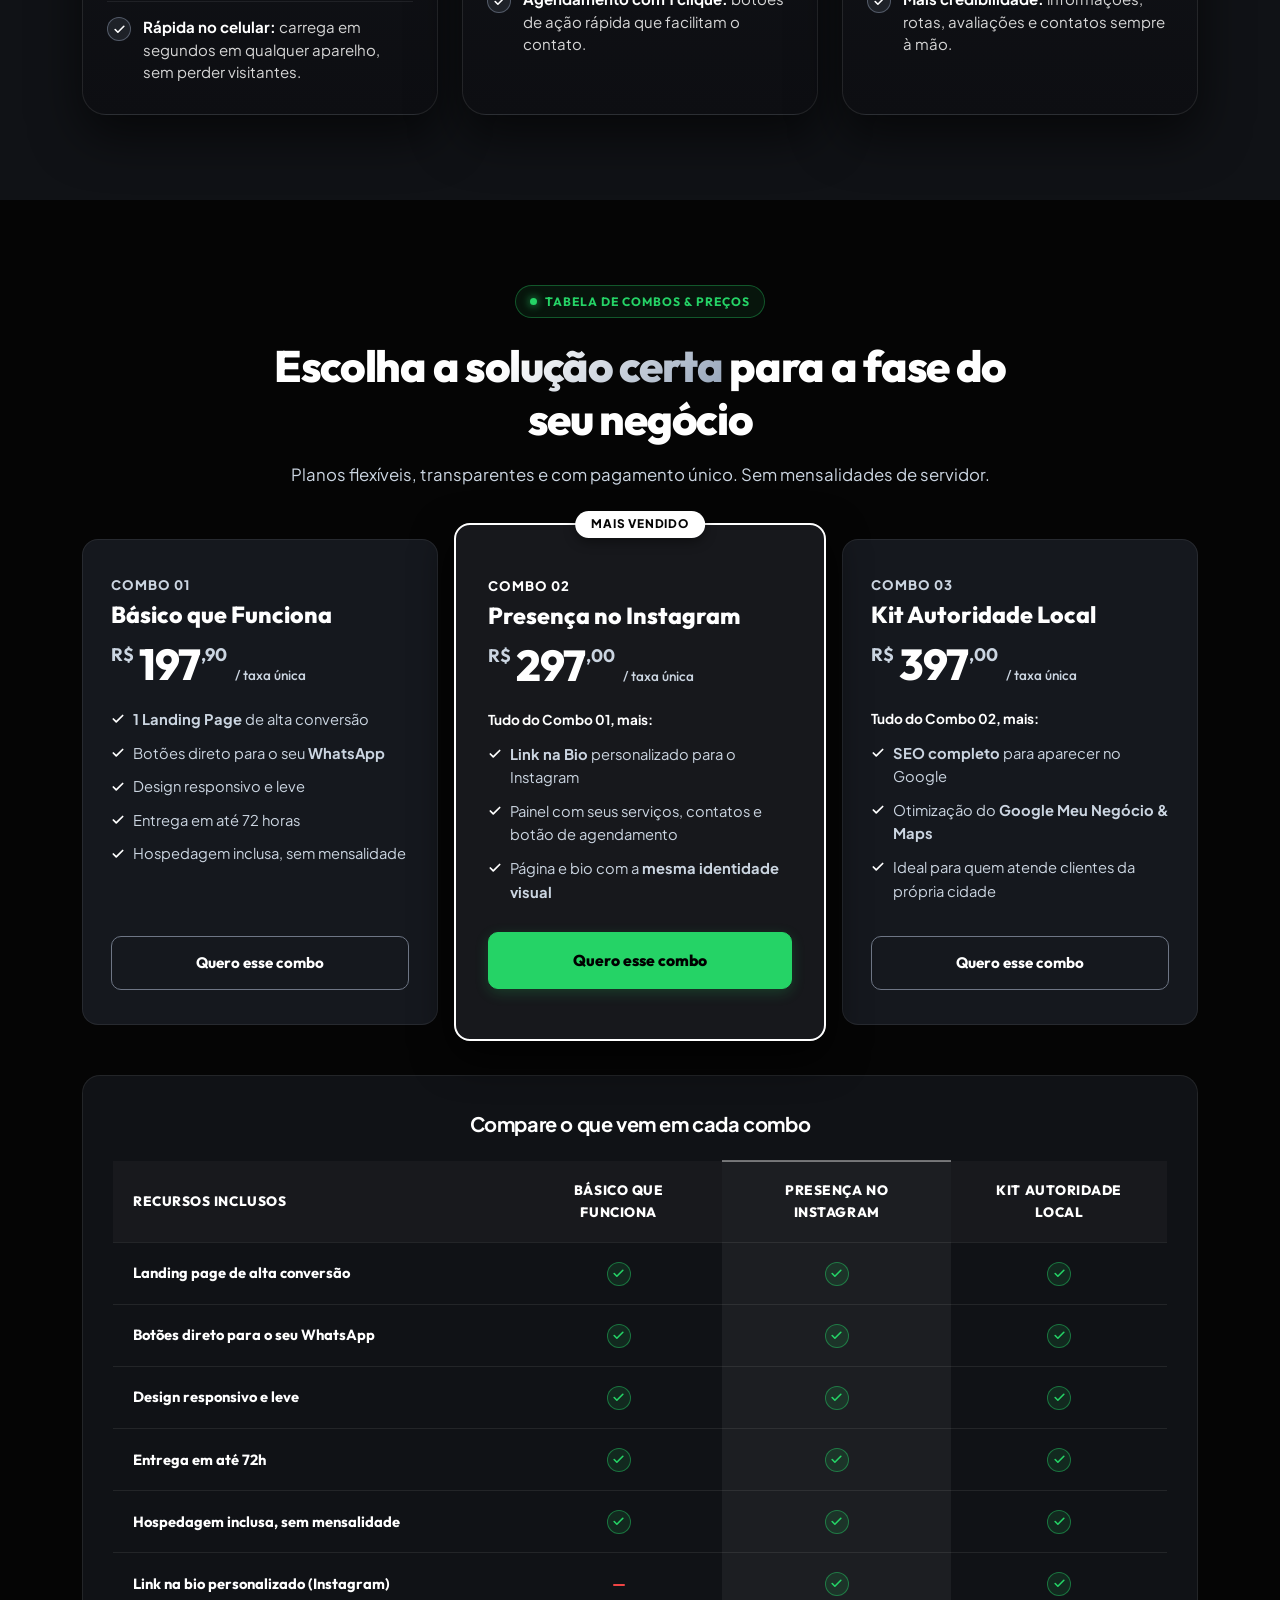
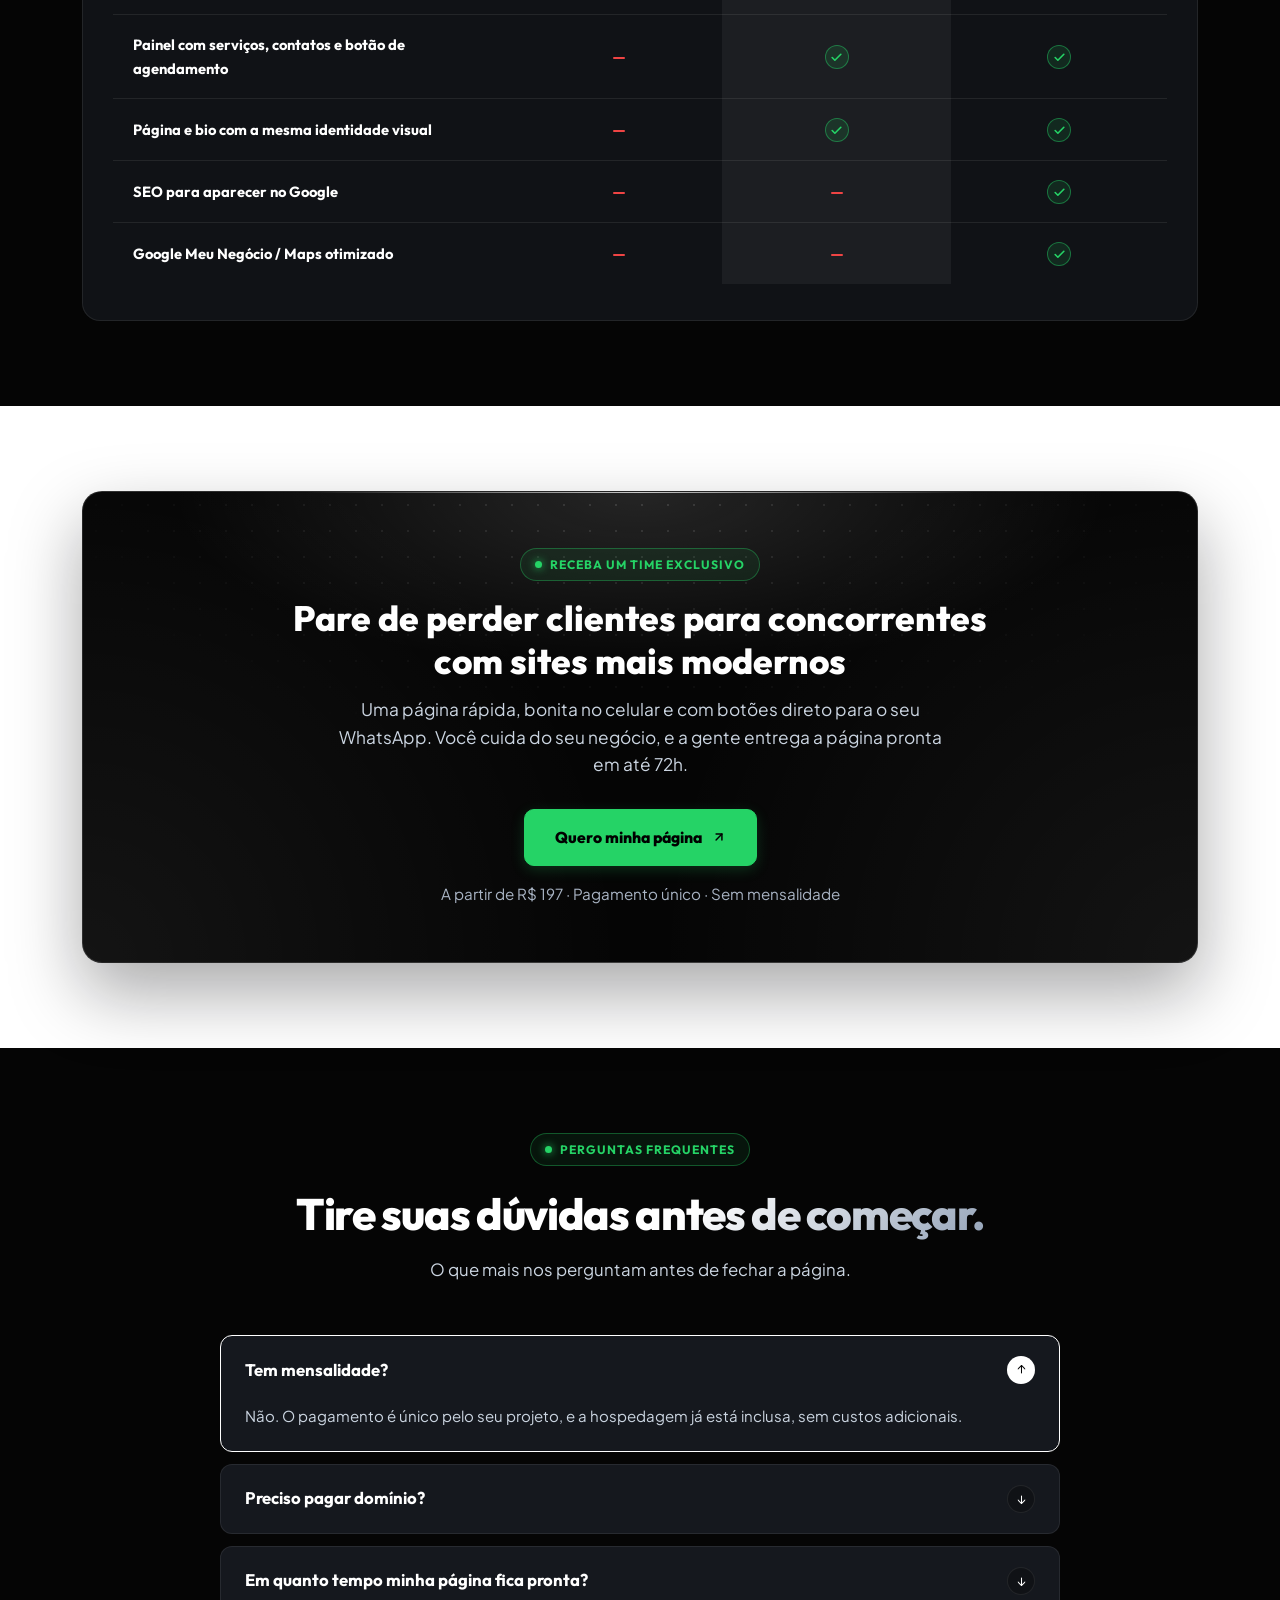
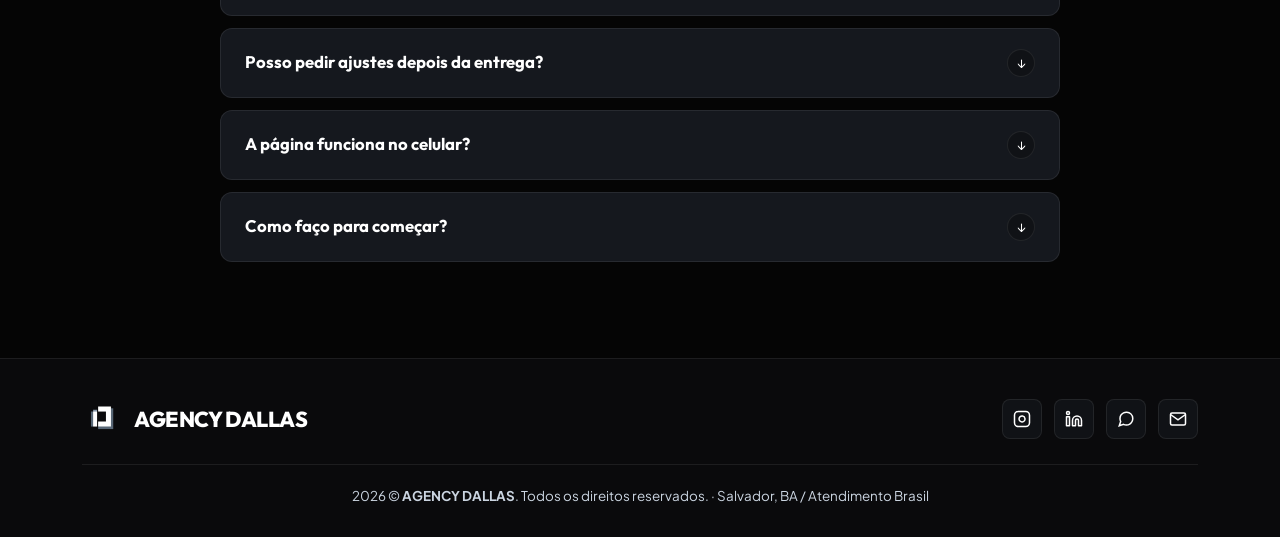
==== commit b3e8d1ea: "ajustar pente fino." ====
--- a/lp.html
+++ b/lp.html
@@ -33,8 +33,26 @@
 </head>
 
 <body data-variante="B">
-
-  <!-- HERO SECTION + BOTÃO DIRETO PARA O WHATSAPP -->
+  <!-- Ícone de check: desenhado uma vez aqui e reaproveitado na página com <use> -->
+  <svg width="0" height="0" style="position: absolute;" aria-hidden="true">
+    <symbol id="ico-check" viewBox="0 0 24 24" fill="none" stroke="currentColor" stroke-width="3" stroke-linecap="round" stroke-linejoin="round"><polyline points="20 6 9 17 4 12"></polyline></symbol>
+  </svg>
+
+  <!-- BARRA FIXA DO TOPO: só no desktop, aparece depois que o hero sai da tela (JS) -->
+  <div class="lp-topbar" id="lp-topbar">
+    <div class="container lp-topbar-inner">
+      <a href="#topo" class="lp-logo-brand">
+        <img src="assets/logo-dallas.png" alt="Agency Dallas" width="28" height="28" style="height: 28px; width: auto;">
+        <span>AGENCY DALLAS</span>
+      </a>
+      <a href="https://api.whatsapp.com/send?phone=557191840986" target="_blank" rel="noopener" class="btn-dallas-primary js-wa-direct" data-origem="barra-topo">
+        <span>Quero minha página</span>
+        <svg width="12" height="12" viewBox="0 0 24 24" fill="none" stroke="currentColor" stroke-width="2.5" stroke-linecap="round" stroke-linejoin="round"><line x1="7" y1="17" x2="17" y2="7"></line><polyline points="7 7 17 7 17 17"></polyline></svg>
+      </a>
+    </div>
+  </div>
+
+  <!-- HERO SECTION + MOCKUP DE PÁGINAS ENTREGUES (as telas trocam sozinhas de projeto: vitrine do hero, no JS) -->
   <header class="lp-section-hero" id="topo">
     <div class="container">
       <div class="row align-items-center g-5">
@@ -63,15 +81,15 @@
 
           <ul class="lp-check-list">
             <li>
-              <span class="lp-check-icon">✓</span>
+              <span class="lp-check-icon"><svg class="lp-ico-check" aria-hidden="true"><use href="#ico-check"></use></svg></span>
               <span>Pagamento único, com hospedagem inclusa</span>
             </li>
             <li>
-              <span class="lp-check-icon">✓</span>
+              <span class="lp-check-icon"><svg class="lp-ico-check" aria-hidden="true"><use href="#ico-check"></use></svg></span>
               <span>Botões que levam o visitante direto para o seu WhatsApp</span>
             </li>
             <li>
-              <span class="lp-check-icon">✓</span>
+              <span class="lp-check-icon"><svg class="lp-ico-check" aria-hidden="true"><use href="#ico-check"></use></svg></span>
               <span>24h após a entrega para pedir os ajustes que quiser</span>
             </li>
           </ul>
@@ -87,32 +105,30 @@
           </div>
         </div>
 
-        <!-- LADO DIREITO: BOTÃO DIRETO PARA O WHATSAPP (VERSÃO B DO TESTE A/B) -->
+        <!-- LADO DIREITO: MOCKUP COM PÁGINAS ENTREGUES (mesmas imagens da galeria; passe o mouse para rolar) -->
         <div class="col-lg-6">
-          <div class="lp-form-card" id="formulario-conversao">
-            <h2 class="lp-form-title">Fale agora com a gente no WhatsApp</h2>
-            <p class="lp-form-subtitle">Clique no botão e a conversa abre no seu WhatsApp com a mensagem pronta. Você recebe uma proposta personalizada, sem compromisso.</p>
-
-            <ul class="lp-check-list mb-0">
-              <li>
-                <span class="lp-check-icon">✓</span>
-                <span>Sem cadastro: você fala direto com a gente</span>
-              </li>
-              <li>
-                <span class="lp-check-icon">✓</span>
-                <span>Página pronta em até 72h</span>
-              </li>
-              <li>
-                <span class="lp-check-icon">✓</span>
-                <span>A partir de R$ 197, pagamento único</span>
-              </li>
-            </ul>
-
-            <a href="https://api.whatsapp.com/send?phone=557191840986" target="_blank" rel="noopener" class="lp-form-submit-btn mt-3 js-wa-direct" data-origem="hero-card">
-              <span>Chamar no WhatsApp agora</span>
-              <svg width="18" height="18" viewBox="0 0 24 24" fill="none" stroke="currentColor" stroke-width="2.5" stroke-linecap="round" stroke-linejoin="round"><line x1="5" y1="12" x2="19" y2="12"></line><polyline points="12 5 19 12 12 19"></polyline></svg>
-            </a>
-          </div>
+          <a href="#portfolio" class="lp-hero-mockup" aria-label="Ver páginas que entregamos">
+            <div class="lp-hero-browser">
+              <div class="lp-hero-browser-bar" aria-hidden="true">
+                <span></span><span></span><span></span>
+                <strong class="lp-hero-label">Landing page</strong>
+              </div>
+              <div class="lp-hero-screen">
+                <img class="lp-is-active" src="assets/galeria/rafael-baiao.webp" alt="Landing page entregue para o advogado Dr. Rafael Baião" decoding="async">
+                <img data-src="assets/galeria/evelyn-fernanda.webp" alt="Landing page entregue para a psicóloga Dra. Evelyn Fernanda" decoding="async">
+                <img data-src="assets/galeria/agency-dallas.webp" alt="Site oficial da Agency Dallas" decoding="async">
+              </div>
+            </div>
+            <div class="lp-hero-phone">
+              <strong class="lp-hero-label" aria-hidden="true">Link na bio</strong>
+              <div class="lp-hero-screen">
+                <img class="lp-is-active" src="assets/galeria/andreza-rodrigues-bio.webp" alt="Link na bio entregue para a Dra. Andreza Rodrigues" decoding="async">
+                <img data-src="assets/galeria/evelyn-fernanda-bio.webp" alt="Link na bio entregue para a Dra. Evelyn Fernanda" decoding="async">
+                <img data-src="assets/galeria/agency-dallas-bio.webp" alt="Link na bio da Agency Dallas" decoding="async">
+              </div>
+            </div>
+            <span class="lp-hero-mockup-tag">Páginas reais, entregues a clientes</span>
+          </a>
         </div>
 
       </div>
@@ -123,12 +139,12 @@
   <section class="lp-marquee-container">
     <div class="lp-marquee-track-1">
       <div class="marquee-content">
-        +50 PROJETOS ENTREGUES &nbsp;•&nbsp; +100% RESPONSIVO &nbsp;•&nbsp; ENTREGA RÁPIDA EM ATÉ 72H &nbsp;•&nbsp; SEM MENSALIDADE DE SERVIDOR &nbsp;•&nbsp; ATENDIMENTO EM TODO O BRASIL &nbsp;•&nbsp; A PARTIR DE R$ 197 &nbsp;•&nbsp; +50 PROJETOS ENTREGUES &nbsp;•&nbsp; +100% RESPONSIVO &nbsp;•&nbsp; ENTREGA RÁPIDA EM ATÉ 72H &nbsp;•&nbsp; SEM MENSALIDADE DE SERVIDOR &nbsp;•&nbsp; ATENDIMENTO EM TODO O BRASIL &nbsp;•&nbsp;
+        +50 PROJETOS ENTREGUES &nbsp;•&nbsp; 100% RESPONSIVO &nbsp;•&nbsp; ENTREGA RÁPIDA EM ATÉ 72H &nbsp;•&nbsp; SEM MENSALIDADE DE SERVIDOR &nbsp;•&nbsp; ATENDIMENTO EM TODO O BRASIL &nbsp;•&nbsp; A PARTIR DE R$ 197 &nbsp;•&nbsp; +50 PROJETOS ENTREGUES &nbsp;•&nbsp; 100% RESPONSIVO &nbsp;•&nbsp; ENTREGA RÁPIDA EM ATÉ 72H &nbsp;•&nbsp; SEM MENSALIDADE DE SERVIDOR &nbsp;•&nbsp; ATENDIMENTO EM TODO O BRASIL &nbsp;•&nbsp;
       </div>
     </div>
     <div class="lp-marquee-track-2">
       <div class="marquee-content">
-        +50 PROJETOS ENTREGUES &nbsp;•&nbsp; +100% RESPONSIVO &nbsp;•&nbsp; ENTREGA RÁPIDA EM ATÉ 72H &nbsp;•&nbsp; SEM MENSALIDADE DE SERVIDOR &nbsp;•&nbsp; ATENDIMENTO EM TODO O BRASIL &nbsp;•&nbsp; A PARTIR DE R$ 197 &nbsp;•&nbsp; +50 PROJETOS ENTREGUES &nbsp;•&nbsp; +100% RESPONSIVO &nbsp;•&nbsp; ENTREGA RÁPIDA EM ATÉ 72H &nbsp;•&nbsp; SEM MENSALIDADE DE SERVIDOR &nbsp;•&nbsp; ATENDIMENTO EM TODO O BRASIL &nbsp;•&nbsp;
+        +50 PROJETOS ENTREGUES &nbsp;•&nbsp; 100% RESPONSIVO &nbsp;•&nbsp; ENTREGA RÁPIDA EM ATÉ 72H &nbsp;•&nbsp; SEM MENSALIDADE DE SERVIDOR &nbsp;•&nbsp; ATENDIMENTO EM TODO O BRASIL &nbsp;•&nbsp; A PARTIR DE R$ 197 &nbsp;•&nbsp; +50 PROJETOS ENTREGUES &nbsp;•&nbsp; 100% RESPONSIVO &nbsp;•&nbsp; ENTREGA RÁPIDA EM ATÉ 72H &nbsp;•&nbsp; SEM MENSALIDADE DE SERVIDOR &nbsp;•&nbsp; ATENDIMENTO EM TODO O BRASIL &nbsp;•&nbsp;
       </div>
     </div>
   </section>
@@ -145,12 +161,22 @@
           Veja páginas que entregamos para <span class="strong">diferentes nichos</span>
         </h2>
         <p class="lp-section-desc">
-          A imagem fala por si: veja cada página do topo ao fim. Passe o mouse (ou arraste, no celular) para rolar.
+          A imagem fala por si: veja cada página do topo ao fim. Passe o mouse para rolar a página; no celular, arraste para o lado para ver os projetos.
         </p>
       </div>
 
       <!-- GALERIA: páginas inteiras dos projetos (passe o mouse para rolar) -->
       <div class="lp-gallery-columns">
+        <a class="lp-gallery-item" href="https://psicologaevelynfernanda.netlify.app/" target="_blank" rel="noopener">
+          <div class="lp-gallery-window">
+            <img src="assets/galeria/evelyn-fernanda.webp" alt="Página completa da landing page da Dra. Evelyn Fernanda" loading="lazy">
+          </div>
+          <div class="lp-gallery-caption">
+            <span class="lp-gallery-niche">Saúde &amp; Psicologia</span>
+            <h3>Psicóloga • Dra. Evelyn Fernanda</h3>
+            <span class="lp-gallery-link">Ver site ao vivo ↗</span>
+          </div>
+        </a>
         <a class="lp-gallery-item" href="https://agencydallas.netlify.app/" target="_blank" rel="noopener">
           <div class="lp-gallery-window">
             <img src="assets/galeria/agency-dallas.webp" alt="Página completa do site oficial da Agency Dallas" loading="lazy">
@@ -161,16 +187,6 @@
             <span class="lp-gallery-link">Ver site ao vivo ↗</span>
           </div>
         </a>
-        <a class="lp-gallery-item" href="https://psicologaevelynfernanda.netlify.app/" target="_blank" rel="noopener">
-          <div class="lp-gallery-window">
-            <img src="assets/galeria/evelyn-fernanda.webp" alt="Página completa da landing page da Dra. Evelyn Fernanda" loading="lazy">
-          </div>
-          <div class="lp-gallery-caption">
-            <span class="lp-gallery-niche">Saúde &amp; Psicologia</span>
-            <h3>Psicóloga • Dra. Evelyn Fernanda</h3>
-            <span class="lp-gallery-link">Ver site ao vivo ↗</span>
-          </div>
-        </a>
         <a class="lp-gallery-item" href="https://advrafaelbaiao.netlify.app/" target="_blank" rel="noopener">
           <div class="lp-gallery-window">
             <img src="assets/galeria/rafael-baiao.webp" alt="Página completa da landing page do Dr. Rafael Baião" loading="lazy">
@@ -188,6 +204,17 @@
         <p>Páginas feitas para o celular, direto da bio do Instagram.</p>
       </div>
       <div class="lp-gallery-phones">
+        <a class="lp-gallery-phone" href="https://evelynfernandabio.netlify.app/" target="_blank" rel="noopener">
+          <div class="lp-gallery-phone-frame">
+            <div class="lp-gallery-window lp-gallery-window--phone">
+              <img src="assets/galeria/evelyn-fernanda-bio.webp" alt="Link na Bio da Dra. Evelyn Fernanda" loading="lazy">
+            </div>
+          </div>
+          <div class="lp-gallery-caption">
+            <h3>Link na Bio • Dra. Evelyn Fernanda</h3>
+            <span class="lp-gallery-link">Ver ao vivo ↗</span>
+          </div>
+        </a>
         <a class="lp-gallery-phone" href="https://agencydallasbio.netlify.app/" target="_blank" rel="noopener">
           <div class="lp-gallery-phone-frame">
             <div class="lp-gallery-window lp-gallery-window--phone">
@@ -196,17 +223,6 @@
           </div>
           <div class="lp-gallery-caption">
             <h3>Link na Bio • Agency Dallas</h3>
-            <span class="lp-gallery-link">Ver ao vivo ↗</span>
-          </div>
-        </a>
-        <a class="lp-gallery-phone" href="https://evelynfernandabio.netlify.app/" target="_blank" rel="noopener">
-          <div class="lp-gallery-phone-frame">
-            <div class="lp-gallery-window lp-gallery-window--phone">
-              <img src="assets/galeria/evelyn-fernanda-bio.webp" alt="Link na Bio da Dra. Evelyn Fernanda" loading="lazy">
-            </div>
-          </div>
-          <div class="lp-gallery-caption">
-            <h3>Link na Bio • Dra. Evelyn Fernanda</h3>
             <span class="lp-gallery-link">Ver ao vivo ↗</span>
           </div>
         </a>
@@ -287,6 +303,18 @@
               Sem mensalidade e sem semanas de espera: você paga uma vez, recebe a página em até 72h e cada botão leva o visitante direto para o seu WhatsApp.
             </p>
 
+            <!-- ROSTO DA AGÊNCIA: salve a foto em assets/foto-time.jpg (quadrada, a partir de 240×240).
+                 Enquanto o arquivo não existir, o JS esconde este bloco para não aparecer imagem quebrada. -->
+            <figure class="lp-about-person">
+              <img src="assets/foto-time.jpg" alt="Time da Agency Dallas" width="120" height="120" decoding="async">
+              <figcaption>
+                <strong>Time Agency Dallas</strong>
+                <span>É com a gente que você fala no WhatsApp, do primeiro contato à página no ar.</span>
+              </figcaption>
+            </figure>
+          </div>
+
+          <div class="col-lg-6">
             <div class="lp-stats-grid">
               <div class="lp-stat-box">
                 <div class="lp-stat-number">+50</div>
@@ -305,22 +333,9 @@
                 <div class="lp-stat-label">Mensalidades</div>
               </div>
             </div>
-          </div>
-
-          <div class="col-lg-6 text-center">
-            <div class="p-4 bg-dallas-black border-dallas border rounded-4 text-start">
-              <div class="d-flex flex-wrap align-items-center gap-2 mb-3">
-                <span class="badge bg-light text-dark fw-bold px-3 py-2">ESTRUTURA DALLAS</span>
-                <span class="badge border text-light px-3 py-2">ATENDIMENTO BRASIL</span>
-              </div>
-              <h3 class="h4 text-white fw-bold mb-3">Tecnologia, Design & Vendas em Sintonia</h3>
-              <p class="text-dallas-light fs-6 mb-4">
-                Cada projeto é construído com código leve, otimização SEO e arquitetura mobile-first para garantir que seus visitantes se transformem em compradores reais.
-              </p>
-              <a href="https://api.whatsapp.com/send?phone=557191840986" target="_blank" rel="noopener" class="btn-dallas-primary w-100 js-wa-direct" data-origem="sobre">
-                <span>Falar com nosso time agora</span>
-              </a>
-            </div>
+            <a href="https://api.whatsapp.com/send?phone=557191840986" target="_blank" rel="noopener" class="btn-dallas-primary w-100 mt-4 js-wa-direct" data-origem="sobre">
+              <span>Falar com nosso time agora</span>
+            </a>
           </div>
         </div>
       </div>
@@ -345,22 +360,34 @@
 
       <div class="lp-steps-grid">
         <div class="lp-step-card">
-          <div class="lp-step-number">01</div>
+          <div class="lp-step-top">
+            <div class="lp-step-icon"><svg width="22" height="22" viewBox="0 0 24 24" fill="none" stroke="currentColor" stroke-width="2" stroke-linecap="round" stroke-linejoin="round" aria-hidden="true"><path d="M21 11.5a8.38 8.38 0 0 1-.9 3.8 8.5 8.5 0 0 1-7.6 4.7 8.38 8.38 0 0 1-3.8-.9L3 21l1.9-5.7a8.38 8.38 0 0 1-.9-3.8 8.5 8.5 0 0 1 4.7-7.6 8.38 8.38 0 0 1 3.8-.9h.5a8.48 8.48 0 0 1 8 8v.5z"></path></svg></div>
+            <div class="lp-step-number">01</div>
+          </div>
           <h3 class="lp-step-title">Você manda as informações</h3>
           <p class="lp-step-text">Pelo WhatsApp mesmo: seus serviços, fotos, contatos e o que quer destacar.</p>
         </div>
         <div class="lp-step-card">
-          <div class="lp-step-number">02</div>
+          <div class="lp-step-top">
+            <div class="lp-step-icon"><svg width="22" height="22" viewBox="0 0 24 24" fill="none" stroke="currentColor" stroke-width="2" stroke-linecap="round" stroke-linejoin="round" aria-hidden="true"><rect x="3" y="3" width="18" height="18" rx="2" ry="2"></rect><line x1="3" y1="9" x2="21" y2="9"></line><line x1="9" y1="21" x2="9" y2="9"></line></svg></div>
+            <div class="lp-step-number">02</div>
+          </div>
           <h3 class="lp-step-title">Criamos em até 72h</h3>
           <p class="lp-step-text">Montamos o texto, o visual e os botões que levam direto para o seu WhatsApp.</p>
         </div>
         <div class="lp-step-card">
-          <div class="lp-step-number">03</div>
+          <div class="lp-step-top">
+            <div class="lp-step-icon"><svg width="22" height="22" viewBox="0 0 24 24" fill="none" stroke="currentColor" stroke-width="2" stroke-linecap="round" stroke-linejoin="round" aria-hidden="true"><path d="M12 20h9"></path><path d="M16.5 3.5a2.121 2.121 0 0 1 3 3L7 19l-4 1 1-4L16.5 3.5z"></path></svg></div>
+            <div class="lp-step-number">03</div>
+          </div>
           <h3 class="lp-step-title">Você pede ajustes</h3>
           <p class="lp-step-text">Depois de receber a página, você tem 24h para pedir os ajustes que quiser.</p>
         </div>
-        <div class="lp-step-card">
-          <div class="lp-step-number">04</div>
+        <div class="lp-step-card lp-step-card--final">
+          <div class="lp-step-top">
+            <div class="lp-step-icon"><svg width="22" height="22" viewBox="0 0 24 24" fill="none" stroke="currentColor" stroke-width="2" stroke-linecap="round" stroke-linejoin="round" aria-hidden="true"><circle cx="12" cy="12" r="10"></circle><line x1="2" y1="12" x2="22" y2="12"></line><path d="M12 2a15.3 15.3 0 0 1 4 10 15.3 15.3 0 0 1-4 10 15.3 15.3 0 0 1-4-10 15.3 15.3 0 0 1 4-10z"></path></svg></div>
+            <div class="lp-step-number">04</div>
+          </div>
           <h3 class="lp-step-title">Página no ar</h3>
           <p class="lp-step-text">Publicada e pronta para receber clientes, sem mensalidade.</p>
         </div>
@@ -396,24 +423,25 @@
         <article class="lp-feature-card">
           <div class="lp-feature-visual">
             <img src="assets/foto-lp-720.jpg" alt="Landing page aberta no celular e no computador" class="lp-feature-img" width="720" height="720" loading="lazy" decoding="async">
+            <span class="lp-feature-tag">Site</span>
           </div>
           <div class="lp-feature-content">
             <h3 class="lp-feature-title">Landing page <span class="highlight-tag">de alta conversão</span></h3>
             <ul class="lp-feature-bullets">
               <li class="lp-feature-item">
-                <div class="lp-feature-check">✓</div>
+                <div class="lp-feature-check"><svg class="lp-ico-check" aria-hidden="true"><use href="#ico-check"></use></svg></div>
                 <div class="lp-feature-text">
                   <strong>Página completa:</strong> texto persuasivo, visual moderno e integração direta com o WhatsApp.
                 </div>
               </li>
               <li class="lp-feature-item">
-                <div class="lp-feature-check">✓</div>
+                <div class="lp-feature-check"><svg class="lp-ico-check" aria-hidden="true"><use href="#ico-check"></use></svg></div>
                 <div class="lp-feature-text">
                   <strong>Mais contatos:</strong> botões em toda a página que levam o visitante direto para a conversa com você.
                 </div>
               </li>
               <li class="lp-feature-item">
-                <div class="lp-feature-check">✓</div>
+                <div class="lp-feature-check"><svg class="lp-ico-check" aria-hidden="true"><use href="#ico-check"></use></svg></div>
                 <div class="lp-feature-text">
                   <strong>Rápida no celular:</strong> carrega em segundos em qualquer aparelho, sem perder visitantes.
                 </div>
@@ -426,24 +454,25 @@
         <article class="lp-feature-card">
           <div class="lp-feature-visual">
             <img src="assets/foto-bio-720.jpg" alt="Link na bio aberto no celular" class="lp-feature-img" width="720" height="720" loading="lazy" decoding="async">
+            <span class="lp-feature-tag">Instagram</span>
           </div>
           <div class="lp-feature-content">
             <h3 class="lp-feature-title">Link na bio <span class="highlight-tag">estratégico</span></h3>
             <ul class="lp-feature-bullets">
               <li class="lp-feature-item">
-                <div class="lp-feature-check">✓</div>
+                <div class="lp-feature-check"><svg class="lp-ico-check" aria-hidden="true"><use href="#ico-check"></use></svg></div>
                 <div class="lp-feature-text">
                   <strong>Central de atendimento:</strong> serviços, catálogo e links organizados em um só lugar no Instagram.
                 </div>
               </li>
               <li class="lp-feature-item">
-                <div class="lp-feature-check">✓</div>
+                <div class="lp-feature-check"><svg class="lp-ico-check" aria-hidden="true"><use href="#ico-check"></use></svg></div>
                 <div class="lp-feature-text">
                   <strong>Primeira impressão forte:</strong> passe autoridade assim que o seguidor clicar na sua bio.
                 </div>
               </li>
               <li class="lp-feature-item">
-                <div class="lp-feature-check">✓</div>
+                <div class="lp-feature-check"><svg class="lp-ico-check" aria-hidden="true"><use href="#ico-check"></use></svg></div>
                 <div class="lp-feature-text">
                   <strong>Agendamento com 1 clique:</strong> botões de ação rápida que facilitam o contato.
                 </div>
@@ -456,24 +485,25 @@
         <article class="lp-feature-card">
           <div class="lp-feature-visual">
             <img src="assets/foto-google-720.jpg" alt="Perfil de empresa otimizado no Google" class="lp-feature-img" width="720" height="720" loading="lazy" decoding="async">
+            <span class="lp-feature-tag">Google</span>
           </div>
           <div class="lp-feature-content">
             <h3 class="lp-feature-title">Google <span class="highlight-tag">& SEO local</span></h3>
             <ul class="lp-feature-bullets">
               <li class="lp-feature-item">
-                <div class="lp-feature-check">✓</div>
+                <div class="lp-feature-check"><svg class="lp-ico-check" aria-hidden="true"><use href="#ico-check"></use></svg></div>
                 <div class="lp-feature-text">
                   <strong>Apareça nas pesquisas:</strong> palavras-chave configuradas para ser achado por quem procura o seu serviço.
                 </div>
               </li>
               <li class="lp-feature-item">
-                <div class="lp-feature-check">✓</div>
+                <div class="lp-feature-check"><svg class="lp-ico-check" aria-hidden="true"><use href="#ico-check"></use></svg></div>
                 <div class="lp-feature-text">
                   <strong>Google Maps & Meu Negócio:</strong> perfil otimizado para atrair clientes da sua cidade.
                 </div>
               </li>
               <li class="lp-feature-item">
-                <div class="lp-feature-check">✓</div>
+                <div class="lp-feature-check"><svg class="lp-ico-check" aria-hidden="true"><use href="#ico-check"></use></svg></div>
                 <div class="lp-feature-text">
                   <strong>Mais credibilidade:</strong> informações, rotas, avaliações e contatos sempre à mão.
                 </div>
@@ -508,7 +538,7 @@
             <div>
               <div class="lp-combo-name">COMBO 01</div>
               <h3 class="lp-pricing-title">Básico que Funciona</h3>
-              <div class="lp-price-val">R$ 197,90 <span>/ taxa única</span></div>
+              <div class="lp-price-val"><span class="lp-price-currency">R$</span>197<span class="lp-price-cents">,90</span><span class="lp-price-period">/ taxa única</span></div>
 
               <ul class="lp-pricing-bullets">
                 <li><strong>1 Landing Page</strong> de alta conversão</li>
@@ -528,11 +558,11 @@
         <!-- COMBO 2 (FEATURED) -->
         <div class="col-lg-4">
           <div class="lp-pricing-card featured">
-            <span class="lp-featured-badge">⭐ MAIS VENDIDO</span>
+            <span class="lp-featured-badge">MAIS VENDIDO</span>
             <div>
               <div class="lp-combo-name text-white">COMBO 02</div>
               <h3 class="lp-pricing-title">Presença no Instagram</h3>
-              <div class="lp-price-val">R$ 297,00 <span>/ taxa única</span></div>
+              <div class="lp-price-val"><span class="lp-price-currency">R$</span>297<span class="lp-price-cents">,00</span><span class="lp-price-period">/ taxa única</span></div>
               <p class="lp-pricing-lead">Tudo do Combo 01, mais:</p>
 
               <ul class="lp-pricing-bullets">
@@ -543,7 +573,7 @@
             </div>
 
             <a href="https://api.whatsapp.com/send?phone=557191840986" target="_blank" rel="noopener" class="btn-dallas-primary btn-full-width js-wa-direct" data-origem="combo" data-servico="Combo 2: Presença no Instagram (LP + Link na Bio)">
-              <span>Quero esse combo 🚀</span>
+              <span>Quero esse combo</span>
             </a>
           </div>
         </div>
@@ -554,7 +584,7 @@
             <div>
               <div class="lp-combo-name">COMBO 03</div>
               <h3 class="lp-pricing-title">Kit Autoridade Local</h3>
-              <div class="lp-price-val">R$ 397,00 <span>/ taxa única</span></div>
+              <div class="lp-price-val"><span class="lp-price-currency">R$</span>397<span class="lp-price-cents">,00</span><span class="lp-price-period">/ taxa única</span></div>
               <p class="lp-pricing-lead">Tudo do Combo 02, mais:</p>
 
               <ul class="lp-pricing-bullets">
@@ -579,70 +609,70 @@
             <tr>
               <th>Recursos inclusos</th>
               <th>Básico que Funciona</th>
-              <th class="col-highlight">Presença no Instagram ⭐</th>
+              <th class="col-highlight">Presença no Instagram</th>
               <th>Kit Autoridade Local</th>
             </tr>
           </thead>
           <tbody>
             <tr>
               <td>Landing page de alta conversão</td>
-              <td><span class="lp-check-mark">✓</span></td>
-              <td class="col-highlight"><span class="lp-check-mark">✓</span></td>
-              <td><span class="lp-check-mark">✓</span></td>
+              <td><span class="lp-check-mark" role="img" aria-label="Incluso"><svg class="lp-ico-check" aria-hidden="true"><use href="#ico-check"></use></svg></span></td>
+              <td class="col-highlight"><span class="lp-check-mark" role="img" aria-label="Incluso"><svg class="lp-ico-check" aria-hidden="true"><use href="#ico-check"></use></svg></span></td>
+              <td><span class="lp-check-mark" role="img" aria-label="Incluso"><svg class="lp-ico-check" aria-hidden="true"><use href="#ico-check"></use></svg></span></td>
             </tr>
             <tr>
               <td>Botões direto para o seu WhatsApp</td>
-              <td><span class="lp-check-mark">✓</span></td>
-              <td class="col-highlight"><span class="lp-check-mark">✓</span></td>
-              <td><span class="lp-check-mark">✓</span></td>
+              <td><span class="lp-check-mark" role="img" aria-label="Incluso"><svg class="lp-ico-check" aria-hidden="true"><use href="#ico-check"></use></svg></span></td>
+              <td class="col-highlight"><span class="lp-check-mark" role="img" aria-label="Incluso"><svg class="lp-ico-check" aria-hidden="true"><use href="#ico-check"></use></svg></span></td>
+              <td><span class="lp-check-mark" role="img" aria-label="Incluso"><svg class="lp-ico-check" aria-hidden="true"><use href="#ico-check"></use></svg></span></td>
             </tr>
             <tr>
               <td>Design responsivo e leve</td>
-              <td><span class="lp-check-mark">✓</span></td>
-              <td class="col-highlight"><span class="lp-check-mark">✓</span></td>
-              <td><span class="lp-check-mark">✓</span></td>
+              <td><span class="lp-check-mark" role="img" aria-label="Incluso"><svg class="lp-ico-check" aria-hidden="true"><use href="#ico-check"></use></svg></span></td>
+              <td class="col-highlight"><span class="lp-check-mark" role="img" aria-label="Incluso"><svg class="lp-ico-check" aria-hidden="true"><use href="#ico-check"></use></svg></span></td>
+              <td><span class="lp-check-mark" role="img" aria-label="Incluso"><svg class="lp-ico-check" aria-hidden="true"><use href="#ico-check"></use></svg></span></td>
             </tr>
             <tr>
               <td>Entrega em até 72h</td>
-              <td><span class="lp-check-mark">✓</span></td>
-              <td class="col-highlight"><span class="lp-check-mark">✓</span></td>
-              <td><span class="lp-check-mark">✓</span></td>
+              <td><span class="lp-check-mark" role="img" aria-label="Incluso"><svg class="lp-ico-check" aria-hidden="true"><use href="#ico-check"></use></svg></span></td>
+              <td class="col-highlight"><span class="lp-check-mark" role="img" aria-label="Incluso"><svg class="lp-ico-check" aria-hidden="true"><use href="#ico-check"></use></svg></span></td>
+              <td><span class="lp-check-mark" role="img" aria-label="Incluso"><svg class="lp-ico-check" aria-hidden="true"><use href="#ico-check"></use></svg></span></td>
             </tr>
             <tr>
               <td>Hospedagem inclusa, sem mensalidade</td>
-              <td><span class="lp-check-mark">✓</span></td>
-              <td class="col-highlight"><span class="lp-check-mark">✓</span></td>
-              <td><span class="lp-check-mark">✓</span></td>
+              <td><span class="lp-check-mark" role="img" aria-label="Incluso"><svg class="lp-ico-check" aria-hidden="true"><use href="#ico-check"></use></svg></span></td>
+              <td class="col-highlight"><span class="lp-check-mark" role="img" aria-label="Incluso"><svg class="lp-ico-check" aria-hidden="true"><use href="#ico-check"></use></svg></span></td>
+              <td><span class="lp-check-mark" role="img" aria-label="Incluso"><svg class="lp-ico-check" aria-hidden="true"><use href="#ico-check"></use></svg></span></td>
             </tr>
             <tr>
               <td>Link na bio personalizado (Instagram)</td>
-              <td><span class="lp-cross-mark">✕</span></td>
-              <td class="col-highlight"><span class="lp-check-mark">✓</span></td>
-              <td><span class="lp-check-mark">✓</span></td>
+              <td><span class="lp-cross-mark" role="img" aria-label="Não incluso"></span></td>
+              <td class="col-highlight"><span class="lp-check-mark" role="img" aria-label="Incluso"><svg class="lp-ico-check" aria-hidden="true"><use href="#ico-check"></use></svg></span></td>
+              <td><span class="lp-check-mark" role="img" aria-label="Incluso"><svg class="lp-ico-check" aria-hidden="true"><use href="#ico-check"></use></svg></span></td>
             </tr>
             <tr>
               <td>Painel com serviços, contatos e botão de agendamento</td>
-              <td><span class="lp-cross-mark">✕</span></td>
-              <td class="col-highlight"><span class="lp-check-mark">✓</span></td>
-              <td><span class="lp-check-mark">✓</span></td>
+              <td><span class="lp-cross-mark" role="img" aria-label="Não incluso"></span></td>
+              <td class="col-highlight"><span class="lp-check-mark" role="img" aria-label="Incluso"><svg class="lp-ico-check" aria-hidden="true"><use href="#ico-check"></use></svg></span></td>
+              <td><span class="lp-check-mark" role="img" aria-label="Incluso"><svg class="lp-ico-check" aria-hidden="true"><use href="#ico-check"></use></svg></span></td>
             </tr>
             <tr>
               <td>Página e bio com a mesma identidade visual</td>
-              <td><span class="lp-cross-mark">✕</span></td>
-              <td class="col-highlight"><span class="lp-check-mark">✓</span></td>
-              <td><span class="lp-check-mark">✓</span></td>
+              <td><span class="lp-cross-mark" role="img" aria-label="Não incluso"></span></td>
+              <td class="col-highlight"><span class="lp-check-mark" role="img" aria-label="Incluso"><svg class="lp-ico-check" aria-hidden="true"><use href="#ico-check"></use></svg></span></td>
+              <td><span class="lp-check-mark" role="img" aria-label="Incluso"><svg class="lp-ico-check" aria-hidden="true"><use href="#ico-check"></use></svg></span></td>
             </tr>
             <tr>
               <td>SEO para aparecer no Google</td>
-              <td><span class="lp-cross-mark">✕</span></td>
-              <td class="col-highlight"><span class="lp-cross-mark">✕</span></td>
-              <td><span class="lp-check-mark">✓</span></td>
+              <td><span class="lp-cross-mark" role="img" aria-label="Não incluso"></span></td>
+              <td class="col-highlight"><span class="lp-cross-mark" role="img" aria-label="Não incluso"></span></td>
+              <td><span class="lp-check-mark" role="img" aria-label="Incluso"><svg class="lp-ico-check" aria-hidden="true"><use href="#ico-check"></use></svg></span></td>
             </tr>
             <tr>
               <td>Google Meu Negócio / Maps otimizado</td>
-              <td><span class="lp-cross-mark">✕</span></td>
-              <td class="col-highlight"><span class="lp-cross-mark">✕</span></td>
-              <td><span class="lp-check-mark">✓</span></td>
+              <td><span class="lp-cross-mark" role="img" aria-label="Não incluso"></span></td>
+              <td class="col-highlight"><span class="lp-cross-mark" role="img" aria-label="Não incluso"></span></td>
+              <td><span class="lp-check-mark" role="img" aria-label="Incluso"><svg class="lp-ico-check" aria-hidden="true"><use href="#ico-check"></use></svg></span></td>
             </tr>
           </tbody>
         </table>
@@ -670,7 +700,7 @@
             <span>Quero minha página</span>
             <svg width="14" height="14" viewBox="0 0 24 24" fill="none" stroke="currentColor" stroke-width="2.5" stroke-linecap="round" stroke-linejoin="round"><line x1="7" y1="17" x2="17" y2="7"></line><polyline points="7 7 17 7 17 17"></polyline></svg>
           </a>
-          <div class="text-dark fs-6">
+          <div class="lp-cta-note">
             A partir de R$ 197 · Pagamento único · Sem mensalidade
           </div>
         </div>
@@ -802,7 +832,7 @@
       </div>
 
       <div class="lp-footer-copy">
-        2026 © <strong>AGENCY DALLAS</strong>. Todos os direitos reservados. · Salvador, BA / Atendimento Brasil 📍
+        2026 © <strong>AGENCY DALLAS</strong>. Todos os direitos reservados. · Salvador, BA / Atendimento Brasil
       </div>
     </div>
   </footer>
--- a/css/style.css
+++ b/css/style.css
@@ -243,6 +243,53 @@
   box-shadow: 0 4px 14px rgba(242, 242, 242, 0.2);
 }
 
+/* BARRA FIXA DO TOPO: só no desktop. O JS liga .lp-is-stuck quando o hero sai da tela. */
+.lp-topbar {
+  display: none;
+}
+
+@media (min-width: 992px) {
+  .lp-topbar {
+    display: block;
+    position: fixed;
+    top: 0;
+    left: 0;
+    right: 0;
+    z-index: 998;
+    background: rgba(5, 5, 5, 0.82);
+    -webkit-backdrop-filter: blur(12px);
+    backdrop-filter: blur(12px);
+    border-bottom: 1px solid var(--color-card-border);
+    transform: translateY(-100%);
+    visibility: hidden;
+    transition: transform var(--transition-smooth), visibility 0s linear 0.35s;
+  }
+
+  .lp-topbar.lp-is-stuck {
+    transform: none;
+    visibility: visible;
+    transition: transform var(--transition-smooth), visibility 0s;
+  }
+
+  .lp-topbar-inner {
+    display: flex;
+    align-items: center;
+    justify-content: space-between;
+    height: 56px;
+  }
+
+  .lp-topbar .lp-logo-brand {
+    gap: 10px;
+    font-size: 1.05rem;
+  }
+
+  .lp-topbar .btn-dallas-primary {
+    padding: 9px 18px;
+    font-size: 0.86rem;
+    border-radius: 8px;
+  }
+}
+
 /* Section Eyebrow / Badges */
 .lp-eyebrow {
   display: inline-flex;
@@ -287,17 +334,6 @@
   position: relative;
   display: inline-block;
   text-decoration: none;
-}
-
-.lp-title-main .highlight::after {
-  content: '';
-  position: absolute;
-  bottom: 2px;
-  left: 0;
-  width: 100%;
-  height: 3px;
-  background: linear-gradient(90deg, #94A3B8 0%, rgba(148, 163, 184, 0.2) 100%);
-  border-radius: 2px;
 }
 
 .lp-subtitle {
@@ -336,6 +372,14 @@
   justify-content: center;
   flex-shrink: 0;
   font-size: 0.85rem;
+}
+
+/* Check em SVG (símbolo #ico-check no topo do HTML): fica igual em qualquer aparelho */
+.lp-ico-check {
+  display: block;
+  width: 13px;
+  height: 13px;
+  flex-shrink: 0;
 }
 
 /* Buttons */
@@ -422,11 +466,201 @@
 }
 
 .lp-form-title {
-  display: none;
+  font-family: var(--font-display);
+  font-size: 1.4rem;
+  font-weight: 800;
+  line-height: 1.25;
+  letter-spacing: -0.02em;
+  color: var(--color-white);
+  margin-bottom: 10px;
 }
 
 .lp-form-subtitle {
-  display: none;
+  font-size: 0.95rem;
+  line-height: 1.6;
+  color: #94A3B8;
+  margin-bottom: 22px;
+}
+
+/* Passos numerados do card do hero (reaproveita o visual do .lp-check-list) */
+.lp-form-steps li {
+  align-items: flex-start;
+  font-weight: 500;
+  font-size: 0.96rem;
+  line-height: 1.45;
+}
+.lp-form-steps .lp-check-icon {
+  font-family: var(--font-display);
+  font-weight: 800;
+}
+
+/* MOCKUP DO HERO (lp.html): janela de navegador com uma landing page e, na frente,
+   um celular com um link na bio. Passar o mouse rola as duas páginas, como na galeria. */
+.lp-hero-mockup {
+  position: relative;
+  display: block;
+  max-width: 520px;
+  margin: 0 auto;
+  padding-bottom: 56px;
+  text-decoration: none;
+  color: inherit;
+}
+
+.lp-hero-browser {
+  width: 86%;
+  border-radius: 14px;
+  overflow: hidden;
+  background: #0b0b0b;
+  border: 1px solid rgba(255, 255, 255, 0.16);
+  box-shadow: 0 30px 60px rgba(0, 0, 0, 0.65);
+  transition: border-color 0.4s ease, transform 0.4s cubic-bezier(0.16, 1, 0.3, 1);
+}
+
+/* Etiqueta que identifica cada tela do mockup: "Landing page" (navegador) e "Link na bio" (celular) */
+.lp-hero-label {
+  padding: 5px 11px;
+  background: var(--color-white);
+  color: var(--color-black);
+  border-radius: 50px;
+  font-family: var(--font-display);
+  font-size: 0.64rem;
+  font-weight: 800;
+  letter-spacing: 0.1em;
+  line-height: 1;
+  text-transform: uppercase;
+  white-space: nowrap;
+}
+
+.lp-hero-browser-bar .lp-hero-label {
+  margin-left: 6px;
+}
+
+.lp-hero-phone .lp-hero-label {
+  position: absolute;
+  top: -11px;
+  left: 50%;
+  transform: translateX(-50%);
+  z-index: 1;
+  box-shadow: 0 6px 16px rgba(0, 0, 0, 0.6);
+}
+
+.lp-hero-browser-bar {
+  display: flex;
+  align-items: center;
+  gap: 6px;
+  padding: 8px 12px;
+  background: var(--color-card);
+  border-bottom: 1px solid var(--color-card-border);
+}
+
+.lp-hero-browser-bar span {
+  width: 8px;
+  height: 8px;
+  border-radius: 50%;
+  background: rgba(255, 255, 255, 0.22);
+}
+
+.lp-hero-screen {
+  position: relative;
+  overflow: hidden;
+  background: var(--color-dark);
+}
+
+.lp-hero-browser .lp-hero-screen {
+  aspect-ratio: 10 / 9;
+}
+
+.lp-hero-phone {
+  position: absolute;
+  right: 0;
+  bottom: 0;
+  width: 38%;
+  padding: 6px;
+  border-radius: 28px;
+  background: #0b0b0b;
+  border: 1px solid rgba(255, 255, 255, 0.22);
+  box-shadow: 0 24px 50px rgba(0, 0, 0, 0.75);
+  transition: border-color 0.4s ease, transform 0.4s cubic-bezier(0.16, 1, 0.3, 1);
+}
+
+.lp-hero-phone .lp-hero-screen {
+  aspect-ratio: 9 / 19.5;
+  border-radius: 22px;
+}
+
+/* Os projetos ficam empilhados na mesma tela; o JS (vitrine do hero) alterna o .lp-is-active */
+.lp-hero-screen img {
+  position: absolute;
+  inset: 0;
+  display: block;
+  width: 100%;
+  height: 100%;
+  object-fit: cover;
+  object-position: top center;
+  opacity: 0;
+  transition: opacity 0.6s ease, object-position 1.2s cubic-bezier(0.16, 1, 0.3, 1);
+}
+
+.lp-hero-screen img.lp-is-active {
+  opacity: 1;
+}
+
+.lp-hero-mockup:hover .lp-hero-screen img {
+  object-position: bottom center;
+  transition: opacity 0.6s ease, object-position 9s linear;
+}
+
+.lp-hero-mockup:hover .lp-hero-browser,
+.lp-hero-mockup:hover .lp-hero-phone {
+  border-color: rgba(255, 255, 255, 0.4);
+}
+
+.lp-hero-mockup:hover .lp-hero-phone {
+  transform: translateY(-6px);
+}
+
+.lp-hero-mockup-tag {
+  position: absolute;
+  left: 0;
+  bottom: 12px;
+  display: inline-flex;
+  align-items: center;
+  gap: 7px;
+  padding: 7px 13px;
+  background: rgba(5, 5, 5, 0.6);
+  border: 1px solid rgba(148, 163, 184, 0.4);
+  border-radius: 50px;
+  font-family: var(--font-display);
+  font-size: 0.68rem;
+  font-weight: 700;
+  letter-spacing: 0.1em;
+  line-height: 1;
+  text-transform: uppercase;
+  white-space: nowrap;
+  color: var(--color-white);
+}
+
+.lp-hero-mockup-tag::before {
+  content: '';
+  width: 6px;
+  height: 6px;
+  border-radius: 50%;
+  background-color: #FFFFFF;
+  box-shadow: 0 0 8px #FFFFFF;
+}
+
+@media (max-width: 575px) {
+  .lp-hero-mockup-tag {
+    font-size: 0.58rem;
+    letter-spacing: 0.06em;
+    padding: 6px 10px;
+  }
+}
+
+@media (prefers-reduced-motion: reduce) {
+  .lp-hero-mockup:hover .lp-hero-screen img {
+    object-position: top center;
+  }
 }
 
 .lp-field-group {
@@ -538,7 +772,7 @@
   padding: 40px 0;
   overflow: hidden;
   margin: 0;
-  background: linear-gradient(to bottom, var(--color-black) 50%, #FFFFFF 50%);
+  background: var(--color-black);
   z-index: 10;
 }
 
@@ -609,17 +843,6 @@
   text-decoration: none;
 }
 
-.lp-section-title span.strong::after {
-  content: '';
-  position: absolute;
-  bottom: 1px;
-  left: 0;
-  width: 100%;
-  height: 3px;
-  background: linear-gradient(90deg, #94A3B8 0%, rgba(148, 163, 184, 0.2) 100%);
-  border-radius: 2px;
-}
-
 .lp-section-desc {
   font-size: 1.05rem;
   color: var(--color-light-gray);
@@ -657,17 +880,6 @@
   position: relative;
   display: inline-block;
   text-decoration: none;
-}
-
-#depoimentos .lp-section-title span.strong::after {
-  content: '';
-  position: absolute;
-  bottom: 1px;
-  left: 0;
-  width: 100%;
-  height: 3px;
-  background: linear-gradient(90deg, #64748B 0%, rgba(100, 116, 139, 0.2) 100%);
-  border-radius: 2px;
 }
 
 #depoimentos .lp-section-desc {
@@ -863,28 +1075,60 @@
   transition: object-position 5s linear;
 }
 
+/* Cópias dos projetos criadas pelo JS para a vitrine girar em loop: só aparecem no carrossel */
+.lp-gallery-clone {
+  display: none;
+}
+
+/* Celular/tablet: vitrine horizontal que avança sozinha (JS), com o projeto da vez
+   no centro e os vizinhos aparecendo cortados nas bordas. Arrastar para o lado troca
+   de projeto e a rolagem vertical continua sendo a da página. */
 @media (max-width: 991px) {
-  .lp-gallery-columns {
-    grid-template-columns: 1fr;
-    max-width: 520px;
+  .lp-gallery-clone {
+    display: flex;
+  }
+
+  .lp-gallery-columns,
+  .lp-gallery-phones {
+    display: flex;
+    flex-wrap: nowrap;
+    justify-content: flex-start;
+    gap: 16px;
+    max-width: none;
+    margin: 0 -12px;
+    padding: 8px 12px 6px;
+    overflow-x: auto;
+    scroll-snap-type: x mandatory;
+    -webkit-overflow-scrolling: touch;
+    scrollbar-width: none;
+  }
+
+  .lp-gallery-columns::-webkit-scrollbar,
+  .lp-gallery-phones::-webkit-scrollbar {
+    display: none;
+  }
+
+  .lp-gallery-item {
+    flex: 0 0 78%;
+    max-width: 420px;
+    scroll-snap-align: center;
+  }
+
+  .lp-gallery-phone {
+    flex: 0 0 240px;
+    scroll-snap-align: center;
   }
 
   .lp-gallery-window {
     height: 480px;
   }
-}
-
-/* Celular/tablet (sem mouse): a pessoa rola a página dentro da janela com o dedo */
-@media (hover: none) {
-  .lp-gallery-window {
-    overflow-y: auto;
-    -webkit-overflow-scrolling: touch;
-    overscroll-behavior: contain;
-  }
-
-  .lp-gallery-window img {
+
+  .lp-gallery-window--phone {
     height: auto;
-    object-fit: initial;
+  }
+
+  .lp-gallery-phones-header {
+    margin-top: 48px;
   }
 }
 
@@ -896,74 +1140,259 @@
 }
 
 /* ABOUT / WHO WE ARE SECTION */
+#sobre {
+  background-image: radial-gradient(circle at 85% 15%, rgba(148, 163, 184, 0.06) 0%, transparent 45%);
+}
+
 .lp-about-card {
-  background-color: var(--color-surface);
+  background: linear-gradient(145deg, #181b22 0%, #0c0d11 65%);
   border: 1px solid var(--color-card-border);
-  border-radius: 18px;
-  padding: 40px;
+  border-radius: 24px;
+  padding: 48px;
   position: relative;
   overflow: hidden;
+  box-shadow: 0 30px 70px rgba(0, 0, 0, 0.55);
+}
+
+/* Malha de pontos que some em direção ao canto inferior esquerdo */
+.lp-about-card::before {
+  content: '';
+  position: absolute;
+  inset: 0;
+  background-image: radial-gradient(rgba(255, 255, 255, 0.09) 1.2px, transparent 1.2px);
+  background-size: 26px 26px;
+  -webkit-mask-image: radial-gradient(circle at 100% 0%, #000 0%, transparent 62%);
+  mask-image: radial-gradient(circle at 100% 0%, #000 0%, transparent 62%);
+  pointer-events: none;
+}
+
+/* Brilho atrás dos números da direita */
+.lp-about-card::after {
+  content: '';
+  position: absolute;
+  top: -160px;
+  right: -160px;
+  width: 480px;
+  height: 480px;
+  background: radial-gradient(circle, rgba(148, 163, 184, 0.16) 0%, transparent 65%);
+  pointer-events: none;
+}
+
+.lp-about-card > .row {
+  position: relative;
+  z-index: 1;
+}
+
+/* Rosto da agência: foto redonda + quem atende (assets/foto-time.jpg) */
+.lp-about-person {
+  display: flex;
+  align-items: center;
+  gap: 16px;
+  margin-top: 26px;
+  padding-top: 24px;
+  border-top: 1px solid var(--color-card-border);
+}
+
+.lp-about-person img {
+  width: 84px;
+  height: 84px;
+  flex-shrink: 0;
+  border-radius: 50%;
+  object-fit: cover;
+  border: 2px solid rgba(255, 255, 255, 0.85);
+  box-shadow: 0 10px 26px rgba(0, 0, 0, 0.55);
+}
+
+.lp-about-person strong {
+  display: block;
+  font-family: var(--font-display);
+  font-size: 1.05rem;
+  font-weight: 700;
+  color: var(--color-white);
+  margin-bottom: 2px;
+}
+
+.lp-about-person span {
+  display: block;
+  font-size: 0.88rem;
+  line-height: 1.5;
+  color: var(--color-slate-light);
 }
 
 .lp-stats-grid {
   display: grid;
-  grid-template-columns: repeat(auto-fit, minmax(130px, 1fr));
-  gap: 16px;
-  margin-top: 30px;
+  grid-template-columns: repeat(2, 1fr);
+  gap: 12px;
 }
 
 .lp-stat-box {
-  background-color: var(--color-card);
+  position: relative;
+  background: linear-gradient(180deg, rgba(255, 255, 255, 0.055) 0%, rgba(255, 255, 255, 0.015) 100%);
   border: 1px solid var(--color-card-border);
-  border-radius: 10px;
-  padding: 16px;
+  border-radius: 14px;
+  padding: 22px 10px 16px;
   text-align: center;
+  overflow: hidden;
+  transition: var(--transition-smooth);
+}
+
+.lp-stat-box::before {
+  content: '';
+  position: absolute;
+  top: 0;
+  left: 50%;
+  transform: translateX(-50%);
+  width: 34px;
+  height: 2px;
+  background: #FFFFFF;
+  border-radius: 0 0 2px 2px;
+  box-shadow: 0 0 12px rgba(148, 163, 184, 0.8);
+  transition: width var(--transition-smooth);
+}
+
+.lp-stat-box:hover {
+  border-color: rgba(148, 163, 184, 0.4);
+  transform: translateY(-3px);
+}
+
+.lp-stat-box:hover::before {
+  width: 60%;
 }
 
 .lp-stat-number {
   font-family: var(--font-display);
-  font-size: 1.8rem;
+  font-size: 1.9rem;
   font-weight: 800;
-  color: var(--color-white);
   line-height: 1;
-  margin-bottom: 6px;
+  margin-bottom: 8px;
+  color: var(--color-white);
+  background: linear-gradient(180deg, #FFFFFF 30%, #94A3B8 100%);
+  -webkit-background-clip: text;
+  background-clip: text;
+  -webkit-text-fill-color: transparent;
 }
 
 .lp-stat-label {
   font-size: 0.78rem;
+  line-height: 1.35;
   color: var(--color-slate-light);
 }
 
+@media (min-width: 576px) and (max-width: 991px) {
+  .lp-stats-grid {
+    grid-template-columns: repeat(4, 1fr);
+  }
+}
+
+/* No desktop os números ocupam a coluna da direita sozinhos */
+@media (min-width: 992px) {
+  .lp-stat-box {
+    padding: 30px 14px 24px;
+  }
+
+  .lp-stat-number {
+    font-size: 2.3rem;
+  }
+
+  .lp-stat-label {
+    font-size: 0.86rem;
+  }
+}
+
+@media (max-width: 575px) {
+  .lp-about-card {
+    padding: 26px 20px;
+    border-radius: 20px;
+  }
+}
+
 /* COMO FUNCIONA (4 PASSOS) */
+#como-funciona {
+  background-image: radial-gradient(ellipse at 50% 0%, rgba(148, 163, 184, 0.07) 0%, transparent 55%);
+}
+
 .lp-steps-grid {
   display: grid;
   grid-template-columns: repeat(4, 1fr);
-  gap: 20px;
+  gap: 24px;
   margin-top: 30px;
-  counter-reset: step;
 }
 
 .lp-step-card {
   position: relative;
-  background-color: var(--color-card);
+  background: linear-gradient(160deg, #191c23 0%, #0e1014 100%);
   border: 1px solid var(--color-card-border);
-  border-radius: 16px;
-  padding: 28px 24px;
+  border-radius: 18px;
+  padding: 24px 24px 28px;
   transition: var(--transition-smooth);
 }
 
 .lp-step-card:hover {
-  border-color: rgba(255, 255, 255, 0.25);
-  transform: translateY(-4px);
-}
-
+  border-color: rgba(148, 163, 184, 0.45);
+  transform: translateY(-6px);
+  box-shadow: 0 22px 44px rgba(0, 0, 0, 0.6), 0 0 34px rgba(148, 163, 184, 0.1);
+}
+
+/* Seta que liga um passo ao próximo (só quando os 4 ficam lado a lado) */
+.lp-step-card:not(:last-child)::after {
+  content: '';
+  position: absolute;
+  top: 50%;
+  right: -26px;
+  width: 26px;
+  height: 26px;
+  margin-top: -13px;
+  border-radius: 50%;
+  border: 1px solid rgba(148, 163, 184, 0.45);
+  background: var(--color-dark) url("data:image/svg+xml,%3Csvg xmlns='http://www.w3.org/2000/svg' viewBox='0 0 24 24' fill='none' stroke='%23CBD5E1' stroke-width='3' stroke-linecap='round' stroke-linejoin='round'%3E%3Cpath d='m9 6 6 6-6 6'/%3E%3C/svg%3E") center / 12px no-repeat;
+  z-index: 2;
+}
+
+.lp-step-top {
+  display: flex;
+  align-items: center;
+  justify-content: space-between;
+  margin-bottom: 22px;
+}
+
+.lp-step-icon {
+  width: 48px;
+  height: 48px;
+  border-radius: 14px;
+  background: rgba(148, 163, 184, 0.1);
+  border: 1px solid rgba(148, 163, 184, 0.3);
+  color: #FFFFFF;
+  display: flex;
+  align-items: center;
+  justify-content: center;
+  flex-shrink: 0;
+  transition: var(--transition-smooth);
+}
+
+.lp-step-card:hover .lp-step-icon {
+  background: #FFFFFF;
+  border-color: #FFFFFF;
+  color: #000000;
+  box-shadow: 0 0 22px rgba(148, 163, 184, 0.45);
+}
+
+/* Número grande e apagado, como marca d'água do passo */
 .lp-step-number {
-  font-family: var(--font-display);
-  font-size: 2.4rem;
+  --step-number-color: rgba(255, 255, 255, 0.3);
+  font-family: var(--font-display);
+  font-size: 3.1rem;
   font-weight: 800;
   line-height: 1;
-  color: var(--color-white);
-  margin-bottom: 16px;
+  letter-spacing: -0.02em;
+  color: var(--step-number-color);
+  background: linear-gradient(180deg, var(--step-number-color) 0%, transparent 115%);
+  -webkit-background-clip: text;
+  background-clip: text;
+  -webkit-text-fill-color: transparent;
+}
+
+.lp-step-card:hover .lp-step-number {
+  --step-number-color: rgba(148, 163, 184, 0.85);
 }
 
 .lp-step-title {
@@ -981,9 +1410,42 @@
   margin: 0;
 }
 
+/* Último passo: o resultado, em destaque */
+.lp-step-card--final {
+  background: linear-gradient(160deg, rgba(148, 163, 184, 0.16) 0%, #0e1014 70%);
+  border-color: rgba(148, 163, 184, 0.4);
+}
+
+.lp-step-card--final .lp-step-icon {
+  background: #FFFFFF;
+  border-color: #FFFFFF;
+  color: #000000;
+}
+
+.lp-step-card--final .lp-step-number {
+  --step-number-color: rgba(148, 163, 184, 0.75);
+}
+
+/* Os passos entram um depois do outro quando a grade aparece na tela */
+.lp-steps-grid.lp-is-visible .lp-step-card {
+  animation: lpStepIn 0.6s cubic-bezier(0.16, 1, 0.3, 1) backwards;
+}
+.lp-steps-grid.lp-is-visible .lp-step-card:nth-child(2) { animation-delay: 0.12s; }
+.lp-steps-grid.lp-is-visible .lp-step-card:nth-child(3) { animation-delay: 0.24s; }
+.lp-steps-grid.lp-is-visible .lp-step-card:nth-child(4) { animation-delay: 0.36s; }
+
+@keyframes lpStepIn {
+  from { opacity: 0; transform: translateY(22px); }
+}
+
 @media (max-width: 991px) {
   .lp-steps-grid {
     grid-template-columns: repeat(2, 1fr);
+    gap: 16px;
+  }
+
+  .lp-step-card:not(:last-child)::after {
+    display: none;
   }
 }
 
@@ -993,9 +1455,11 @@
   }
 }
 
-
-
 /* O QUE FAZEMOS: 3 CARDS EM GRADE (EMPILHADOS NO CELULAR) */
+#solucoes {
+  background-image: radial-gradient(ellipse at 50% 0%, rgba(148, 163, 184, 0.06) 0%, transparent 55%);
+}
+
 .lp-features-grid {
   display: grid;
   grid-template-columns: repeat(3, minmax(0, 1fr));
@@ -1003,16 +1467,21 @@
 }
 
 .lp-feature-card {
-  background: #111215;
-  border: 1px solid #23252b;
-  border-radius: 22px;
-  padding: 18px 18px 30px;
+  background: linear-gradient(180deg, #171a20 0%, #0d0e12 100%);
+  border: 1px solid rgba(255, 255, 255, 0.09);
+  border-radius: 24px;
+  padding: 14px 14px 30px;
   box-shadow: 0 20px 50px rgba(0, 0, 0, 0.6);
   display: flex;
   flex-direction: column;
-  gap: 24px;
+  gap: 22px;
   position: relative;
   overflow: hidden;
+  transition: var(--transition-smooth);
+}
+
+/* Depois de aparecer na tela, volta a transição rápida para o hover */
+.lp-feature-card.lp-is-visible {
   transition: var(--transition-smooth);
 }
 
@@ -1024,15 +1493,83 @@
   width: 100%;
   height: 2px;
   background: linear-gradient(90deg, transparent, #6E7685, #F2F2F2, #6E7685, transparent);
+  opacity: 0.45;
+  transition: opacity var(--transition-smooth);
+  z-index: 2;
 }
 
 .lp-feature-card:hover {
-  border-color: rgba(255, 255, 255, 0.2);
-  transform: translateY(-4px);
+  border-color: rgba(148, 163, 184, 0.45);
+  transform: translateY(-6px);
+  box-shadow: 0 30px 60px rgba(0, 0, 0, 0.7), 0 0 40px rgba(148, 163, 184, 0.1);
+}
+
+.lp-feature-card:hover::before {
+  opacity: 1;
+}
+
+.lp-feature-visual {
+  position: relative;
+  border-radius: 16px;
+  overflow: hidden;
+}
+
+/* Escurece a base da foto para a etiqueta ficar legível */
+.lp-feature-visual::after {
+  content: '';
+  position: absolute;
+  inset: 0;
+  background: linear-gradient(180deg, transparent 55%, rgba(13, 14, 18, 0.8) 100%);
+  pointer-events: none;
+}
+
+.lp-feature-img {
+  display: block;
+  width: 100%;
+  height: auto;
+  aspect-ratio: 1 / 1;
+  object-fit: cover;
+  transition: transform 0.8s cubic-bezier(0.16, 1, 0.3, 1);
+}
+
+.lp-feature-card:hover .lp-feature-img {
+  transform: scale(1.06);
+}
+
+.lp-feature-tag {
+  position: absolute;
+  left: 14px;
+  bottom: 14px;
+  z-index: 1;
+  display: inline-flex;
+  align-items: center;
+  gap: 7px;
+  padding: 7px 13px;
+  background: rgba(5, 5, 5, 0.6);
+  -webkit-backdrop-filter: blur(8px);
+  backdrop-filter: blur(8px);
+  border: 1px solid rgba(148, 163, 184, 0.4);
+  border-radius: 50px;
+  font-family: var(--font-display);
+  font-size: 0.68rem;
+  font-weight: 700;
+  letter-spacing: 0.1em;
+  line-height: 1;
+  text-transform: uppercase;
+  color: var(--color-white);
+}
+
+.lp-feature-tag::before {
+  content: '';
+  width: 6px;
+  height: 6px;
+  border-radius: 50%;
+  background-color: #FFFFFF;
+  box-shadow: 0 0 8px #FFFFFF;
 }
 
 .lp-feature-content {
-  padding: 0 8px;
+  padding: 0 10px;
 }
 
 .lp-feature-title {
@@ -1041,7 +1578,7 @@
   font-weight: 800;
   line-height: 1.2;
   color: #FFFFFF;
-  margin-bottom: 20px;
+  margin-bottom: 18px;
   letter-spacing: -0.5px;
 }
 
@@ -1059,7 +1596,7 @@
   margin: 0;
   display: flex;
   flex-direction: column;
-  gap: 16px;
+  gap: 14px;
 }
 
 .lp-feature-item {
@@ -1068,18 +1605,24 @@
   gap: 12px;
 }
 
+.lp-feature-item + .lp-feature-item {
+  padding-top: 14px;
+  border-top: 1px solid rgba(255, 255, 255, 0.07);
+}
+
 .lp-feature-check {
-  width: 26px;
-  height: 26px;
-  background-color: #1a1d24;
-  border: 1px solid #6E7685;
-  border-radius: 7px;
+  width: 24px;
+  height: 24px;
+  margin-top: 1px;
+  background-color: rgba(148, 163, 184, 0.12);
+  border: 1px solid rgba(148, 163, 184, 0.45);
+  border-radius: 50%;
   color: #FFFFFF;
   display: flex;
   align-items: center;
   justify-content: center;
   font-weight: 800;
-  font-size: 0.85rem;
+  font-size: 0.78rem;
   flex-shrink: 0;
 }
 
@@ -1092,15 +1635,6 @@
 .lp-feature-text strong {
   color: #FFFFFF;
   font-weight: 700;
-}
-
-.lp-feature-img {
-  display: block;
-  width: 100%;
-  height: auto;
-  aspect-ratio: 1 / 1;
-  object-fit: cover;
-  border-radius: 14px;
 }
 
 @media (max-width: 991px) {
@@ -1108,6 +1642,16 @@
     grid-template-columns: 1fr;
     max-width: 520px;
     margin: 0 auto;
+  }
+}
+
+@media (prefers-reduced-motion: reduce) {
+  .lp-steps-grid.lp-is-visible .lp-step-card {
+    animation: none;
+  }
+
+  .lp-feature-card:hover .lp-feature-img {
+    transform: none;
   }
 }
 
@@ -1164,17 +1708,49 @@
   margin-bottom: 14px;
 }
 .lp-price-val {
-  font-family: var(--font-display);
-  font-size: 2.3rem;
+  display: flex;
+  flex-wrap: wrap;
+  align-items: baseline;
+  font-family: var(--font-display);
+  font-size: 2.7rem;
   font-weight: 800;
   color: var(--color-white);
   line-height: 1;
+  letter-spacing: -0.02em;
   margin-bottom: 22px;
 }
-.lp-price-val span {
+/* "R$" e centavos menores, alinhados pelo topo do número */
+.lp-price-currency,
+.lp-price-cents {
+  align-self: flex-start;
+  margin-top: 0.2em;
+  font-size: 0.42em;
+  font-weight: 700;
+  letter-spacing: 0;
+  color: var(--color-slate-light);
+}
+.lp-price-currency {
+  margin-right: 5px;
+}
+.lp-price-cents {
+  margin-left: 1px;
+}
+.lp-price-period {
+  margin-left: 8px;
   font-size: 0.85rem;
   font-weight: 500;
+  letter-spacing: 0;
   color: var(--color-slate-light);
+}
+
+/* No desktop o "Mais vendido" fica um pouco maior que os vizinhos */
+@media (min-width: 992px) {
+  .lp-pricing-card.featured {
+    height: calc(100% + 32px);
+    margin: -16px -8px;
+    padding: 50px 32px;
+    z-index: 1;
+  }
 }
 
 .lp-pricing-lead {
@@ -1197,11 +1773,13 @@
   padding-left: 22px;
 }
 .lp-pricing-bullets li::before {
-  content: '✓';
+  content: '';
   position: absolute;
   left: 0;
-  color: var(--color-white);
-  font-weight: 800;
+  top: 0.3em;
+  width: 14px;
+  height: 14px;
+  background: url("data:image/svg+xml,%3Csvg xmlns='http://www.w3.org/2000/svg' viewBox='0 0 24 24' fill='none' stroke='%23FFFFFF' stroke-width='3' stroke-linecap='round' stroke-linejoin='round'%3E%3Cpolyline points='20 6 9 17 4 12'/%3E%3C/svg%3E") center / contain no-repeat;
 }
 
 /* COMPARISON TABLE */
@@ -1259,20 +1837,22 @@
   display: inline-flex;
   align-items: center;
   justify-content: center;
-  width: 17px;
-  height: 17px;
-  border-radius: 3px;
-  background-color: #16c60c;
-  color: var(--color-white);
-  font-size: 0.72rem;
-  font-weight: 800;
-  line-height: 1;
-}
+  width: 24px;
+  height: 24px;
+  border-radius: 50%;
+  background-color: rgba(37, 211, 102, 0.12);
+  border: 1px solid rgba(37, 211, 102, 0.45);
+  color: #25D366;
+  vertical-align: middle;
+}
+/* "Não incluso": um traço vermelho no lugar do X */
 .lp-cross-mark {
-  color: #a8261c;
-  font-size: 1rem;
-  font-weight: 700;
-  line-height: 1;
+  display: inline-block;
+  width: 12px;
+  height: 2px;
+  border-radius: 2px;
+  background-color: #EF4444;
+  vertical-align: middle;
 }
 
 /* ACCORDION FAQ (Alpha Style) */
@@ -1346,34 +1926,66 @@
 
 /* CTA BOX */
 .lp-cta-banner {
-  background: var(--color-white);
-  border: 1px solid var(--color-card-border);
+  position: relative;
+  overflow: hidden;
+  background:
+    radial-gradient(ellipse 60% 55% at 50% 0%, rgba(255, 255, 255, 0.13) 0%, transparent 70%),
+    radial-gradient(circle at 0% 100%, rgba(255, 255, 255, 0.06) 0%, transparent 45%),
+    radial-gradient(circle at 100% 100%, rgba(255, 255, 255, 0.06) 0%, transparent 45%),
+    var(--color-black);
+  border: 1px solid rgba(255, 255, 255, 0.12);
   border-radius: 20px;
-  padding: 50px 30px;
+  padding: 56px 30px;
   text-align: center;
-  box-shadow: 0 20px 50px rgba(0, 0, 0, 0.05);
-}
-.lp-cta-banner .lp-eyebrow {
-  background-color: #F1F4F9;
-  border-color: #D3D8E2;
-  color: #1F242C;
-}
-.lp-cta-banner .lp-eyebrow-dot {
-  background-color: #1F242C;
-  box-shadow: 0 0 6px rgba(31, 36, 44, 0.4);
+  box-shadow: 0 30px 70px rgba(10, 10, 12, 0.35);
+}
+
+/* Malha de pontos brancos que some em direção à base */
+.lp-cta-banner::before {
+  content: '';
+  position: absolute;
+  inset: 0;
+  background-image: radial-gradient(rgba(255, 255, 255, 0.12) 1.2px, transparent 1.2px);
+  background-size: 26px 26px;
+  -webkit-mask-image: radial-gradient(ellipse 75% 80% at 50% 0%, #000 0%, transparent 75%);
+  mask-image: radial-gradient(ellipse 75% 80% at 50% 0%, #000 0%, transparent 75%);
+  pointer-events: none;
+}
+
+/* Filete de luz branca no topo */
+.lp-cta-banner::after {
+  content: '';
+  position: absolute;
+  top: 0;
+  left: 50%;
+  transform: translateX(-50%);
+  width: 60%;
+  height: 1px;
+  background: linear-gradient(90deg, transparent, rgba(255, 255, 255, 0.75), transparent);
+  pointer-events: none;
+}
+
+.lp-cta-banner > * {
+  position: relative;
+  z-index: 1;
 }
 .lp-cta-title {
   font-family: var(--font-display);
   font-size: 2.2rem;
   font-weight: 800;
-  color: var(--color-dark);
-  margin-bottom: 14px;
+  color: var(--color-white);
+  max-width: 760px;
+  margin: 0 auto 14px auto;
 }
 .lp-cta-desc {
   font-size: 1.08rem;
-  color: #333;
+  color: var(--color-light-gray);
   max-width: 620px;
   margin: 0 auto 30px auto;
+}
+.lp-cta-note {
+  font-size: 0.95rem;
+  color: #A9B4C4;
 }
 
 /* FOOTER */
@@ -1429,7 +2041,7 @@
   bottom: 24px;
   right: 24px;
   background-color: #25D366;
-  color: #FFFFFF;
+  color: #000000;
   padding: 12px 20px;
   border-radius: 50px;
   display: inline-flex;
@@ -1443,7 +2055,7 @@
   transition: var(--transition-smooth);
 }
 .lp-wa-float:hover {
-  color: #FFFFFF;
+  color: #000000;
   transform: translateY(-3px) scale(1.03);
   box-shadow: 0 12px 30px rgba(37, 211, 102, 0.6);
 }
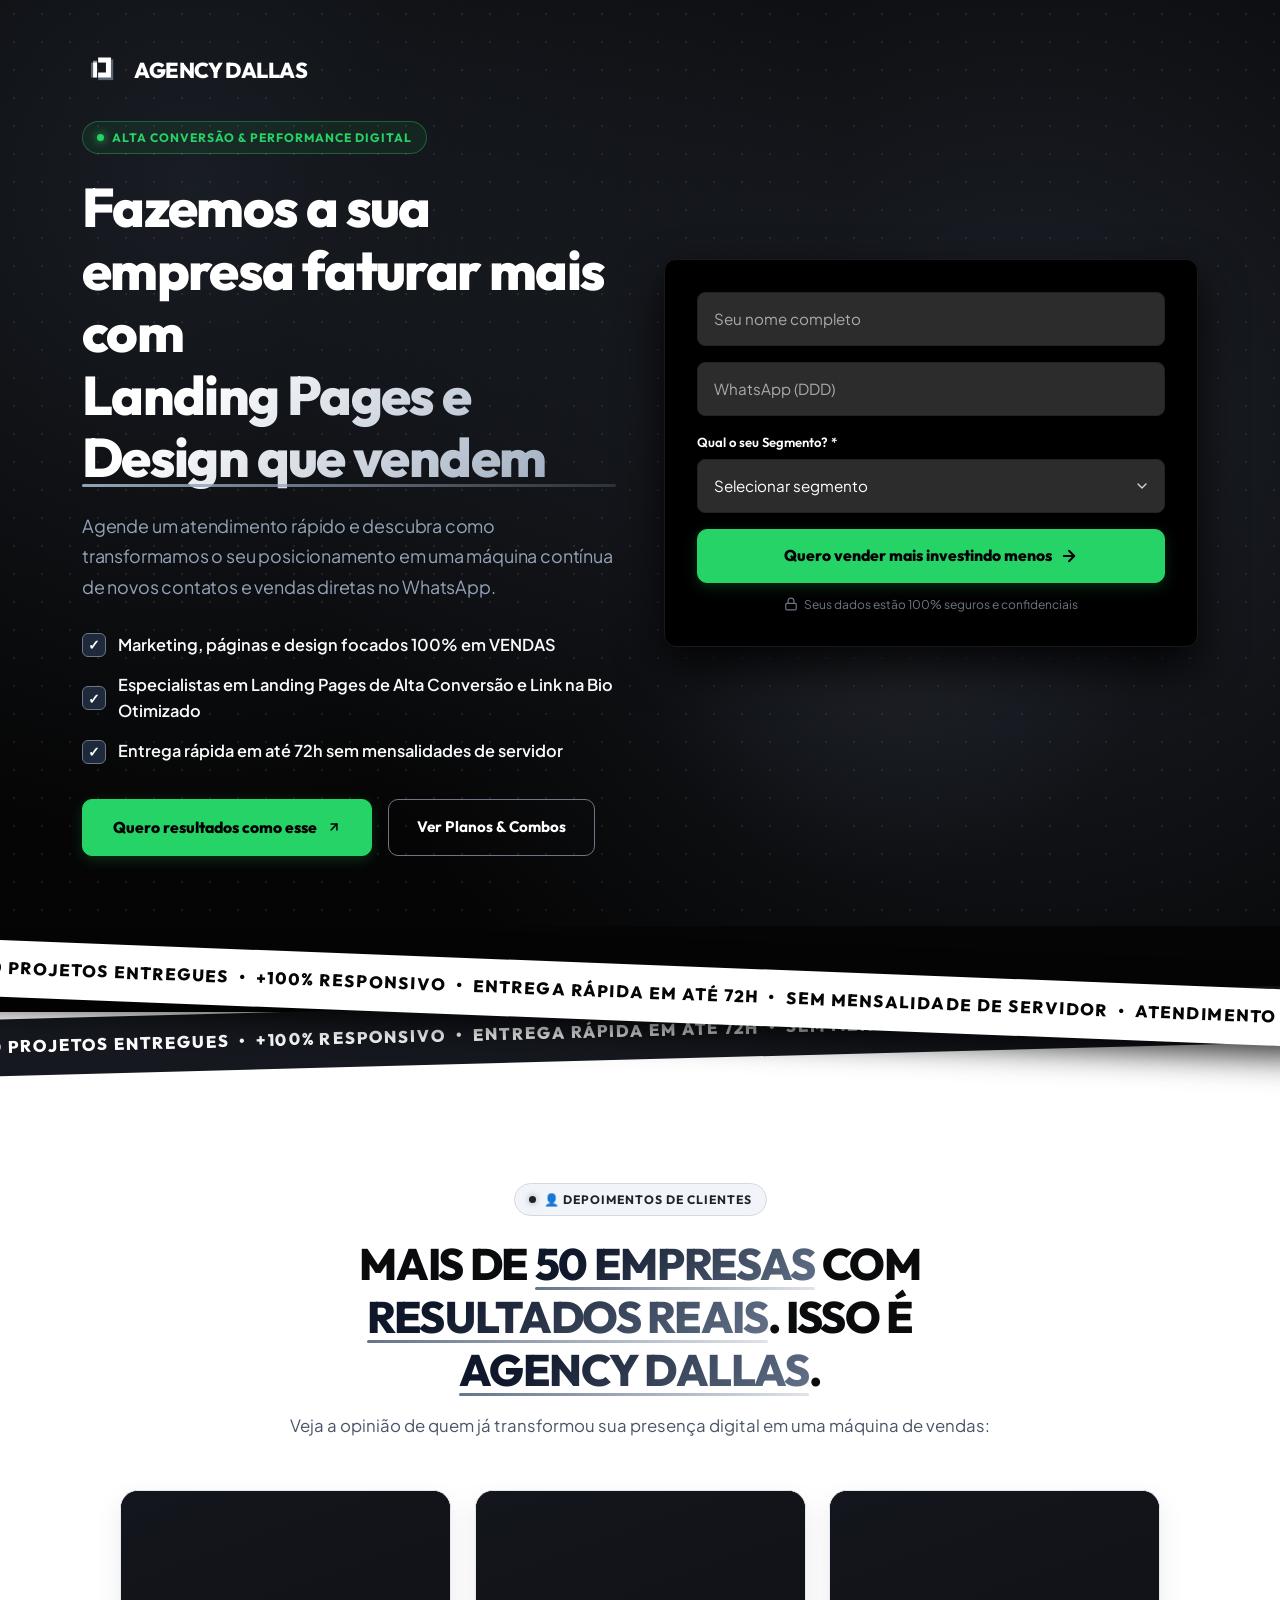
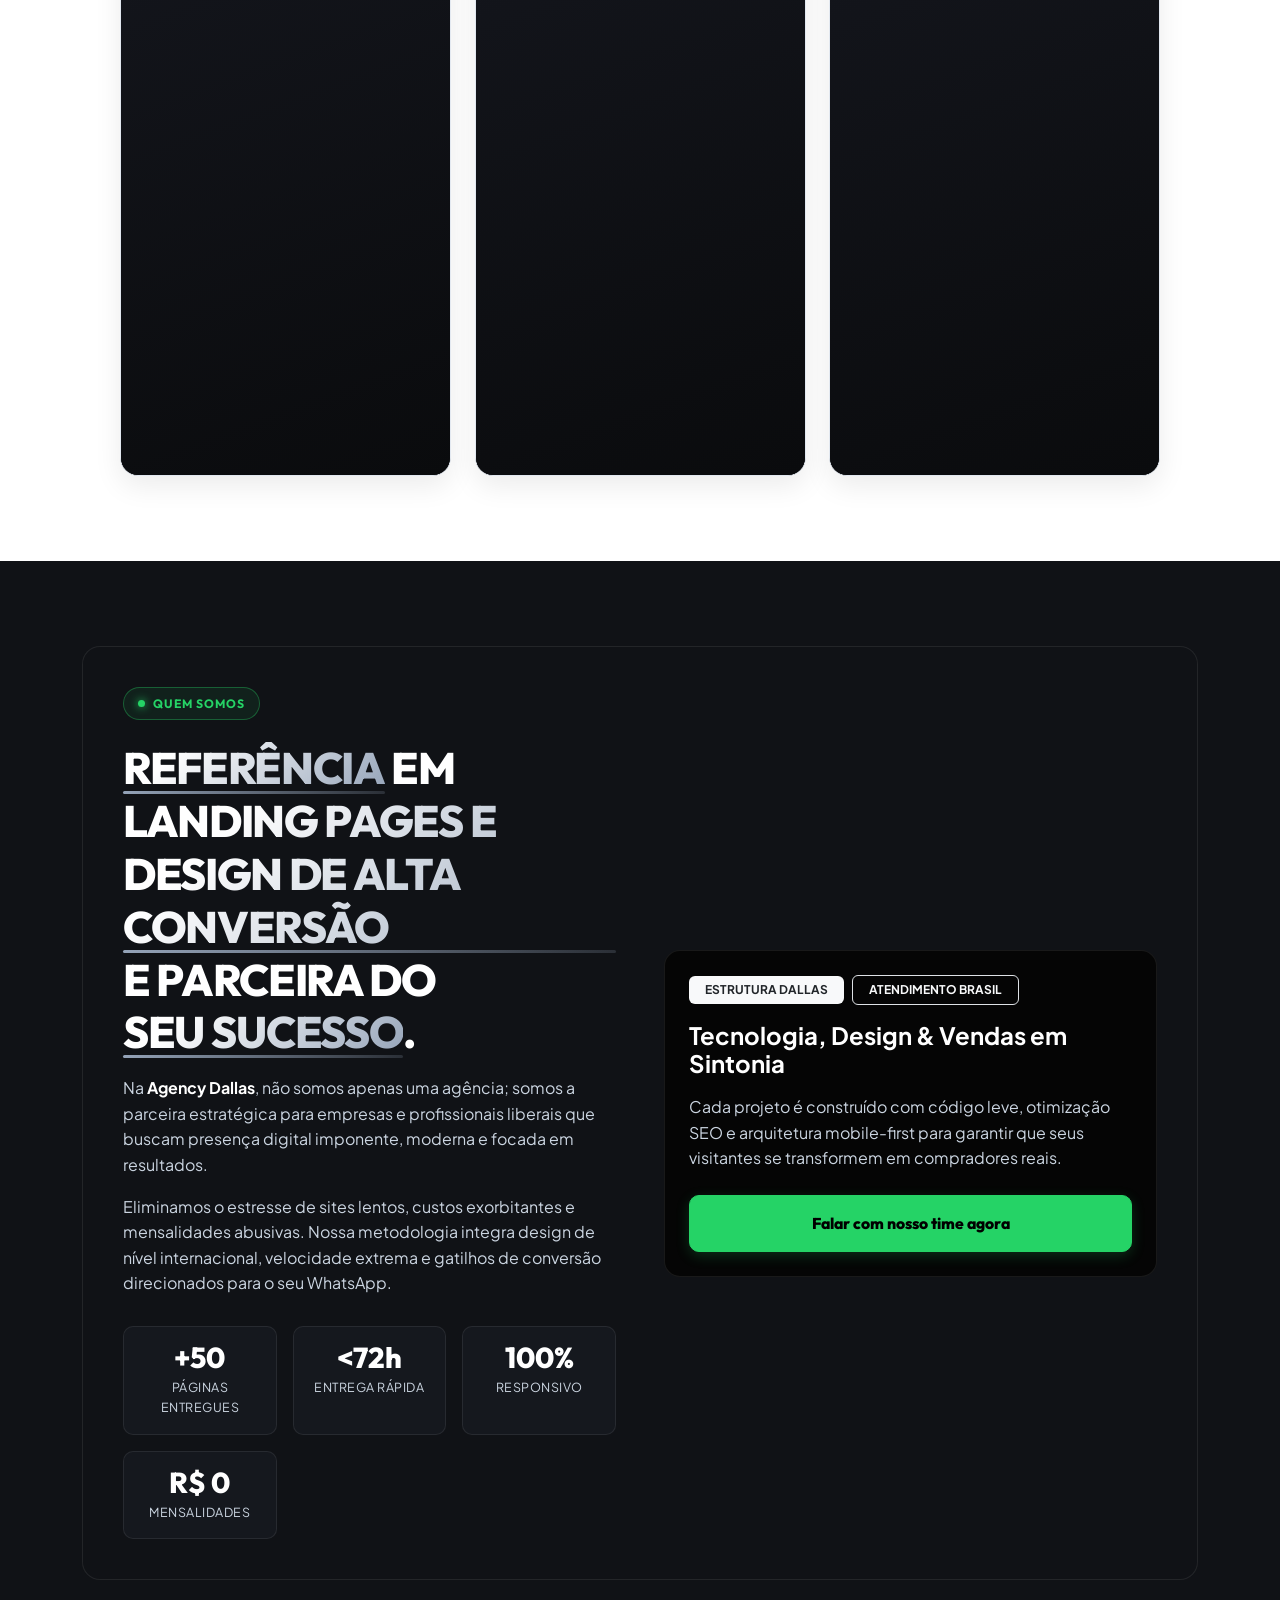
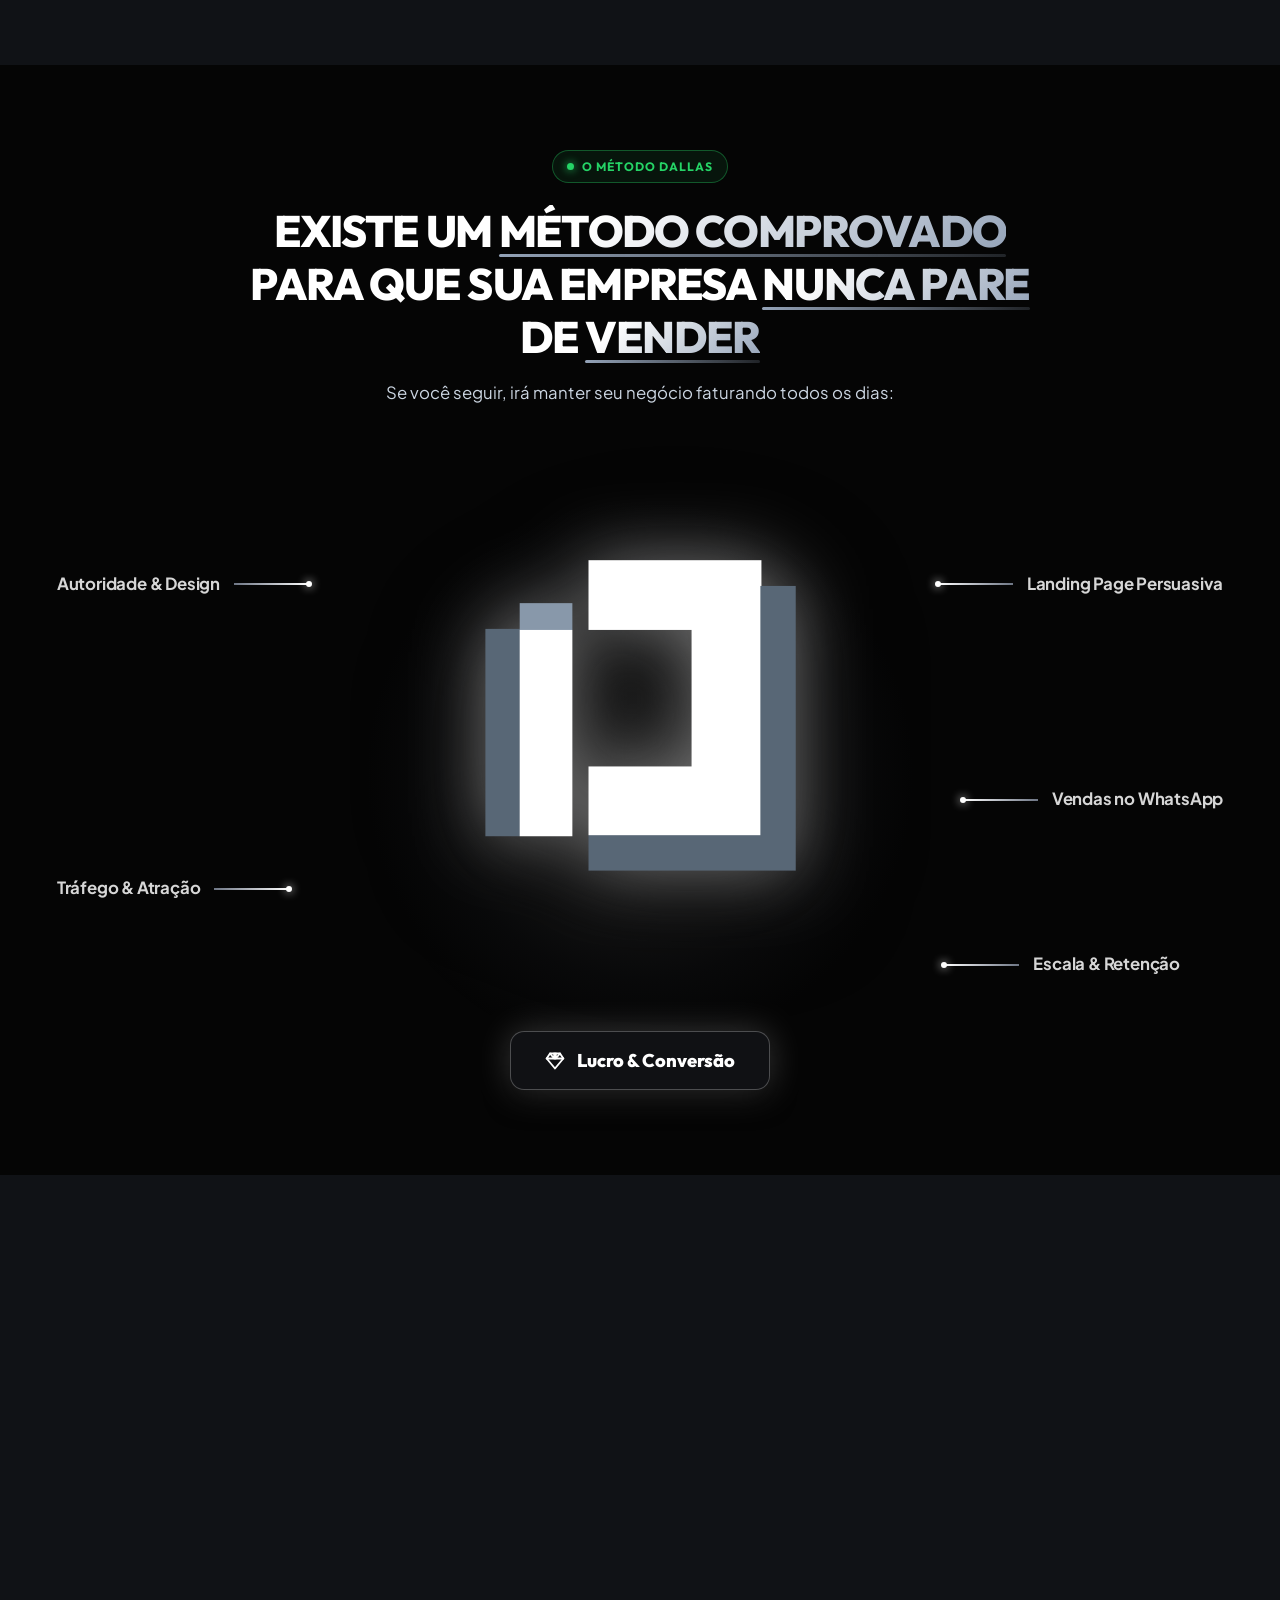
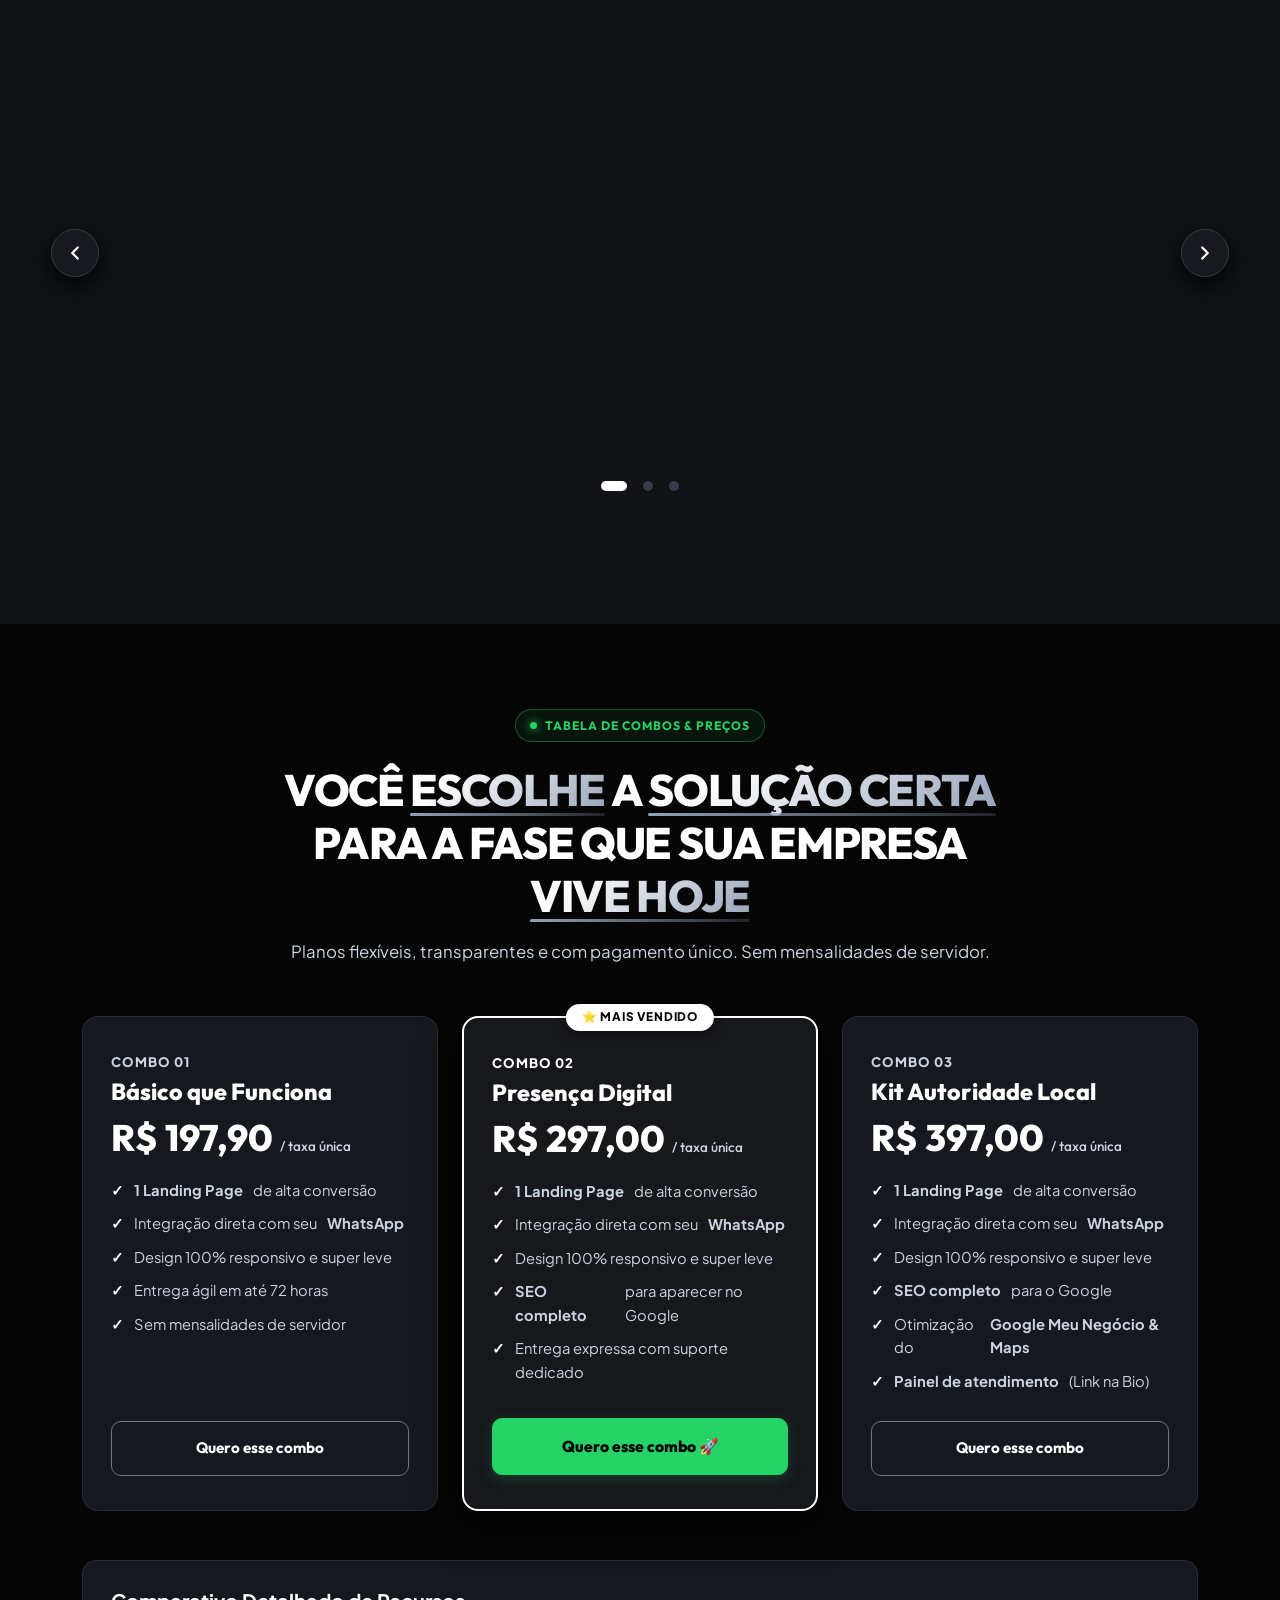
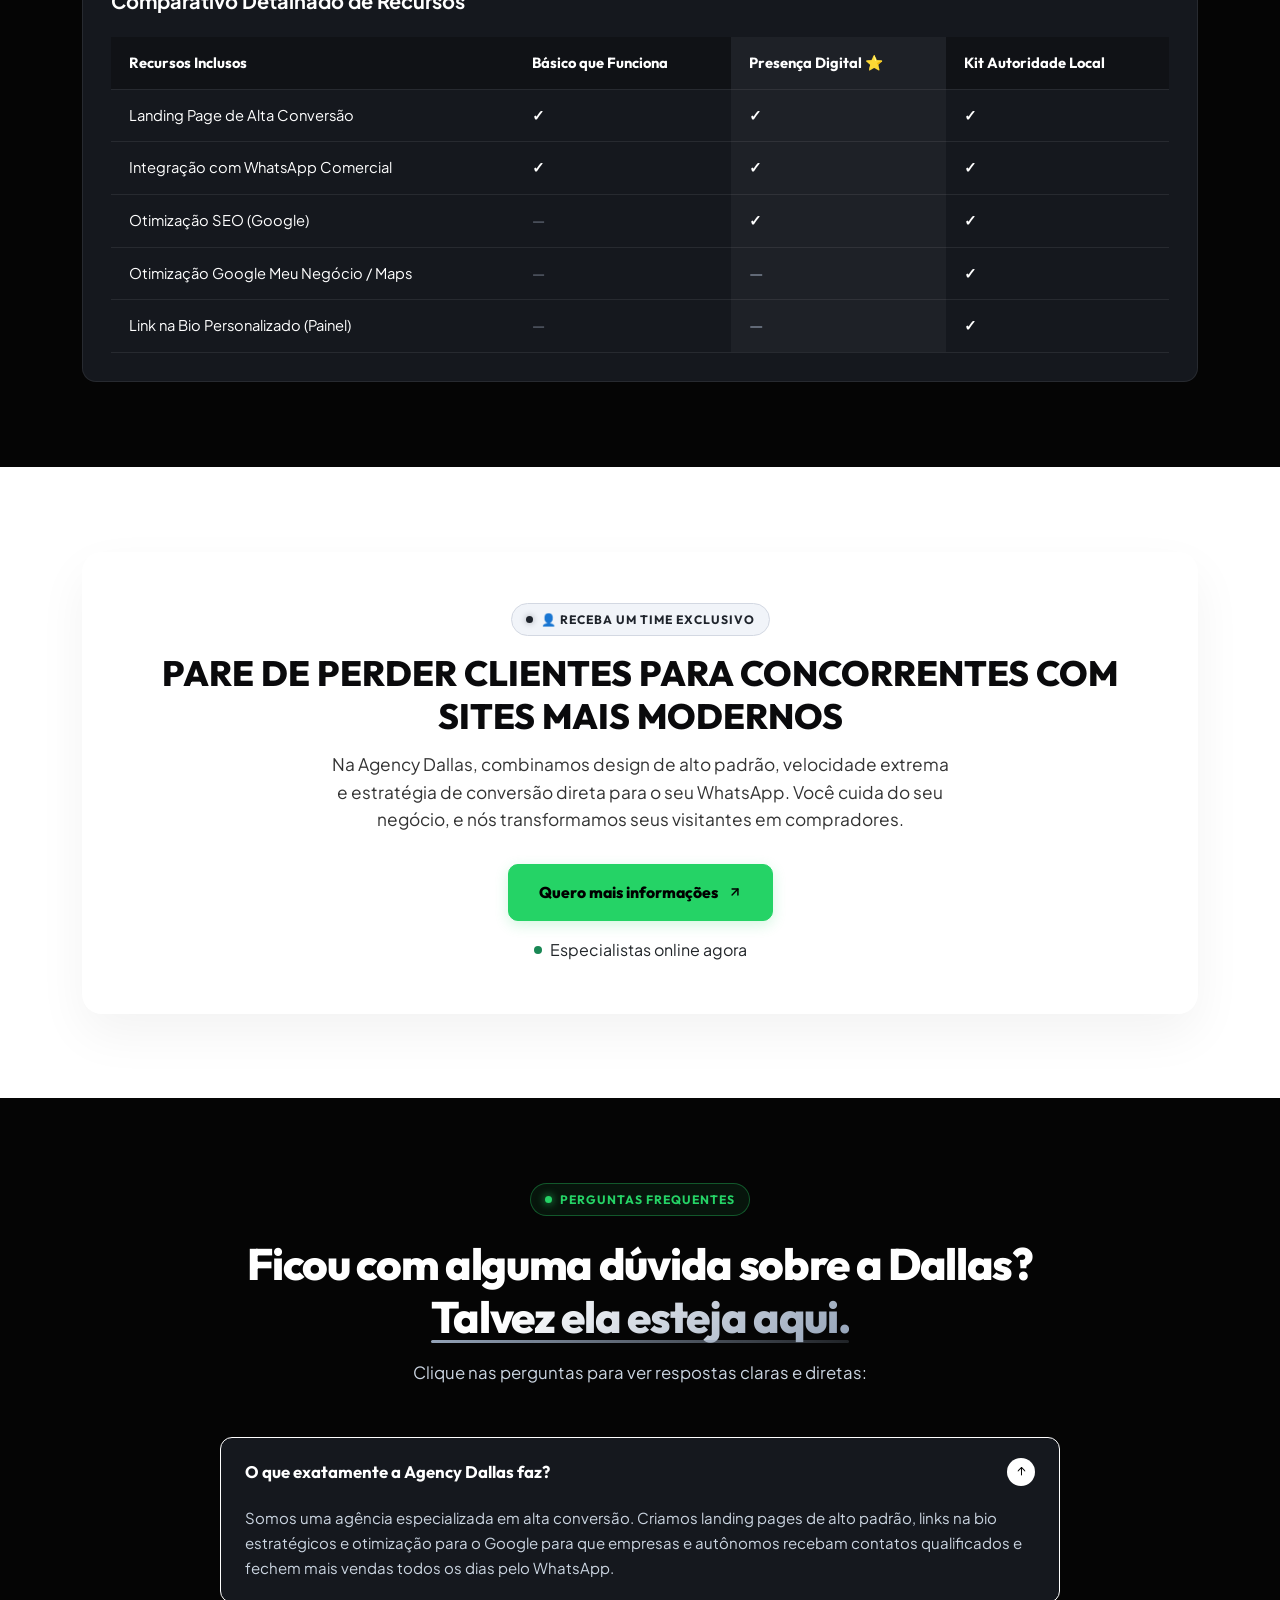
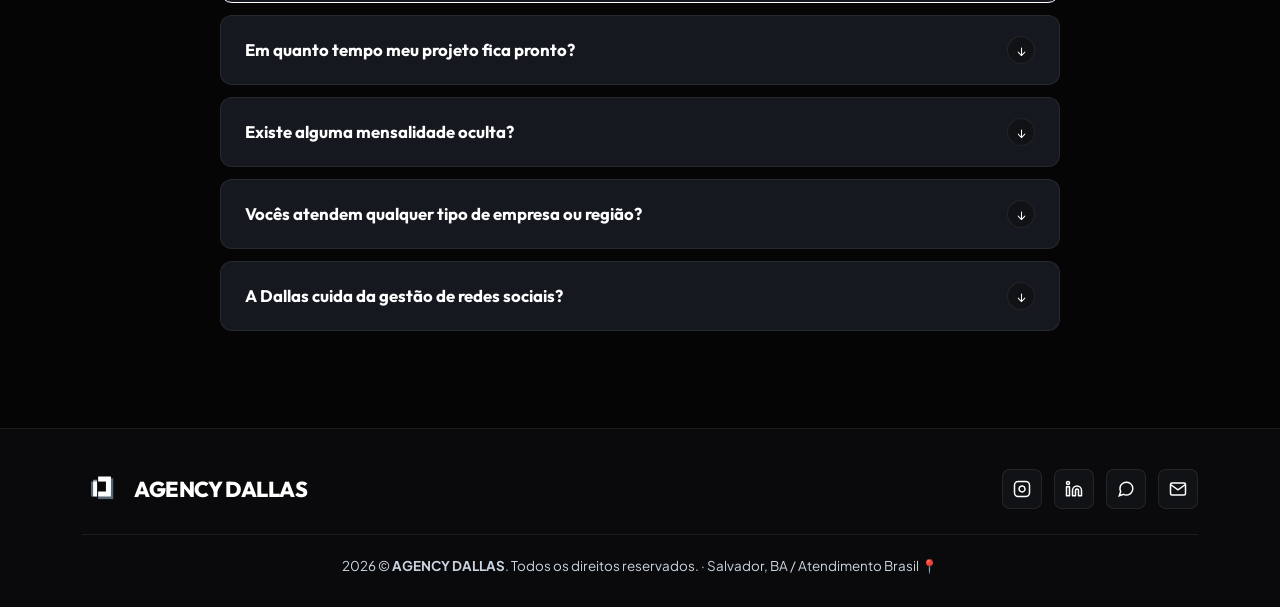
==== commit bb559e1f: "Merge branch 'YLC-dallas' of https://github.com/yurileall/pag-convercao-agency-dallas into YLC-dalla" ====
--- a/lp.html
+++ b/lp.html
@@ -6,53 +6,32 @@
   <meta name="viewport" content="width=device-width, initial-scale=1.0">
   <title>Agency Dallas • Landing Pages, Link na Bio e Design que Vendem</title>
   <meta name="description"
-    content="Sua página profissional no ar em 72h, a partir de R$ 197 e sem mensalidade. Landing pages e link na bio que levam clientes direto para o seu WhatsApp.">
+    content="Aumente as vendas da sua empresa com landing pages de alta conversão e link na bio profissional. Entrega em até 72h sem mensalidade.">
   <meta property="og:title" content="Agency Dallas • Páginas e Design de Alta Conversão">
   <meta property="og:description"
     content="Transforme seu posicionamento digital em uma máquina de novos clientes e vendas no WhatsApp.">
   <meta property="og:type" content="website">
   <meta property="og:locale" content="pt_BR">
-  <!-- Imagem de prévia no WhatsApp/Instagram (1200×630). Precisa de URL absoluta:
-       fica hospedada no site oficial. Cópia local em assets/og-image.jpg. -->
-  <meta property="og:image" content="https://agencydallas.netlify.app/og-lp.jpg">
-  <meta property="og:image:width" content="1200">
-  <meta property="og:image:height" content="630">
-  <meta property="og:image:alt" content="Agency Dallas: sua página profissional no ar em 72h, a partir de R$ 197">
-  <meta name="twitter:card" content="summary_large_image">
-  <meta name="twitter:image" content="https://agencydallas.netlify.app/og-lp.jpg">
   <link rel="icon" type="image/png" href="https://agencydallas.netlify.app/logo.png">
 
   <!-- Google Fonts: Outfit & Plus Jakarta Sans -->
   <link rel="preconnect" href="https://fonts.googleapis.com">
   <link rel="preconnect" href="https://fonts.gstatic.com" crossorigin>
-  <link href="https://fonts.googleapis.com/css2?family=Outfit:wght@600;700;800&family=Plus+Jakarta+Sans:wght@400;600;700;800&display=swap" rel="stylesheet">
-
+  <link href="https://fonts.googleapis.com/css2?family=Outfit:wght@400;500;600;700;800;900&family=Plus+Jakarta+Sans:wght@300;400;500;600;700;800;900&display=swap" rel="stylesheet">
+
+  <!-- Bootstrap 5 CSS -->
+  <link rel="stylesheet" href="https://cdn.jsdelivr.net/npm/bootstrap@5.3.3/dist/css/bootstrap.min.css">
+
+  <!-- Swiper CSS (Alpha Style Carousel) -->
+  <link rel="stylesheet" href="https://cdn.jsdelivr.net/npm/swiper@11/swiper-bundle.min.css">
 
   <!-- Custom CSS -->
   <link rel="stylesheet" href="css/style.css">
 </head>
 
-<body data-variante="B">
-  <!-- Ícone de check: desenhado uma vez aqui e reaproveitado na página com <use> -->
-  <svg width="0" height="0" style="position: absolute;" aria-hidden="true">
-    <symbol id="ico-check" viewBox="0 0 24 24" fill="none" stroke="currentColor" stroke-width="3" stroke-linecap="round" stroke-linejoin="round"><polyline points="20 6 9 17 4 12"></polyline></symbol>
-  </svg>
-
-  <!-- BARRA FIXA DO TOPO: só no desktop, aparece depois que o hero sai da tela (JS) -->
-  <div class="lp-topbar" id="lp-topbar">
-    <div class="container lp-topbar-inner">
-      <a href="#topo" class="lp-logo-brand">
-        <img src="assets/logo-dallas.png" alt="Agency Dallas" width="28" height="28" style="height: 28px; width: auto;">
-        <span>AGENCY DALLAS</span>
-      </a>
-      <a href="https://api.whatsapp.com/send?phone=557191840986" target="_blank" rel="noopener" class="btn-dallas-primary js-wa-direct" data-origem="barra-topo">
-        <span>Quero minha página</span>
-        <svg width="12" height="12" viewBox="0 0 24 24" fill="none" stroke="currentColor" stroke-width="2.5" stroke-linecap="round" stroke-linejoin="round"><line x1="7" y1="17" x2="17" y2="7"></line><polyline points="7 7 17 7 17 17"></polyline></svg>
-      </a>
-    </div>
-  </div>
-
-  <!-- HERO SECTION + MOCKUP DE PÁGINAS ENTREGUES (as telas trocam sozinhas de projeto: vitrine do hero, no JS) -->
+<body>
+
+  <!-- HERO SECTION + FORMULÁRIO DE QUALIFICAÇÃO -->
   <header class="lp-section-hero" id="topo">
     <div class="container">
       <div class="row align-items-center g-5">
@@ -61,7 +40,7 @@
         <div class="col-lg-6">
           <div class="mb-4">
             <a href="#topo" class="lp-logo-brand">
-              <img src="assets/logo-dallas.png" alt="Agency Dallas" width="40" height="40" style="height: 40px; width: auto;">
+              <img src="assets/logo-dallas.png" alt="Agency Dallas" class="img-fluid" style="max-height: 40px;">
               <span>AGENCY DALLAS</span>
             </a>
           </div>
@@ -72,63 +51,95 @@
           </div>
 
           <h1 class="lp-title-main">
-            Sua página profissional no ar em 72h, <span class="highlight">a partir de R$ 197 e sem mensalidade.</span>
+            Fazemos a sua empresa faturar mais com <span class="highlight">Landing Pages e Design que vendem</span>
           </h1>
 
           <p class="lp-subtitle">
-            Landing pages e link na bio que levam clientes direto para o seu WhatsApp. Já são +50 páginas entregues para advogados, psicólogos, dentistas e comércios.
+            Agende um atendimento rápido e descubra como transformamos o seu posicionamento em uma máquina contínua de novos contatos e vendas diretas no WhatsApp.
           </p>
 
           <ul class="lp-check-list">
             <li>
-              <span class="lp-check-icon"><svg class="lp-ico-check" aria-hidden="true"><use href="#ico-check"></use></svg></span>
-              <span>Pagamento único, com hospedagem inclusa</span>
+              <span class="lp-check-icon">✓</span>
+              <span>Marketing, páginas e design focados 100% em VENDAS</span>
             </li>
             <li>
-              <span class="lp-check-icon"><svg class="lp-ico-check" aria-hidden="true"><use href="#ico-check"></use></svg></span>
-              <span>Botões que levam o visitante direto para o seu WhatsApp</span>
+              <span class="lp-check-icon">✓</span>
+              <span>Especialistas em Landing Pages de Alta Conversão e Link na Bio Otimizado</span>
             </li>
             <li>
-              <span class="lp-check-icon"><svg class="lp-ico-check" aria-hidden="true"><use href="#ico-check"></use></svg></span>
-              <span>24h após a entrega para pedir os ajustes que quiser</span>
+              <span class="lp-check-icon">✓</span>
+              <span>Entrega rápida em até 72h sem mensalidades de servidor</span>
             </li>
           </ul>
 
           <div class="d-flex flex-wrap gap-3">
-            <a href="https://api.whatsapp.com/send?phone=557191840986" target="_blank" rel="noopener" class="btn-dallas-primary js-wa-direct" data-origem="hero">
-              <span>Quero minha página</span>
+            <a href="#formulario-conversao" class="btn-dallas-primary">
+              <span>Quero resultados como esse</span>
               <svg width="14" height="14" viewBox="0 0 24 24" fill="none" stroke="currentColor" stroke-width="2.5" stroke-linecap="round" stroke-linejoin="round"><line x1="7" y1="17" x2="17" y2="7"></line><polyline points="7 7 17 7 17 17"></polyline></svg>
             </a>
-            <a href="#portfolio" class="btn-dallas-outline">
-              <span>Ver páginas que entregamos</span>
+            <a href="#combos" class="btn-dallas-outline">
+              <span>Ver Planos & Combos</span>
             </a>
           </div>
         </div>
 
-        <!-- LADO DIREITO: MOCKUP COM PÁGINAS ENTREGUES (mesmas imagens da galeria; passe o mouse para rolar) -->
+        <!-- LADO DIREITO: FORMULÁRIO DE QUALIFICAÇÃO -->
         <div class="col-lg-6">
-          <a href="#portfolio" class="lp-hero-mockup" aria-label="Ver páginas que entregamos">
-            <div class="lp-hero-browser">
-              <div class="lp-hero-browser-bar" aria-hidden="true">
-                <span></span><span></span><span></span>
-                <strong class="lp-hero-label">Landing page</strong>
-              </div>
-              <div class="lp-hero-screen">
-                <img class="lp-is-active" src="assets/galeria/rafael-baiao.webp" alt="Landing page entregue para o advogado Dr. Rafael Baião" decoding="async">
-                <img data-src="assets/galeria/evelyn-fernanda.webp" alt="Landing page entregue para a psicóloga Dra. Evelyn Fernanda" decoding="async">
-                <img data-src="assets/galeria/agency-dallas.webp" alt="Site oficial da Agency Dallas" decoding="async">
-              </div>
-            </div>
-            <div class="lp-hero-phone">
-              <strong class="lp-hero-label" aria-hidden="true">Link na bio</strong>
-              <div class="lp-hero-screen">
-                <img class="lp-is-active" src="assets/galeria/andreza-rodrigues-bio.webp" alt="Link na bio entregue para a Dra. Andreza Rodrigues" decoding="async">
-                <img data-src="assets/galeria/evelyn-fernanda-bio.webp" alt="Link na bio entregue para a Dra. Evelyn Fernanda" decoding="async">
-                <img data-src="assets/galeria/agency-dallas-bio.webp" alt="Link na bio da Agency Dallas" decoding="async">
-              </div>
-            </div>
-            <span class="lp-hero-mockup-tag">Páginas reais, entregues a clientes</span>
-          </a>
+          <div class="lp-form-card" id="formulario-conversao">
+            <h2 class="lp-form-title">Solicite sua Proposta Personalizada</h2>
+            <p class="lp-form-subtitle">Preencha os campos abaixo para receber o contato de um especialista:</p>
+
+            <form id="conversion-form" novalidate>
+              <!-- Hidden UTMs e Tracking -->
+              <input type="hidden" name="utm_source" id="form-utm-source">
+              <input type="hidden" name="utm_medium" id="form-utm-medium">
+              <input type="hidden" name="utm_campaign" id="form-utm-campaign">
+              <input type="hidden" name="utm_content" id="form-utm-content">
+              <input type="hidden" name="utm_term" id="form-utm-term">
+              <input type="hidden" name="fbclid" id="form-fbclid">
+              <input type="hidden" name="gclid" id="form-gclid">
+              <input type="hidden" name="debug_full_url" id="form-debug-url">
+              <input type="hidden" name="creation_time" id="form-creation-time">
+
+              <input type="hidden" id="form-field-servico" name="servico" value="">
+
+              <div class="lp-field-group">
+                <label for="form-field-nome" class="lp-label lp-label-hidden">Seu Nome *</label>
+                <input type="text" id="form-field-nome" class="lp-input" placeholder="Seu nome completo" required>
+              </div>
+
+              <div class="lp-field-group">
+                <label for="form-field-telefone" class="lp-label lp-label-hidden">WhatsApp com DDD *</label>
+                <input type="tel" id="form-field-telefone" class="lp-input" placeholder="WhatsApp (DDD)" maxlength="15" required>
+              </div>
+
+              <div class="lp-field-group">
+                <label for="form-field-segmento" class="lp-label">Qual o seu Segmento? *</label>
+                <select id="form-field-segmento" class="lp-select" required>
+                  <option value="">Selecionar segmento</option>
+                  <option value="Saúde, Medicina & Psicologia">Saúde, Medicina & Psicologia</option>
+                  <option value="Advocacia & Serviços Jurídicos">Advocacia & Serviços Jurídicos</option>
+                  <option value="Gastronomia & Alimentação">Gastronomia & Alimentação</option>
+                  <option value="Estética, Beleza & Bem-Estar">Estética, Beleza & Bem-Estar</option>
+                  <option value="Imobiliário & Construção">Imobiliário & Construção</option>
+                  <option value="Consultoria & Serviços">Consultoria & Serviços</option>
+                  <option value="Comércio, E-commerce & Varejo">Comércio, E-commerce & Varejo</option>
+                  <option value="Outros Segmentos">Outros Segmentos</option>
+                </select>
+              </div>
+
+              <button type="submit" class="lp-form-submit-btn mt-3">
+                <span>Quero vender mais investindo menos</span>
+                <svg width="18" height="18" viewBox="0 0 24 24" fill="none" stroke="currentColor" stroke-width="2.5" stroke-linecap="round" stroke-linejoin="round"><line x1="5" y1="12" x2="19" y2="12"></line><polyline points="12 5 19 12 12 19"></polyline></svg>
+              </button>
+
+              <div class="lp-security-note">
+                <svg width="14" height="14" viewBox="0 0 24 24" fill="none" stroke="currentColor" stroke-width="2"><rect x="3" y="11" width="18" height="11" rx="2" ry="2"></rect><path d="M7 11V7a5 5 0 0 1 10 0v4"></path></svg>
+                <span>Seus dados estão 100% seguros e confidenciais</span>
+              </div>
+            </form>
+          </div>
         </div>
 
       </div>
@@ -139,125 +150,26 @@
   <section class="lp-marquee-container">
     <div class="lp-marquee-track-1">
       <div class="marquee-content">
-        +50 PROJETOS ENTREGUES &nbsp;•&nbsp; 100% RESPONSIVO &nbsp;•&nbsp; ENTREGA RÁPIDA EM ATÉ 72H &nbsp;•&nbsp; SEM MENSALIDADE DE SERVIDOR &nbsp;•&nbsp; ATENDIMENTO EM TODO O BRASIL &nbsp;•&nbsp; A PARTIR DE R$ 197 &nbsp;•&nbsp; +50 PROJETOS ENTREGUES &nbsp;•&nbsp; 100% RESPONSIVO &nbsp;•&nbsp; ENTREGA RÁPIDA EM ATÉ 72H &nbsp;•&nbsp; SEM MENSALIDADE DE SERVIDOR &nbsp;•&nbsp; ATENDIMENTO EM TODO O BRASIL &nbsp;•&nbsp;
+        +50 PROJETOS ENTREGUES &nbsp;•&nbsp; +100% RESPONSIVO &nbsp;•&nbsp; ENTREGA RÁPIDA EM ATÉ 72H &nbsp;•&nbsp; SEM MENSALIDADE DE SERVIDOR &nbsp;•&nbsp; ATENDIMENTO EM TODO O BRASIL &nbsp;•&nbsp; DESIGN DE ALTO PADRÃO &nbsp;•&nbsp; +50 PROJETOS ENTREGUES &nbsp;•&nbsp; +100% RESPONSIVO &nbsp;•&nbsp; ENTREGA RÁPIDA EM ATÉ 72H &nbsp;•&nbsp; SEM MENSALIDADE DE SERVIDOR &nbsp;•&nbsp; ATENDIMENTO EM TODO O BRASIL &nbsp;•&nbsp;
       </div>
     </div>
     <div class="lp-marquee-track-2">
       <div class="marquee-content">
-        +50 PROJETOS ENTREGUES &nbsp;•&nbsp; 100% RESPONSIVO &nbsp;•&nbsp; ENTREGA RÁPIDA EM ATÉ 72H &nbsp;•&nbsp; SEM MENSALIDADE DE SERVIDOR &nbsp;•&nbsp; ATENDIMENTO EM TODO O BRASIL &nbsp;•&nbsp; A PARTIR DE R$ 197 &nbsp;•&nbsp; +50 PROJETOS ENTREGUES &nbsp;•&nbsp; 100% RESPONSIVO &nbsp;•&nbsp; ENTREGA RÁPIDA EM ATÉ 72H &nbsp;•&nbsp; SEM MENSALIDADE DE SERVIDOR &nbsp;•&nbsp; ATENDIMENTO EM TODO O BRASIL &nbsp;•&nbsp;
+        +50 PROJETOS ENTREGUES &nbsp;•&nbsp; +100% RESPONSIVO &nbsp;•&nbsp; ENTREGA RÁPIDA EM ATÉ 72H &nbsp;•&nbsp; SEM MENSALIDADE DE SERVIDOR &nbsp;•&nbsp; ATENDIMENTO EM TODO O BRASIL &nbsp;•&nbsp; DESIGN DE ALTO PADRÃO &nbsp;•&nbsp; +50 PROJETOS ENTREGUES &nbsp;•&nbsp; +100% RESPONSIVO &nbsp;•&nbsp; ENTREGA RÁPIDA EM ATÉ 72H &nbsp;•&nbsp; SEM MENSALIDADE DE SERVIDOR &nbsp;•&nbsp; ATENDIMENTO EM TODO O BRASIL &nbsp;•&nbsp;
       </div>
     </div>
   </section>
 
-  <!-- SEÇÃO PORTFÓLIO: PÁGINAS QUE ENTREGAMOS (MESMO ESTILO DO SITE PRINCIPAL) -->
-  <section class="lp-section" id="portfolio">
+  <!-- SEÇÃO 1: DEPOIMENTOS & RESULTADOS REAIS -->
+  <section class="lp-section" id="depoimentos">
     <div class="container">
       <div class="lp-section-header">
         <div class="lp-eyebrow">
           <span class="lp-eyebrow-dot"></span>
-          <span>PORTFÓLIO DE PROJETOS</span>
+          <span>👤 DEPOIMENTOS DE CLIENTES</span>
         </div>
         <h2 class="lp-section-title">
-          Veja páginas que entregamos para <span class="strong">diferentes nichos</span>
-        </h2>
-        <p class="lp-section-desc">
-          A imagem fala por si: veja cada página do topo ao fim. Passe o mouse para rolar a página; no celular, arraste para o lado para ver os projetos.
-        </p>
-      </div>
-
-      <!-- GALERIA: páginas inteiras dos projetos (passe o mouse para rolar) -->
-      <div class="lp-gallery-columns">
-        <a class="lp-gallery-item" href="https://psicologaevelynfernanda.netlify.app/" target="_blank" rel="noopener">
-          <div class="lp-gallery-window">
-            <img src="assets/galeria/evelyn-fernanda.webp" alt="Página completa da landing page da Dra. Evelyn Fernanda" loading="lazy">
-          </div>
-          <div class="lp-gallery-caption">
-            <span class="lp-gallery-niche">Saúde &amp; Psicologia</span>
-            <h3>Psicóloga • Dra. Evelyn Fernanda</h3>
-            <span class="lp-gallery-link">Ver site ao vivo ↗</span>
-          </div>
-        </a>
-        <a class="lp-gallery-item" href="https://agencydallas.netlify.app/" target="_blank" rel="noopener">
-          <div class="lp-gallery-window">
-            <img src="assets/galeria/agency-dallas.webp" alt="Página completa do site oficial da Agency Dallas" loading="lazy">
-          </div>
-          <div class="lp-gallery-caption">
-            <span class="lp-gallery-niche">Landing Page Oficial</span>
-            <h3>Site Oficial • Agency Dallas</h3>
-            <span class="lp-gallery-link">Ver site ao vivo ↗</span>
-          </div>
-        </a>
-        <a class="lp-gallery-item" href="https://advrafaelbaiao.netlify.app/" target="_blank" rel="noopener">
-          <div class="lp-gallery-window">
-            <img src="assets/galeria/rafael-baiao.webp" alt="Página completa da landing page do Dr. Rafael Baião" loading="lazy">
-          </div>
-          <div class="lp-gallery-caption">
-            <span class="lp-gallery-niche">Advocacia &amp; Direito</span>
-            <h3>Advogado • Dr. Rafael Baião</h3>
-            <span class="lp-gallery-link">Ver site ao vivo ↗</span>
-          </div>
-        </a>
-      </div>
-
-      <div class="lp-gallery-phones-header">
-        <h3>Links na Bio / Painéis de Atendimento</h3>
-        <p>Páginas feitas para o celular, direto da bio do Instagram.</p>
-      </div>
-      <div class="lp-gallery-phones">
-        <a class="lp-gallery-phone" href="https://evelynfernandabio.netlify.app/" target="_blank" rel="noopener">
-          <div class="lp-gallery-phone-frame">
-            <div class="lp-gallery-window lp-gallery-window--phone">
-              <img src="assets/galeria/evelyn-fernanda-bio.webp" alt="Link na Bio da Dra. Evelyn Fernanda" loading="lazy">
-            </div>
-          </div>
-          <div class="lp-gallery-caption">
-            <h3>Link na Bio • Dra. Evelyn Fernanda</h3>
-            <span class="lp-gallery-link">Ver ao vivo ↗</span>
-          </div>
-        </a>
-        <a class="lp-gallery-phone" href="https://agencydallasbio.netlify.app/" target="_blank" rel="noopener">
-          <div class="lp-gallery-phone-frame">
-            <div class="lp-gallery-window lp-gallery-window--phone">
-              <img src="assets/galeria/agency-dallas-bio.webp" alt="Link na Bio da Agency Dallas" loading="lazy">
-            </div>
-          </div>
-          <div class="lp-gallery-caption">
-            <h3>Link na Bio • Agency Dallas</h3>
-            <span class="lp-gallery-link">Ver ao vivo ↗</span>
-          </div>
-        </a>
-        <a class="lp-gallery-phone" href="https://draandrezarodriguesbio.netlify.app/" target="_blank" rel="noopener">
-          <div class="lp-gallery-phone-frame">
-            <div class="lp-gallery-window lp-gallery-window--phone">
-              <img src="assets/galeria/andreza-rodrigues-bio.webp" alt="Link na Bio da Dra. Andreza Rodrigues" loading="lazy">
-            </div>
-          </div>
-          <div class="lp-gallery-caption">
-            <h3>Link na Bio • Dra. Andreza Rodrigues</h3>
-            <span class="lp-gallery-link">Ver ao vivo ↗</span>
-          </div>
-        </a>
-      </div>
-
-      <div class="text-center mt-5">
-        <a href="https://api.whatsapp.com/send?phone=557191840986" target="_blank" rel="noopener" class="btn-dallas-primary js-wa-direct" data-origem="portfolio">
-          <span>Quero uma página assim</span>
-          <svg width="14" height="14" viewBox="0 0 24 24" fill="none" stroke="currentColor" stroke-width="2.5" stroke-linecap="round" stroke-linejoin="round"><line x1="7" y1="17" x2="17" y2="7"></line><polyline points="7 7 17 7 17 17"></polyline></svg>
-        </a>
-      </div>
-    </div>
-  </section>
-
-  <!-- SEÇÃO 1: DEPOIMENTOS & RESULTADOS REAIS -->
-  <section class="lp-section" id="depoimentos">
-    <div class="container">
-      <div class="lp-section-header">
-        <div class="lp-eyebrow">
-          <span class="lp-eyebrow-dot"></span>
-          <span>DEPOIMENTOS DE CLIENTES</span>
-        </div>
-        <h2 class="lp-section-title">
-          Mais de 50 empresas com <span class="strong">resultados reais</span>
+          MAIS DE <span class="strong">50 EMPRESAS</span> COM <span class="strong">RESULTADOS REAIS</span>. ISSO É <span class="strong">AGENCY DALLAS</span>.
         </h2>
         <p class="lp-section-desc">
           Veja a opinião de quem já transformou sua presença digital em uma máquina de vendas:
@@ -294,27 +206,15 @@
               <span>QUEM SOMOS</span>
             </div>
             <h2 class="lp-section-title text-start mb-3">
-              Site profissional não precisa <span class="strong">custar caro</span> nem demorar semanas.
+              <span class="strong">REFERÊNCIA</span> EM <span class="strong">LANDING PAGES E DESIGN DE ALTA CONVERSÃO</span> E PARCEIRA DO <span class="strong">SEU SUCESSO</span>.
             </h2>
             <p class="text-dallas-light mb-3">
-              A <strong class="text-dallas-white">Agency Dallas</strong> cria landing pages, link na bio e otimização para o Google para empresas e profissionais liberais de todo o Brasil.
+              Na <strong class="text-dallas-white">Agency Dallas</strong>, não somos apenas uma agência; somos a parceira estratégica para empresas e profissionais liberais que buscam presença digital imponente, moderna e focada em resultados.
             </p>
             <p class="text-dallas-light mb-0">
-              Sem mensalidade e sem semanas de espera: você paga uma vez, recebe a página em até 72h e cada botão leva o visitante direto para o seu WhatsApp.
+              Eliminamos o estresse de sites lentos, custos exorbitantes e mensalidades abusivas. Nossa metodologia integra design de nível internacional, velocidade extrema e gatilhos de conversão direcionados para o seu WhatsApp.
             </p>
 
-            <!-- ROSTO DA AGÊNCIA: salve a foto em assets/foto-time.jpg (quadrada, a partir de 240×240).
-                 Enquanto o arquivo não existir, o JS esconde este bloco para não aparecer imagem quebrada. -->
-            <figure class="lp-about-person">
-              <img src="assets/foto-time.jpg" alt="Time da Agency Dallas" width="120" height="120" decoding="async">
-              <figcaption>
-                <strong>Time Agency Dallas</strong>
-                <span>É com a gente que você fala no WhatsApp, do primeiro contato à página no ar.</span>
-              </figcaption>
-            </figure>
-          </div>
-
-          <div class="col-lg-6">
             <div class="lp-stats-grid">
               <div class="lp-stat-box">
                 <div class="lp-stat-number">+50</div>
@@ -333,187 +233,245 @@
                 <div class="lp-stat-label">Mensalidades</div>
               </div>
             </div>
-            <a href="https://api.whatsapp.com/send?phone=557191840986" target="_blank" rel="noopener" class="btn-dallas-primary w-100 mt-4 js-wa-direct" data-origem="sobre">
-              <span>Falar com nosso time agora</span>
-            </a>
+          </div>
+
+          <div class="col-lg-6 text-center">
+            <div class="p-4 bg-dallas-black border-dallas border rounded-4 text-start">
+              <div class="d-flex align-items-center gap-2 mb-3">
+                <span class="badge bg-light text-dark fw-bold px-3 py-2">ESTRUTURA DALLAS</span>
+                <span class="badge border text-light px-3 py-2">ATENDIMENTO BRASIL</span>
+              </div>
+              <h3 class="h4 text-white fw-bold mb-3">Tecnologia, Design & Vendas em Sintonia</h3>
+              <p class="text-dallas-light fs-6 mb-4">
+                Cada projeto é construído com código leve, otimização SEO e arquitetura mobile-first para garantir que seus visitantes se transformem em compradores reais.
+              </p>
+              <a href="#formulario-conversao" class="btn-dallas-primary w-100">
+                <span>Falar com nosso time agora</span>
+              </a>
+            </div>
           </div>
         </div>
       </div>
     </div>
   </section>
 
-  <!-- SEÇÃO 3: COMO FUNCIONA (4 PASSOS) -->
-  <section class="lp-section" id="como-funciona">
+  <!-- SEÇÃO 3: O MÉTODO DALLAS (DIAGRAMA ESTILO ALPHA) -->
+  <section class="lp-section" id="metodo">
     <div class="container">
       <div class="lp-section-header">
         <div class="lp-eyebrow">
           <span class="lp-eyebrow-dot"></span>
-          <span>COMO FUNCIONA</span>
+          <span>O MÉTODO DALLAS</span>
         </div>
         <h2 class="lp-section-title">
-          Do primeiro contato à <span class="strong">página no ar</span> em 4 passos
+          EXISTE UM <span class="strong">MÉTODO COMPROVADO</span> PARA QUE SUA EMPRESA <span class="strong">NUNCA PARE</span> DE <span class="strong">VENDER</span>
         </h2>
         <p class="lp-section-desc">
-          Você não precisa entender de site. A gente cuida de tudo:
+          Se você seguir, irá manter seu negócio faturando todos os dias:
         </p>
       </div>
 
-      <div class="lp-steps-grid">
-        <div class="lp-step-card">
-          <div class="lp-step-top">
-            <div class="lp-step-icon"><svg width="22" height="22" viewBox="0 0 24 24" fill="none" stroke="currentColor" stroke-width="2" stroke-linecap="round" stroke-linejoin="round" aria-hidden="true"><path d="M21 11.5a8.38 8.38 0 0 1-.9 3.8 8.5 8.5 0 0 1-7.6 4.7 8.38 8.38 0 0 1-3.8-.9L3 21l1.9-5.7a8.38 8.38 0 0 1-.9-3.8 8.5 8.5 0 0 1 4.7-7.6 8.38 8.38 0 0 1 3.8-.9h.5a8.48 8.48 0 0 1 8 8v.5z"></path></svg></div>
-            <div class="lp-step-number">01</div>
-          </div>
-          <h3 class="lp-step-title">Você manda as informações</h3>
-          <p class="lp-step-text">Pelo WhatsApp mesmo: seus serviços, fotos, contatos e o que quer destacar.</p>
-        </div>
-        <div class="lp-step-card">
-          <div class="lp-step-top">
-            <div class="lp-step-icon"><svg width="22" height="22" viewBox="0 0 24 24" fill="none" stroke="currentColor" stroke-width="2" stroke-linecap="round" stroke-linejoin="round" aria-hidden="true"><rect x="3" y="3" width="18" height="18" rx="2" ry="2"></rect><line x1="3" y1="9" x2="21" y2="9"></line><line x1="9" y1="21" x2="9" y2="9"></line></svg></div>
-            <div class="lp-step-number">02</div>
-          </div>
-          <h3 class="lp-step-title">Criamos em até 72h</h3>
-          <p class="lp-step-text">Montamos o texto, o visual e os botões que levam direto para o seu WhatsApp.</p>
-        </div>
-        <div class="lp-step-card">
-          <div class="lp-step-top">
-            <div class="lp-step-icon"><svg width="22" height="22" viewBox="0 0 24 24" fill="none" stroke="currentColor" stroke-width="2" stroke-linecap="round" stroke-linejoin="round" aria-hidden="true"><path d="M12 20h9"></path><path d="M16.5 3.5a2.121 2.121 0 0 1 3 3L7 19l-4 1 1-4L16.5 3.5z"></path></svg></div>
-            <div class="lp-step-number">03</div>
-          </div>
-          <h3 class="lp-step-title">Você pede ajustes</h3>
-          <p class="lp-step-text">Depois de receber a página, você tem 24h para pedir os ajustes que quiser.</p>
-        </div>
-        <div class="lp-step-card lp-step-card--final">
-          <div class="lp-step-top">
-            <div class="lp-step-icon"><svg width="22" height="22" viewBox="0 0 24 24" fill="none" stroke="currentColor" stroke-width="2" stroke-linecap="round" stroke-linejoin="round" aria-hidden="true"><circle cx="12" cy="12" r="10"></circle><line x1="2" y1="12" x2="22" y2="12"></line><path d="M12 2a15.3 15.3 0 0 1 4 10 15.3 15.3 0 0 1-4 10 15.3 15.3 0 0 1-4-10 15.3 15.3 0 0 1 4-10z"></path></svg></div>
-            <div class="lp-step-number">04</div>
-          </div>
-          <h3 class="lp-step-title">Página no ar</h3>
-          <p class="lp-step-text">Publicada e pronta para receber clientes, sem mensalidade.</p>
-        </div>
-      </div>
-
-      <div class="text-center mt-5">
-        <a href="https://api.whatsapp.com/send?phone=557191840986" target="_blank" rel="noopener" class="btn-dallas-primary js-wa-direct" data-origem="como-funciona">
-          <span>Quero começar agora</span>
-          <svg width="14" height="14" viewBox="0 0 24 24" fill="none" stroke="currentColor" stroke-width="2.5" stroke-linecap="round" stroke-linejoin="round"><line x1="7" y1="17" x2="17" y2="7"></line><polyline points="7 7 17 7 17 17"></polyline></svg>
-        </a>
+      <!-- DIAGRAMA VISUAL COM LOGO E CONECTORES -->
+      <div class="lp-method-container">
+        <div class="lp-method-glow-bg"></div>
+
+        <!-- CONECTORES LADO ESQUERDO -->
+        <div class="lp-method-pointer pointer-left pos-engajamento">
+          <span>Autoridade & Design</span>
+          <span class="lp-pointer-line"></span>
+        </div>
+
+        <div class="lp-method-pointer pointer-left pos-ativacao">
+          <span>Tráfego & Atração</span>
+          <span class="lp-pointer-line"></span>
+        </div>
+
+        <!-- LOGO DALLAS CENTRALIZADO -->
+        <div class="lp-method-logo-wrapper">
+          <img src="assets/logo-dallas.png" alt="Logo Agency Dallas" class="lp-method-center-logo">
+          
+          <!-- BADGE INFERIOR: MONETIZAÇÃO -->
+          <div class="lp-method-bottom-badge">
+            <svg width="20" height="20" viewBox="0 0 24 24" fill="none" stroke="currentColor" stroke-width="2.2" stroke-linecap="round" stroke-linejoin="round"><path d="M6 3h12l4 6-10 12L2 9z"></path><path d="M11 3v6l-5-6"></path><path d="M13 3v6l5-6"></path><path d="M2 9h20"></path></svg>
+            <span>Lucro & Conversão</span>
+          </div>
+        </div>
+
+        <!-- CONECTORES LADO DIREITO -->
+        <div class="lp-method-pointer pointer-right pos-retencao">
+          <span>Landing Page Persuasiva</span>
+          <span class="lp-pointer-line"></span>
+        </div>
+
+        <div class="lp-method-pointer pointer-right pos-aquisicao">
+          <span>Vendas no WhatsApp</span>
+          <span class="lp-pointer-line"></span>
+        </div>
+
+        <div class="lp-method-pointer pointer-right pos-indicacao">
+          <span>Escala & Retenção</span>
+          <span class="lp-pointer-line"></span>
+        </div>
+
+        <!-- VERSÃO GRID PARA MOBILE -->
+        <div class="lp-method-pointers-mobile-grid d-lg-none">
+          <div class="lp-method-pointer"><span>• Autoridade & Design</span></div>
+          <div class="lp-method-pointer"><span>• Tráfego & Atração</span></div>
+          <div class="lp-method-pointer"><span>• Landing Page Persuasiva</span></div>
+          <div class="lp-method-pointer"><span>• Vendas no WhatsApp</span></div>
+          <div class="lp-method-pointer"><span>• Escala & Retenção</span></div>
+        </div>
       </div>
     </div>
   </section>
 
-  <!-- SEÇÃO 4: O QUE FAZEMOS (3 CARDS EM GRADE; EMPILHADOS NO CELULAR) -->
+  <!-- SEÇÃO 4: O QUE FAZEMOS (CARROSSEL SWIPER CENTRALIZADO COM CARDS LATERAIS) -->
   <section class="lp-section bg-dallas-surface" id="solucoes">
     <div class="container">
       <div class="lp-section-header">
         <div class="lp-eyebrow">
           <span class="lp-eyebrow-dot"></span>
-          <span>O QUE FAZEMOS</span>
+          <span>O QUE FAZEMOS?</span>
         </div>
         <h2 class="lp-section-title">
-          Tudo o que o seu negócio precisa para <span class="strong">ser encontrado</span> e chamado no WhatsApp
+          A <span class="strong">AGENCY DALLAS</span> CRIA ESTRATÉGIAS DE MARKETING <span class="strong">SOB MEDIDA</span> PARA O SEU NEGÓCIO
         </h2>
         <p class="lp-section-desc">
-          O que você pode contratar com a gente:
+          Soluções completas e validadas para potencializar seus contatos e vendas:
         </p>
       </div>
-
-      <div class="lp-features-grid">
-        <!-- LANDING PAGE -->
-        <article class="lp-feature-card">
-          <div class="lp-feature-visual">
-            <img src="assets/foto-lp-720.jpg" alt="Landing page aberta no celular e no computador" class="lp-feature-img" width="720" height="720" loading="lazy" decoding="async">
-            <span class="lp-feature-tag">Site</span>
-          </div>
-          <div class="lp-feature-content">
-            <h3 class="lp-feature-title">Landing page <span class="highlight-tag">de alta conversão</span></h3>
-            <ul class="lp-feature-bullets">
-              <li class="lp-feature-item">
-                <div class="lp-feature-check"><svg class="lp-ico-check" aria-hidden="true"><use href="#ico-check"></use></svg></div>
-                <div class="lp-feature-text">
-                  <strong>Página completa:</strong> texto persuasivo, visual moderno e integração direta com o WhatsApp.
-                </div>
-              </li>
-              <li class="lp-feature-item">
-                <div class="lp-feature-check"><svg class="lp-ico-check" aria-hidden="true"><use href="#ico-check"></use></svg></div>
-                <div class="lp-feature-text">
-                  <strong>Mais contatos:</strong> botões em toda a página que levam o visitante direto para a conversa com você.
-                </div>
-              </li>
-              <li class="lp-feature-item">
-                <div class="lp-feature-check"><svg class="lp-ico-check" aria-hidden="true"><use href="#ico-check"></use></svg></div>
-                <div class="lp-feature-text">
-                  <strong>Rápida no celular:</strong> carrega em segundos em qualquer aparelho, sem perder visitantes.
-                </div>
-              </li>
-            </ul>
-          </div>
-        </article>
-
-        <!-- LINK NA BIO -->
-        <article class="lp-feature-card">
-          <div class="lp-feature-visual">
-            <img src="assets/foto-bio-720.jpg" alt="Link na bio aberto no celular" class="lp-feature-img" width="720" height="720" loading="lazy" decoding="async">
-            <span class="lp-feature-tag">Instagram</span>
-          </div>
-          <div class="lp-feature-content">
-            <h3 class="lp-feature-title">Link na bio <span class="highlight-tag">estratégico</span></h3>
-            <ul class="lp-feature-bullets">
-              <li class="lp-feature-item">
-                <div class="lp-feature-check"><svg class="lp-ico-check" aria-hidden="true"><use href="#ico-check"></use></svg></div>
-                <div class="lp-feature-text">
-                  <strong>Central de atendimento:</strong> serviços, catálogo e links organizados em um só lugar no Instagram.
-                </div>
-              </li>
-              <li class="lp-feature-item">
-                <div class="lp-feature-check"><svg class="lp-ico-check" aria-hidden="true"><use href="#ico-check"></use></svg></div>
-                <div class="lp-feature-text">
-                  <strong>Primeira impressão forte:</strong> passe autoridade assim que o seguidor clicar na sua bio.
-                </div>
-              </li>
-              <li class="lp-feature-item">
-                <div class="lp-feature-check"><svg class="lp-ico-check" aria-hidden="true"><use href="#ico-check"></use></svg></div>
-                <div class="lp-feature-text">
-                  <strong>Agendamento com 1 clique:</strong> botões de ação rápida que facilitam o contato.
-                </div>
-              </li>
-            </ul>
-          </div>
-        </article>
-
-        <!-- SEO E GOOGLE MEU NEGÓCIO -->
-        <article class="lp-feature-card">
-          <div class="lp-feature-visual">
-            <img src="assets/foto-google-720.jpg" alt="Perfil de empresa otimizado no Google" class="lp-feature-img" width="720" height="720" loading="lazy" decoding="async">
-            <span class="lp-feature-tag">Google</span>
-          </div>
-          <div class="lp-feature-content">
-            <h3 class="lp-feature-title">Google <span class="highlight-tag">& SEO local</span></h3>
-            <ul class="lp-feature-bullets">
-              <li class="lp-feature-item">
-                <div class="lp-feature-check"><svg class="lp-ico-check" aria-hidden="true"><use href="#ico-check"></use></svg></div>
-                <div class="lp-feature-text">
-                  <strong>Apareça nas pesquisas:</strong> palavras-chave configuradas para ser achado por quem procura o seu serviço.
-                </div>
-              </li>
-              <li class="lp-feature-item">
-                <div class="lp-feature-check"><svg class="lp-ico-check" aria-hidden="true"><use href="#ico-check"></use></svg></div>
-                <div class="lp-feature-text">
-                  <strong>Google Maps & Meu Negócio:</strong> perfil otimizado para atrair clientes da sua cidade.
-                </div>
-              </li>
-              <li class="lp-feature-item">
-                <div class="lp-feature-check"><svg class="lp-ico-check" aria-hidden="true"><use href="#ico-check"></use></svg></div>
-                <div class="lp-feature-text">
-                  <strong>Mais credibilidade:</strong> informações, rotas, avaliações e contatos sempre à mão.
-                </div>
-              </li>
-            </ul>
-          </div>
-        </article>
-      </div>
+    </div>
+
+    <!-- SWIPER FULL-WIDTH WRAPPER -->
+    <div class="lp-carousel-section-wrapper">
+      
+      <!-- BOTÕES DE NAVEGAÇÃO -->
+      <div class="lp-carousel-nav-wrapper">
+        <button class="lp-swiper-prev" aria-label="Slide Anterior">
+          <svg width="22" height="22" viewBox="0 0 24 24" fill="none" stroke="currentColor" stroke-width="2.5" stroke-linecap="round" stroke-linejoin="round"><polyline points="15 18 9 12 15 6"></polyline></svg>
+        </button>
+        <button class="lp-swiper-next" aria-label="Próximo Slide">
+          <svg width="22" height="22" viewBox="0 0 24 24" fill="none" stroke="currentColor" stroke-width="2.5" stroke-linecap="round" stroke-linejoin="round"><polyline points="9 18 15 12 9 6"></polyline></svg>
+        </button>
+      </div>
+
+      <div class="swiper lp-swiper">
+        <div class="swiper-wrapper">
+          
+          <!-- SLIDE 1: LANDING PAGE -->
+          <div class="swiper-slide">
+            <div class="lp-feature-card">
+              <div class="lp-feature-content">
+                <h3 class="lp-feature-title">LANDING PAGE <span class="highlight-tag">DE ALTA CONVERSÃO</span></h3>
+                
+                <ul class="lp-feature-bullets">
+                  <li class="lp-feature-item">
+                    <div class="lp-feature-check">✓</div>
+                    <div class="lp-feature-text">
+                      <strong>Estruturamos toda a sua página:</strong> desde a cópia persuasiva e visual moderno até a integração direta no WhatsApp.
+                    </div>
+                  </li>
+                  <li class="lp-feature-item">
+                    <div class="lp-feature-check">✓</div>
+                    <div class="lp-feature-text">
+                      <strong>Aumentamos seus contatos diários:</strong> estrutura validada para transformar cliques em clientes prontos para comprar.
+                    </div>
+                  </li>
+                  <li class="lp-feature-item">
+                    <div class="lp-feature-check">✓</div>
+                    <div class="lp-feature-text">
+                      <strong>Carregamento ultra-rápido e mobile-first:</strong> experiência fluida em qualquer aparelho para zero perda de visitantes.
+                    </div>
+                  </li>
+                </ul>
+              </div>
+
+              <div class="lp-feature-visual">
+                <img src="assets/foto-lp.jpg" alt="Landing Page" class="lp-feature-img">
+              </div>
+            </div>
+          </div>
+
+          <!-- SLIDE 2: LINK NA BIO -->
+          <div class="swiper-slide">
+            <div class="lp-feature-card">
+              <div class="lp-feature-content">
+                <h3 class="lp-feature-title">LINK NA BIO <span class="highlight-tag">ESTRATÉGICO</span></h3>
+                
+                <ul class="lp-feature-bullets">
+                  <li class="lp-feature-item">
+                    <div class="lp-feature-check">✓</div>
+                    <div class="lp-feature-text">
+                      <strong>Central inteligente de atendimento:</strong> organize seus serviços, catálogo e links em um painel interativo no Instagram.
+                    </div>
+                  </li>
+                  <li class="lp-feature-item">
+                    <div class="lp-feature-check">✓</div>
+                    <div class="lp-feature-text">
+                      <strong>Primeira impressão inesquecível:</strong> passe autoridade instantânea assim que o seguidor clicar na sua biografia.
+                    </div>
+                  </li>
+                  <li class="lp-feature-item">
+                    <div class="lp-feature-check">✓</div>
+                    <div class="lp-feature-text">
+                      <strong>Agendamentos com 1 clique:</strong> botões de ação rápida que facilitam o contato e aumentam suas conversões.
+                    </div>
+                  </li>
+                </ul>
+              </div>
+
+              <div class="lp-feature-visual">
+                <img src="assets/foto-bio.jpg" alt="Link na Bio" class="lp-feature-img">
+              </div>
+            </div>
+          </div>
+
+
+
+          <!-- SLIDE 4: SEO E GOOGLE MEU NEGÓCIO -->
+          <div class="swiper-slide">
+            <div class="lp-feature-card">
+              <div class="lp-feature-content">
+                <h3 class="lp-feature-title">OTIMIZAÇÃO GOOGLE <span class="highlight-tag">& SEO LOCAL</span></h3>
+                
+                <ul class="lp-feature-bullets">
+                  <li class="lp-feature-item">
+                    <div class="lp-feature-check">✓</div>
+                    <div class="lp-feature-text">
+                      <strong>Apareça nas pesquisas do Google:</strong> configurações técnicas de palavras-chave para ser achado por quem procura seu serviço.
+                    </div>
+                  </li>
+                  <li class="lp-feature-item">
+                    <div class="lp-feature-check">✓</div>
+                    <div class="lp-feature-text">
+                      <strong>Google Maps & Meu Negócio:</strong> perfil 100% otimizado para atrair clientes da sua cidade e região.
+                    </div>
+                  </li>
+                  <li class="lp-feature-item">
+                    <div class="lp-feature-check">✓</div>
+                    <div class="lp-feature-text">
+                      <strong>Mais credibilidade nas buscas:</strong> informações completas, rotas, avaliações e contatos sempre acessíveis.
+                    </div>
+                  </li>
+                </ul>
+              </div>
+
+              <div class="lp-feature-visual">
+                <img src="assets/foto-google.jpg" alt="Google SEO" class="lp-feature-img">
+              </div>
+            </div>
+          </div>
+
+        </div>
+      </div>
+
+      <!-- PAGINAÇÃO (DOTS) -->
+      <div class="lp-swiper-pagination"></div>
+
     </div>
   </section>
+
+
 
   <!-- SEÇÃO 5: PLANOS & COMBOS -->
   <section class="lp-section" id="combos">
@@ -524,7 +482,7 @@
           <span>TABELA DE COMBOS & PREÇOS</span>
         </div>
         <h2 class="lp-section-title">
-          Escolha a <span class="strong">solução certa</span> para a fase do seu negócio
+          VOCÊ <span class="strong">ESCOLHE</span> A <span class="strong">SOLUÇÃO CERTA</span> PARA A FASE QUE SUA EMPRESA <span class="strong">VIVE HOJE</span>
         </h2>
         <p class="lp-section-desc">
           Planos flexíveis, transparentes e com pagamento único. Sem mensalidades de servidor.
@@ -538,18 +496,18 @@
             <div>
               <div class="lp-combo-name">COMBO 01</div>
               <h3 class="lp-pricing-title">Básico que Funciona</h3>
-              <div class="lp-price-val"><span class="lp-price-currency">R$</span>197<span class="lp-price-cents">,90</span><span class="lp-price-period">/ taxa única</span></div>
+              <div class="lp-price-val">R$ 197,90 <span>/ taxa única</span></div>
 
               <ul class="lp-pricing-bullets">
                 <li><strong>1 Landing Page</strong> de alta conversão</li>
-                <li>Botões direto para o seu <strong>WhatsApp</strong></li>
-                <li>Design responsivo e leve</li>
-                <li>Entrega em até 72 horas</li>
-                <li>Hospedagem inclusa, sem mensalidade</li>
+                <li>Integração direta com seu <strong>WhatsApp</strong></li>
+                <li>Design 100% responsivo e super leve</li>
+                <li>Entrega ágil em até 72 horas</li>
+                <li>Sem mensalidades de servidor</li>
               </ul>
             </div>
 
-            <a href="https://api.whatsapp.com/send?phone=557191840986" target="_blank" rel="noopener" class="btn-dallas-outline btn-full-width js-wa-direct" data-origem="combo" data-servico="Combo 1: Básico que Funciona (LP Única)">
+            <a href="#formulario-conversao" class="btn-dallas-outline btn-full-width" data-combo-select="Combo 1: Básico que Funciona (LP Única)">
               <span>Quero esse combo</span>
             </a>
           </div>
@@ -558,22 +516,23 @@
         <!-- COMBO 2 (FEATURED) -->
         <div class="col-lg-4">
           <div class="lp-pricing-card featured">
-            <span class="lp-featured-badge">MAIS VENDIDO</span>
+            <span class="lp-featured-badge">⭐ MAIS VENDIDO</span>
             <div>
               <div class="lp-combo-name text-white">COMBO 02</div>
-              <h3 class="lp-pricing-title">Presença no Instagram</h3>
-              <div class="lp-price-val"><span class="lp-price-currency">R$</span>297<span class="lp-price-cents">,00</span><span class="lp-price-period">/ taxa única</span></div>
-              <p class="lp-pricing-lead">Tudo do Combo 01, mais:</p>
+              <h3 class="lp-pricing-title">Presença Digital</h3>
+              <div class="lp-price-val">R$ 297,00 <span>/ taxa única</span></div>
 
               <ul class="lp-pricing-bullets">
-                <li><strong>Link na Bio</strong> personalizado para o Instagram</li>
-                <li>Painel com seus serviços, contatos e botão de agendamento</li>
-                <li>Página e bio com a <strong>mesma identidade visual</strong></li>
+                <li><strong>1 Landing Page</strong> de alta conversão</li>
+                <li>Integração direta com seu <strong>WhatsApp</strong></li>
+                <li>Design 100% responsivo e super leve</li>
+                <li><strong>SEO completo</strong> para aparecer no Google</li>
+                <li>Entrega expressa com suporte dedicado</li>
               </ul>
             </div>
 
-            <a href="https://api.whatsapp.com/send?phone=557191840986" target="_blank" rel="noopener" class="btn-dallas-primary btn-full-width js-wa-direct" data-origem="combo" data-servico="Combo 2: Presença no Instagram (LP + Link na Bio)">
-              <span>Quero esse combo</span>
+            <a href="#formulario-conversao" class="btn-dallas-primary btn-full-width" data-combo-select="Combo 2: Presença Digital (Recomendado)">
+              <span>Quero esse combo 🚀</span>
             </a>
           </div>
         </div>
@@ -584,17 +543,19 @@
             <div>
               <div class="lp-combo-name">COMBO 03</div>
               <h3 class="lp-pricing-title">Kit Autoridade Local</h3>
-              <div class="lp-price-val"><span class="lp-price-currency">R$</span>397<span class="lp-price-cents">,00</span><span class="lp-price-period">/ taxa única</span></div>
-              <p class="lp-pricing-lead">Tudo do Combo 02, mais:</p>
+              <div class="lp-price-val">R$ 397,00 <span>/ taxa única</span></div>
 
               <ul class="lp-pricing-bullets">
-                <li><strong>SEO completo</strong> para aparecer no Google</li>
+                <li><strong>1 Landing Page</strong> de alta conversão</li>
+                <li>Integração direta com seu <strong>WhatsApp</strong></li>
+                <li>Design 100% responsivo e super leve</li>
+                <li><strong>SEO completo</strong> para o Google</li>
                 <li>Otimização do <strong>Google Meu Negócio & Maps</strong></li>
-                <li>Ideal para quem atende clientes da própria cidade</li>
+                <li><strong>Painel de atendimento</strong> (Link na Bio)</li>
               </ul>
             </div>
 
-            <a href="https://api.whatsapp.com/send?phone=557191840986" target="_blank" rel="noopener" class="btn-dallas-outline btn-full-width js-wa-direct" data-origem="combo" data-servico="Combo 3: Kit Autoridade Local (LP + Link na Bio + Google)">
+            <a href="#formulario-conversao" class="btn-dallas-outline btn-full-width" data-combo-select="Combo 3: Kit Autoridade Local Completo">
               <span>Quero esse combo</span>
             </a>
           </div>
@@ -603,76 +564,47 @@
 
       <!-- TABELA COMPARATIVA DE RECURSOS -->
       <div class="lp-table-wrapper">
-        <h3 class="h5 fw-bold text-white mb-4">Compare o que vem em cada combo</h3>
+        <h3 class="h5 fw-bold text-white mb-4">Comparativo Detalhado de Recursos</h3>
         <table class="lp-comparison-table">
           <thead>
             <tr>
-              <th>Recursos inclusos</th>
+              <th>Recursos Inclusos</th>
               <th>Básico que Funciona</th>
-              <th class="col-highlight">Presença no Instagram</th>
+              <th class="col-highlight">Presença Digital ⭐</th>
               <th>Kit Autoridade Local</th>
             </tr>
           </thead>
           <tbody>
             <tr>
-              <td>Landing page de alta conversão</td>
-              <td><span class="lp-check-mark" role="img" aria-label="Incluso"><svg class="lp-ico-check" aria-hidden="true"><use href="#ico-check"></use></svg></span></td>
-              <td class="col-highlight"><span class="lp-check-mark" role="img" aria-label="Incluso"><svg class="lp-ico-check" aria-hidden="true"><use href="#ico-check"></use></svg></span></td>
-              <td><span class="lp-check-mark" role="img" aria-label="Incluso"><svg class="lp-ico-check" aria-hidden="true"><use href="#ico-check"></use></svg></span></td>
+              <td>Landing Page de Alta Conversão</td>
+              <td><span class="lp-check-mark">✓</span></td>
+              <td class="col-highlight"><span class="lp-check-mark">✓</span></td>
+              <td><span class="lp-check-mark">✓</span></td>
             </tr>
             <tr>
-              <td>Botões direto para o seu WhatsApp</td>
-              <td><span class="lp-check-mark" role="img" aria-label="Incluso"><svg class="lp-ico-check" aria-hidden="true"><use href="#ico-check"></use></svg></span></td>
-              <td class="col-highlight"><span class="lp-check-mark" role="img" aria-label="Incluso"><svg class="lp-ico-check" aria-hidden="true"><use href="#ico-check"></use></svg></span></td>
-              <td><span class="lp-check-mark" role="img" aria-label="Incluso"><svg class="lp-ico-check" aria-hidden="true"><use href="#ico-check"></use></svg></span></td>
+              <td>Integração com WhatsApp Comercial</td>
+              <td><span class="lp-check-mark">✓</span></td>
+              <td class="col-highlight"><span class="lp-check-mark">✓</span></td>
+              <td><span class="lp-check-mark">✓</span></td>
+            </tr>
+
+            <tr>
+              <td>Otimização SEO (Google)</td>
+              <td><span class="lp-cross-mark">—</span></td>
+              <td class="col-highlight"><span class="lp-check-mark">✓</span></td>
+              <td><span class="lp-check-mark">✓</span></td>
             </tr>
             <tr>
-              <td>Design responsivo e leve</td>
-              <td><span class="lp-check-mark" role="img" aria-label="Incluso"><svg class="lp-ico-check" aria-hidden="true"><use href="#ico-check"></use></svg></span></td>
-              <td class="col-highlight"><span class="lp-check-mark" role="img" aria-label="Incluso"><svg class="lp-ico-check" aria-hidden="true"><use href="#ico-check"></use></svg></span></td>
-              <td><span class="lp-check-mark" role="img" aria-label="Incluso"><svg class="lp-ico-check" aria-hidden="true"><use href="#ico-check"></use></svg></span></td>
+              <td>Otimização Google Meu Negócio / Maps</td>
+              <td><span class="lp-cross-mark">—</span></td>
+              <td class="col-highlight"><span class="lp-cross-mark">—</span></td>
+              <td><span class="lp-check-mark">✓</span></td>
             </tr>
             <tr>
-              <td>Entrega em até 72h</td>
-              <td><span class="lp-check-mark" role="img" aria-label="Incluso"><svg class="lp-ico-check" aria-hidden="true"><use href="#ico-check"></use></svg></span></td>
-              <td class="col-highlight"><span class="lp-check-mark" role="img" aria-label="Incluso"><svg class="lp-ico-check" aria-hidden="true"><use href="#ico-check"></use></svg></span></td>
-              <td><span class="lp-check-mark" role="img" aria-label="Incluso"><svg class="lp-ico-check" aria-hidden="true"><use href="#ico-check"></use></svg></span></td>
-            </tr>
-            <tr>
-              <td>Hospedagem inclusa, sem mensalidade</td>
-              <td><span class="lp-check-mark" role="img" aria-label="Incluso"><svg class="lp-ico-check" aria-hidden="true"><use href="#ico-check"></use></svg></span></td>
-              <td class="col-highlight"><span class="lp-check-mark" role="img" aria-label="Incluso"><svg class="lp-ico-check" aria-hidden="true"><use href="#ico-check"></use></svg></span></td>
-              <td><span class="lp-check-mark" role="img" aria-label="Incluso"><svg class="lp-ico-check" aria-hidden="true"><use href="#ico-check"></use></svg></span></td>
-            </tr>
-            <tr>
-              <td>Link na bio personalizado (Instagram)</td>
-              <td><span class="lp-cross-mark" role="img" aria-label="Não incluso"></span></td>
-              <td class="col-highlight"><span class="lp-check-mark" role="img" aria-label="Incluso"><svg class="lp-ico-check" aria-hidden="true"><use href="#ico-check"></use></svg></span></td>
-              <td><span class="lp-check-mark" role="img" aria-label="Incluso"><svg class="lp-ico-check" aria-hidden="true"><use href="#ico-check"></use></svg></span></td>
-            </tr>
-            <tr>
-              <td>Painel com serviços, contatos e botão de agendamento</td>
-              <td><span class="lp-cross-mark" role="img" aria-label="Não incluso"></span></td>
-              <td class="col-highlight"><span class="lp-check-mark" role="img" aria-label="Incluso"><svg class="lp-ico-check" aria-hidden="true"><use href="#ico-check"></use></svg></span></td>
-              <td><span class="lp-check-mark" role="img" aria-label="Incluso"><svg class="lp-ico-check" aria-hidden="true"><use href="#ico-check"></use></svg></span></td>
-            </tr>
-            <tr>
-              <td>Página e bio com a mesma identidade visual</td>
-              <td><span class="lp-cross-mark" role="img" aria-label="Não incluso"></span></td>
-              <td class="col-highlight"><span class="lp-check-mark" role="img" aria-label="Incluso"><svg class="lp-ico-check" aria-hidden="true"><use href="#ico-check"></use></svg></span></td>
-              <td><span class="lp-check-mark" role="img" aria-label="Incluso"><svg class="lp-ico-check" aria-hidden="true"><use href="#ico-check"></use></svg></span></td>
-            </tr>
-            <tr>
-              <td>SEO para aparecer no Google</td>
-              <td><span class="lp-cross-mark" role="img" aria-label="Não incluso"></span></td>
-              <td class="col-highlight"><span class="lp-cross-mark" role="img" aria-label="Não incluso"></span></td>
-              <td><span class="lp-check-mark" role="img" aria-label="Incluso"><svg class="lp-ico-check" aria-hidden="true"><use href="#ico-check"></use></svg></span></td>
-            </tr>
-            <tr>
-              <td>Google Meu Negócio / Maps otimizado</td>
-              <td><span class="lp-cross-mark" role="img" aria-label="Não incluso"></span></td>
-              <td class="col-highlight"><span class="lp-cross-mark" role="img" aria-label="Não incluso"></span></td>
-              <td><span class="lp-check-mark" role="img" aria-label="Incluso"><svg class="lp-ico-check" aria-hidden="true"><use href="#ico-check"></use></svg></span></td>
+              <td>Link na Bio Personalizado (Painel)</td>
+              <td><span class="lp-cross-mark">—</span></td>
+              <td class="col-highlight"><span class="lp-cross-mark">—</span></td>
+              <td><span class="lp-check-mark">✓</span></td>
             </tr>
           </tbody>
         </table>
@@ -687,21 +619,22 @@
       <div class="lp-cta-banner">
         <div class="lp-eyebrow mb-3">
           <span class="lp-eyebrow-dot"></span>
-          <span>RECEBA UM TIME EXCLUSIVO</span>
+          <span>👤 RECEBA UM TIME EXCLUSIVO</span>
         </div>
         <h2 class="lp-cta-title">
-          Pare de perder clientes para concorrentes com sites mais modernos
+          PARE DE PERDER CLIENTES PARA CONCORRENTES COM SITES MAIS MODERNOS
         </h2>
         <p class="lp-cta-desc">
-          Uma página rápida, bonita no celular e com botões direto para o seu WhatsApp. Você cuida do seu negócio, e a gente entrega a página pronta em até 72h.
+          Na Agency Dallas, combinamos design de alto padrão, velocidade extrema e estratégia de conversão direta para o seu WhatsApp. Você cuida do seu negócio, e nós transformamos seus visitantes em compradores.
         </p>
         <div class="d-flex flex-column align-items-center gap-3">
-          <a href="https://api.whatsapp.com/send?phone=557191840986" target="_blank" rel="noopener" class="btn-dallas-primary js-wa-direct" data-origem="cta-final">
-            <span>Quero minha página</span>
+          <a href="#formulario-conversao" class="btn-dallas-primary">
+            <span>Quero mais informações</span>
             <svg width="14" height="14" viewBox="0 0 24 24" fill="none" stroke="currentColor" stroke-width="2.5" stroke-linecap="round" stroke-linejoin="round"><line x1="7" y1="17" x2="17" y2="7"></line><polyline points="7 7 17 7 17 17"></polyline></svg>
           </a>
-          <div class="lp-cta-note">
-            A partir de R$ 197 · Pagamento único · Sem mensalidade
+          <div class="d-flex align-items-center gap-2 text-dark fs-6">
+            <span class="rounded-circle bg-success d-inline-block" style="width: 8px; height: 8px; animation: pulse-green 2s infinite;"></span>
+            <span>Especialistas online agora</span>
           </div>
         </div>
       </div>
@@ -717,10 +650,10 @@
           <span>PERGUNTAS FREQUENTES</span>
         </div>
         <h2 class="lp-section-title">
-          Tire suas dúvidas <span class="strong">antes de começar.</span>
+          Ficou com alguma dúvida sobre a Dallas? <span class="strong">Talvez ela esteja aqui.</span>
         </h2>
         <p class="lp-section-desc">
-          O que mais nos perguntam antes de fechar a página.
+          Clique nas perguntas para ver respostas claras e diretas:
         </p>
       </div>
 
@@ -729,12 +662,12 @@
         <div class="lp-faq-item active">
           <div class="lp-faq-header">
             <div class="lp-faq-question">
-              <span>Tem mensalidade?</span>
+              <span>O que exatamente a Agency Dallas faz?</span>
             </div>
             <div class="lp-faq-icon">↓</div>
           </div>
           <div class="lp-faq-body" style="display: block;">
-            Não. O pagamento é único pelo seu projeto, e a hospedagem já está inclusa, sem custos adicionais.
+            Somos uma agência especializada em alta conversão. Criamos landing pages de alto padrão, links na bio estratégicos e otimização para o Google para que empresas e autônomos recebam contatos qualificados e fechem mais vendas todos os dias pelo WhatsApp.
           </div>
         </div>
 
@@ -742,12 +675,12 @@
         <div class="lp-faq-item">
           <div class="lp-faq-header">
             <div class="lp-faq-question">
-              <span>Preciso pagar domínio?</span>
+              <span>Em quanto tempo meu projeto fica pronto?</span>
             </div>
             <div class="lp-faq-icon">↓</div>
           </div>
           <div class="lp-faq-body">
-            Não é obrigatório. Sua página vai ao ar com um endereço gratuito (ex: <em>seunome.netlify.app</em>). Se quiser um domínio próprio, como <em>seunome.com.br</em>, ele é comprado à parte por você (cerca de R$ 40 por ano no Registro.br) e a gente configura tudo.
+            Trabalhamos com agilidade recorde. Nossos projetos de landing page são entregues em até 72 horas após o envio das informações essenciais do seu negócio.
           </div>
         </div>
 
@@ -755,12 +688,12 @@
         <div class="lp-faq-item">
           <div class="lp-faq-header">
             <div class="lp-faq-question">
-              <span>Em quanto tempo minha página fica pronta?</span>
+              <span>Existe alguma mensalidade oculta?</span>
             </div>
             <div class="lp-faq-icon">↓</div>
           </div>
           <div class="lp-faq-body">
-            Em até 72h a partir do início do projeto.
+            Não! Nosso modelo de pagamento é único pelo projeto. Você não fica preso a mensalidades caras de servidores ou taxas de manutenção obrigatórias.
           </div>
         </div>
 
@@ -768,12 +701,12 @@
         <div class="lp-faq-item">
           <div class="lp-faq-header">
             <div class="lp-faq-question">
-              <span>Posso pedir ajustes depois da entrega?</span>
+              <span>Vocês atendem qualquer tipo de empresa ou região?</span>
             </div>
             <div class="lp-faq-icon">↓</div>
           </div>
           <div class="lp-faq-body">
-            Sim. Depois de receber a página, você tem 24h para pedir os ajustes que quiser.
+            Sim! Atendemos negócios em geral de todo o Brasil (Advocacia, Saúde, Gastronomia, Estética, Imobiliárias, Serviços e Comércio em geral), com atendimento personalizado, rápido e eficiente.
           </div>
         </div>
 
@@ -781,25 +714,12 @@
         <div class="lp-faq-item">
           <div class="lp-faq-header">
             <div class="lp-faq-question">
-              <span>A página funciona no celular?</span>
+              <span>A Dallas cuida da gestão de redes sociais?</span>
             </div>
             <div class="lp-faq-icon">↓</div>
           </div>
           <div class="lp-faq-body">
-            Sim. Todas as páginas são 100% responsivas: funcionam no celular, no tablet e no computador.
-          </div>
-        </div>
-
-        <!-- ITEM 6 -->
-        <div class="lp-faq-item">
-          <div class="lp-faq-header">
-            <div class="lp-faq-question">
-              <span>Como faço para começar?</span>
-            </div>
-            <div class="lp-faq-icon">↓</div>
-          </div>
-          <div class="lp-faq-body">
-            Chame a gente no WhatsApp. Você recebe uma proposta personalizada, sem compromisso.
+            Nosso foco principal é a criação de Landing Pages de alta conversão, Link na Bio e Otimização para o Google. Não realizamos gestão contínua de redes sociais nem anúncios pagos.
           </div>
         </div>
       </div>
@@ -811,7 +731,7 @@
     <div class="container">
       <div class="lp-footer-content">
         <a href="#topo" class="lp-logo-brand">
-          <img src="assets/logo-dallas.png" alt="Agency Dallas" width="40" height="40" style="height: 40px; width: auto;">
+          <img src="assets/logo-dallas.png" alt="Agency Dallas" class="img-fluid" style="max-height: 40px;">
           <span>AGENCY DALLAS</span>
         </a>
 
@@ -822,7 +742,7 @@
           <a href="https://www.linkedin.com/company/145204387/" target="_blank" rel="noopener" class="lp-social-btn" aria-label="LinkedIn">
             <svg width="18" height="18" viewBox="0 0 24 24" fill="none" stroke="currentColor" stroke-width="2" stroke-linecap="round" stroke-linejoin="round"><path d="M16 8a6 6 0 0 1 6 6v7h-4v-7a2 2 0 0 0-2-2 2 2 0 0 0-2 2v7h-4v-7a6 6 0 0 1 6-6z"></path><rect x="2" y="9" width="4" height="12"></rect><circle cx="4" cy="4" r="2"></circle></svg>
           </a>
-          <a href="https://api.whatsapp.com/send?phone=557191840986" target="_blank" rel="noopener" class="lp-social-btn js-wa-direct" data-origem="rodape" aria-label="WhatsApp">
+          <a href="#formulario-conversao" class="lp-social-btn" aria-label="WhatsApp">
             <svg width="18" height="18" viewBox="0 0 24 24" fill="none" stroke="currentColor" stroke-width="2"><path d="M21 11.5a8.38 8.38 0 0 1-.9 3.8 8.5 8.5 0 0 1-7.6 4.7 8.38 8.38 0 0 1-3.8-.9L3 21l1.9-5.7a8.38 8.38 0 0 1-.9-3.8 8.5 8.5 0 0 1 4.7-7.6 8.38 8.38 0 0 1 3.8-.9h.5a8.48 8.48 0 0 1 8 8v.5z"></path></svg>
           </a>
           <a href="mailto:agencydallasbr@gmail.com" class="lp-social-btn" aria-label="E-mail">
@@ -832,36 +752,20 @@
       </div>
 
       <div class="lp-footer-copy">
-        2026 © <strong>AGENCY DALLAS</strong>. Todos os direitos reservados. · Salvador, BA / Atendimento Brasil
+        2026 © <strong>AGENCY DALLAS</strong>. Todos os direitos reservados. · Salvador, BA / Atendimento Brasil 📍
       </div>
     </div>
   </footer>
 
-  <!-- Netlify Forms: registra cada clique que abre o WhatsApp direto (teste A/B). Fica oculto; o JS envia os dados. -->
-  <form name="clique-whatsapp" data-netlify="true" netlify-honeypot="bot-field" hidden>
-    <input type="hidden" name="form-name" value="clique-whatsapp">
-    <input name="bot-field">
-    <input name="variante">
-    <input name="origem">
-    <input name="servico">
-    <input name="utm_source">
-    <input name="utm_medium">
-    <input name="utm_campaign">
-    <input name="utm_content">
-    <input name="fbclid">
-    <input name="gclid">
-  </form>
-
-  <!-- BOTÃO FLUTUANTE DE WHATSAPP -->
-  <a href="https://api.whatsapp.com/send?phone=557191840986" target="_blank" rel="noopener" class="lp-wa-float js-wa-direct" data-origem="flutuante" aria-label="Falar no WhatsApp">
-    <svg width="22" height="22" viewBox="0 0 24 24" fill="currentColor" aria-hidden="true"><path d="M17.47 14.38c-.3-.15-1.76-.87-2.03-.97-.27-.1-.47-.15-.67.15-.2.3-.77.97-.94 1.17-.17.2-.35.22-.64.07-.3-.15-1.26-.46-2.39-1.47-.88-.79-1.48-1.76-1.65-2.06-.17-.3-.02-.46.13-.61.13-.13.3-.35.45-.52.15-.17.2-.3.3-.5.1-.2.05-.37-.02-.52-.07-.15-.67-1.61-.92-2.21-.24-.58-.49-.5-.67-.51h-.57c-.2 0-.52.07-.79.37-.27.3-1.04 1.02-1.04 2.48s1.07 2.88 1.21 3.08c.15.2 2.1 3.2 5.08 4.49.71.31 1.26.49 1.69.63.71.23 1.36.2 1.87.12.57-.09 1.76-.72 2.01-1.41.25-.69.25-1.29.17-1.41-.07-.12-.27-.2-.57-.35zM12.05 21.5h-.01a9.45 9.45 0 0 1-4.82-1.32l-.35-.21-3.58.94.96-3.49-.23-.36a9.43 9.43 0 0 1-1.45-5.03c0-5.21 4.24-9.45 9.46-9.45a9.4 9.4 0 0 1 6.69 2.77 9.4 9.4 0 0 1 2.76 6.69c0 5.21-4.24 9.45-9.45 9.45zm8.04-17.49A11.3 11.3 0 0 0 12.05.67C5.78.67.68 5.77.68 12.04c0 2 .52 3.96 1.52 5.68L.58 23.33l5.74-1.5a11.33 11.33 0 0 0 5.72 1.46h.01c6.26 0 11.36-5.1 11.37-11.37 0-3.04-1.18-5.89-3.33-8.04z"/></svg>
-    <span>Fale com a gente</span>
-  </a>
-
-
-
-  <!-- Custom Script (JS puro, sem bibliotecas) -->
-  <script src="js/script.js" defer></script>
+
+
+  <!-- jQuery, Bootstrap & Swiper Scripts -->
+  <script src="https://code.jquery.com/jquery-3.7.1.min.js"></script>
+  <script src="https://cdn.jsdelivr.net/npm/bootstrap@5.3.3/dist/js/bootstrap.bundle.min.js"></script>
+  <script src="https://cdn.jsdelivr.net/npm/swiper@11/swiper-bundle.min.js"></script>
+
+  <!-- Custom Script -->
+  <script src="js/script.js"></script>
 </body>
 
 </html>
--- a/css/style.css
+++ b/css/style.css
@@ -1,5 +1,5 @@
 @charset "UTF-8";
-/* As fontes são carregadas no <head> do HTML (sem @import aqui, que atrasa o carregamento). */
+@import url('https://fonts.googleapis.com/css2?family=Outfit:wght@400;500;600;700;800;900&family=Plus+Jakarta+Sans:wght@300;400;500;600;700;800;900&family=Space+Grotesk:wght@500;700&display=swap');
 
 :root {
   --color-black: #050505;
@@ -45,85 +45,6 @@
   -moz-osx-font-smoothing: grayscale;
 }
 
-/* BASE (substitui o Bootstrap: só o que a página usa) */
-h1, h2, h3, h4, h5, h6 { line-height: 1.2; margin-bottom: .5rem; font-weight: 500; }
-p { margin-bottom: 1rem; }
-a { color: inherit; }
-img, svg { vertical-align: middle; }
-button, input, select { font: inherit; }
-[hidden] { display: none !important; }
-
-.container {
-  width: 100%;
-  margin: 0 auto;
-  padding: 0 12px;
-}
-@media (min-width: 576px)  { .container { max-width: 540px; } }
-@media (min-width: 768px)  { .container { max-width: 720px; } }
-@media (min-width: 992px)  { .container { max-width: 960px; } }
-@media (min-width: 1200px) { .container { max-width: 1140px; } }
-@media (min-width: 1400px) { .container { max-width: 1320px; } }
-
-.row {
-  --gx: 1.5rem;
-  --gy: 0px;
-  display: flex;
-  flex-wrap: wrap;
-  margin: calc(-1 * var(--gy)) calc(-.5 * var(--gx)) 0;
-}
-.row > * {
-  flex-shrink: 0;
-  width: 100%;
-  max-width: 100%;
-  padding: 0 calc(.5 * var(--gx));
-  margin-top: var(--gy);
-}
-.g-4 { --gx: 1.5rem; --gy: 1.5rem; }
-.g-5 { --gx: 3rem; --gy: 3rem; }
-@media (min-width: 992px) {
-  .col-lg-4 { flex: 0 0 auto; width: 33.333333%; }
-  .col-lg-6 { flex: 0 0 auto; width: 50%; }
-}
-
-.d-flex { display: flex !important; }
-.d-none { display: none !important; }
-.flex-wrap { flex-wrap: wrap !important; }
-.flex-column { flex-direction: column !important; }
-.align-items-center { align-items: center !important; }
-.align-items-stretch { align-items: stretch !important; }
-.gap-2 { gap: .5rem !important; }
-.gap-3 { gap: 1rem !important; }
-.mb-0 { margin-bottom: 0 !important; }
-.mb-3 { margin-bottom: 1rem !important; }
-.mb-4 { margin-bottom: 1.5rem !important; }
-.mt-3 { margin-top: 1rem !important; }
-.mt-5 { margin-top: 3rem !important; }
-.p-4 { padding: 1.5rem !important; }
-.px-3 { padding-left: 1rem !important; padding-right: 1rem !important; }
-.py-2 { padding-top: .5rem !important; padding-bottom: .5rem !important; }
-.w-100 { width: 100% !important; }
-.text-center { text-align: center !important; }
-.text-start { text-align: left !important; }
-.text-white { color: #fff !important; }
-.text-light { color: #f8f9fa !important; }
-.text-dark { color: #212529 !important; }
-.bg-white { background-color: #fff !important; }
-.bg-light { background-color: #f8f9fa !important; }
-.fw-bold { font-weight: 700 !important; }
-.fs-6 { font-size: 1rem !important; }
-.h4 { font-size: 1.5rem; }
-.h5 { font-size: 1.25rem; }
-.border { border: 1px solid #dee2e6 !important; }
-.rounded-4 { border-radius: 1rem !important; }
-.badge {
-  display: inline-block;
-  font-size: .75em;
-  font-weight: 700;
-  line-height: 1;
-  white-space: nowrap;
-  border-radius: .375rem;
-}
-
 /* Scrollbar */
 ::-webkit-scrollbar {
   width: 9px;
@@ -243,53 +164,6 @@
   box-shadow: 0 4px 14px rgba(242, 242, 242, 0.2);
 }
 
-/* BARRA FIXA DO TOPO: só no desktop. O JS liga .lp-is-stuck quando o hero sai da tela. */
-.lp-topbar {
-  display: none;
-}
-
-@media (min-width: 992px) {
-  .lp-topbar {
-    display: block;
-    position: fixed;
-    top: 0;
-    left: 0;
-    right: 0;
-    z-index: 998;
-    background: rgba(5, 5, 5, 0.82);
-    -webkit-backdrop-filter: blur(12px);
-    backdrop-filter: blur(12px);
-    border-bottom: 1px solid var(--color-card-border);
-    transform: translateY(-100%);
-    visibility: hidden;
-    transition: transform var(--transition-smooth), visibility 0s linear 0.35s;
-  }
-
-  .lp-topbar.lp-is-stuck {
-    transform: none;
-    visibility: visible;
-    transition: transform var(--transition-smooth), visibility 0s;
-  }
-
-  .lp-topbar-inner {
-    display: flex;
-    align-items: center;
-    justify-content: space-between;
-    height: 56px;
-  }
-
-  .lp-topbar .lp-logo-brand {
-    gap: 10px;
-    font-size: 1.05rem;
-  }
-
-  .lp-topbar .btn-dallas-primary {
-    padding: 9px 18px;
-    font-size: 0.86rem;
-    border-radius: 8px;
-  }
-}
-
 /* Section Eyebrow / Badges */
 .lp-eyebrow {
   display: inline-flex;
@@ -334,6 +208,17 @@
   position: relative;
   display: inline-block;
   text-decoration: none;
+}
+
+.lp-title-main .highlight::after {
+  content: '';
+  position: absolute;
+  bottom: 2px;
+  left: 0;
+  width: 100%;
+  height: 3px;
+  background: linear-gradient(90deg, #94A3B8 0%, rgba(148, 163, 184, 0.2) 100%);
+  border-radius: 2px;
 }
 
 .lp-subtitle {
@@ -374,14 +259,6 @@
   font-size: 0.85rem;
 }
 
-/* Check em SVG (símbolo #ico-check no topo do HTML): fica igual em qualquer aparelho */
-.lp-ico-check {
-  display: block;
-  width: 13px;
-  height: 13px;
-  flex-shrink: 0;
-}
-
 /* Buttons */
 .btn-dallas-primary {
   display: inline-flex;
@@ -400,7 +277,6 @@
   cursor: pointer;
   transition: var(--transition-smooth);
   box-shadow: 0 4px 14px rgba(37, 211, 102, 0.2);
-  text-decoration: none;
 }
 .btn-dallas-primary:hover {
   background-color: #1ebe57;
@@ -466,201 +342,11 @@
 }
 
 .lp-form-title {
-  font-family: var(--font-display);
-  font-size: 1.4rem;
-  font-weight: 800;
-  line-height: 1.25;
-  letter-spacing: -0.02em;
-  color: var(--color-white);
-  margin-bottom: 10px;
+  display: none;
 }
 
 .lp-form-subtitle {
-  font-size: 0.95rem;
-  line-height: 1.6;
-  color: #94A3B8;
-  margin-bottom: 22px;
-}
-
-/* Passos numerados do card do hero (reaproveita o visual do .lp-check-list) */
-.lp-form-steps li {
-  align-items: flex-start;
-  font-weight: 500;
-  font-size: 0.96rem;
-  line-height: 1.45;
-}
-.lp-form-steps .lp-check-icon {
-  font-family: var(--font-display);
-  font-weight: 800;
-}
-
-/* MOCKUP DO HERO (lp.html): janela de navegador com uma landing page e, na frente,
-   um celular com um link na bio. Passar o mouse rola as duas páginas, como na galeria. */
-.lp-hero-mockup {
-  position: relative;
-  display: block;
-  max-width: 520px;
-  margin: 0 auto;
-  padding-bottom: 56px;
-  text-decoration: none;
-  color: inherit;
-}
-
-.lp-hero-browser {
-  width: 86%;
-  border-radius: 14px;
-  overflow: hidden;
-  background: #0b0b0b;
-  border: 1px solid rgba(255, 255, 255, 0.16);
-  box-shadow: 0 30px 60px rgba(0, 0, 0, 0.65);
-  transition: border-color 0.4s ease, transform 0.4s cubic-bezier(0.16, 1, 0.3, 1);
-}
-
-/* Etiqueta que identifica cada tela do mockup: "Landing page" (navegador) e "Link na bio" (celular) */
-.lp-hero-label {
-  padding: 5px 11px;
-  background: var(--color-white);
-  color: var(--color-black);
-  border-radius: 50px;
-  font-family: var(--font-display);
-  font-size: 0.64rem;
-  font-weight: 800;
-  letter-spacing: 0.1em;
-  line-height: 1;
-  text-transform: uppercase;
-  white-space: nowrap;
-}
-
-.lp-hero-browser-bar .lp-hero-label {
-  margin-left: 6px;
-}
-
-.lp-hero-phone .lp-hero-label {
-  position: absolute;
-  top: -11px;
-  left: 50%;
-  transform: translateX(-50%);
-  z-index: 1;
-  box-shadow: 0 6px 16px rgba(0, 0, 0, 0.6);
-}
-
-.lp-hero-browser-bar {
-  display: flex;
-  align-items: center;
-  gap: 6px;
-  padding: 8px 12px;
-  background: var(--color-card);
-  border-bottom: 1px solid var(--color-card-border);
-}
-
-.lp-hero-browser-bar span {
-  width: 8px;
-  height: 8px;
-  border-radius: 50%;
-  background: rgba(255, 255, 255, 0.22);
-}
-
-.lp-hero-screen {
-  position: relative;
-  overflow: hidden;
-  background: var(--color-dark);
-}
-
-.lp-hero-browser .lp-hero-screen {
-  aspect-ratio: 10 / 9;
-}
-
-.lp-hero-phone {
-  position: absolute;
-  right: 0;
-  bottom: 0;
-  width: 38%;
-  padding: 6px;
-  border-radius: 28px;
-  background: #0b0b0b;
-  border: 1px solid rgba(255, 255, 255, 0.22);
-  box-shadow: 0 24px 50px rgba(0, 0, 0, 0.75);
-  transition: border-color 0.4s ease, transform 0.4s cubic-bezier(0.16, 1, 0.3, 1);
-}
-
-.lp-hero-phone .lp-hero-screen {
-  aspect-ratio: 9 / 19.5;
-  border-radius: 22px;
-}
-
-/* Os projetos ficam empilhados na mesma tela; o JS (vitrine do hero) alterna o .lp-is-active */
-.lp-hero-screen img {
-  position: absolute;
-  inset: 0;
-  display: block;
-  width: 100%;
-  height: 100%;
-  object-fit: cover;
-  object-position: top center;
-  opacity: 0;
-  transition: opacity 0.6s ease, object-position 1.2s cubic-bezier(0.16, 1, 0.3, 1);
-}
-
-.lp-hero-screen img.lp-is-active {
-  opacity: 1;
-}
-
-.lp-hero-mockup:hover .lp-hero-screen img {
-  object-position: bottom center;
-  transition: opacity 0.6s ease, object-position 9s linear;
-}
-
-.lp-hero-mockup:hover .lp-hero-browser,
-.lp-hero-mockup:hover .lp-hero-phone {
-  border-color: rgba(255, 255, 255, 0.4);
-}
-
-.lp-hero-mockup:hover .lp-hero-phone {
-  transform: translateY(-6px);
-}
-
-.lp-hero-mockup-tag {
-  position: absolute;
-  left: 0;
-  bottom: 12px;
-  display: inline-flex;
-  align-items: center;
-  gap: 7px;
-  padding: 7px 13px;
-  background: rgba(5, 5, 5, 0.6);
-  border: 1px solid rgba(148, 163, 184, 0.4);
-  border-radius: 50px;
-  font-family: var(--font-display);
-  font-size: 0.68rem;
-  font-weight: 700;
-  letter-spacing: 0.1em;
-  line-height: 1;
-  text-transform: uppercase;
-  white-space: nowrap;
-  color: var(--color-white);
-}
-
-.lp-hero-mockup-tag::before {
-  content: '';
-  width: 6px;
-  height: 6px;
-  border-radius: 50%;
-  background-color: #FFFFFF;
-  box-shadow: 0 0 8px #FFFFFF;
-}
-
-@media (max-width: 575px) {
-  .lp-hero-mockup-tag {
-    font-size: 0.58rem;
-    letter-spacing: 0.06em;
-    padding: 6px 10px;
-  }
-}
-
-@media (prefers-reduced-motion: reduce) {
-  .lp-hero-mockup:hover .lp-hero-screen img {
-    object-position: top center;
-  }
+  display: none;
 }
 
 .lp-field-group {
@@ -744,7 +430,6 @@
   justify-content: center;
   gap: 8px;
   box-shadow: 0 4px 14px rgba(37, 211, 102, 0.2);
-  text-decoration: none;
 }
 
 .lp-form-submit-btn:hover {
@@ -772,7 +457,7 @@
   padding: 40px 0;
   overflow: hidden;
   margin: 0;
-  background: var(--color-black);
+  background: linear-gradient(to bottom, var(--color-black) 50%, #FFFFFF 50%);
   z-index: 10;
 }
 
@@ -843,6 +528,17 @@
   text-decoration: none;
 }
 
+.lp-section-title span.strong::after {
+  content: '';
+  position: absolute;
+  bottom: 1px;
+  left: 0;
+  width: 100%;
+  height: 3px;
+  background: linear-gradient(90deg, #94A3B8 0%, rgba(148, 163, 184, 0.2) 100%);
+  border-radius: 2px;
+}
+
 .lp-section-desc {
   font-size: 1.05rem;
   color: var(--color-light-gray);
@@ -880,6 +576,17 @@
   position: relative;
   display: inline-block;
   text-decoration: none;
+}
+
+#depoimentos .lp-section-title span.strong::after {
+  content: '';
+  position: absolute;
+  bottom: 1px;
+  left: 0;
+  width: 100%;
+  height: 3px;
+  background: linear-gradient(90deg, #64748B 0%, rgba(100, 116, 139, 0.2) 100%);
+  border-radius: 2px;
 }
 
 #depoimentos .lp-section-desc {
@@ -937,552 +644,289 @@
   }
 }
 
-/* PORTFÓLIO - GALERIA DE PÁGINAS INTEIRAS (MESMO MODELO DO SITE PRINCIPAL) */
-.lp-gallery-columns {
+/* ABOUT / WHO WE ARE SECTION */
+.lp-about-card {
+  background-color: var(--color-surface);
+  border: 1px solid var(--color-card-border);
+  border-radius: 18px;
+  padding: 40px;
+  position: relative;
+  overflow: hidden;
+}
+
+.lp-stats-grid {
   display: grid;
-  grid-template-columns: repeat(3, minmax(0, 1fr));
-  gap: 28px;
-  max-width: 1200px;
-  margin: 0 auto;
-}
-
-.lp-gallery-item,
-.lp-gallery-phone {
+  grid-template-columns: repeat(auto-fit, minmax(130px, 1fr));
+  gap: 16px;
+  margin-top: 30px;
+}
+
+.lp-stat-box {
+  background-color: var(--color-card);
+  border: 1px solid var(--color-card-border);
+  border-radius: 10px;
+  padding: 16px;
+  text-align: center;
+}
+
+.lp-stat-number {
+  font-family: var(--font-display);
+  font-size: 1.8rem;
+  font-weight: 800;
+  color: var(--color-white);
+  line-height: 1;
+  margin-bottom: 6px;
+}
+
+.lp-stat-label {
+  font-size: 0.78rem;
+  color: var(--color-slate-light);
+  text-transform: uppercase;
+  letter-spacing: 0.5px;
+}
+
+/* METHOD DIAGRAM (ALPHA EXACT REPLICA COM LOGO DALLAS) */
+.lp-method-container {
+  position: relative;
+  max-width: 1080px;
+  margin: 30px auto 0 auto;
+  min-height: 600px;
+  display: flex;
+  align-items: center;
+  justify-content: center;
+}
+
+.lp-method-glow-bg {
+  position: absolute;
+  top: 50%;
+  left: 50%;
+  transform: translate(-50%, -50%);
+  width: 580px;
+  height: 580px;
+  background: radial-gradient(circle, rgba(255, 255, 255, 0.12) 0%, rgba(110, 118, 133, 0.05) 50%, transparent 70%);
+  pointer-events: none;
+  z-index: 0;
+}
+
+.lp-method-logo-wrapper {
+  position: relative;
+  z-index: 2;
+  text-align: center;
   display: flex;
   flex-direction: column;
-  gap: 16px;
-  text-decoration: none;
-  color: inherit;
-}
-
-.lp-gallery-window {
-  position: relative;
-  height: 560px;
-  border-radius: 16px;
-  overflow: hidden;
-  background: var(--color-dark);
-  border: 1px solid var(--color-card-border);
-  box-shadow: 0 24px 50px rgba(0, 0, 0, 0.55);
-  transition: border-color 0.4s ease, transform 0.4s cubic-bezier(0.16, 1, 0.3, 1), box-shadow 0.4s ease;
-}
-
-/* A imagem é a página inteira; ao passar o mouse ela "rola" do topo até o fim */
-.lp-gallery-window img {
-  display: block;
-  width: 100%;
-  height: 100%;
-  object-fit: cover;
-  object-position: top center;
-  transition: object-position 1.2s cubic-bezier(0.16, 1, 0.3, 1);
-}
-
-.lp-gallery-item:hover .lp-gallery-window img {
-  object-position: bottom center;
-  transition: object-position 9s linear;
-}
-
-.lp-gallery-item:hover .lp-gallery-window,
-.lp-gallery-phone:hover .lp-gallery-phone-frame {
-  border-color: rgba(255, 255, 255, 0.2);
-  transform: translateY(-6px);
-  box-shadow: 0 30px 60px rgba(0, 0, 0, 0.65), 0 0 30px rgba(37, 211, 102, 0.12);
-}
-
-.lp-gallery-caption {
-  display: flex;
-  flex-direction: column;
-  align-items: flex-start;
-  gap: 6px;
-}
-
-.lp-gallery-caption h3 {
-  font-family: var(--font-display);
+  align-items: center;
+  justify-content: center;
+}
+
+.lp-method-center-logo {
+  width: 550px;
+  max-width: 60vw;
+  height: auto;
+  max-height: 550px;
+  object-fit: contain;
+  filter: drop-shadow(0 0 35px rgba(255, 255, 255, 0.45)) drop-shadow(0 20px 45px rgba(0, 0, 0, 0.95));
+  animation: floatLogo 5s ease-in-out infinite;
+}
+
+@keyframes floatLogo {
+  0%, 100% {
+    transform: translateY(0) scale(1);
+  }
+  50% {
+    transform: translateY(-10px) scale(1.03);
+  }
+}
+
+/* POINTERS & CONNECTORS */
+.lp-method-pointer {
+  position: absolute;
+  display: flex;
+  align-items: center;
+  gap: 14px;
+  z-index: 3;
+  color: #D6D6D6;
   font-size: 1.05rem;
   font-weight: 700;
-  color: var(--color-white);
-  margin: 0;
-}
-
-.lp-gallery-niche {
-  font-size: 0.66rem;
-  font-weight: 800;
-  letter-spacing: 0.1em;
-  text-transform: uppercase;
-  color: var(--color-slate);
-}
-
-.lp-gallery-link {
-  font-size: 0.82rem;
-  font-weight: 700;
-  color: #25D366;
-}
-
-.lp-gallery-phones-header {
-  text-align: center;
-  margin: 72px auto 32px;
-}
-
-.lp-gallery-phones-header h3 {
-  font-family: var(--font-display);
-  font-size: 1.4rem;
-  font-weight: 700;
-  color: var(--color-white);
-  margin-bottom: 6px;
-}
-
-.lp-gallery-phones-header p {
-  font-size: 0.92rem;
-  color: var(--color-slate);
-}
-
-.lp-gallery-phones {
-  display: flex;
-  justify-content: center;
-  gap: 48px;
-  flex-wrap: wrap;
-}
-
-.lp-gallery-phone {
-  width: 240px;
-  align-items: center;
-}
-
-.lp-gallery-phone .lp-gallery-caption {
-  align-items: center;
-  text-align: center;
-}
-
-.lp-gallery-phone-frame {
-  width: 100%;
-  padding: 8px;
-  border-radius: 34px;
-  background: #0b0b0b;
-  border: 1px solid rgba(255, 255, 255, 0.16);
-  box-shadow: 0 24px 50px rgba(0, 0, 0, 0.6);
-  transition: border-color 0.4s ease, transform 0.4s cubic-bezier(0.16, 1, 0.3, 1), box-shadow 0.4s ease;
-}
-
-.lp-gallery-window--phone {
-  height: auto;
-  aspect-ratio: 9 / 19.5;
-  border-radius: 26px;
-  border: none;
-  box-shadow: none;
-}
-
-.lp-gallery-phone:hover .lp-gallery-window img {
-  object-position: bottom center;
-  transition: object-position 5s linear;
-}
-
-/* Cópias dos projetos criadas pelo JS para a vitrine girar em loop: só aparecem no carrossel */
-.lp-gallery-clone {
-  display: none;
-}
-
-/* Celular/tablet: vitrine horizontal que avança sozinha (JS), com o projeto da vez
-   no centro e os vizinhos aparecendo cortados nas bordas. Arrastar para o lado troca
-   de projeto e a rolagem vertical continua sendo a da página. */
-@media (max-width: 991px) {
-  .lp-gallery-clone {
-    display: flex;
-  }
-
-  .lp-gallery-columns,
-  .lp-gallery-phones {
-    display: flex;
-    flex-wrap: nowrap;
-    justify-content: flex-start;
-    gap: 16px;
-    max-width: none;
-    margin: 0 -12px;
-    padding: 8px 12px 6px;
-    overflow-x: auto;
-    scroll-snap-type: x mandatory;
-    -webkit-overflow-scrolling: touch;
-    scrollbar-width: none;
-  }
-
-  .lp-gallery-columns::-webkit-scrollbar,
-  .lp-gallery-phones::-webkit-scrollbar {
-    display: none;
-  }
-
-  .lp-gallery-item {
-    flex: 0 0 78%;
-    max-width: 420px;
-    scroll-snap-align: center;
-  }
-
-  .lp-gallery-phone {
-    flex: 0 0 240px;
-    scroll-snap-align: center;
-  }
-
-  .lp-gallery-window {
-    height: 480px;
-  }
-
-  .lp-gallery-window--phone {
-    height: auto;
-  }
-
-  .lp-gallery-phones-header {
-    margin-top: 48px;
-  }
-}
-
-@media (prefers-reduced-motion: reduce) {
-  .lp-gallery-item:hover .lp-gallery-window img,
-  .lp-gallery-phone:hover .lp-gallery-window img {
-    object-position: top center;
-  }
-}
-
-/* ABOUT / WHO WE ARE SECTION */
-#sobre {
-  background-image: radial-gradient(circle at 85% 15%, rgba(148, 163, 184, 0.06) 0%, transparent 45%);
-}
-
-.lp-about-card {
-  background: linear-gradient(145deg, #181b22 0%, #0c0d11 65%);
-  border: 1px solid var(--color-card-border);
-  border-radius: 24px;
-  padding: 48px;
-  position: relative;
-  overflow: hidden;
-  box-shadow: 0 30px 70px rgba(0, 0, 0, 0.55);
-}
-
-/* Malha de pontos que some em direção ao canto inferior esquerdo */
-.lp-about-card::before {
+  letter-spacing: -0.2px;
+  transition: var(--transition-smooth);
+}
+
+.lp-method-pointer:hover {
+  color: #FFFFFF;
+  transform: scale(1.06);
+}
+
+.lp-pointer-line {
+  height: 2px;
+  background: linear-gradient(90deg, #6E7685, #FFFFFF);
+  display: inline-block;
+  position: relative;
+}
+
+.lp-pointer-line::after {
   content: '';
   position: absolute;
-  inset: 0;
-  background-image: radial-gradient(rgba(255, 255, 255, 0.09) 1.2px, transparent 1.2px);
-  background-size: 26px 26px;
-  -webkit-mask-image: radial-gradient(circle at 100% 0%, #000 0%, transparent 62%);
-  mask-image: radial-gradient(circle at 100% 0%, #000 0%, transparent 62%);
-  pointer-events: none;
-}
-
-/* Brilho atrás dos números da direita */
-.lp-about-card::after {
-  content: '';
-  position: absolute;
-  top: -160px;
-  right: -160px;
-  width: 480px;
-  height: 480px;
-  background: radial-gradient(circle, rgba(148, 163, 184, 0.16) 0%, transparent 65%);
-  pointer-events: none;
-}
-
-.lp-about-card > .row {
-  position: relative;
-  z-index: 1;
-}
-
-/* Rosto da agência: foto redonda + quem atende (assets/foto-time.jpg) */
-.lp-about-person {
-  display: flex;
-  align-items: center;
-  gap: 16px;
-  margin-top: 26px;
-  padding-top: 24px;
-  border-top: 1px solid var(--color-card-border);
-}
-
-.lp-about-person img {
-  width: 84px;
-  height: 84px;
-  flex-shrink: 0;
+  width: 6px;
+  height: 6px;
   border-radius: 50%;
-  object-fit: cover;
-  border: 2px solid rgba(255, 255, 255, 0.85);
-  box-shadow: 0 10px 26px rgba(0, 0, 0, 0.55);
-}
-
-.lp-about-person strong {
-  display: block;
-  font-family: var(--font-display);
-  font-size: 1.05rem;
-  font-weight: 700;
-  color: var(--color-white);
-  margin-bottom: 2px;
-}
-
-.lp-about-person span {
-  display: block;
-  font-size: 0.88rem;
-  line-height: 1.5;
-  color: var(--color-slate-light);
-}
-
-.lp-stats-grid {
-  display: grid;
-  grid-template-columns: repeat(2, 1fr);
+  background-color: #FFFFFF;
+  box-shadow: 0 0 10px #FFFFFF;
+  top: -2px;
+}
+
+/* Specific Positions (Desktop) */
+.pointer-left {
+  flex-direction: row;
+}
+.pointer-left .lp-pointer-line {
+  width: 75px;
+}
+.pointer-left .lp-pointer-line::after {
+  right: -3px;
+}
+
+.pointer-right {
+  flex-direction: row-reverse;
+}
+.pointer-right .lp-pointer-line {
+  width: 75px;
+  background: linear-gradient(270deg, #6E7685, #FFFFFF);
+}
+.pointer-right .lp-pointer-line::after {
+  left: -3px;
+}
+
+.pos-engajamento {
+  top: 18%;
+  left: -4%;
+}
+
+.pos-ativacao {
+  top: 66%;
+  left: -4%;
+}
+
+.pos-retencao {
+  top: 18%;
+  right: -4%;
+}
+
+.pos-aquisicao {
+  top: 52%;
+  right: -4%;
+}
+
+.pos-indicacao {
+  top: 78%;
+  right: 0%;
+}
+
+/* BOTTOM GLOWING BADGE (MONETIZAÇÃO) */
+.lp-method-bottom-badge {
+  margin-top: 24px;
+  background: rgba(18, 19, 23, 0.9);
+  border: 1px solid rgba(255, 255, 255, 0.25);
+  padding: 14px 34px;
+  border-radius: 14px;
+  color: #FFFFFF;
+  font-family: var(--font-display);
+  font-weight: 800;
+  font-size: 1.15rem;
+  display: inline-flex;
+  align-items: center;
   gap: 12px;
-}
-
-.lp-stat-box {
-  position: relative;
-  background: linear-gradient(180deg, rgba(255, 255, 255, 0.055) 0%, rgba(255, 255, 255, 0.015) 100%);
-  border: 1px solid var(--color-card-border);
-  border-radius: 14px;
-  padding: 22px 10px 16px;
-  text-align: center;
+  box-shadow: 0 0 35px rgba(255, 255, 255, 0.2), 0 12px 25px rgba(0, 0, 0, 0.85);
+  backdrop-filter: blur(10px);
+  position: relative;
+  z-index: 4;
+}
+
+.lp-method-bottom-badge svg {
+  color: #FFFFFF;
+}
+
+@media (max-width: 991px) {
+  .lp-method-container {
+    min-height: auto;
+    padding: 30px 15px;
+    flex-direction: column;
+    gap: 25px;
+  }
+  .lp-method-center-logo {
+    width: 220px;
+    max-height: 220px;
+  }
+  .lp-method-pointer {
+    position: static;
+    transform: none !important;
+  }
+  .lp-method-pointers-mobile-grid {
+    display: flex;
+    flex-direction: column;
+    gap: 12px;
+    width: 100%;
+    margin-top: 25px;
+  }
+  .lp-method-pointers-mobile-grid .lp-method-pointer {
+    background: #17191F;
+    border: 1px solid #262933;
+    border-radius: 12px;
+    padding: 14px 20px;
+    justify-content: center;
+    box-shadow: 0 4px 12px rgba(0, 0, 0, 0.4);
+    font-size: 0.95rem;
+    color: #FFFFFF;
+  }
+  .pointer-left, .pointer-right {
+    display: none !important;
+  }
+  .lp-pointer-line {
+    display: none;
+  }
+}
+
+
+
+/* WHAT WE DO (CARROSSEL CENTRADO COM CARDS LATERAIS VISÍVEIS) */
+.lp-carousel-section-wrapper {
+  width: 100%;
   overflow: hidden;
-  transition: var(--transition-smooth);
-}
-
-.lp-stat-box::before {
-  content: '';
-  position: absolute;
-  top: 0;
-  left: 50%;
-  transform: translateX(-50%);
-  width: 34px;
-  height: 2px;
-  background: #FFFFFF;
-  border-radius: 0 0 2px 2px;
-  box-shadow: 0 0 12px rgba(148, 163, 184, 0.8);
-  transition: width var(--transition-smooth);
-}
-
-.lp-stat-box:hover {
-  border-color: rgba(148, 163, 184, 0.4);
-  transform: translateY(-3px);
-}
-
-.lp-stat-box:hover::before {
-  width: 60%;
-}
-
-.lp-stat-number {
-  font-family: var(--font-display);
-  font-size: 1.9rem;
-  font-weight: 800;
-  line-height: 1;
-  margin-bottom: 8px;
-  color: var(--color-white);
-  background: linear-gradient(180deg, #FFFFFF 30%, #94A3B8 100%);
-  -webkit-background-clip: text;
-  background-clip: text;
-  -webkit-text-fill-color: transparent;
-}
-
-.lp-stat-label {
-  font-size: 0.78rem;
-  line-height: 1.35;
-  color: var(--color-slate-light);
-}
-
-@media (min-width: 576px) and (max-width: 991px) {
-  .lp-stats-grid {
-    grid-template-columns: repeat(4, 1fr);
-  }
-}
-
-/* No desktop os números ocupam a coluna da direita sozinhos */
-@media (min-width: 992px) {
-  .lp-stat-box {
-    padding: 30px 14px 24px;
-  }
-
-  .lp-stat-number {
-    font-size: 2.3rem;
-  }
-
-  .lp-stat-label {
-    font-size: 0.86rem;
-  }
-}
-
-@media (max-width: 575px) {
-  .lp-about-card {
-    padding: 26px 20px;
-    border-radius: 20px;
-  }
-}
-
-/* COMO FUNCIONA (4 PASSOS) */
-#como-funciona {
-  background-image: radial-gradient(ellipse at 50% 0%, rgba(148, 163, 184, 0.07) 0%, transparent 55%);
-}
-
-.lp-steps-grid {
-  display: grid;
-  grid-template-columns: repeat(4, 1fr);
-  gap: 24px;
-  margin-top: 30px;
-}
-
-.lp-step-card {
-  position: relative;
-  background: linear-gradient(160deg, #191c23 0%, #0e1014 100%);
-  border: 1px solid var(--color-card-border);
-  border-radius: 18px;
-  padding: 24px 24px 28px;
-  transition: var(--transition-smooth);
-}
-
-.lp-step-card:hover {
-  border-color: rgba(148, 163, 184, 0.45);
-  transform: translateY(-6px);
-  box-shadow: 0 22px 44px rgba(0, 0, 0, 0.6), 0 0 34px rgba(148, 163, 184, 0.1);
-}
-
-/* Seta que liga um passo ao próximo (só quando os 4 ficam lado a lado) */
-.lp-step-card:not(:last-child)::after {
-  content: '';
-  position: absolute;
-  top: 50%;
-  right: -26px;
-  width: 26px;
-  height: 26px;
-  margin-top: -13px;
-  border-radius: 50%;
-  border: 1px solid rgba(148, 163, 184, 0.45);
-  background: var(--color-dark) url("data:image/svg+xml,%3Csvg xmlns='http://www.w3.org/2000/svg' viewBox='0 0 24 24' fill='none' stroke='%23CBD5E1' stroke-width='3' stroke-linecap='round' stroke-linejoin='round'%3E%3Cpath d='m9 6 6 6-6 6'/%3E%3C/svg%3E") center / 12px no-repeat;
-  z-index: 2;
-}
-
-.lp-step-top {
+  position: relative;
+  padding: 10px 0 40px 0;
+}
+
+.lp-swiper {
+  width: 100%;
+  padding: 20px 0 40px 0 !important;
+  overflow: visible !important;
+}
+
+.lp-swiper .swiper-slide {
+  width: 820px;
+  max-width: 85vw;
+  transition: opacity 0.35s ease, transform 0.35s ease;
+  opacity: 0.45;
+  transform: scale(0.96);
+}
+
+.lp-swiper .swiper-slide-active {
+  opacity: 1 !important;
+  transform: scale(1) !important;
+}
+
+.lp-feature-card {
+  background: #111215;
+  border: 1px solid #23252b;
+  border-radius: 22px;
+  padding: 44px 38px;
+  box-shadow: 0 20px 50px rgba(0, 0, 0, 0.85);
   display: flex;
   align-items: center;
   justify-content: space-between;
-  margin-bottom: 22px;
-}
-
-.lp-step-icon {
-  width: 48px;
-  height: 48px;
-  border-radius: 14px;
-  background: rgba(148, 163, 184, 0.1);
-  border: 1px solid rgba(148, 163, 184, 0.3);
-  color: #FFFFFF;
-  display: flex;
-  align-items: center;
-  justify-content: center;
-  flex-shrink: 0;
-  transition: var(--transition-smooth);
-}
-
-.lp-step-card:hover .lp-step-icon {
-  background: #FFFFFF;
-  border-color: #FFFFFF;
-  color: #000000;
-  box-shadow: 0 0 22px rgba(148, 163, 184, 0.45);
-}
-
-/* Número grande e apagado, como marca d'água do passo */
-.lp-step-number {
-  --step-number-color: rgba(255, 255, 255, 0.3);
-  font-family: var(--font-display);
-  font-size: 3.1rem;
-  font-weight: 800;
-  line-height: 1;
-  letter-spacing: -0.02em;
-  color: var(--step-number-color);
-  background: linear-gradient(180deg, var(--step-number-color) 0%, transparent 115%);
-  -webkit-background-clip: text;
-  background-clip: text;
-  -webkit-text-fill-color: transparent;
-}
-
-.lp-step-card:hover .lp-step-number {
-  --step-number-color: rgba(148, 163, 184, 0.85);
-}
-
-.lp-step-title {
-  font-family: var(--font-display);
-  font-size: 1.15rem;
-  font-weight: 700;
-  color: var(--color-white);
-  margin-bottom: 8px;
-}
-
-.lp-step-text {
-  font-size: 0.94rem;
-  line-height: 1.6;
-  color: var(--color-slate-light);
-  margin: 0;
-}
-
-/* Último passo: o resultado, em destaque */
-.lp-step-card--final {
-  background: linear-gradient(160deg, rgba(148, 163, 184, 0.16) 0%, #0e1014 70%);
-  border-color: rgba(148, 163, 184, 0.4);
-}
-
-.lp-step-card--final .lp-step-icon {
-  background: #FFFFFF;
-  border-color: #FFFFFF;
-  color: #000000;
-}
-
-.lp-step-card--final .lp-step-number {
-  --step-number-color: rgba(148, 163, 184, 0.75);
-}
-
-/* Os passos entram um depois do outro quando a grade aparece na tela */
-.lp-steps-grid.lp-is-visible .lp-step-card {
-  animation: lpStepIn 0.6s cubic-bezier(0.16, 1, 0.3, 1) backwards;
-}
-.lp-steps-grid.lp-is-visible .lp-step-card:nth-child(2) { animation-delay: 0.12s; }
-.lp-steps-grid.lp-is-visible .lp-step-card:nth-child(3) { animation-delay: 0.24s; }
-.lp-steps-grid.lp-is-visible .lp-step-card:nth-child(4) { animation-delay: 0.36s; }
-
-@keyframes lpStepIn {
-  from { opacity: 0; transform: translateY(22px); }
-}
-
-@media (max-width: 991px) {
-  .lp-steps-grid {
-    grid-template-columns: repeat(2, 1fr);
-    gap: 16px;
-  }
-
-  .lp-step-card:not(:last-child)::after {
-    display: none;
-  }
-}
-
-@media (max-width: 575px) {
-  .lp-steps-grid {
-    grid-template-columns: 1fr;
-  }
-}
-
-/* O QUE FAZEMOS: 3 CARDS EM GRADE (EMPILHADOS NO CELULAR) */
-#solucoes {
-  background-image: radial-gradient(ellipse at 50% 0%, rgba(148, 163, 184, 0.06) 0%, transparent 55%);
-}
-
-.lp-features-grid {
-  display: grid;
-  grid-template-columns: repeat(3, minmax(0, 1fr));
-  gap: 24px;
-}
-
-.lp-feature-card {
-  background: linear-gradient(180deg, #171a20 0%, #0d0e12 100%);
-  border: 1px solid rgba(255, 255, 255, 0.09);
-  border-radius: 24px;
-  padding: 14px 14px 30px;
-  box-shadow: 0 20px 50px rgba(0, 0, 0, 0.6);
-  display: flex;
-  flex-direction: column;
-  gap: 22px;
+  gap: 32px;
+  min-height: 420px;
   position: relative;
   overflow: hidden;
-  transition: var(--transition-smooth);
-}
-
-/* Depois de aparecer na tela, volta a transição rápida para o hover */
-.lp-feature-card.lp-is-visible {
-  transition: var(--transition-smooth);
 }
 
 .lp-feature-card::before {
@@ -1493,101 +937,30 @@
   width: 100%;
   height: 2px;
   background: linear-gradient(90deg, transparent, #6E7685, #F2F2F2, #6E7685, transparent);
-  opacity: 0.45;
-  transition: opacity var(--transition-smooth);
-  z-index: 2;
-}
-
-.lp-feature-card:hover {
-  border-color: rgba(148, 163, 184, 0.45);
-  transform: translateY(-6px);
-  box-shadow: 0 30px 60px rgba(0, 0, 0, 0.7), 0 0 40px rgba(148, 163, 184, 0.1);
-}
-
-.lp-feature-card:hover::before {
-  opacity: 1;
-}
-
-.lp-feature-visual {
-  position: relative;
-  border-radius: 16px;
-  overflow: hidden;
-}
-
-/* Escurece a base da foto para a etiqueta ficar legível */
-.lp-feature-visual::after {
-  content: '';
-  position: absolute;
-  inset: 0;
-  background: linear-gradient(180deg, transparent 55%, rgba(13, 14, 18, 0.8) 100%);
-  pointer-events: none;
-}
-
-.lp-feature-img {
-  display: block;
-  width: 100%;
-  height: auto;
-  aspect-ratio: 1 / 1;
-  object-fit: cover;
-  transition: transform 0.8s cubic-bezier(0.16, 1, 0.3, 1);
-}
-
-.lp-feature-card:hover .lp-feature-img {
-  transform: scale(1.06);
-}
-
-.lp-feature-tag {
-  position: absolute;
-  left: 14px;
-  bottom: 14px;
-  z-index: 1;
-  display: inline-flex;
-  align-items: center;
-  gap: 7px;
-  padding: 7px 13px;
-  background: rgba(5, 5, 5, 0.6);
-  -webkit-backdrop-filter: blur(8px);
-  backdrop-filter: blur(8px);
-  border: 1px solid rgba(148, 163, 184, 0.4);
-  border-radius: 50px;
-  font-family: var(--font-display);
-  font-size: 0.68rem;
-  font-weight: 700;
-  letter-spacing: 0.1em;
-  line-height: 1;
-  text-transform: uppercase;
-  color: var(--color-white);
-}
-
-.lp-feature-tag::before {
-  content: '';
-  width: 6px;
-  height: 6px;
-  border-radius: 50%;
-  background-color: #FFFFFF;
-  box-shadow: 0 0 8px #FFFFFF;
 }
 
 .lp-feature-content {
-  padding: 0 10px;
+  flex: 1.15;
 }
 
 .lp-feature-title {
   font-family: var(--font-display);
-  font-size: 1.45rem;
+  font-size: 1.95rem;
   font-weight: 800;
   line-height: 1.2;
   color: #FFFFFF;
-  margin-bottom: 18px;
+  margin-bottom: 24px;
   letter-spacing: -0.5px;
+  text-transform: uppercase;
 }
 
 .lp-feature-title span.highlight-tag {
   color: #E2E8F0;
   background: linear-gradient(135deg, #FFFFFF 20%, #94A3B8 100%);
   -webkit-background-clip: text;
-  background-clip: text;
   -webkit-text-fill-color: transparent;
+  border-bottom: 3px solid #94A3B8;
+  padding-bottom: 2px;
 }
 
 .lp-feature-bullets {
@@ -1596,38 +969,33 @@
   margin: 0;
   display: flex;
   flex-direction: column;
+  gap: 18px;
+}
+
+.lp-feature-item {
+  display: flex;
+  align-items: flex-start;
   gap: 14px;
 }
 
-.lp-feature-item {
-  display: flex;
-  align-items: flex-start;
-  gap: 12px;
-}
-
-.lp-feature-item + .lp-feature-item {
-  padding-top: 14px;
-  border-top: 1px solid rgba(255, 255, 255, 0.07);
-}
-
 .lp-feature-check {
-  width: 24px;
-  height: 24px;
-  margin-top: 1px;
-  background-color: rgba(148, 163, 184, 0.12);
-  border: 1px solid rgba(148, 163, 184, 0.45);
-  border-radius: 50%;
+  width: 30px;
+  height: 30px;
+  background-color: #1a1d24;
+  border: 1px solid #6E7685;
+  border-radius: 8px;
   color: #FFFFFF;
   display: flex;
   align-items: center;
   justify-content: center;
   font-weight: 800;
-  font-size: 0.78rem;
+  font-size: 0.92rem;
   flex-shrink: 0;
+  box-shadow: 0 4px 10px rgba(0, 0, 0, 0.4);
 }
 
 .lp-feature-text {
-  font-size: 0.94rem;
+  font-size: 0.98rem;
   color: #D6D6D6;
   line-height: 1.5;
 }
@@ -1637,23 +1005,211 @@
   font-weight: 700;
 }
 
+.lp-feature-visual {
+  flex: 0.85;
+  display: flex;
+  align-items: center;
+  justify-content: center;
+}
+
+.lp-feature-img {
+  width: 100%;
+  max-width: 420px;
+  height: auto;
+  object-fit: contain;
+  border-radius: 12px;
+  box-shadow: 0 10px 40px rgba(0, 0, 0, 0.4);
+  transition: var(--transition-smooth);
+}
+.lp-feature-img:hover {
+  transform: translateY(-5px);
+}
+
+/* 3D Mockup Graphic Card */
+.lp-mockup-frame {
+  width: 100%;
+  max-width: 330px;
+  background: linear-gradient(145deg, #181a20, #0c0d10);
+  border: 1px solid #2e323b;
+  border-radius: 16px;
+  padding: 20px;
+  box-shadow: 0 25px 50px rgba(0, 0, 0, 0.9), inset 0 1px 0 rgba(255, 255, 255, 0.1);
+  transform: perspective(1000px) rotateY(-8deg) rotateX(4deg);
+  transition: transform 0.4s ease;
+}
+
+.lp-mockup-frame:hover {
+  transform: perspective(1000px) rotateY(-2deg) rotateX(2deg) scale(1.02);
+}
+
+.lp-mockup-header {
+  display: flex;
+  align-items: center;
+  justify-content: space-between;
+  padding-bottom: 12px;
+  border-bottom: 1px solid #262933;
+  margin-bottom: 14px;
+}
+
+.lp-mockup-dots {
+  display: flex;
+  gap: 5px;
+}
+
+.lp-mockup-dot {
+  width: 8px;
+  height: 8px;
+  border-radius: 50%;
+  background-color: #383c48;
+}
+
+.lp-mockup-dot.dot-white {
+  background-color: #FFFFFF;
+}
+
+.lp-mockup-url {
+  font-size: 0.7rem;
+  color: #8B949E;
+  font-family: monospace;
+  background: #0f1013;
+  padding: 2px 10px;
+  border-radius: 20px;
+  border: 1px solid #20222a;
+}
+
+.lp-mockup-body {
+  background: #0b0c0e;
+  border: 1px solid #1f222b;
+  border-radius: 10px;
+  padding: 18px;
+  text-align: center;
+}
+
+.lp-mockup-badge {
+  display: inline-block;
+  background: #FFFFFF;
+  color: #000000;
+  font-size: 0.7rem;
+  font-weight: 800;
+  padding: 3px 10px;
+  border-radius: 50px;
+  margin-bottom: 10px;
+  text-transform: uppercase;
+}
+
+.lp-mockup-h3 {
+  font-size: 1.05rem;
+  font-weight: 800;
+  color: #FFFFFF;
+  margin-bottom: 6px;
+}
+
+.lp-mockup-p {
+  font-size: 0.78rem;
+  color: #8B949E;
+  line-height: 1.35;
+  margin-bottom: 12px;
+}
+
+.lp-mockup-cta {
+  display: inline-block;
+  width: 100%;
+  padding: 7px 12px;
+  background: #1a1d24;
+  border: 1px solid #6E7685;
+  border-radius: 6px;
+  color: #FFFFFF;
+  font-size: 0.75rem;
+  font-weight: 700;
+}
+
+/* Nav Arrows */
+.lp-carousel-nav-wrapper {
+  position: absolute;
+  top: 50%;
+  left: 0;
+  right: 0;
+  transform: translateY(-50%);
+  display: flex;
+  justify-content: space-between;
+  pointer-events: none;
+  z-index: 20;
+  padding: 0 4%;
+}
+
+.lp-swiper-prev, .lp-swiper-next {
+  width: 48px;
+  height: 48px;
+  border-radius: 50%;
+  background-color: #17191f;
+  border: 1px solid #363a45;
+  color: #FFFFFF;
+  display: flex;
+  align-items: center;
+  justify-content: center;
+  cursor: pointer;
+  pointer-events: auto;
+  transition: var(--transition-smooth);
+  box-shadow: 0 8px 24px rgba(0, 0, 0, 0.9);
+}
+
+.lp-swiper-prev:hover, .lp-swiper-next:hover {
+  background-color: #FFFFFF;
+  color: #000000;
+  border-color: #FFFFFF;
+  transform: scale(1.1);
+}
+
+/* Swiper Pagination Bullets */
+.lp-swiper-pagination {
+  position: relative !important;
+  margin-top: 15px;
+  display: flex;
+  align-items: center;
+  justify-content: center;
+  gap: 8px;
+}
+
+.lp-swiper-pagination .swiper-pagination-bullet {
+  width: 10px;
+  height: 10px;
+  background-color: #383c48;
+  opacity: 1;
+  border-radius: 50%;
+  transition: var(--transition-fast);
+}
+
+.lp-swiper-pagination .swiper-pagination-bullet-active {
+  background-color: #FFFFFF !important;
+  width: 26px !important;
+  border-radius: 20px !important;
+}
+
 @media (max-width: 991px) {
-  .lp-features-grid {
-    grid-template-columns: 1fr;
-    max-width: 520px;
-    margin: 0 auto;
-  }
-}
-
-@media (prefers-reduced-motion: reduce) {
-  .lp-steps-grid.lp-is-visible .lp-step-card {
-    animation: none;
-  }
-
-  .lp-feature-card:hover .lp-feature-img {
+  .lp-swiper .swiper-slide {
+    width: 90vw;
+  }
+  .lp-feature-card {
+    flex-direction: column;
+    padding: 32px 22px;
+    gap: 24px;
+  }
+  .lp-feature-title {
+    font-size: 1.55rem;
+  }
+  .lp-feature-visual {
+    width: 100%;
+  }
+  .lp-mockup-frame {
     transform: none;
-  }
-}
+    max-width: 100%;
+  }
+  .lp-carousel-nav-wrapper {
+    display: none;
+  }
+}
+
+
 
 /* PRICING & COMBOS CARDS */
 .lp-pricing-card {
@@ -1708,56 +1264,17 @@
   margin-bottom: 14px;
 }
 .lp-price-val {
-  display: flex;
-  flex-wrap: wrap;
-  align-items: baseline;
-  font-family: var(--font-display);
-  font-size: 2.7rem;
+  font-family: var(--font-display);
+  font-size: 2.3rem;
   font-weight: 800;
   color: var(--color-white);
   line-height: 1;
-  letter-spacing: -0.02em;
   margin-bottom: 22px;
 }
-/* "R$" e centavos menores, alinhados pelo topo do número */
-.lp-price-currency,
-.lp-price-cents {
-  align-self: flex-start;
-  margin-top: 0.2em;
-  font-size: 0.42em;
-  font-weight: 700;
-  letter-spacing: 0;
-  color: var(--color-slate-light);
-}
-.lp-price-currency {
-  margin-right: 5px;
-}
-.lp-price-cents {
-  margin-left: 1px;
-}
-.lp-price-period {
-  margin-left: 8px;
+.lp-price-val span {
   font-size: 0.85rem;
   font-weight: 500;
-  letter-spacing: 0;
   color: var(--color-slate-light);
-}
-
-/* No desktop o "Mais vendido" fica um pouco maior que os vizinhos */
-@media (min-width: 992px) {
-  .lp-pricing-card.featured {
-    height: calc(100% + 32px);
-    margin: -16px -8px;
-    padding: 50px 32px;
-    z-index: 1;
-  }
-}
-
-.lp-pricing-lead {
-  font-size: 0.85rem;
-  font-weight: 700;
-  color: var(--color-white);
-  margin-bottom: 12px;
 }
 
 .lp-pricing-bullets {
@@ -1769,90 +1286,51 @@
   font-size: 0.92rem;
   color: var(--color-light-gray);
   margin-bottom: 10px;
-  position: relative;
-  padding-left: 22px;
+  display: flex;
+  align-items: flex-start;
+  gap: 10px;
 }
 .lp-pricing-bullets li::before {
-  content: '';
-  position: absolute;
-  left: 0;
-  top: 0.3em;
-  width: 14px;
-  height: 14px;
-  background: url("data:image/svg+xml,%3Csvg xmlns='http://www.w3.org/2000/svg' viewBox='0 0 24 24' fill='none' stroke='%23FFFFFF' stroke-width='3' stroke-linecap='round' stroke-linejoin='round'%3E%3Cpolyline points='20 6 9 17 4 12'/%3E%3C/svg%3E") center / contain no-repeat;
+  content: '✓';
+  color: var(--color-white);
+  font-weight: 800;
 }
 
 /* COMPARISON TABLE */
 .lp-table-wrapper {
   margin-top: 50px;
-  background-color: var(--color-surface);
+  background-color: var(--color-card);
   border: 1px solid var(--color-card-border);
-  border-radius: 18px;
-  padding: clamp(20px, 3vw, 36px) clamp(16px, 2.5vw, 30px);
+  border-radius: 14px;
+  padding: 28px;
   overflow-x: auto;
-}
-.lp-table-wrapper h3 {
-  text-align: center;
-  letter-spacing: -0.02em;
 }
 .lp-comparison-table {
   width: 100%;
-  min-width: 620px;
   border-collapse: collapse;
-  text-align: center;
+  text-align: left;
 }
 .lp-comparison-table th, .lp-comparison-table td {
-  padding: 18px 20px;
+  padding: 14px 18px;
   border-bottom: 1px solid var(--color-card-border);
   font-size: 0.92rem;
 }
-.lp-comparison-table th:first-child, .lp-comparison-table td:first-child {
-  text-align: left;
-}
-.lp-comparison-table td:first-child {
+.lp-comparison-table th {
   font-family: var(--font-display);
   font-weight: 700;
   color: var(--color-white);
-}
-.lp-comparison-table th {
-  font-family: var(--font-display);
-  font-size: 0.85rem;
-  font-weight: 800;
-  text-transform: uppercase;
-  letter-spacing: 0.04em;
-  color: var(--color-white);
-  background-color: rgba(255, 255, 255, 0.03);
-  border-top: 2px solid transparent;
-}
-.lp-comparison-table tbody tr:last-child td {
-  border-bottom: none;
+  background-color: var(--color-surface);
 }
 .lp-comparison-table th.col-highlight, .lp-comparison-table td.col-highlight {
-  background-color: rgba(255, 255, 255, 0.05);
-}
-.lp-comparison-table th.col-highlight {
-  border-top-color: rgba(255, 255, 255, 0.4);
+  background-color: rgba(255, 255, 255, 0.04);
+  font-weight: 700;
 }
 .lp-check-mark {
-  display: inline-flex;
-  align-items: center;
-  justify-content: center;
-  width: 24px;
-  height: 24px;
-  border-radius: 50%;
-  background-color: rgba(37, 211, 102, 0.12);
-  border: 1px solid rgba(37, 211, 102, 0.45);
-  color: #25D366;
-  vertical-align: middle;
-}
-/* "Não incluso": um traço vermelho no lugar do X */
+  color: var(--color-white);
+  font-weight: 800;
+}
 .lp-cross-mark {
-  display: inline-block;
-  width: 12px;
-  height: 2px;
-  border-radius: 2px;
-  background-color: #EF4444;
-  vertical-align: middle;
+  color: var(--color-slate);
 }
 
 /* ACCORDION FAQ (Alpha Style) */
@@ -1926,66 +1404,34 @@
 
 /* CTA BOX */
 .lp-cta-banner {
-  position: relative;
-  overflow: hidden;
-  background:
-    radial-gradient(ellipse 60% 55% at 50% 0%, rgba(255, 255, 255, 0.13) 0%, transparent 70%),
-    radial-gradient(circle at 0% 100%, rgba(255, 255, 255, 0.06) 0%, transparent 45%),
-    radial-gradient(circle at 100% 100%, rgba(255, 255, 255, 0.06) 0%, transparent 45%),
-    var(--color-black);
-  border: 1px solid rgba(255, 255, 255, 0.12);
+  background: var(--color-white);
+  border: 1px solid var(--color-card-border);
   border-radius: 20px;
-  padding: 56px 30px;
+  padding: 50px 30px;
   text-align: center;
-  box-shadow: 0 30px 70px rgba(10, 10, 12, 0.35);
-}
-
-/* Malha de pontos brancos que some em direção à base */
-.lp-cta-banner::before {
-  content: '';
-  position: absolute;
-  inset: 0;
-  background-image: radial-gradient(rgba(255, 255, 255, 0.12) 1.2px, transparent 1.2px);
-  background-size: 26px 26px;
-  -webkit-mask-image: radial-gradient(ellipse 75% 80% at 50% 0%, #000 0%, transparent 75%);
-  mask-image: radial-gradient(ellipse 75% 80% at 50% 0%, #000 0%, transparent 75%);
-  pointer-events: none;
-}
-
-/* Filete de luz branca no topo */
-.lp-cta-banner::after {
-  content: '';
-  position: absolute;
-  top: 0;
-  left: 50%;
-  transform: translateX(-50%);
-  width: 60%;
-  height: 1px;
-  background: linear-gradient(90deg, transparent, rgba(255, 255, 255, 0.75), transparent);
-  pointer-events: none;
-}
-
-.lp-cta-banner > * {
-  position: relative;
-  z-index: 1;
+  box-shadow: 0 20px 50px rgba(0, 0, 0, 0.05);
+}
+.lp-cta-banner .lp-eyebrow {
+  background-color: #F1F4F9;
+  border-color: #D3D8E2;
+  color: #1F242C;
+}
+.lp-cta-banner .lp-eyebrow-dot {
+  background-color: #1F242C;
+  box-shadow: 0 0 6px rgba(31, 36, 44, 0.4);
 }
 .lp-cta-title {
   font-family: var(--font-display);
   font-size: 2.2rem;
   font-weight: 800;
-  color: var(--color-white);
-  max-width: 760px;
-  margin: 0 auto 14px auto;
+  color: var(--color-dark);
+  margin-bottom: 14px;
 }
 .lp-cta-desc {
   font-size: 1.08rem;
-  color: var(--color-light-gray);
+  color: #333;
   max-width: 620px;
   margin: 0 auto 30px auto;
-}
-.lp-cta-note {
-  font-size: 0.95rem;
-  color: #A9B4C4;
 }
 
 /* FOOTER */
@@ -2041,7 +1487,7 @@
   bottom: 24px;
   right: 24px;
   background-color: #25D366;
-  color: #000000;
+  color: #FFFFFF;
   padding: 12px 20px;
   border-radius: 50px;
   display: inline-flex;
@@ -2055,7 +1501,7 @@
   transition: var(--transition-smooth);
 }
 .lp-wa-float:hover {
-  color: #000000;
+  color: #FFFFFF;
   transform: translateY(-3px) scale(1.03);
   box-shadow: 0 12px 30px rgba(37, 211, 102, 0.6);
 }
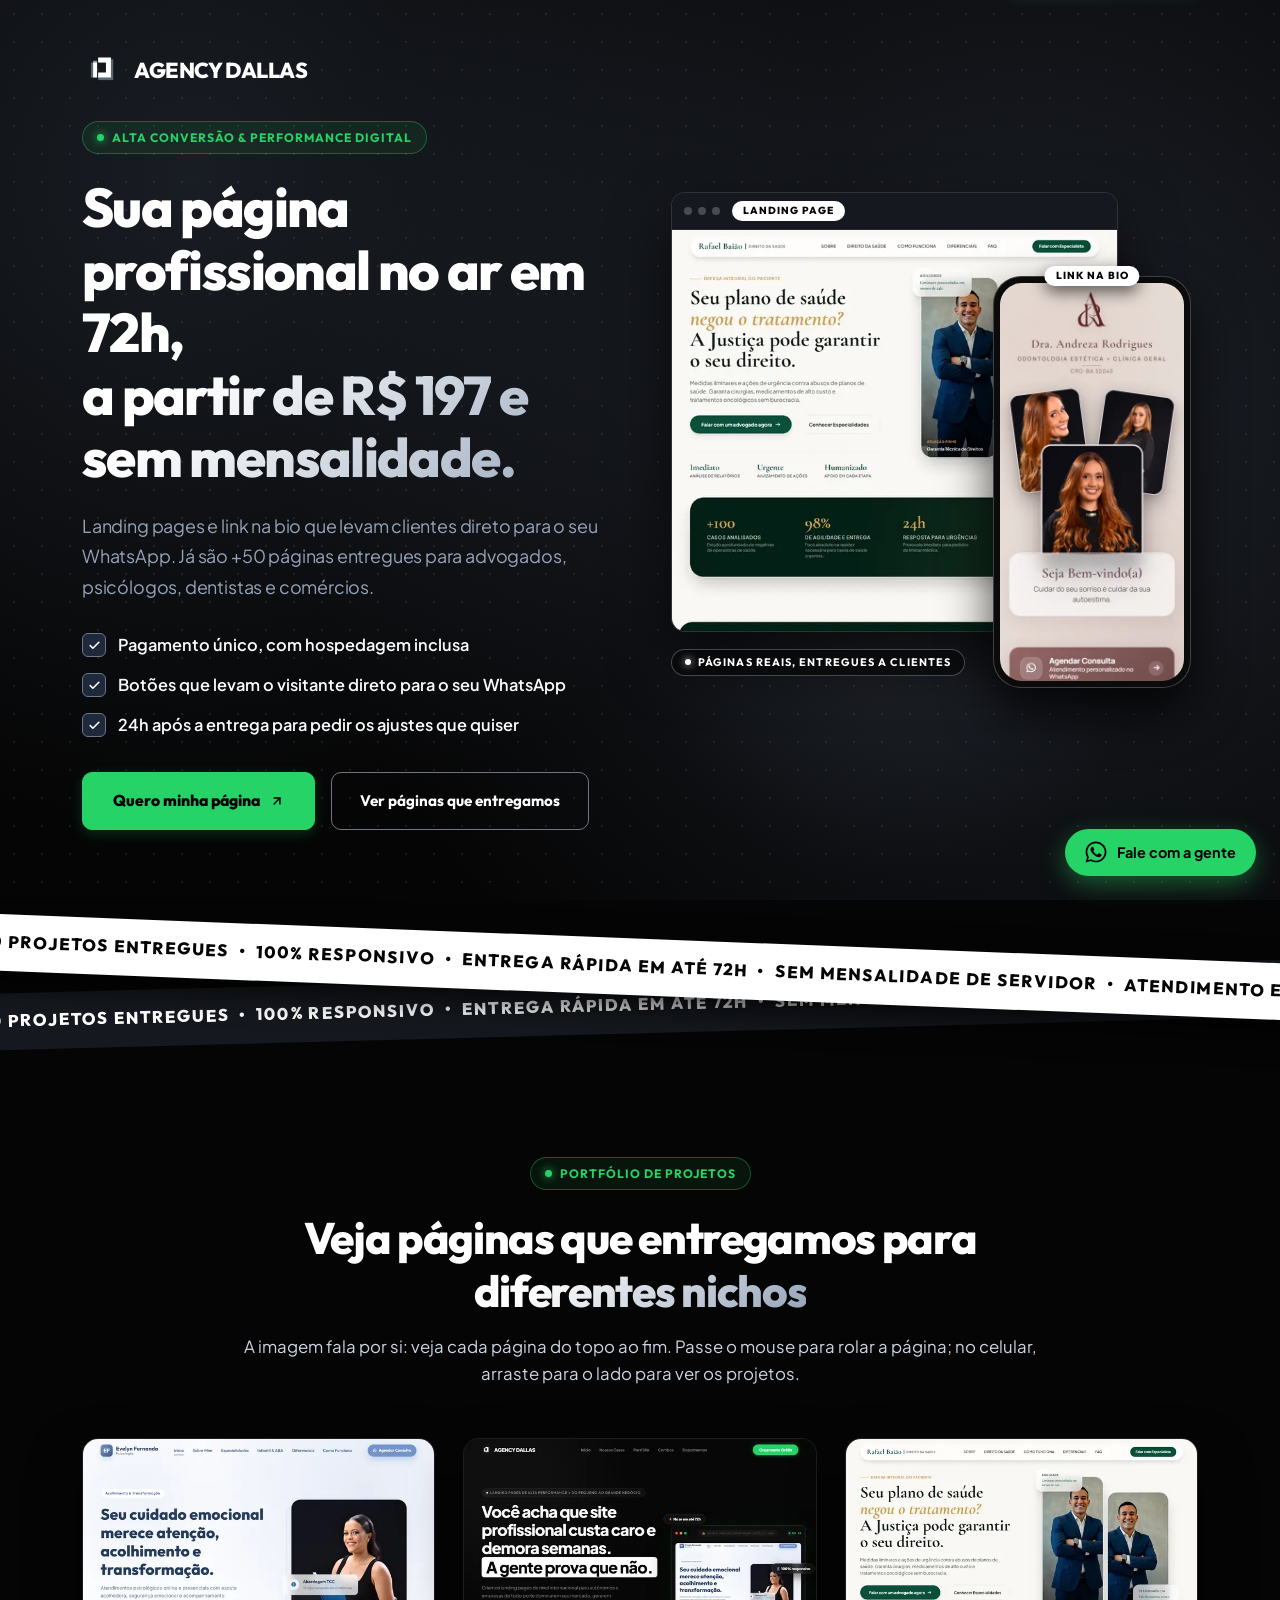
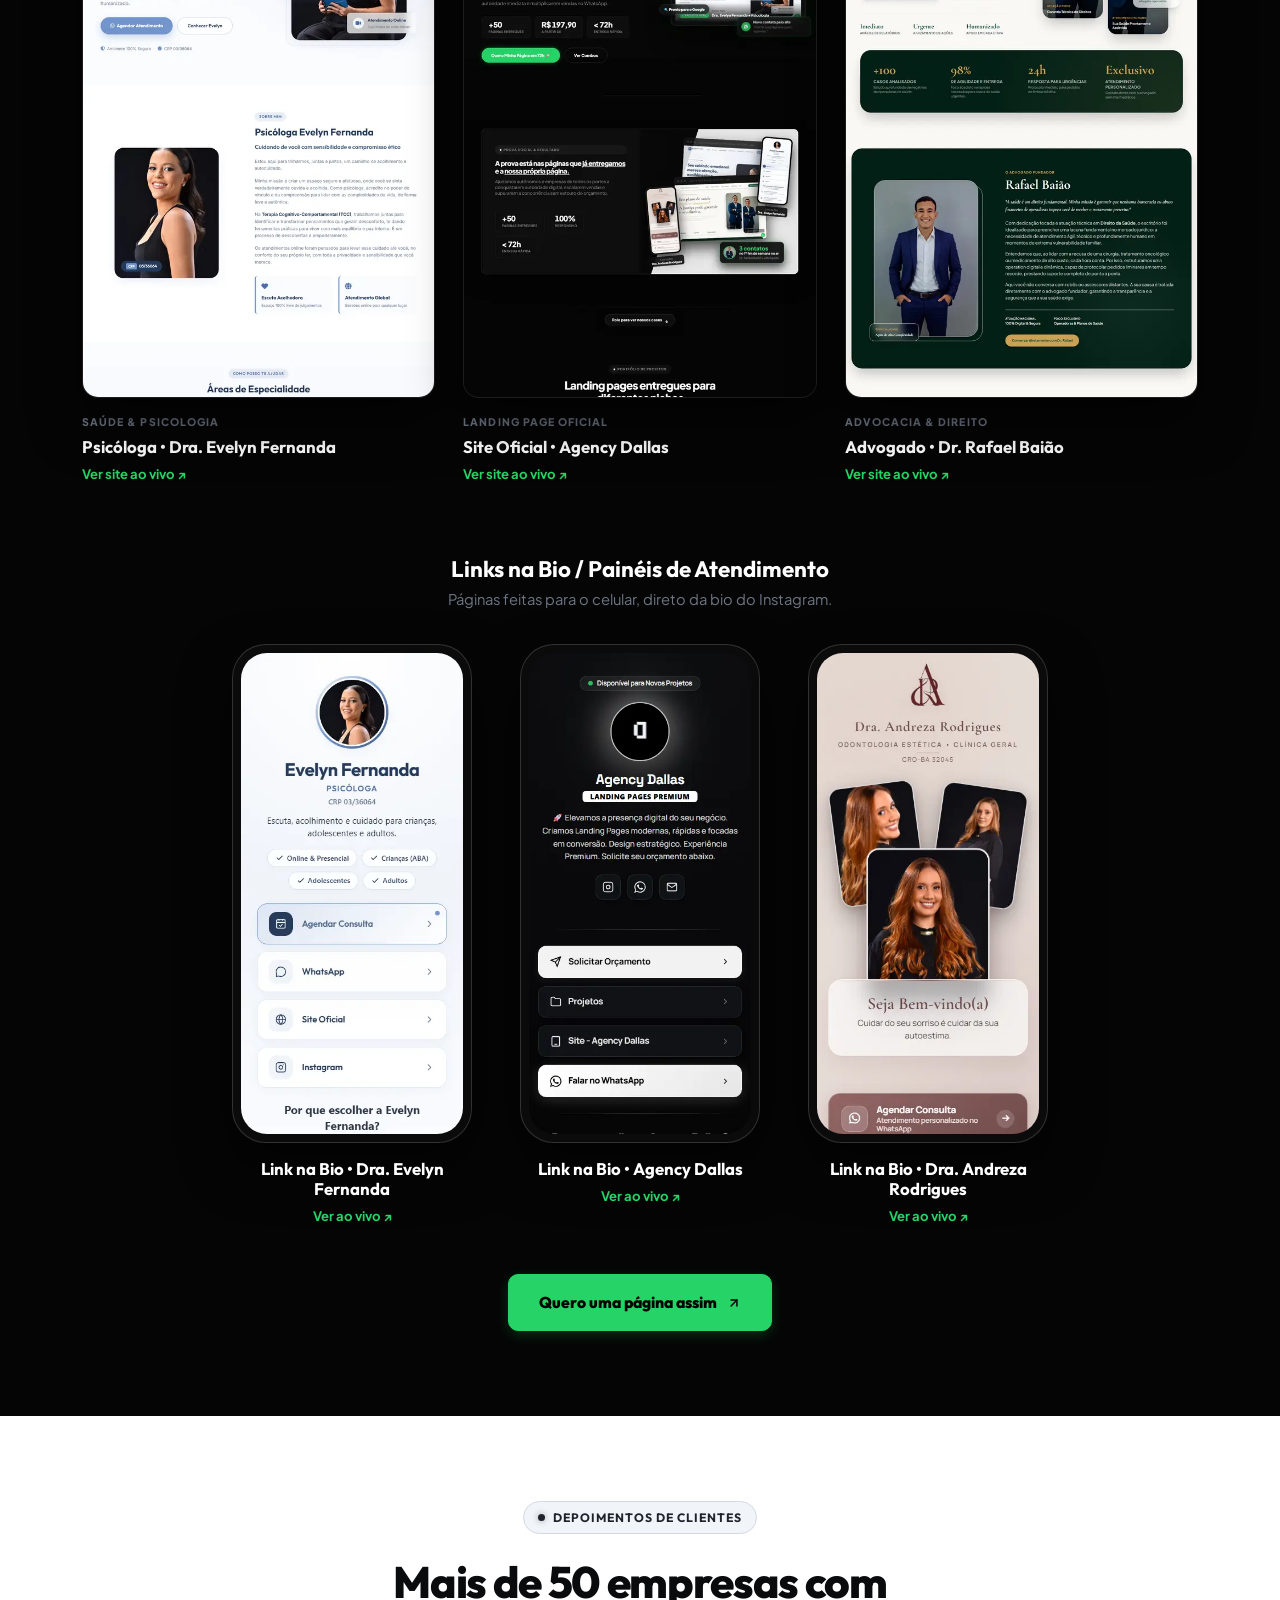
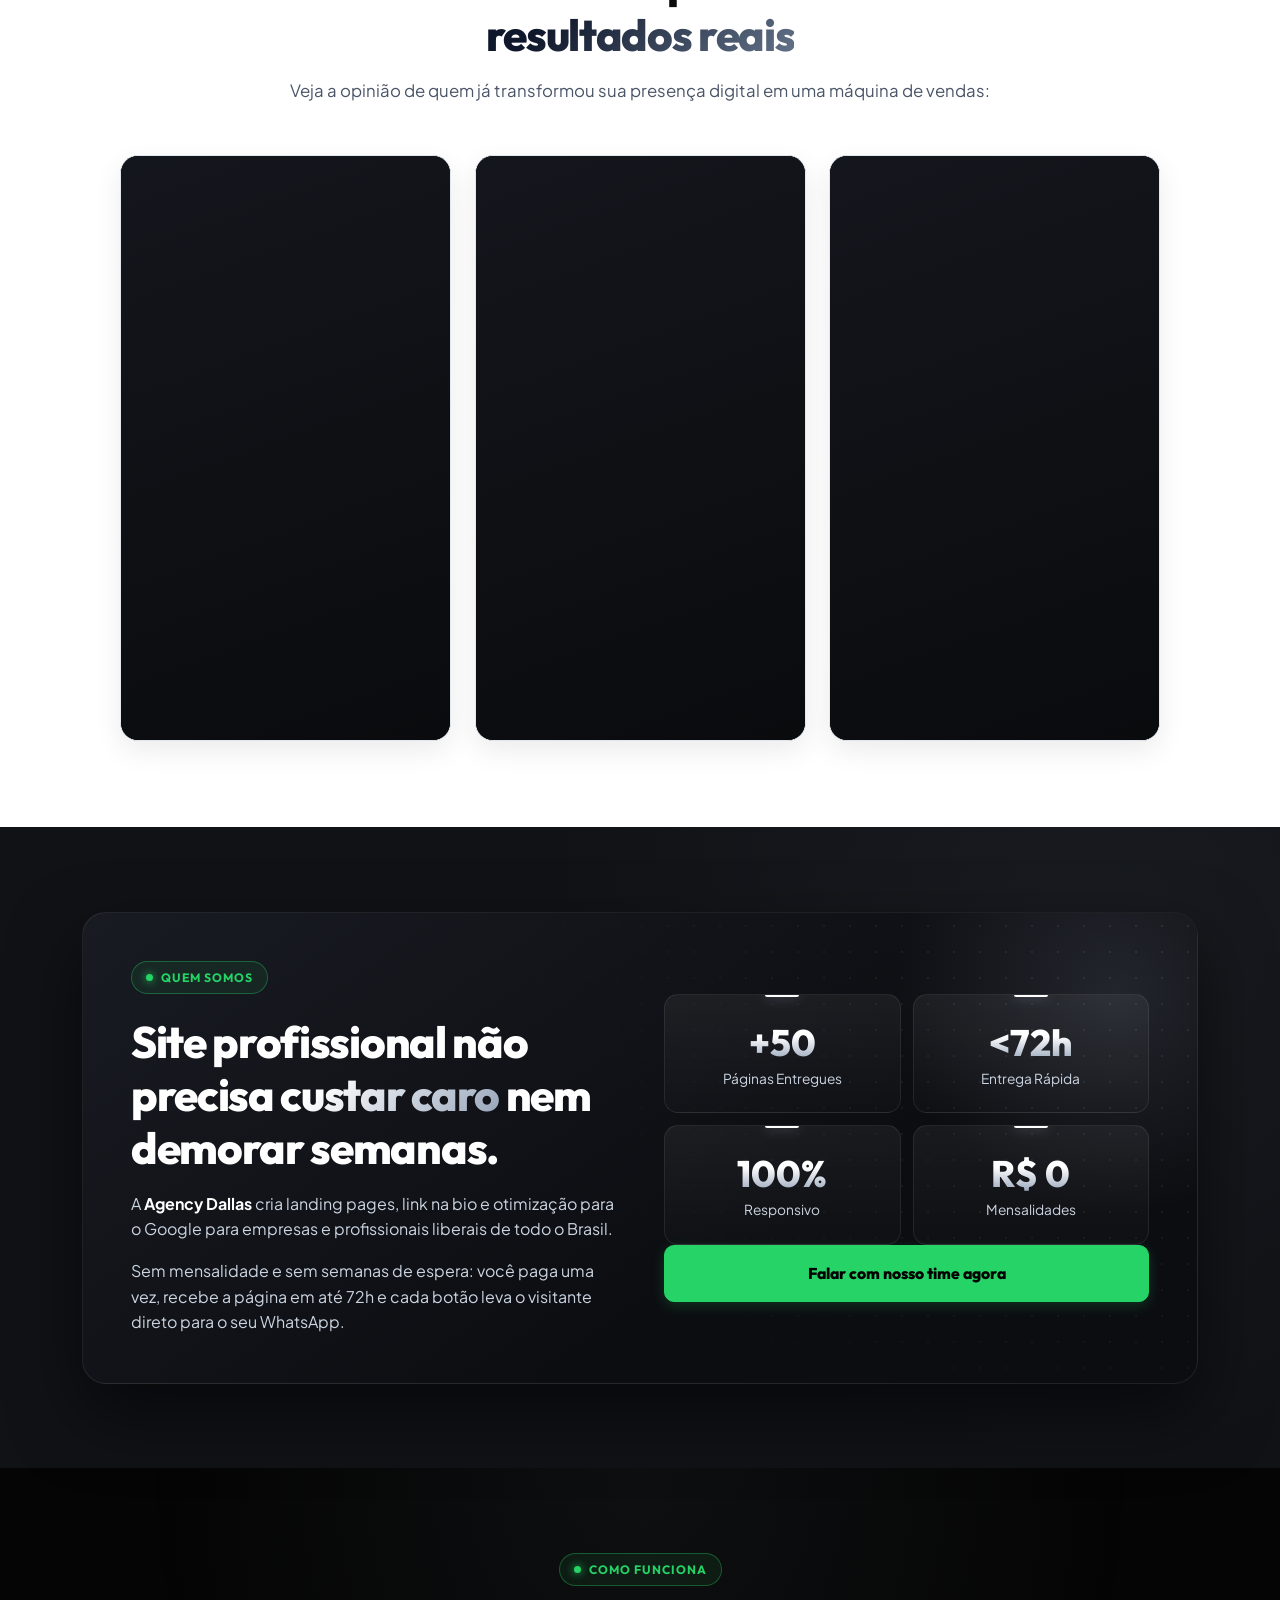
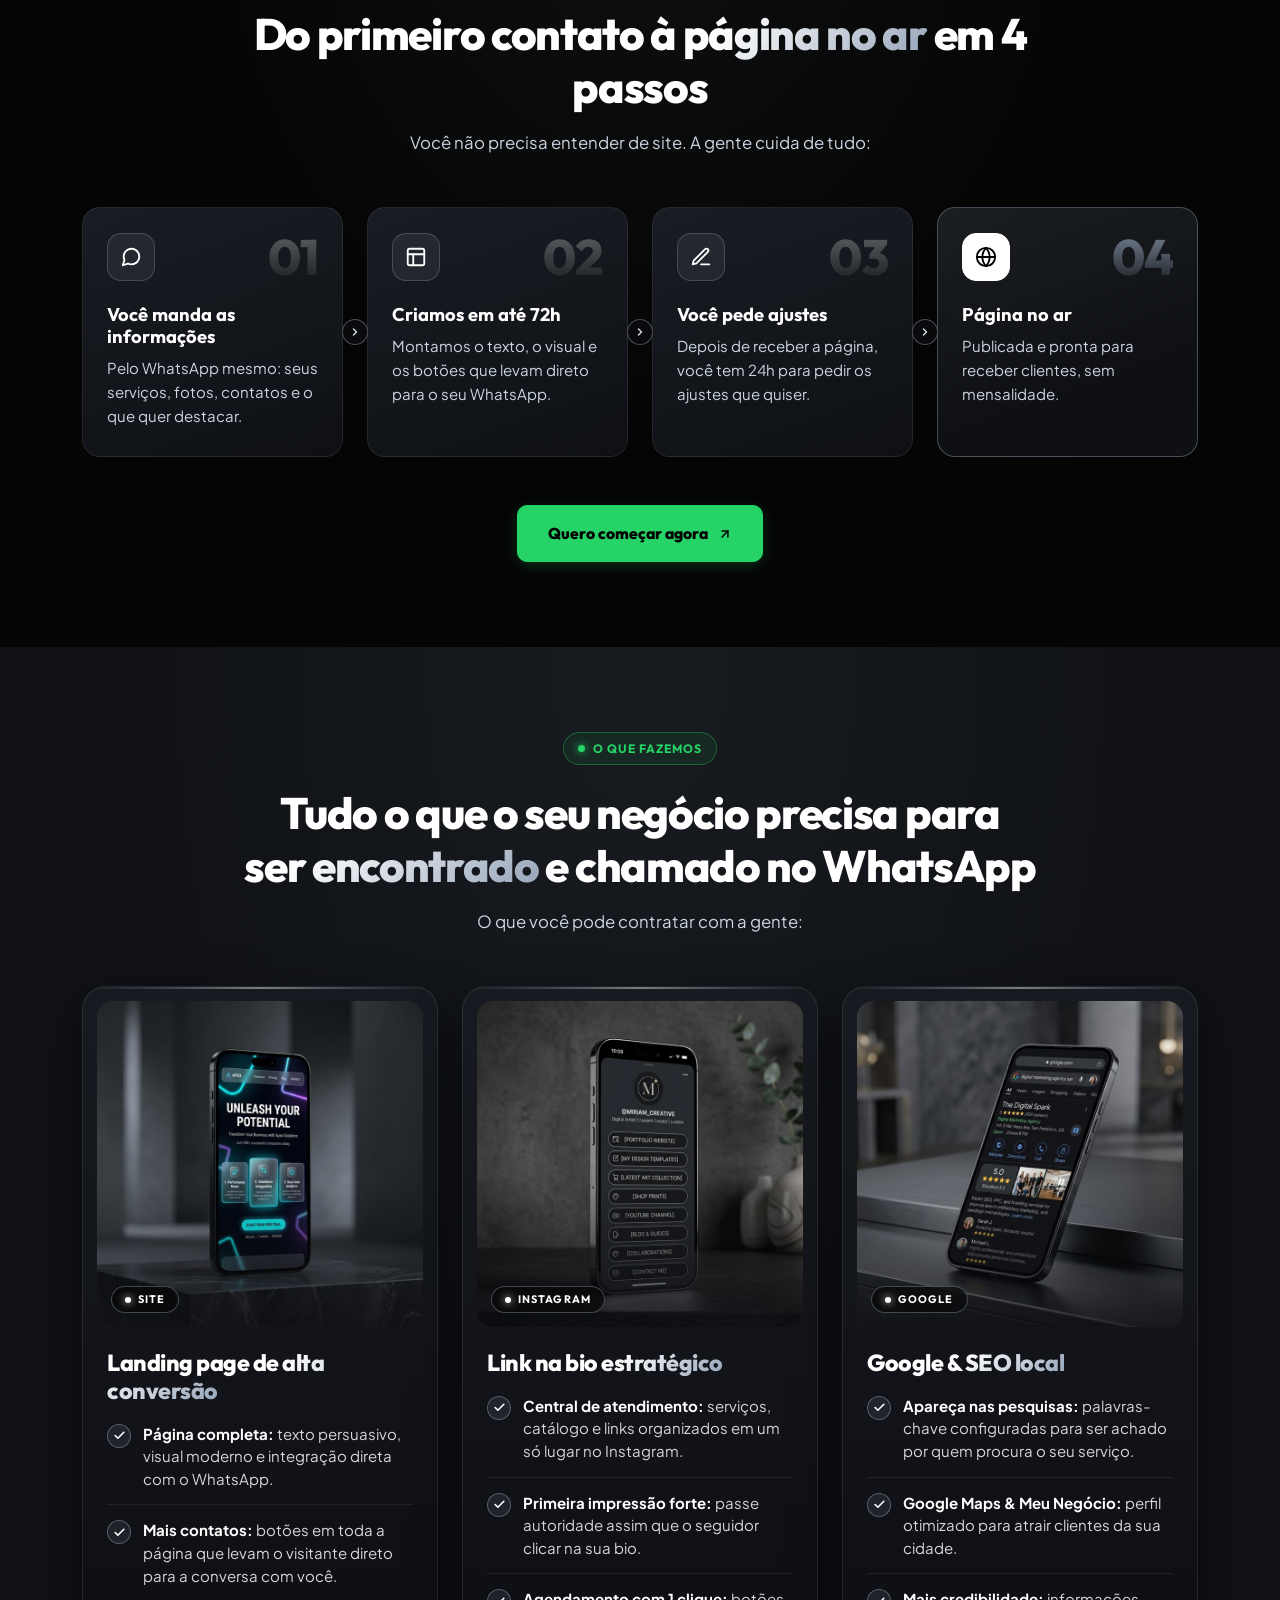
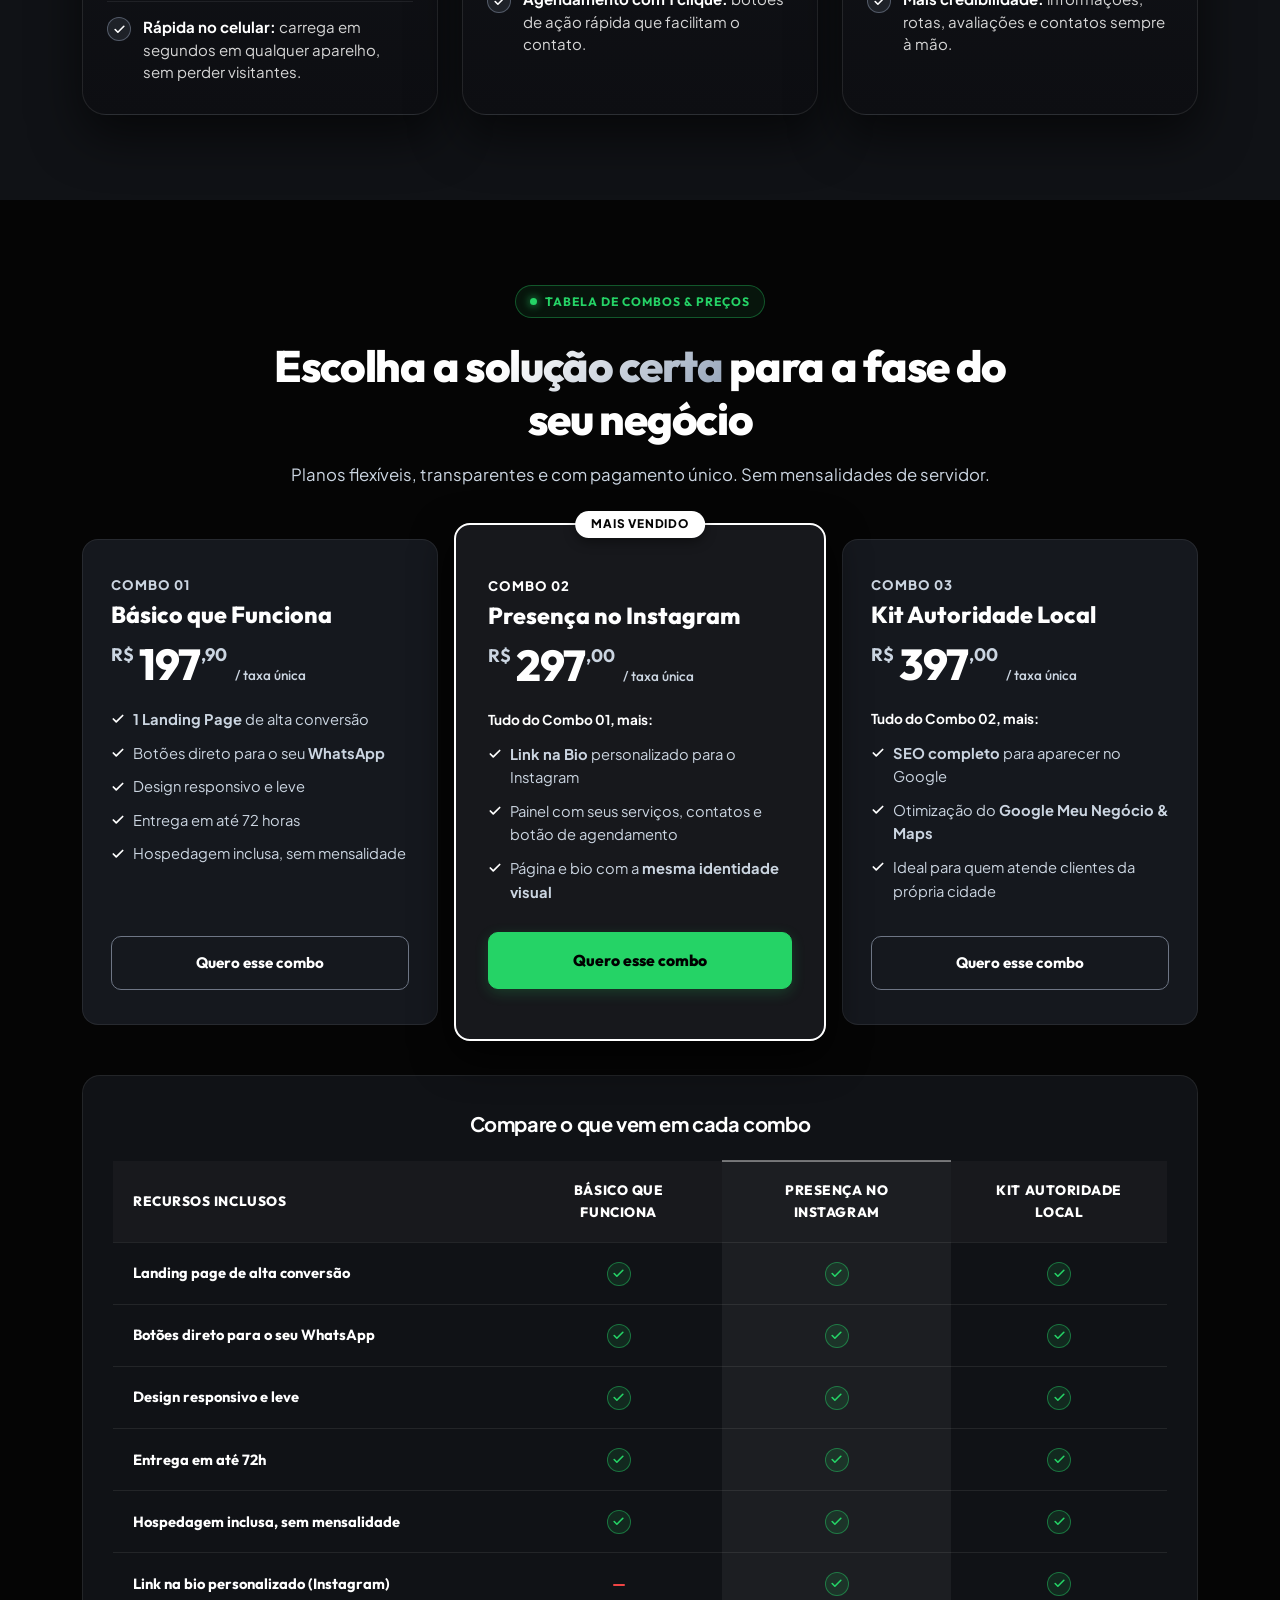
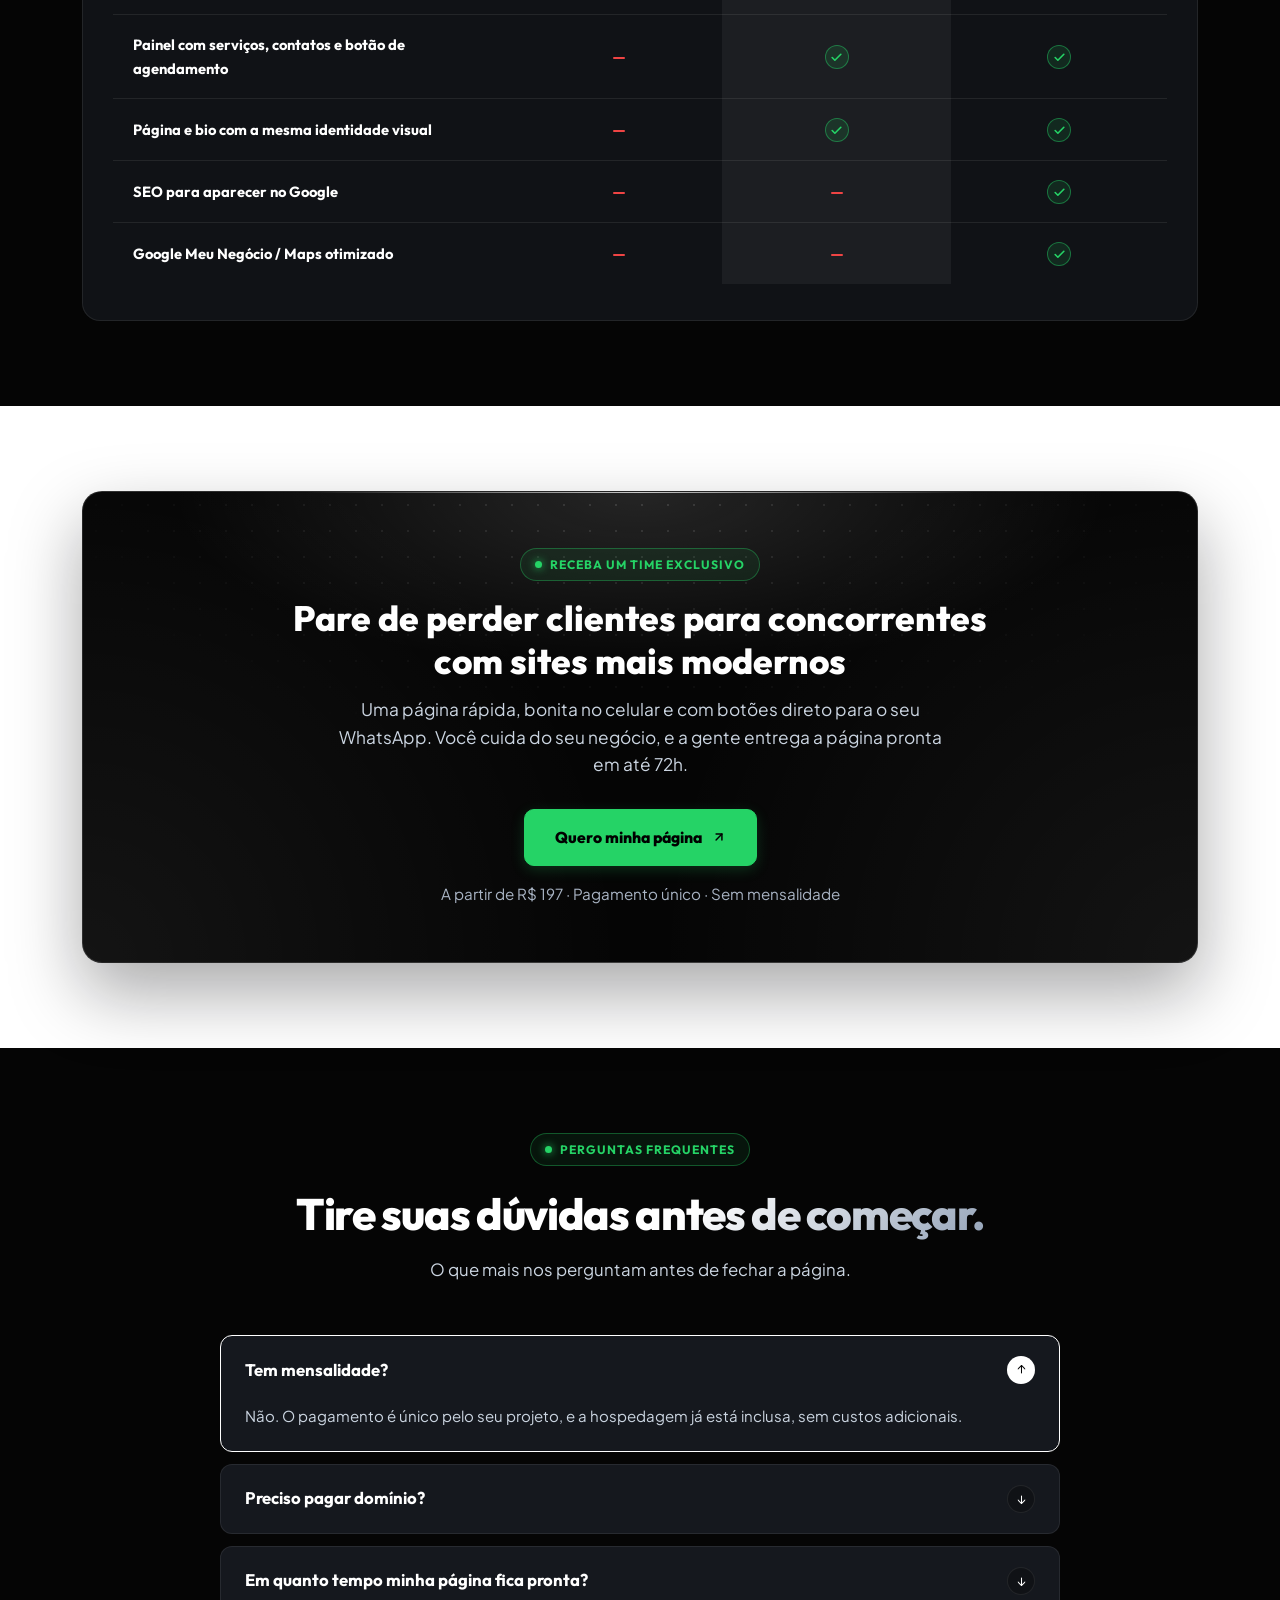
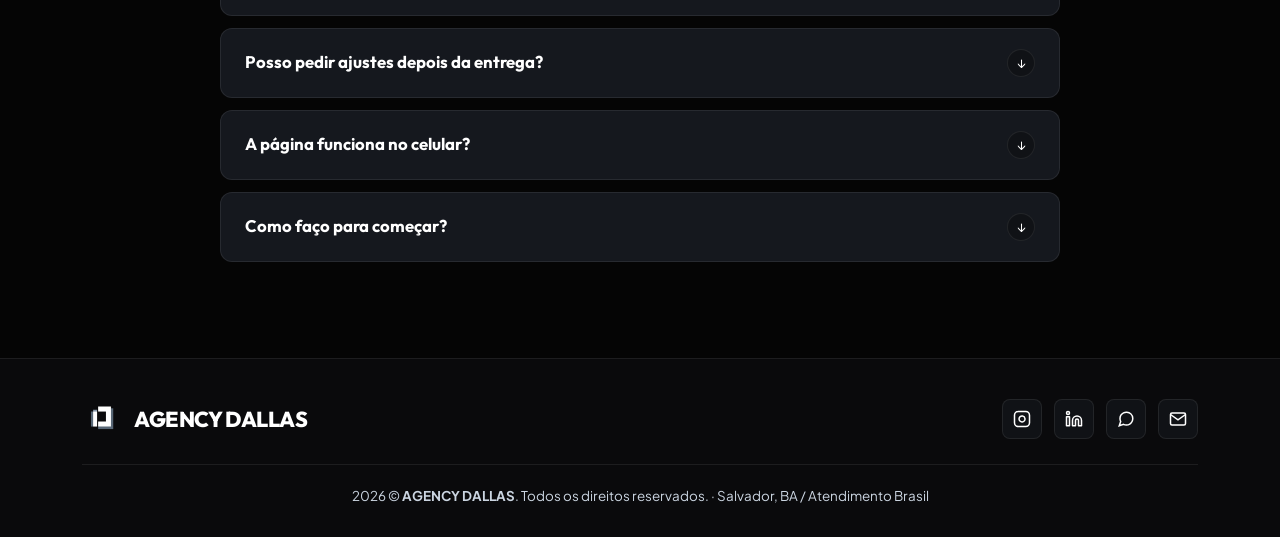
==== commit bd99d81c: "Merge branch 'YLC-dallas' of https://github.com/yurileall/pag-convercao-agency-dallas into YLC-dalla" ====
--- a/lp.html
+++ b/lp.html
@@ -6,32 +6,53 @@
   <meta name="viewport" content="width=device-width, initial-scale=1.0">
   <title>Agency Dallas • Landing Pages, Link na Bio e Design que Vendem</title>
   <meta name="description"
-    content="Aumente as vendas da sua empresa com landing pages de alta conversão e link na bio profissional. Entrega em até 72h sem mensalidade.">
+    content="Sua página profissional no ar em 72h, a partir de R$ 197 e sem mensalidade. Landing pages e link na bio que levam clientes direto para o seu WhatsApp.">
   <meta property="og:title" content="Agency Dallas • Páginas e Design de Alta Conversão">
   <meta property="og:description"
     content="Transforme seu posicionamento digital em uma máquina de novos clientes e vendas no WhatsApp.">
   <meta property="og:type" content="website">
   <meta property="og:locale" content="pt_BR">
+  <!-- Imagem de prévia no WhatsApp/Instagram (1200×630). Precisa de URL absoluta:
+       fica hospedada no site oficial. Cópia local em assets/og-image.jpg. -->
+  <meta property="og:image" content="https://agencydallas.netlify.app/og-lp.jpg">
+  <meta property="og:image:width" content="1200">
+  <meta property="og:image:height" content="630">
+  <meta property="og:image:alt" content="Agency Dallas: sua página profissional no ar em 72h, a partir de R$ 197">
+  <meta name="twitter:card" content="summary_large_image">
+  <meta name="twitter:image" content="https://agencydallas.netlify.app/og-lp.jpg">
   <link rel="icon" type="image/png" href="https://agencydallas.netlify.app/logo.png">
 
   <!-- Google Fonts: Outfit & Plus Jakarta Sans -->
   <link rel="preconnect" href="https://fonts.googleapis.com">
   <link rel="preconnect" href="https://fonts.gstatic.com" crossorigin>
-  <link href="https://fonts.googleapis.com/css2?family=Outfit:wght@400;500;600;700;800;900&family=Plus+Jakarta+Sans:wght@300;400;500;600;700;800;900&display=swap" rel="stylesheet">
-
-  <!-- Bootstrap 5 CSS -->
-  <link rel="stylesheet" href="https://cdn.jsdelivr.net/npm/bootstrap@5.3.3/dist/css/bootstrap.min.css">
-
-  <!-- Swiper CSS (Alpha Style Carousel) -->
-  <link rel="stylesheet" href="https://cdn.jsdelivr.net/npm/swiper@11/swiper-bundle.min.css">
+  <link href="https://fonts.googleapis.com/css2?family=Outfit:wght@600;700;800&family=Plus+Jakarta+Sans:wght@400;600;700;800&display=swap" rel="stylesheet">
+
 
   <!-- Custom CSS -->
   <link rel="stylesheet" href="css/style.css">
 </head>
 
-<body>
-
-  <!-- HERO SECTION + FORMULÁRIO DE QUALIFICAÇÃO -->
+<body data-variante="B">
+  <!-- Ícone de check: desenhado uma vez aqui e reaproveitado na página com <use> -->
+  <svg width="0" height="0" style="position: absolute;" aria-hidden="true">
+    <symbol id="ico-check" viewBox="0 0 24 24" fill="none" stroke="currentColor" stroke-width="3" stroke-linecap="round" stroke-linejoin="round"><polyline points="20 6 9 17 4 12"></polyline></symbol>
+  </svg>
+
+  <!-- BARRA FIXA DO TOPO: só no desktop, aparece depois que o hero sai da tela (JS) -->
+  <div class="lp-topbar" id="lp-topbar">
+    <div class="container lp-topbar-inner">
+      <a href="#topo" class="lp-logo-brand">
+        <img src="assets/logo-dallas.png" alt="Agency Dallas" width="28" height="28" style="height: 28px; width: auto;">
+        <span>AGENCY DALLAS</span>
+      </a>
+      <a href="https://api.whatsapp.com/send?phone=557191840986" target="_blank" rel="noopener" class="btn-dallas-primary js-wa-direct" data-origem="barra-topo">
+        <span>Quero minha página</span>
+        <svg width="12" height="12" viewBox="0 0 24 24" fill="none" stroke="currentColor" stroke-width="2.5" stroke-linecap="round" stroke-linejoin="round"><line x1="7" y1="17" x2="17" y2="7"></line><polyline points="7 7 17 7 17 17"></polyline></svg>
+      </a>
+    </div>
+  </div>
+
+  <!-- HERO SECTION + MOCKUP DE PÁGINAS ENTREGUES (as telas trocam sozinhas de projeto: vitrine do hero, no JS) -->
   <header class="lp-section-hero" id="topo">
     <div class="container">
       <div class="row align-items-center g-5">
@@ -40,7 +61,7 @@
         <div class="col-lg-6">
           <div class="mb-4">
             <a href="#topo" class="lp-logo-brand">
-              <img src="assets/logo-dallas.png" alt="Agency Dallas" class="img-fluid" style="max-height: 40px;">
+              <img src="assets/logo-dallas.png" alt="Agency Dallas" width="40" height="40" style="height: 40px; width: auto;">
               <span>AGENCY DALLAS</span>
             </a>
           </div>
@@ -51,95 +72,63 @@
           </div>
 
           <h1 class="lp-title-main">
-            Fazemos a sua empresa faturar mais com <span class="highlight">Landing Pages e Design que vendem</span>
+            Sua página profissional no ar em 72h, <span class="highlight">a partir de R$ 197 e sem mensalidade.</span>
           </h1>
 
           <p class="lp-subtitle">
-            Agende um atendimento rápido e descubra como transformamos o seu posicionamento em uma máquina contínua de novos contatos e vendas diretas no WhatsApp.
+            Landing pages e link na bio que levam clientes direto para o seu WhatsApp. Já são +50 páginas entregues para advogados, psicólogos, dentistas e comércios.
           </p>
 
           <ul class="lp-check-list">
             <li>
-              <span class="lp-check-icon">✓</span>
-              <span>Marketing, páginas e design focados 100% em VENDAS</span>
+              <span class="lp-check-icon"><svg class="lp-ico-check" aria-hidden="true"><use href="#ico-check"></use></svg></span>
+              <span>Pagamento único, com hospedagem inclusa</span>
             </li>
             <li>
-              <span class="lp-check-icon">✓</span>
-              <span>Especialistas em Landing Pages de Alta Conversão e Link na Bio Otimizado</span>
+              <span class="lp-check-icon"><svg class="lp-ico-check" aria-hidden="true"><use href="#ico-check"></use></svg></span>
+              <span>Botões que levam o visitante direto para o seu WhatsApp</span>
             </li>
             <li>
-              <span class="lp-check-icon">✓</span>
-              <span>Entrega rápida em até 72h sem mensalidades de servidor</span>
+              <span class="lp-check-icon"><svg class="lp-ico-check" aria-hidden="true"><use href="#ico-check"></use></svg></span>
+              <span>24h após a entrega para pedir os ajustes que quiser</span>
             </li>
           </ul>
 
           <div class="d-flex flex-wrap gap-3">
-            <a href="#formulario-conversao" class="btn-dallas-primary">
-              <span>Quero resultados como esse</span>
+            <a href="https://api.whatsapp.com/send?phone=557191840986" target="_blank" rel="noopener" class="btn-dallas-primary js-wa-direct" data-origem="hero">
+              <span>Quero minha página</span>
               <svg width="14" height="14" viewBox="0 0 24 24" fill="none" stroke="currentColor" stroke-width="2.5" stroke-linecap="round" stroke-linejoin="round"><line x1="7" y1="17" x2="17" y2="7"></line><polyline points="7 7 17 7 17 17"></polyline></svg>
             </a>
-            <a href="#combos" class="btn-dallas-outline">
-              <span>Ver Planos & Combos</span>
+            <a href="#portfolio" class="btn-dallas-outline">
+              <span>Ver páginas que entregamos</span>
             </a>
           </div>
         </div>
 
-        <!-- LADO DIREITO: FORMULÁRIO DE QUALIFICAÇÃO -->
+        <!-- LADO DIREITO: MOCKUP COM PÁGINAS ENTREGUES (mesmas imagens da galeria; passe o mouse para rolar) -->
         <div class="col-lg-6">
-          <div class="lp-form-card" id="formulario-conversao">
-            <h2 class="lp-form-title">Solicite sua Proposta Personalizada</h2>
-            <p class="lp-form-subtitle">Preencha os campos abaixo para receber o contato de um especialista:</p>
-
-            <form id="conversion-form" novalidate>
-              <!-- Hidden UTMs e Tracking -->
-              <input type="hidden" name="utm_source" id="form-utm-source">
-              <input type="hidden" name="utm_medium" id="form-utm-medium">
-              <input type="hidden" name="utm_campaign" id="form-utm-campaign">
-              <input type="hidden" name="utm_content" id="form-utm-content">
-              <input type="hidden" name="utm_term" id="form-utm-term">
-              <input type="hidden" name="fbclid" id="form-fbclid">
-              <input type="hidden" name="gclid" id="form-gclid">
-              <input type="hidden" name="debug_full_url" id="form-debug-url">
-              <input type="hidden" name="creation_time" id="form-creation-time">
-
-              <input type="hidden" id="form-field-servico" name="servico" value="">
-
-              <div class="lp-field-group">
-                <label for="form-field-nome" class="lp-label lp-label-hidden">Seu Nome *</label>
-                <input type="text" id="form-field-nome" class="lp-input" placeholder="Seu nome completo" required>
+          <a href="#portfolio" class="lp-hero-mockup" aria-label="Ver páginas que entregamos">
+            <div class="lp-hero-browser">
+              <div class="lp-hero-browser-bar" aria-hidden="true">
+                <span></span><span></span><span></span>
+                <strong class="lp-hero-label">Landing page</strong>
               </div>
-
-              <div class="lp-field-group">
-                <label for="form-field-telefone" class="lp-label lp-label-hidden">WhatsApp com DDD *</label>
-                <input type="tel" id="form-field-telefone" class="lp-input" placeholder="WhatsApp (DDD)" maxlength="15" required>
+              <div class="lp-hero-screen">
+                <img class="lp-is-active" src="assets/galeria/rafael-baiao.webp" alt="Landing page entregue para o advogado Dr. Rafael Baião" decoding="async">
+                <img data-src="assets/galeria/evelyn-fernanda.webp" alt="Landing page entregue para a psicóloga Dra. Evelyn Fernanda" decoding="async">
+                <img data-src="assets/galeria/agency-dallas.webp" alt="Site oficial da Agency Dallas" decoding="async">
               </div>
-
-              <div class="lp-field-group">
-                <label for="form-field-segmento" class="lp-label">Qual o seu Segmento? *</label>
-                <select id="form-field-segmento" class="lp-select" required>
-                  <option value="">Selecionar segmento</option>
-                  <option value="Saúde, Medicina & Psicologia">Saúde, Medicina & Psicologia</option>
-                  <option value="Advocacia & Serviços Jurídicos">Advocacia & Serviços Jurídicos</option>
-                  <option value="Gastronomia & Alimentação">Gastronomia & Alimentação</option>
-                  <option value="Estética, Beleza & Bem-Estar">Estética, Beleza & Bem-Estar</option>
-                  <option value="Imobiliário & Construção">Imobiliário & Construção</option>
-                  <option value="Consultoria & Serviços">Consultoria & Serviços</option>
-                  <option value="Comércio, E-commerce & Varejo">Comércio, E-commerce & Varejo</option>
-                  <option value="Outros Segmentos">Outros Segmentos</option>
-                </select>
+            </div>
+            <div class="lp-hero-phone">
+              <strong class="lp-hero-label" aria-hidden="true">Link na bio</strong>
+              <div class="lp-hero-screen">
+                <img class="lp-is-active" src="assets/galeria/andreza-rodrigues-bio.webp" alt="Link na bio entregue para a Dra. Andreza Rodrigues" decoding="async">
+                <img data-src="assets/galeria/evelyn-fernanda-bio.webp" alt="Link na bio entregue para a Dra. Evelyn Fernanda" decoding="async">
+                <img data-src="assets/galeria/agency-dallas-bio.webp" alt="Link na bio da Agency Dallas" decoding="async">
               </div>
-
-              <button type="submit" class="lp-form-submit-btn mt-3">
-                <span>Quero vender mais investindo menos</span>
-                <svg width="18" height="18" viewBox="0 0 24 24" fill="none" stroke="currentColor" stroke-width="2.5" stroke-linecap="round" stroke-linejoin="round"><line x1="5" y1="12" x2="19" y2="12"></line><polyline points="12 5 19 12 12 19"></polyline></svg>
-              </button>
-
-              <div class="lp-security-note">
-                <svg width="14" height="14" viewBox="0 0 24 24" fill="none" stroke="currentColor" stroke-width="2"><rect x="3" y="11" width="18" height="11" rx="2" ry="2"></rect><path d="M7 11V7a5 5 0 0 1 10 0v4"></path></svg>
-                <span>Seus dados estão 100% seguros e confidenciais</span>
-              </div>
-            </form>
-          </div>
+            </div>
+            <span class="lp-hero-mockup-tag">Páginas reais, entregues a clientes</span>
+          </a>
         </div>
 
       </div>
@@ -150,26 +139,125 @@
   <section class="lp-marquee-container">
     <div class="lp-marquee-track-1">
       <div class="marquee-content">
-        +50 PROJETOS ENTREGUES &nbsp;•&nbsp; +100% RESPONSIVO &nbsp;•&nbsp; ENTREGA RÁPIDA EM ATÉ 72H &nbsp;•&nbsp; SEM MENSALIDADE DE SERVIDOR &nbsp;•&nbsp; ATENDIMENTO EM TODO O BRASIL &nbsp;•&nbsp; DESIGN DE ALTO PADRÃO &nbsp;•&nbsp; +50 PROJETOS ENTREGUES &nbsp;•&nbsp; +100% RESPONSIVO &nbsp;•&nbsp; ENTREGA RÁPIDA EM ATÉ 72H &nbsp;•&nbsp; SEM MENSALIDADE DE SERVIDOR &nbsp;•&nbsp; ATENDIMENTO EM TODO O BRASIL &nbsp;•&nbsp;
+        +50 PROJETOS ENTREGUES &nbsp;•&nbsp; 100% RESPONSIVO &nbsp;•&nbsp; ENTREGA RÁPIDA EM ATÉ 72H &nbsp;•&nbsp; SEM MENSALIDADE DE SERVIDOR &nbsp;•&nbsp; ATENDIMENTO EM TODO O BRASIL &nbsp;•&nbsp; A PARTIR DE R$ 197 &nbsp;•&nbsp; +50 PROJETOS ENTREGUES &nbsp;•&nbsp; 100% RESPONSIVO &nbsp;•&nbsp; ENTREGA RÁPIDA EM ATÉ 72H &nbsp;•&nbsp; SEM MENSALIDADE DE SERVIDOR &nbsp;•&nbsp; ATENDIMENTO EM TODO O BRASIL &nbsp;•&nbsp;
       </div>
     </div>
     <div class="lp-marquee-track-2">
       <div class="marquee-content">
-        +50 PROJETOS ENTREGUES &nbsp;•&nbsp; +100% RESPONSIVO &nbsp;•&nbsp; ENTREGA RÁPIDA EM ATÉ 72H &nbsp;•&nbsp; SEM MENSALIDADE DE SERVIDOR &nbsp;•&nbsp; ATENDIMENTO EM TODO O BRASIL &nbsp;•&nbsp; DESIGN DE ALTO PADRÃO &nbsp;•&nbsp; +50 PROJETOS ENTREGUES &nbsp;•&nbsp; +100% RESPONSIVO &nbsp;•&nbsp; ENTREGA RÁPIDA EM ATÉ 72H &nbsp;•&nbsp; SEM MENSALIDADE DE SERVIDOR &nbsp;•&nbsp; ATENDIMENTO EM TODO O BRASIL &nbsp;•&nbsp;
+        +50 PROJETOS ENTREGUES &nbsp;•&nbsp; 100% RESPONSIVO &nbsp;•&nbsp; ENTREGA RÁPIDA EM ATÉ 72H &nbsp;•&nbsp; SEM MENSALIDADE DE SERVIDOR &nbsp;•&nbsp; ATENDIMENTO EM TODO O BRASIL &nbsp;•&nbsp; A PARTIR DE R$ 197 &nbsp;•&nbsp; +50 PROJETOS ENTREGUES &nbsp;•&nbsp; 100% RESPONSIVO &nbsp;•&nbsp; ENTREGA RÁPIDA EM ATÉ 72H &nbsp;•&nbsp; SEM MENSALIDADE DE SERVIDOR &nbsp;•&nbsp; ATENDIMENTO EM TODO O BRASIL &nbsp;•&nbsp;
       </div>
     </div>
   </section>
 
-  <!-- SEÇÃO 1: DEPOIMENTOS & RESULTADOS REAIS -->
-  <section class="lp-section" id="depoimentos">
+  <!-- SEÇÃO PORTFÓLIO: PÁGINAS QUE ENTREGAMOS (MESMO ESTILO DO SITE PRINCIPAL) -->
+  <section class="lp-section" id="portfolio">
     <div class="container">
       <div class="lp-section-header">
         <div class="lp-eyebrow">
           <span class="lp-eyebrow-dot"></span>
-          <span>👤 DEPOIMENTOS DE CLIENTES</span>
+          <span>PORTFÓLIO DE PROJETOS</span>
         </div>
         <h2 class="lp-section-title">
-          MAIS DE <span class="strong">50 EMPRESAS</span> COM <span class="strong">RESULTADOS REAIS</span>. ISSO É <span class="strong">AGENCY DALLAS</span>.
+          Veja páginas que entregamos para <span class="strong">diferentes nichos</span>
+        </h2>
+        <p class="lp-section-desc">
+          A imagem fala por si: veja cada página do topo ao fim. Passe o mouse para rolar a página; no celular, arraste para o lado para ver os projetos.
+        </p>
+      </div>
+
+      <!-- GALERIA: páginas inteiras dos projetos (passe o mouse para rolar) -->
+      <div class="lp-gallery-columns">
+        <a class="lp-gallery-item" href="https://psicologaevelynfernanda.netlify.app/" target="_blank" rel="noopener">
+          <div class="lp-gallery-window">
+            <img src="assets/galeria/evelyn-fernanda.webp" alt="Página completa da landing page da Dra. Evelyn Fernanda" loading="lazy">
+          </div>
+          <div class="lp-gallery-caption">
+            <span class="lp-gallery-niche">Saúde &amp; Psicologia</span>
+            <h3>Psicóloga • Dra. Evelyn Fernanda</h3>
+            <span class="lp-gallery-link">Ver site ao vivo ↗</span>
+          </div>
+        </a>
+        <a class="lp-gallery-item" href="https://agencydallas.netlify.app/" target="_blank" rel="noopener">
+          <div class="lp-gallery-window">
+            <img src="assets/galeria/agency-dallas.webp" alt="Página completa do site oficial da Agency Dallas" loading="lazy">
+          </div>
+          <div class="lp-gallery-caption">
+            <span class="lp-gallery-niche">Landing Page Oficial</span>
+            <h3>Site Oficial • Agency Dallas</h3>
+            <span class="lp-gallery-link">Ver site ao vivo ↗</span>
+          </div>
+        </a>
+        <a class="lp-gallery-item" href="https://advrafaelbaiao.netlify.app/" target="_blank" rel="noopener">
+          <div class="lp-gallery-window">
+            <img src="assets/galeria/rafael-baiao.webp" alt="Página completa da landing page do Dr. Rafael Baião" loading="lazy">
+          </div>
+          <div class="lp-gallery-caption">
+            <span class="lp-gallery-niche">Advocacia &amp; Direito</span>
+            <h3>Advogado • Dr. Rafael Baião</h3>
+            <span class="lp-gallery-link">Ver site ao vivo ↗</span>
+          </div>
+        </a>
+      </div>
+
+      <div class="lp-gallery-phones-header">
+        <h3>Links na Bio / Painéis de Atendimento</h3>
+        <p>Páginas feitas para o celular, direto da bio do Instagram.</p>
+      </div>
+      <div class="lp-gallery-phones">
+        <a class="lp-gallery-phone" href="https://evelynfernandabio.netlify.app/" target="_blank" rel="noopener">
+          <div class="lp-gallery-phone-frame">
+            <div class="lp-gallery-window lp-gallery-window--phone">
+              <img src="assets/galeria/evelyn-fernanda-bio.webp" alt="Link na Bio da Dra. Evelyn Fernanda" loading="lazy">
+            </div>
+          </div>
+          <div class="lp-gallery-caption">
+            <h3>Link na Bio • Dra. Evelyn Fernanda</h3>
+            <span class="lp-gallery-link">Ver ao vivo ↗</span>
+          </div>
+        </a>
+        <a class="lp-gallery-phone" href="https://agencydallasbio.netlify.app/" target="_blank" rel="noopener">
+          <div class="lp-gallery-phone-frame">
+            <div class="lp-gallery-window lp-gallery-window--phone">
+              <img src="assets/galeria/agency-dallas-bio.webp" alt="Link na Bio da Agency Dallas" loading="lazy">
+            </div>
+          </div>
+          <div class="lp-gallery-caption">
+            <h3>Link na Bio • Agency Dallas</h3>
+            <span class="lp-gallery-link">Ver ao vivo ↗</span>
+          </div>
+        </a>
+        <a class="lp-gallery-phone" href="https://draandrezarodriguesbio.netlify.app/" target="_blank" rel="noopener">
+          <div class="lp-gallery-phone-frame">
+            <div class="lp-gallery-window lp-gallery-window--phone">
+              <img src="assets/galeria/andreza-rodrigues-bio.webp" alt="Link na Bio da Dra. Andreza Rodrigues" loading="lazy">
+            </div>
+          </div>
+          <div class="lp-gallery-caption">
+            <h3>Link na Bio • Dra. Andreza Rodrigues</h3>
+            <span class="lp-gallery-link">Ver ao vivo ↗</span>
+          </div>
+        </a>
+      </div>
+
+      <div class="text-center mt-5">
+        <a href="https://api.whatsapp.com/send?phone=557191840986" target="_blank" rel="noopener" class="btn-dallas-primary js-wa-direct" data-origem="portfolio">
+          <span>Quero uma página assim</span>
+          <svg width="14" height="14" viewBox="0 0 24 24" fill="none" stroke="currentColor" stroke-width="2.5" stroke-linecap="round" stroke-linejoin="round"><line x1="7" y1="17" x2="17" y2="7"></line><polyline points="7 7 17 7 17 17"></polyline></svg>
+        </a>
+      </div>
+    </div>
+  </section>
+
+  <!-- SEÇÃO 1: DEPOIMENTOS & RESULTADOS REAIS -->
+  <section class="lp-section" id="depoimentos">
+    <div class="container">
+      <div class="lp-section-header">
+        <div class="lp-eyebrow">
+          <span class="lp-eyebrow-dot"></span>
+          <span>DEPOIMENTOS DE CLIENTES</span>
+        </div>
+        <h2 class="lp-section-title">
+          Mais de 50 empresas com <span class="strong">resultados reais</span>
         </h2>
         <p class="lp-section-desc">
           Veja a opinião de quem já transformou sua presença digital em uma máquina de vendas:
@@ -206,15 +294,27 @@
               <span>QUEM SOMOS</span>
             </div>
             <h2 class="lp-section-title text-start mb-3">
-              <span class="strong">REFERÊNCIA</span> EM <span class="strong">LANDING PAGES E DESIGN DE ALTA CONVERSÃO</span> E PARCEIRA DO <span class="strong">SEU SUCESSO</span>.
+              Site profissional não precisa <span class="strong">custar caro</span> nem demorar semanas.
             </h2>
             <p class="text-dallas-light mb-3">
-              Na <strong class="text-dallas-white">Agency Dallas</strong>, não somos apenas uma agência; somos a parceira estratégica para empresas e profissionais liberais que buscam presença digital imponente, moderna e focada em resultados.
+              A <strong class="text-dallas-white">Agency Dallas</strong> cria landing pages, link na bio e otimização para o Google para empresas e profissionais liberais de todo o Brasil.
             </p>
             <p class="text-dallas-light mb-0">
-              Eliminamos o estresse de sites lentos, custos exorbitantes e mensalidades abusivas. Nossa metodologia integra design de nível internacional, velocidade extrema e gatilhos de conversão direcionados para o seu WhatsApp.
+              Sem mensalidade e sem semanas de espera: você paga uma vez, recebe a página em até 72h e cada botão leva o visitante direto para o seu WhatsApp.
             </p>
 
+            <!-- ROSTO DA AGÊNCIA: salve a foto em assets/foto-time.jpg (quadrada, a partir de 240×240).
+                 Enquanto o arquivo não existir, o JS esconde este bloco para não aparecer imagem quebrada. -->
+            <figure class="lp-about-person">
+              <img src="assets/foto-time.jpg" alt="Time da Agency Dallas" width="120" height="120" decoding="async">
+              <figcaption>
+                <strong>Time Agency Dallas</strong>
+                <span>É com a gente que você fala no WhatsApp, do primeiro contato à página no ar.</span>
+              </figcaption>
+            </figure>
+          </div>
+
+          <div class="col-lg-6">
             <div class="lp-stats-grid">
               <div class="lp-stat-box">
                 <div class="lp-stat-number">+50</div>
@@ -233,245 +333,187 @@
                 <div class="lp-stat-label">Mensalidades</div>
               </div>
             </div>
-          </div>
-
-          <div class="col-lg-6 text-center">
-            <div class="p-4 bg-dallas-black border-dallas border rounded-4 text-start">
-              <div class="d-flex align-items-center gap-2 mb-3">
-                <span class="badge bg-light text-dark fw-bold px-3 py-2">ESTRUTURA DALLAS</span>
-                <span class="badge border text-light px-3 py-2">ATENDIMENTO BRASIL</span>
-              </div>
-              <h3 class="h4 text-white fw-bold mb-3">Tecnologia, Design & Vendas em Sintonia</h3>
-              <p class="text-dallas-light fs-6 mb-4">
-                Cada projeto é construído com código leve, otimização SEO e arquitetura mobile-first para garantir que seus visitantes se transformem em compradores reais.
-              </p>
-              <a href="#formulario-conversao" class="btn-dallas-primary w-100">
-                <span>Falar com nosso time agora</span>
-              </a>
-            </div>
+            <a href="https://api.whatsapp.com/send?phone=557191840986" target="_blank" rel="noopener" class="btn-dallas-primary w-100 mt-4 js-wa-direct" data-origem="sobre">
+              <span>Falar com nosso time agora</span>
+            </a>
           </div>
         </div>
       </div>
     </div>
   </section>
 
-  <!-- SEÇÃO 3: O MÉTODO DALLAS (DIAGRAMA ESTILO ALPHA) -->
-  <section class="lp-section" id="metodo">
+  <!-- SEÇÃO 3: COMO FUNCIONA (4 PASSOS) -->
+  <section class="lp-section" id="como-funciona">
     <div class="container">
       <div class="lp-section-header">
         <div class="lp-eyebrow">
           <span class="lp-eyebrow-dot"></span>
-          <span>O MÉTODO DALLAS</span>
+          <span>COMO FUNCIONA</span>
         </div>
         <h2 class="lp-section-title">
-          EXISTE UM <span class="strong">MÉTODO COMPROVADO</span> PARA QUE SUA EMPRESA <span class="strong">NUNCA PARE</span> DE <span class="strong">VENDER</span>
+          Do primeiro contato à <span class="strong">página no ar</span> em 4 passos
         </h2>
         <p class="lp-section-desc">
-          Se você seguir, irá manter seu negócio faturando todos os dias:
+          Você não precisa entender de site. A gente cuida de tudo:
         </p>
       </div>
 
-      <!-- DIAGRAMA VISUAL COM LOGO E CONECTORES -->
-      <div class="lp-method-container">
-        <div class="lp-method-glow-bg"></div>
-
-        <!-- CONECTORES LADO ESQUERDO -->
-        <div class="lp-method-pointer pointer-left pos-engajamento">
-          <span>Autoridade & Design</span>
-          <span class="lp-pointer-line"></span>
-        </div>
-
-        <div class="lp-method-pointer pointer-left pos-ativacao">
-          <span>Tráfego & Atração</span>
-          <span class="lp-pointer-line"></span>
-        </div>
-
-        <!-- LOGO DALLAS CENTRALIZADO -->
-        <div class="lp-method-logo-wrapper">
-          <img src="assets/logo-dallas.png" alt="Logo Agency Dallas" class="lp-method-center-logo">
-          
-          <!-- BADGE INFERIOR: MONETIZAÇÃO -->
-          <div class="lp-method-bottom-badge">
-            <svg width="20" height="20" viewBox="0 0 24 24" fill="none" stroke="currentColor" stroke-width="2.2" stroke-linecap="round" stroke-linejoin="round"><path d="M6 3h12l4 6-10 12L2 9z"></path><path d="M11 3v6l-5-6"></path><path d="M13 3v6l5-6"></path><path d="M2 9h20"></path></svg>
-            <span>Lucro & Conversão</span>
-          </div>
-        </div>
-
-        <!-- CONECTORES LADO DIREITO -->
-        <div class="lp-method-pointer pointer-right pos-retencao">
-          <span>Landing Page Persuasiva</span>
-          <span class="lp-pointer-line"></span>
-        </div>
-
-        <div class="lp-method-pointer pointer-right pos-aquisicao">
-          <span>Vendas no WhatsApp</span>
-          <span class="lp-pointer-line"></span>
-        </div>
-
-        <div class="lp-method-pointer pointer-right pos-indicacao">
-          <span>Escala & Retenção</span>
-          <span class="lp-pointer-line"></span>
-        </div>
-
-        <!-- VERSÃO GRID PARA MOBILE -->
-        <div class="lp-method-pointers-mobile-grid d-lg-none">
-          <div class="lp-method-pointer"><span>• Autoridade & Design</span></div>
-          <div class="lp-method-pointer"><span>• Tráfego & Atração</span></div>
-          <div class="lp-method-pointer"><span>• Landing Page Persuasiva</span></div>
-          <div class="lp-method-pointer"><span>• Vendas no WhatsApp</span></div>
-          <div class="lp-method-pointer"><span>• Escala & Retenção</span></div>
-        </div>
+      <div class="lp-steps-grid">
+        <div class="lp-step-card">
+          <div class="lp-step-top">
+            <div class="lp-step-icon"><svg width="22" height="22" viewBox="0 0 24 24" fill="none" stroke="currentColor" stroke-width="2" stroke-linecap="round" stroke-linejoin="round" aria-hidden="true"><path d="M21 11.5a8.38 8.38 0 0 1-.9 3.8 8.5 8.5 0 0 1-7.6 4.7 8.38 8.38 0 0 1-3.8-.9L3 21l1.9-5.7a8.38 8.38 0 0 1-.9-3.8 8.5 8.5 0 0 1 4.7-7.6 8.38 8.38 0 0 1 3.8-.9h.5a8.48 8.48 0 0 1 8 8v.5z"></path></svg></div>
+            <div class="lp-step-number">01</div>
+          </div>
+          <h3 class="lp-step-title">Você manda as informações</h3>
+          <p class="lp-step-text">Pelo WhatsApp mesmo: seus serviços, fotos, contatos e o que quer destacar.</p>
+        </div>
+        <div class="lp-step-card">
+          <div class="lp-step-top">
+            <div class="lp-step-icon"><svg width="22" height="22" viewBox="0 0 24 24" fill="none" stroke="currentColor" stroke-width="2" stroke-linecap="round" stroke-linejoin="round" aria-hidden="true"><rect x="3" y="3" width="18" height="18" rx="2" ry="2"></rect><line x1="3" y1="9" x2="21" y2="9"></line><line x1="9" y1="21" x2="9" y2="9"></line></svg></div>
+            <div class="lp-step-number">02</div>
+          </div>
+          <h3 class="lp-step-title">Criamos em até 72h</h3>
+          <p class="lp-step-text">Montamos o texto, o visual e os botões que levam direto para o seu WhatsApp.</p>
+        </div>
+        <div class="lp-step-card">
+          <div class="lp-step-top">
+            <div class="lp-step-icon"><svg width="22" height="22" viewBox="0 0 24 24" fill="none" stroke="currentColor" stroke-width="2" stroke-linecap="round" stroke-linejoin="round" aria-hidden="true"><path d="M12 20h9"></path><path d="M16.5 3.5a2.121 2.121 0 0 1 3 3L7 19l-4 1 1-4L16.5 3.5z"></path></svg></div>
+            <div class="lp-step-number">03</div>
+          </div>
+          <h3 class="lp-step-title">Você pede ajustes</h3>
+          <p class="lp-step-text">Depois de receber a página, você tem 24h para pedir os ajustes que quiser.</p>
+        </div>
+        <div class="lp-step-card lp-step-card--final">
+          <div class="lp-step-top">
+            <div class="lp-step-icon"><svg width="22" height="22" viewBox="0 0 24 24" fill="none" stroke="currentColor" stroke-width="2" stroke-linecap="round" stroke-linejoin="round" aria-hidden="true"><circle cx="12" cy="12" r="10"></circle><line x1="2" y1="12" x2="22" y2="12"></line><path d="M12 2a15.3 15.3 0 0 1 4 10 15.3 15.3 0 0 1-4 10 15.3 15.3 0 0 1-4-10 15.3 15.3 0 0 1 4-10z"></path></svg></div>
+            <div class="lp-step-number">04</div>
+          </div>
+          <h3 class="lp-step-title">Página no ar</h3>
+          <p class="lp-step-text">Publicada e pronta para receber clientes, sem mensalidade.</p>
+        </div>
+      </div>
+
+      <div class="text-center mt-5">
+        <a href="https://api.whatsapp.com/send?phone=557191840986" target="_blank" rel="noopener" class="btn-dallas-primary js-wa-direct" data-origem="como-funciona">
+          <span>Quero começar agora</span>
+          <svg width="14" height="14" viewBox="0 0 24 24" fill="none" stroke="currentColor" stroke-width="2.5" stroke-linecap="round" stroke-linejoin="round"><line x1="7" y1="17" x2="17" y2="7"></line><polyline points="7 7 17 7 17 17"></polyline></svg>
+        </a>
       </div>
     </div>
   </section>
 
-  <!-- SEÇÃO 4: O QUE FAZEMOS (CARROSSEL SWIPER CENTRALIZADO COM CARDS LATERAIS) -->
+  <!-- SEÇÃO 4: O QUE FAZEMOS (3 CARDS EM GRADE; EMPILHADOS NO CELULAR) -->
   <section class="lp-section bg-dallas-surface" id="solucoes">
     <div class="container">
       <div class="lp-section-header">
         <div class="lp-eyebrow">
           <span class="lp-eyebrow-dot"></span>
-          <span>O QUE FAZEMOS?</span>
+          <span>O QUE FAZEMOS</span>
         </div>
         <h2 class="lp-section-title">
-          A <span class="strong">AGENCY DALLAS</span> CRIA ESTRATÉGIAS DE MARKETING <span class="strong">SOB MEDIDA</span> PARA O SEU NEGÓCIO
+          Tudo o que o seu negócio precisa para <span class="strong">ser encontrado</span> e chamado no WhatsApp
         </h2>
         <p class="lp-section-desc">
-          Soluções completas e validadas para potencializar seus contatos e vendas:
+          O que você pode contratar com a gente:
         </p>
       </div>
-    </div>
-
-    <!-- SWIPER FULL-WIDTH WRAPPER -->
-    <div class="lp-carousel-section-wrapper">
-      
-      <!-- BOTÕES DE NAVEGAÇÃO -->
-      <div class="lp-carousel-nav-wrapper">
-        <button class="lp-swiper-prev" aria-label="Slide Anterior">
-          <svg width="22" height="22" viewBox="0 0 24 24" fill="none" stroke="currentColor" stroke-width="2.5" stroke-linecap="round" stroke-linejoin="round"><polyline points="15 18 9 12 15 6"></polyline></svg>
-        </button>
-        <button class="lp-swiper-next" aria-label="Próximo Slide">
-          <svg width="22" height="22" viewBox="0 0 24 24" fill="none" stroke="currentColor" stroke-width="2.5" stroke-linecap="round" stroke-linejoin="round"><polyline points="9 18 15 12 9 6"></polyline></svg>
-        </button>
-      </div>
-
-      <div class="swiper lp-swiper">
-        <div class="swiper-wrapper">
-          
-          <!-- SLIDE 1: LANDING PAGE -->
-          <div class="swiper-slide">
-            <div class="lp-feature-card">
-              <div class="lp-feature-content">
-                <h3 class="lp-feature-title">LANDING PAGE <span class="highlight-tag">DE ALTA CONVERSÃO</span></h3>
-                
-                <ul class="lp-feature-bullets">
-                  <li class="lp-feature-item">
-                    <div class="lp-feature-check">✓</div>
-                    <div class="lp-feature-text">
-                      <strong>Estruturamos toda a sua página:</strong> desde a cópia persuasiva e visual moderno até a integração direta no WhatsApp.
-                    </div>
-                  </li>
-                  <li class="lp-feature-item">
-                    <div class="lp-feature-check">✓</div>
-                    <div class="lp-feature-text">
-                      <strong>Aumentamos seus contatos diários:</strong> estrutura validada para transformar cliques em clientes prontos para comprar.
-                    </div>
-                  </li>
-                  <li class="lp-feature-item">
-                    <div class="lp-feature-check">✓</div>
-                    <div class="lp-feature-text">
-                      <strong>Carregamento ultra-rápido e mobile-first:</strong> experiência fluida em qualquer aparelho para zero perda de visitantes.
-                    </div>
-                  </li>
-                </ul>
-              </div>
-
-              <div class="lp-feature-visual">
-                <img src="assets/foto-lp.jpg" alt="Landing Page" class="lp-feature-img">
-              </div>
-            </div>
-          </div>
-
-          <!-- SLIDE 2: LINK NA BIO -->
-          <div class="swiper-slide">
-            <div class="lp-feature-card">
-              <div class="lp-feature-content">
-                <h3 class="lp-feature-title">LINK NA BIO <span class="highlight-tag">ESTRATÉGICO</span></h3>
-                
-                <ul class="lp-feature-bullets">
-                  <li class="lp-feature-item">
-                    <div class="lp-feature-check">✓</div>
-                    <div class="lp-feature-text">
-                      <strong>Central inteligente de atendimento:</strong> organize seus serviços, catálogo e links em um painel interativo no Instagram.
-                    </div>
-                  </li>
-                  <li class="lp-feature-item">
-                    <div class="lp-feature-check">✓</div>
-                    <div class="lp-feature-text">
-                      <strong>Primeira impressão inesquecível:</strong> passe autoridade instantânea assim que o seguidor clicar na sua biografia.
-                    </div>
-                  </li>
-                  <li class="lp-feature-item">
-                    <div class="lp-feature-check">✓</div>
-                    <div class="lp-feature-text">
-                      <strong>Agendamentos com 1 clique:</strong> botões de ação rápida que facilitam o contato e aumentam suas conversões.
-                    </div>
-                  </li>
-                </ul>
-              </div>
-
-              <div class="lp-feature-visual">
-                <img src="assets/foto-bio.jpg" alt="Link na Bio" class="lp-feature-img">
-              </div>
-            </div>
-          </div>
-
-
-
-          <!-- SLIDE 4: SEO E GOOGLE MEU NEGÓCIO -->
-          <div class="swiper-slide">
-            <div class="lp-feature-card">
-              <div class="lp-feature-content">
-                <h3 class="lp-feature-title">OTIMIZAÇÃO GOOGLE <span class="highlight-tag">& SEO LOCAL</span></h3>
-                
-                <ul class="lp-feature-bullets">
-                  <li class="lp-feature-item">
-                    <div class="lp-feature-check">✓</div>
-                    <div class="lp-feature-text">
-                      <strong>Apareça nas pesquisas do Google:</strong> configurações técnicas de palavras-chave para ser achado por quem procura seu serviço.
-                    </div>
-                  </li>
-                  <li class="lp-feature-item">
-                    <div class="lp-feature-check">✓</div>
-                    <div class="lp-feature-text">
-                      <strong>Google Maps & Meu Negócio:</strong> perfil 100% otimizado para atrair clientes da sua cidade e região.
-                    </div>
-                  </li>
-                  <li class="lp-feature-item">
-                    <div class="lp-feature-check">✓</div>
-                    <div class="lp-feature-text">
-                      <strong>Mais credibilidade nas buscas:</strong> informações completas, rotas, avaliações e contatos sempre acessíveis.
-                    </div>
-                  </li>
-                </ul>
-              </div>
-
-              <div class="lp-feature-visual">
-                <img src="assets/foto-google.jpg" alt="Google SEO" class="lp-feature-img">
-              </div>
-            </div>
-          </div>
-
-        </div>
-      </div>
-
-      <!-- PAGINAÇÃO (DOTS) -->
-      <div class="lp-swiper-pagination"></div>
-
+
+      <div class="lp-features-grid">
+        <!-- LANDING PAGE -->
+        <article class="lp-feature-card">
+          <div class="lp-feature-visual">
+            <img src="assets/foto-lp-720.jpg" alt="Landing page aberta no celular e no computador" class="lp-feature-img" width="720" height="720" loading="lazy" decoding="async">
+            <span class="lp-feature-tag">Site</span>
+          </div>
+          <div class="lp-feature-content">
+            <h3 class="lp-feature-title">Landing page <span class="highlight-tag">de alta conversão</span></h3>
+            <ul class="lp-feature-bullets">
+              <li class="lp-feature-item">
+                <div class="lp-feature-check"><svg class="lp-ico-check" aria-hidden="true"><use href="#ico-check"></use></svg></div>
+                <div class="lp-feature-text">
+                  <strong>Página completa:</strong> texto persuasivo, visual moderno e integração direta com o WhatsApp.
+                </div>
+              </li>
+              <li class="lp-feature-item">
+                <div class="lp-feature-check"><svg class="lp-ico-check" aria-hidden="true"><use href="#ico-check"></use></svg></div>
+                <div class="lp-feature-text">
+                  <strong>Mais contatos:</strong> botões em toda a página que levam o visitante direto para a conversa com você.
+                </div>
+              </li>
+              <li class="lp-feature-item">
+                <div class="lp-feature-check"><svg class="lp-ico-check" aria-hidden="true"><use href="#ico-check"></use></svg></div>
+                <div class="lp-feature-text">
+                  <strong>Rápida no celular:</strong> carrega em segundos em qualquer aparelho, sem perder visitantes.
+                </div>
+              </li>
+            </ul>
+          </div>
+        </article>
+
+        <!-- LINK NA BIO -->
+        <article class="lp-feature-card">
+          <div class="lp-feature-visual">
+            <img src="assets/foto-bio-720.jpg" alt="Link na bio aberto no celular" class="lp-feature-img" width="720" height="720" loading="lazy" decoding="async">
+            <span class="lp-feature-tag">Instagram</span>
+          </div>
+          <div class="lp-feature-content">
+            <h3 class="lp-feature-title">Link na bio <span class="highlight-tag">estratégico</span></h3>
+            <ul class="lp-feature-bullets">
+              <li class="lp-feature-item">
+                <div class="lp-feature-check"><svg class="lp-ico-check" aria-hidden="true"><use href="#ico-check"></use></svg></div>
+                <div class="lp-feature-text">
+                  <strong>Central de atendimento:</strong> serviços, catálogo e links organizados em um só lugar no Instagram.
+                </div>
+              </li>
+              <li class="lp-feature-item">
+                <div class="lp-feature-check"><svg class="lp-ico-check" aria-hidden="true"><use href="#ico-check"></use></svg></div>
+                <div class="lp-feature-text">
+                  <strong>Primeira impressão forte:</strong> passe autoridade assim que o seguidor clicar na sua bio.
+                </div>
+              </li>
+              <li class="lp-feature-item">
+                <div class="lp-feature-check"><svg class="lp-ico-check" aria-hidden="true"><use href="#ico-check"></use></svg></div>
+                <div class="lp-feature-text">
+                  <strong>Agendamento com 1 clique:</strong> botões de ação rápida que facilitam o contato.
+                </div>
+              </li>
+            </ul>
+          </div>
+        </article>
+
+        <!-- SEO E GOOGLE MEU NEGÓCIO -->
+        <article class="lp-feature-card">
+          <div class="lp-feature-visual">
+            <img src="assets/foto-google-720.jpg" alt="Perfil de empresa otimizado no Google" class="lp-feature-img" width="720" height="720" loading="lazy" decoding="async">
+            <span class="lp-feature-tag">Google</span>
+          </div>
+          <div class="lp-feature-content">
+            <h3 class="lp-feature-title">Google <span class="highlight-tag">& SEO local</span></h3>
+            <ul class="lp-feature-bullets">
+              <li class="lp-feature-item">
+                <div class="lp-feature-check"><svg class="lp-ico-check" aria-hidden="true"><use href="#ico-check"></use></svg></div>
+                <div class="lp-feature-text">
+                  <strong>Apareça nas pesquisas:</strong> palavras-chave configuradas para ser achado por quem procura o seu serviço.
+                </div>
+              </li>
+              <li class="lp-feature-item">
+                <div class="lp-feature-check"><svg class="lp-ico-check" aria-hidden="true"><use href="#ico-check"></use></svg></div>
+                <div class="lp-feature-text">
+                  <strong>Google Maps & Meu Negócio:</strong> perfil otimizado para atrair clientes da sua cidade.
+                </div>
+              </li>
+              <li class="lp-feature-item">
+                <div class="lp-feature-check"><svg class="lp-ico-check" aria-hidden="true"><use href="#ico-check"></use></svg></div>
+                <div class="lp-feature-text">
+                  <strong>Mais credibilidade:</strong> informações, rotas, avaliações e contatos sempre à mão.
+                </div>
+              </li>
+            </ul>
+          </div>
+        </article>
+      </div>
     </div>
   </section>
-
-
 
   <!-- SEÇÃO 5: PLANOS & COMBOS -->
   <section class="lp-section" id="combos">
@@ -482,7 +524,7 @@
           <span>TABELA DE COMBOS & PREÇOS</span>
         </div>
         <h2 class="lp-section-title">
-          VOCÊ <span class="strong">ESCOLHE</span> A <span class="strong">SOLUÇÃO CERTA</span> PARA A FASE QUE SUA EMPRESA <span class="strong">VIVE HOJE</span>
+          Escolha a <span class="strong">solução certa</span> para a fase do seu negócio
         </h2>
         <p class="lp-section-desc">
           Planos flexíveis, transparentes e com pagamento único. Sem mensalidades de servidor.
@@ -496,18 +538,18 @@
             <div>
               <div class="lp-combo-name">COMBO 01</div>
               <h3 class="lp-pricing-title">Básico que Funciona</h3>
-              <div class="lp-price-val">R$ 197,90 <span>/ taxa única</span></div>
+              <div class="lp-price-val"><span class="lp-price-currency">R$</span>197<span class="lp-price-cents">,90</span><span class="lp-price-period">/ taxa única</span></div>
 
               <ul class="lp-pricing-bullets">
                 <li><strong>1 Landing Page</strong> de alta conversão</li>
-                <li>Integração direta com seu <strong>WhatsApp</strong></li>
-                <li>Design 100% responsivo e super leve</li>
-                <li>Entrega ágil em até 72 horas</li>
-                <li>Sem mensalidades de servidor</li>
+                <li>Botões direto para o seu <strong>WhatsApp</strong></li>
+                <li>Design responsivo e leve</li>
+                <li>Entrega em até 72 horas</li>
+                <li>Hospedagem inclusa, sem mensalidade</li>
               </ul>
             </div>
 
-            <a href="#formulario-conversao" class="btn-dallas-outline btn-full-width" data-combo-select="Combo 1: Básico que Funciona (LP Única)">
+            <a href="https://api.whatsapp.com/send?phone=557191840986" target="_blank" rel="noopener" class="btn-dallas-outline btn-full-width js-wa-direct" data-origem="combo" data-servico="Combo 1: Básico que Funciona (LP Única)">
               <span>Quero esse combo</span>
             </a>
           </div>
@@ -516,23 +558,22 @@
         <!-- COMBO 2 (FEATURED) -->
         <div class="col-lg-4">
           <div class="lp-pricing-card featured">
-            <span class="lp-featured-badge">⭐ MAIS VENDIDO</span>
+            <span class="lp-featured-badge">MAIS VENDIDO</span>
             <div>
               <div class="lp-combo-name text-white">COMBO 02</div>
-              <h3 class="lp-pricing-title">Presença Digital</h3>
-              <div class="lp-price-val">R$ 297,00 <span>/ taxa única</span></div>
+              <h3 class="lp-pricing-title">Presença no Instagram</h3>
+              <div class="lp-price-val"><span class="lp-price-currency">R$</span>297<span class="lp-price-cents">,00</span><span class="lp-price-period">/ taxa única</span></div>
+              <p class="lp-pricing-lead">Tudo do Combo 01, mais:</p>
 
               <ul class="lp-pricing-bullets">
-                <li><strong>1 Landing Page</strong> de alta conversão</li>
-                <li>Integração direta com seu <strong>WhatsApp</strong></li>
-                <li>Design 100% responsivo e super leve</li>
-                <li><strong>SEO completo</strong> para aparecer no Google</li>
-                <li>Entrega expressa com suporte dedicado</li>
+                <li><strong>Link na Bio</strong> personalizado para o Instagram</li>
+                <li>Painel com seus serviços, contatos e botão de agendamento</li>
+                <li>Página e bio com a <strong>mesma identidade visual</strong></li>
               </ul>
             </div>
 
-            <a href="#formulario-conversao" class="btn-dallas-primary btn-full-width" data-combo-select="Combo 2: Presença Digital (Recomendado)">
-              <span>Quero esse combo 🚀</span>
+            <a href="https://api.whatsapp.com/send?phone=557191840986" target="_blank" rel="noopener" class="btn-dallas-primary btn-full-width js-wa-direct" data-origem="combo" data-servico="Combo 2: Presença no Instagram (LP + Link na Bio)">
+              <span>Quero esse combo</span>
             </a>
           </div>
         </div>
@@ -543,19 +584,17 @@
             <div>
               <div class="lp-combo-name">COMBO 03</div>
               <h3 class="lp-pricing-title">Kit Autoridade Local</h3>
-              <div class="lp-price-val">R$ 397,00 <span>/ taxa única</span></div>
+              <div class="lp-price-val"><span class="lp-price-currency">R$</span>397<span class="lp-price-cents">,00</span><span class="lp-price-period">/ taxa única</span></div>
+              <p class="lp-pricing-lead">Tudo do Combo 02, mais:</p>
 
               <ul class="lp-pricing-bullets">
-                <li><strong>1 Landing Page</strong> de alta conversão</li>
-                <li>Integração direta com seu <strong>WhatsApp</strong></li>
-                <li>Design 100% responsivo e super leve</li>
-                <li><strong>SEO completo</strong> para o Google</li>
+                <li><strong>SEO completo</strong> para aparecer no Google</li>
                 <li>Otimização do <strong>Google Meu Negócio & Maps</strong></li>
-                <li><strong>Painel de atendimento</strong> (Link na Bio)</li>
+                <li>Ideal para quem atende clientes da própria cidade</li>
               </ul>
             </div>
 
-            <a href="#formulario-conversao" class="btn-dallas-outline btn-full-width" data-combo-select="Combo 3: Kit Autoridade Local Completo">
+            <a href="https://api.whatsapp.com/send?phone=557191840986" target="_blank" rel="noopener" class="btn-dallas-outline btn-full-width js-wa-direct" data-origem="combo" data-servico="Combo 3: Kit Autoridade Local (LP + Link na Bio + Google)">
               <span>Quero esse combo</span>
             </a>
           </div>
@@ -564,47 +603,76 @@
 
       <!-- TABELA COMPARATIVA DE RECURSOS -->
       <div class="lp-table-wrapper">
-        <h3 class="h5 fw-bold text-white mb-4">Comparativo Detalhado de Recursos</h3>
+        <h3 class="h5 fw-bold text-white mb-4">Compare o que vem em cada combo</h3>
         <table class="lp-comparison-table">
           <thead>
             <tr>
-              <th>Recursos Inclusos</th>
+              <th>Recursos inclusos</th>
               <th>Básico que Funciona</th>
-              <th class="col-highlight">Presença Digital ⭐</th>
+              <th class="col-highlight">Presença no Instagram</th>
               <th>Kit Autoridade Local</th>
             </tr>
           </thead>
           <tbody>
             <tr>
-              <td>Landing Page de Alta Conversão</td>
-              <td><span class="lp-check-mark">✓</span></td>
-              <td class="col-highlight"><span class="lp-check-mark">✓</span></td>
-              <td><span class="lp-check-mark">✓</span></td>
-            </tr>
-            <tr>
-              <td>Integração com WhatsApp Comercial</td>
-              <td><span class="lp-check-mark">✓</span></td>
-              <td class="col-highlight"><span class="lp-check-mark">✓</span></td>
-              <td><span class="lp-check-mark">✓</span></td>
-            </tr>
-
-            <tr>
-              <td>Otimização SEO (Google)</td>
-              <td><span class="lp-cross-mark">—</span></td>
-              <td class="col-highlight"><span class="lp-check-mark">✓</span></td>
-              <td><span class="lp-check-mark">✓</span></td>
-            </tr>
-            <tr>
-              <td>Otimização Google Meu Negócio / Maps</td>
-              <td><span class="lp-cross-mark">—</span></td>
-              <td class="col-highlight"><span class="lp-cross-mark">—</span></td>
-              <td><span class="lp-check-mark">✓</span></td>
-            </tr>
-            <tr>
-              <td>Link na Bio Personalizado (Painel)</td>
-              <td><span class="lp-cross-mark">—</span></td>
-              <td class="col-highlight"><span class="lp-cross-mark">—</span></td>
-              <td><span class="lp-check-mark">✓</span></td>
+              <td>Landing page de alta conversão</td>
+              <td><span class="lp-check-mark" role="img" aria-label="Incluso"><svg class="lp-ico-check" aria-hidden="true"><use href="#ico-check"></use></svg></span></td>
+              <td class="col-highlight"><span class="lp-check-mark" role="img" aria-label="Incluso"><svg class="lp-ico-check" aria-hidden="true"><use href="#ico-check"></use></svg></span></td>
+              <td><span class="lp-check-mark" role="img" aria-label="Incluso"><svg class="lp-ico-check" aria-hidden="true"><use href="#ico-check"></use></svg></span></td>
+            </tr>
+            <tr>
+              <td>Botões direto para o seu WhatsApp</td>
+              <td><span class="lp-check-mark" role="img" aria-label="Incluso"><svg class="lp-ico-check" aria-hidden="true"><use href="#ico-check"></use></svg></span></td>
+              <td class="col-highlight"><span class="lp-check-mark" role="img" aria-label="Incluso"><svg class="lp-ico-check" aria-hidden="true"><use href="#ico-check"></use></svg></span></td>
+              <td><span class="lp-check-mark" role="img" aria-label="Incluso"><svg class="lp-ico-check" aria-hidden="true"><use href="#ico-check"></use></svg></span></td>
+            </tr>
+            <tr>
+              <td>Design responsivo e leve</td>
+              <td><span class="lp-check-mark" role="img" aria-label="Incluso"><svg class="lp-ico-check" aria-hidden="true"><use href="#ico-check"></use></svg></span></td>
+              <td class="col-highlight"><span class="lp-check-mark" role="img" aria-label="Incluso"><svg class="lp-ico-check" aria-hidden="true"><use href="#ico-check"></use></svg></span></td>
+              <td><span class="lp-check-mark" role="img" aria-label="Incluso"><svg class="lp-ico-check" aria-hidden="true"><use href="#ico-check"></use></svg></span></td>
+            </tr>
+            <tr>
+              <td>Entrega em até 72h</td>
+              <td><span class="lp-check-mark" role="img" aria-label="Incluso"><svg class="lp-ico-check" aria-hidden="true"><use href="#ico-check"></use></svg></span></td>
+              <td class="col-highlight"><span class="lp-check-mark" role="img" aria-label="Incluso"><svg class="lp-ico-check" aria-hidden="true"><use href="#ico-check"></use></svg></span></td>
+              <td><span class="lp-check-mark" role="img" aria-label="Incluso"><svg class="lp-ico-check" aria-hidden="true"><use href="#ico-check"></use></svg></span></td>
+            </tr>
+            <tr>
+              <td>Hospedagem inclusa, sem mensalidade</td>
+              <td><span class="lp-check-mark" role="img" aria-label="Incluso"><svg class="lp-ico-check" aria-hidden="true"><use href="#ico-check"></use></svg></span></td>
+              <td class="col-highlight"><span class="lp-check-mark" role="img" aria-label="Incluso"><svg class="lp-ico-check" aria-hidden="true"><use href="#ico-check"></use></svg></span></td>
+              <td><span class="lp-check-mark" role="img" aria-label="Incluso"><svg class="lp-ico-check" aria-hidden="true"><use href="#ico-check"></use></svg></span></td>
+            </tr>
+            <tr>
+              <td>Link na bio personalizado (Instagram)</td>
+              <td><span class="lp-cross-mark" role="img" aria-label="Não incluso"></span></td>
+              <td class="col-highlight"><span class="lp-check-mark" role="img" aria-label="Incluso"><svg class="lp-ico-check" aria-hidden="true"><use href="#ico-check"></use></svg></span></td>
+              <td><span class="lp-check-mark" role="img" aria-label="Incluso"><svg class="lp-ico-check" aria-hidden="true"><use href="#ico-check"></use></svg></span></td>
+            </tr>
+            <tr>
+              <td>Painel com serviços, contatos e botão de agendamento</td>
+              <td><span class="lp-cross-mark" role="img" aria-label="Não incluso"></span></td>
+              <td class="col-highlight"><span class="lp-check-mark" role="img" aria-label="Incluso"><svg class="lp-ico-check" aria-hidden="true"><use href="#ico-check"></use></svg></span></td>
+              <td><span class="lp-check-mark" role="img" aria-label="Incluso"><svg class="lp-ico-check" aria-hidden="true"><use href="#ico-check"></use></svg></span></td>
+            </tr>
+            <tr>
+              <td>Página e bio com a mesma identidade visual</td>
+              <td><span class="lp-cross-mark" role="img" aria-label="Não incluso"></span></td>
+              <td class="col-highlight"><span class="lp-check-mark" role="img" aria-label="Incluso"><svg class="lp-ico-check" aria-hidden="true"><use href="#ico-check"></use></svg></span></td>
+              <td><span class="lp-check-mark" role="img" aria-label="Incluso"><svg class="lp-ico-check" aria-hidden="true"><use href="#ico-check"></use></svg></span></td>
+            </tr>
+            <tr>
+              <td>SEO para aparecer no Google</td>
+              <td><span class="lp-cross-mark" role="img" aria-label="Não incluso"></span></td>
+              <td class="col-highlight"><span class="lp-cross-mark" role="img" aria-label="Não incluso"></span></td>
+              <td><span class="lp-check-mark" role="img" aria-label="Incluso"><svg class="lp-ico-check" aria-hidden="true"><use href="#ico-check"></use></svg></span></td>
+            </tr>
+            <tr>
+              <td>Google Meu Negócio / Maps otimizado</td>
+              <td><span class="lp-cross-mark" role="img" aria-label="Não incluso"></span></td>
+              <td class="col-highlight"><span class="lp-cross-mark" role="img" aria-label="Não incluso"></span></td>
+              <td><span class="lp-check-mark" role="img" aria-label="Incluso"><svg class="lp-ico-check" aria-hidden="true"><use href="#ico-check"></use></svg></span></td>
             </tr>
           </tbody>
         </table>
@@ -619,22 +687,21 @@
       <div class="lp-cta-banner">
         <div class="lp-eyebrow mb-3">
           <span class="lp-eyebrow-dot"></span>
-          <span>👤 RECEBA UM TIME EXCLUSIVO</span>
+          <span>RECEBA UM TIME EXCLUSIVO</span>
         </div>
         <h2 class="lp-cta-title">
-          PARE DE PERDER CLIENTES PARA CONCORRENTES COM SITES MAIS MODERNOS
+          Pare de perder clientes para concorrentes com sites mais modernos
         </h2>
         <p class="lp-cta-desc">
-          Na Agency Dallas, combinamos design de alto padrão, velocidade extrema e estratégia de conversão direta para o seu WhatsApp. Você cuida do seu negócio, e nós transformamos seus visitantes em compradores.
+          Uma página rápida, bonita no celular e com botões direto para o seu WhatsApp. Você cuida do seu negócio, e a gente entrega a página pronta em até 72h.
         </p>
         <div class="d-flex flex-column align-items-center gap-3">
-          <a href="#formulario-conversao" class="btn-dallas-primary">
-            <span>Quero mais informações</span>
+          <a href="https://api.whatsapp.com/send?phone=557191840986" target="_blank" rel="noopener" class="btn-dallas-primary js-wa-direct" data-origem="cta-final">
+            <span>Quero minha página</span>
             <svg width="14" height="14" viewBox="0 0 24 24" fill="none" stroke="currentColor" stroke-width="2.5" stroke-linecap="round" stroke-linejoin="round"><line x1="7" y1="17" x2="17" y2="7"></line><polyline points="7 7 17 7 17 17"></polyline></svg>
           </a>
-          <div class="d-flex align-items-center gap-2 text-dark fs-6">
-            <span class="rounded-circle bg-success d-inline-block" style="width: 8px; height: 8px; animation: pulse-green 2s infinite;"></span>
-            <span>Especialistas online agora</span>
+          <div class="lp-cta-note">
+            A partir de R$ 197 · Pagamento único · Sem mensalidade
           </div>
         </div>
       </div>
@@ -650,10 +717,10 @@
           <span>PERGUNTAS FREQUENTES</span>
         </div>
         <h2 class="lp-section-title">
-          Ficou com alguma dúvida sobre a Dallas? <span class="strong">Talvez ela esteja aqui.</span>
+          Tire suas dúvidas <span class="strong">antes de começar.</span>
         </h2>
         <p class="lp-section-desc">
-          Clique nas perguntas para ver respostas claras e diretas:
+          O que mais nos perguntam antes de fechar a página.
         </p>
       </div>
 
@@ -662,12 +729,12 @@
         <div class="lp-faq-item active">
           <div class="lp-faq-header">
             <div class="lp-faq-question">
-              <span>O que exatamente a Agency Dallas faz?</span>
+              <span>Tem mensalidade?</span>
             </div>
             <div class="lp-faq-icon">↓</div>
           </div>
           <div class="lp-faq-body" style="display: block;">
-            Somos uma agência especializada em alta conversão. Criamos landing pages de alto padrão, links na bio estratégicos e otimização para o Google para que empresas e autônomos recebam contatos qualificados e fechem mais vendas todos os dias pelo WhatsApp.
+            Não. O pagamento é único pelo seu projeto, e a hospedagem já está inclusa, sem custos adicionais.
           </div>
         </div>
 
@@ -675,12 +742,12 @@
         <div class="lp-faq-item">
           <div class="lp-faq-header">
             <div class="lp-faq-question">
-              <span>Em quanto tempo meu projeto fica pronto?</span>
+              <span>Preciso pagar domínio?</span>
             </div>
             <div class="lp-faq-icon">↓</div>
           </div>
           <div class="lp-faq-body">
-            Trabalhamos com agilidade recorde. Nossos projetos de landing page são entregues em até 72 horas após o envio das informações essenciais do seu negócio.
+            Não é obrigatório. Sua página vai ao ar com um endereço gratuito (ex: <em>seunome.netlify.app</em>). Se quiser um domínio próprio, como <em>seunome.com.br</em>, ele é comprado à parte por você (cerca de R$ 40 por ano no Registro.br) e a gente configura tudo.
           </div>
         </div>
 
@@ -688,12 +755,12 @@
         <div class="lp-faq-item">
           <div class="lp-faq-header">
             <div class="lp-faq-question">
-              <span>Existe alguma mensalidade oculta?</span>
+              <span>Em quanto tempo minha página fica pronta?</span>
             </div>
             <div class="lp-faq-icon">↓</div>
           </div>
           <div class="lp-faq-body">
-            Não! Nosso modelo de pagamento é único pelo projeto. Você não fica preso a mensalidades caras de servidores ou taxas de manutenção obrigatórias.
+            Em até 72h a partir do início do projeto.
           </div>
         </div>
 
@@ -701,12 +768,12 @@
         <div class="lp-faq-item">
           <div class="lp-faq-header">
             <div class="lp-faq-question">
-              <span>Vocês atendem qualquer tipo de empresa ou região?</span>
+              <span>Posso pedir ajustes depois da entrega?</span>
             </div>
             <div class="lp-faq-icon">↓</div>
           </div>
           <div class="lp-faq-body">
-            Sim! Atendemos negócios em geral de todo o Brasil (Advocacia, Saúde, Gastronomia, Estética, Imobiliárias, Serviços e Comércio em geral), com atendimento personalizado, rápido e eficiente.
+            Sim. Depois de receber a página, você tem 24h para pedir os ajustes que quiser.
           </div>
         </div>
 
@@ -714,12 +781,25 @@
         <div class="lp-faq-item">
           <div class="lp-faq-header">
             <div class="lp-faq-question">
-              <span>A Dallas cuida da gestão de redes sociais?</span>
+              <span>A página funciona no celular?</span>
             </div>
             <div class="lp-faq-icon">↓</div>
           </div>
           <div class="lp-faq-body">
-            Nosso foco principal é a criação de Landing Pages de alta conversão, Link na Bio e Otimização para o Google. Não realizamos gestão contínua de redes sociais nem anúncios pagos.
+            Sim. Todas as páginas são 100% responsivas: funcionam no celular, no tablet e no computador.
+          </div>
+        </div>
+
+        <!-- ITEM 6 -->
+        <div class="lp-faq-item">
+          <div class="lp-faq-header">
+            <div class="lp-faq-question">
+              <span>Como faço para começar?</span>
+            </div>
+            <div class="lp-faq-icon">↓</div>
+          </div>
+          <div class="lp-faq-body">
+            Chame a gente no WhatsApp. Você recebe uma proposta personalizada, sem compromisso.
           </div>
         </div>
       </div>
@@ -731,7 +811,7 @@
     <div class="container">
       <div class="lp-footer-content">
         <a href="#topo" class="lp-logo-brand">
-          <img src="assets/logo-dallas.png" alt="Agency Dallas" class="img-fluid" style="max-height: 40px;">
+          <img src="assets/logo-dallas.png" alt="Agency Dallas" width="40" height="40" style="height: 40px; width: auto;">
           <span>AGENCY DALLAS</span>
         </a>
 
@@ -742,7 +822,7 @@
           <a href="https://www.linkedin.com/company/145204387/" target="_blank" rel="noopener" class="lp-social-btn" aria-label="LinkedIn">
             <svg width="18" height="18" viewBox="0 0 24 24" fill="none" stroke="currentColor" stroke-width="2" stroke-linecap="round" stroke-linejoin="round"><path d="M16 8a6 6 0 0 1 6 6v7h-4v-7a2 2 0 0 0-2-2 2 2 0 0 0-2 2v7h-4v-7a6 6 0 0 1 6-6z"></path><rect x="2" y="9" width="4" height="12"></rect><circle cx="4" cy="4" r="2"></circle></svg>
           </a>
-          <a href="#formulario-conversao" class="lp-social-btn" aria-label="WhatsApp">
+          <a href="https://api.whatsapp.com/send?phone=557191840986" target="_blank" rel="noopener" class="lp-social-btn js-wa-direct" data-origem="rodape" aria-label="WhatsApp">
             <svg width="18" height="18" viewBox="0 0 24 24" fill="none" stroke="currentColor" stroke-width="2"><path d="M21 11.5a8.38 8.38 0 0 1-.9 3.8 8.5 8.5 0 0 1-7.6 4.7 8.38 8.38 0 0 1-3.8-.9L3 21l1.9-5.7a8.38 8.38 0 0 1-.9-3.8 8.5 8.5 0 0 1 4.7-7.6 8.38 8.38 0 0 1 3.8-.9h.5a8.48 8.48 0 0 1 8 8v.5z"></path></svg>
           </a>
           <a href="mailto:agencydallasbr@gmail.com" class="lp-social-btn" aria-label="E-mail">
@@ -752,20 +832,36 @@
       </div>
 
       <div class="lp-footer-copy">
-        2026 © <strong>AGENCY DALLAS</strong>. Todos os direitos reservados. · Salvador, BA / Atendimento Brasil 📍
+        2026 © <strong>AGENCY DALLAS</strong>. Todos os direitos reservados. · Salvador, BA / Atendimento Brasil
       </div>
     </div>
   </footer>
 
-
-
-  <!-- jQuery, Bootstrap & Swiper Scripts -->
-  <script src="https://code.jquery.com/jquery-3.7.1.min.js"></script>
-  <script src="https://cdn.jsdelivr.net/npm/bootstrap@5.3.3/dist/js/bootstrap.bundle.min.js"></script>
-  <script src="https://cdn.jsdelivr.net/npm/swiper@11/swiper-bundle.min.js"></script>
-
-  <!-- Custom Script -->
-  <script src="js/script.js"></script>
+  <!-- Netlify Forms: registra cada clique que abre o WhatsApp direto (teste A/B). Fica oculto; o JS envia os dados. -->
+  <form name="clique-whatsapp" data-netlify="true" netlify-honeypot="bot-field" hidden>
+    <input type="hidden" name="form-name" value="clique-whatsapp">
+    <input name="bot-field">
+    <input name="variante">
+    <input name="origem">
+    <input name="servico">
+    <input name="utm_source">
+    <input name="utm_medium">
+    <input name="utm_campaign">
+    <input name="utm_content">
+    <input name="fbclid">
+    <input name="gclid">
+  </form>
+
+  <!-- BOTÃO FLUTUANTE DE WHATSAPP -->
+  <a href="https://api.whatsapp.com/send?phone=557191840986" target="_blank" rel="noopener" class="lp-wa-float js-wa-direct" data-origem="flutuante" aria-label="Falar no WhatsApp">
+    <svg width="22" height="22" viewBox="0 0 24 24" fill="currentColor" aria-hidden="true"><path d="M17.47 14.38c-.3-.15-1.76-.87-2.03-.97-.27-.1-.47-.15-.67.15-.2.3-.77.97-.94 1.17-.17.2-.35.22-.64.07-.3-.15-1.26-.46-2.39-1.47-.88-.79-1.48-1.76-1.65-2.06-.17-.3-.02-.46.13-.61.13-.13.3-.35.45-.52.15-.17.2-.3.3-.5.1-.2.05-.37-.02-.52-.07-.15-.67-1.61-.92-2.21-.24-.58-.49-.5-.67-.51h-.57c-.2 0-.52.07-.79.37-.27.3-1.04 1.02-1.04 2.48s1.07 2.88 1.21 3.08c.15.2 2.1 3.2 5.08 4.49.71.31 1.26.49 1.69.63.71.23 1.36.2 1.87.12.57-.09 1.76-.72 2.01-1.41.25-.69.25-1.29.17-1.41-.07-.12-.27-.2-.57-.35zM12.05 21.5h-.01a9.45 9.45 0 0 1-4.82-1.32l-.35-.21-3.58.94.96-3.49-.23-.36a9.43 9.43 0 0 1-1.45-5.03c0-5.21 4.24-9.45 9.46-9.45a9.4 9.4 0 0 1 6.69 2.77 9.4 9.4 0 0 1 2.76 6.69c0 5.21-4.24 9.45-9.45 9.45zm8.04-17.49A11.3 11.3 0 0 0 12.05.67C5.78.67.68 5.77.68 12.04c0 2 .52 3.96 1.52 5.68L.58 23.33l5.74-1.5a11.33 11.33 0 0 0 5.72 1.46h.01c6.26 0 11.36-5.1 11.37-11.37 0-3.04-1.18-5.89-3.33-8.04z"/></svg>
+    <span>Fale com a gente</span>
+  </a>
+
+
+
+  <!-- Custom Script (JS puro, sem bibliotecas) -->
+  <script src="js/script.js" defer></script>
 </body>
 
 </html>
--- a/css/style.css
+++ b/css/style.css
@@ -1,5 +1,5 @@
 @charset "UTF-8";
-@import url('https://fonts.googleapis.com/css2?family=Outfit:wght@400;500;600;700;800;900&family=Plus+Jakarta+Sans:wght@300;400;500;600;700;800;900&family=Space+Grotesk:wght@500;700&display=swap');
+/* As fontes são carregadas no <head> do HTML (sem @import aqui, que atrasa o carregamento). */
 
 :root {
   --color-black: #050505;
@@ -45,6 +45,85 @@
   -moz-osx-font-smoothing: grayscale;
 }
 
+/* BASE (substitui o Bootstrap: só o que a página usa) */
+h1, h2, h3, h4, h5, h6 { line-height: 1.2; margin-bottom: .5rem; font-weight: 500; }
+p { margin-bottom: 1rem; }
+a { color: inherit; }
+img, svg { vertical-align: middle; }
+button, input, select { font: inherit; }
+[hidden] { display: none !important; }
+
+.container {
+  width: 100%;
+  margin: 0 auto;
+  padding: 0 12px;
+}
+@media (min-width: 576px)  { .container { max-width: 540px; } }
+@media (min-width: 768px)  { .container { max-width: 720px; } }
+@media (min-width: 992px)  { .container { max-width: 960px; } }
+@media (min-width: 1200px) { .container { max-width: 1140px; } }
+@media (min-width: 1400px) { .container { max-width: 1320px; } }
+
+.row {
+  --gx: 1.5rem;
+  --gy: 0px;
+  display: flex;
+  flex-wrap: wrap;
+  margin: calc(-1 * var(--gy)) calc(-.5 * var(--gx)) 0;
+}
+.row > * {
+  flex-shrink: 0;
+  width: 100%;
+  max-width: 100%;
+  padding: 0 calc(.5 * var(--gx));
+  margin-top: var(--gy);
+}
+.g-4 { --gx: 1.5rem; --gy: 1.5rem; }
+.g-5 { --gx: 3rem; --gy: 3rem; }
+@media (min-width: 992px) {
+  .col-lg-4 { flex: 0 0 auto; width: 33.333333%; }
+  .col-lg-6 { flex: 0 0 auto; width: 50%; }
+}
+
+.d-flex { display: flex !important; }
+.d-none { display: none !important; }
+.flex-wrap { flex-wrap: wrap !important; }
+.flex-column { flex-direction: column !important; }
+.align-items-center { align-items: center !important; }
+.align-items-stretch { align-items: stretch !important; }
+.gap-2 { gap: .5rem !important; }
+.gap-3 { gap: 1rem !important; }
+.mb-0 { margin-bottom: 0 !important; }
+.mb-3 { margin-bottom: 1rem !important; }
+.mb-4 { margin-bottom: 1.5rem !important; }
+.mt-3 { margin-top: 1rem !important; }
+.mt-5 { margin-top: 3rem !important; }
+.p-4 { padding: 1.5rem !important; }
+.px-3 { padding-left: 1rem !important; padding-right: 1rem !important; }
+.py-2 { padding-top: .5rem !important; padding-bottom: .5rem !important; }
+.w-100 { width: 100% !important; }
+.text-center { text-align: center !important; }
+.text-start { text-align: left !important; }
+.text-white { color: #fff !important; }
+.text-light { color: #f8f9fa !important; }
+.text-dark { color: #212529 !important; }
+.bg-white { background-color: #fff !important; }
+.bg-light { background-color: #f8f9fa !important; }
+.fw-bold { font-weight: 700 !important; }
+.fs-6 { font-size: 1rem !important; }
+.h4 { font-size: 1.5rem; }
+.h5 { font-size: 1.25rem; }
+.border { border: 1px solid #dee2e6 !important; }
+.rounded-4 { border-radius: 1rem !important; }
+.badge {
+  display: inline-block;
+  font-size: .75em;
+  font-weight: 700;
+  line-height: 1;
+  white-space: nowrap;
+  border-radius: .375rem;
+}
+
 /* Scrollbar */
 ::-webkit-scrollbar {
   width: 9px;
@@ -164,6 +243,53 @@
   box-shadow: 0 4px 14px rgba(242, 242, 242, 0.2);
 }
 
+/* BARRA FIXA DO TOPO: só no desktop. O JS liga .lp-is-stuck quando o hero sai da tela. */
+.lp-topbar {
+  display: none;
+}
+
+@media (min-width: 992px) {
+  .lp-topbar {
+    display: block;
+    position: fixed;
+    top: 0;
+    left: 0;
+    right: 0;
+    z-index: 998;
+    background: rgba(5, 5, 5, 0.82);
+    -webkit-backdrop-filter: blur(12px);
+    backdrop-filter: blur(12px);
+    border-bottom: 1px solid var(--color-card-border);
+    transform: translateY(-100%);
+    visibility: hidden;
+    transition: transform var(--transition-smooth), visibility 0s linear 0.35s;
+  }
+
+  .lp-topbar.lp-is-stuck {
+    transform: none;
+    visibility: visible;
+    transition: transform var(--transition-smooth), visibility 0s;
+  }
+
+  .lp-topbar-inner {
+    display: flex;
+    align-items: center;
+    justify-content: space-between;
+    height: 56px;
+  }
+
+  .lp-topbar .lp-logo-brand {
+    gap: 10px;
+    font-size: 1.05rem;
+  }
+
+  .lp-topbar .btn-dallas-primary {
+    padding: 9px 18px;
+    font-size: 0.86rem;
+    border-radius: 8px;
+  }
+}
+
 /* Section Eyebrow / Badges */
 .lp-eyebrow {
   display: inline-flex;
@@ -208,17 +334,6 @@
   position: relative;
   display: inline-block;
   text-decoration: none;
-}
-
-.lp-title-main .highlight::after {
-  content: '';
-  position: absolute;
-  bottom: 2px;
-  left: 0;
-  width: 100%;
-  height: 3px;
-  background: linear-gradient(90deg, #94A3B8 0%, rgba(148, 163, 184, 0.2) 100%);
-  border-radius: 2px;
 }
 
 .lp-subtitle {
@@ -257,6 +372,14 @@
   justify-content: center;
   flex-shrink: 0;
   font-size: 0.85rem;
+}
+
+/* Check em SVG (símbolo #ico-check no topo do HTML): fica igual em qualquer aparelho */
+.lp-ico-check {
+  display: block;
+  width: 13px;
+  height: 13px;
+  flex-shrink: 0;
 }
 
 /* Buttons */
@@ -277,6 +400,7 @@
   cursor: pointer;
   transition: var(--transition-smooth);
   box-shadow: 0 4px 14px rgba(37, 211, 102, 0.2);
+  text-decoration: none;
 }
 .btn-dallas-primary:hover {
   background-color: #1ebe57;
@@ -328,6 +452,45 @@
   width: 100%;
 }
 
+/* CTAs verdes pulsando: leve aumento + anel que se expande e some */
+.btn-dallas-primary,
+.lp-form-submit-btn,
+.lp-wa-float {
+  animation: lpCtaPulse 2s ease-in-out infinite;
+}
+
+/* No hover a animação para, e valem os efeitos de hover de cada botão */
+.btn-dallas-primary:hover,
+.lp-form-submit-btn:hover,
+.lp-wa-float:hover {
+  animation: none;
+}
+
+@keyframes lpCtaPulse {
+  0% {
+    transform: scale(1);
+    box-shadow: 0 0 0 0 rgba(37, 211, 102, 0.55);
+  }
+  50% {
+    transform: scale(1.035);
+  }
+  70% {
+    box-shadow: 0 0 0 14px rgba(37, 211, 102, 0);
+  }
+  100% {
+    transform: scale(1);
+    box-shadow: 0 0 0 0 rgba(37, 211, 102, 0);
+  }
+}
+
+@media (prefers-reduced-motion: reduce) {
+  .btn-dallas-primary,
+  .lp-form-submit-btn,
+  .lp-wa-float {
+    animation: none;
+  }
+}
+
 .lp-form-card {
   background: #000000;
   border: 1px solid #1a1a1a;
@@ -342,11 +505,201 @@
 }
 
 .lp-form-title {
-  display: none;
+  font-family: var(--font-display);
+  font-size: 1.4rem;
+  font-weight: 800;
+  line-height: 1.25;
+  letter-spacing: -0.02em;
+  color: var(--color-white);
+  margin-bottom: 10px;
 }
 
 .lp-form-subtitle {
-  display: none;
+  font-size: 0.95rem;
+  line-height: 1.6;
+  color: #94A3B8;
+  margin-bottom: 22px;
+}
+
+/* Passos numerados do card do hero (reaproveita o visual do .lp-check-list) */
+.lp-form-steps li {
+  align-items: flex-start;
+  font-weight: 500;
+  font-size: 0.96rem;
+  line-height: 1.45;
+}
+.lp-form-steps .lp-check-icon {
+  font-family: var(--font-display);
+  font-weight: 800;
+}
+
+/* MOCKUP DO HERO (lp.html): janela de navegador com uma landing page e, na frente,
+   um celular com um link na bio. Passar o mouse rola as duas páginas, como na galeria. */
+.lp-hero-mockup {
+  position: relative;
+  display: block;
+  max-width: 520px;
+  margin: 0 auto;
+  padding-bottom: 56px;
+  text-decoration: none;
+  color: inherit;
+}
+
+.lp-hero-browser {
+  width: 86%;
+  border-radius: 14px;
+  overflow: hidden;
+  background: #0b0b0b;
+  border: 1px solid rgba(255, 255, 255, 0.16);
+  box-shadow: 0 30px 60px rgba(0, 0, 0, 0.65);
+  transition: border-color 0.4s ease, transform 0.4s cubic-bezier(0.16, 1, 0.3, 1);
+}
+
+/* Etiqueta que identifica cada tela do mockup: "Landing page" (navegador) e "Link na bio" (celular) */
+.lp-hero-label {
+  padding: 5px 11px;
+  background: var(--color-white);
+  color: var(--color-black);
+  border-radius: 50px;
+  font-family: var(--font-display);
+  font-size: 0.64rem;
+  font-weight: 800;
+  letter-spacing: 0.1em;
+  line-height: 1;
+  text-transform: uppercase;
+  white-space: nowrap;
+}
+
+.lp-hero-browser-bar .lp-hero-label {
+  margin-left: 6px;
+}
+
+.lp-hero-phone .lp-hero-label {
+  position: absolute;
+  top: -11px;
+  left: 50%;
+  transform: translateX(-50%);
+  z-index: 1;
+  box-shadow: 0 6px 16px rgba(0, 0, 0, 0.6);
+}
+
+.lp-hero-browser-bar {
+  display: flex;
+  align-items: center;
+  gap: 6px;
+  padding: 8px 12px;
+  background: var(--color-card);
+  border-bottom: 1px solid var(--color-card-border);
+}
+
+.lp-hero-browser-bar span {
+  width: 8px;
+  height: 8px;
+  border-radius: 50%;
+  background: rgba(255, 255, 255, 0.22);
+}
+
+.lp-hero-screen {
+  position: relative;
+  overflow: hidden;
+  background: var(--color-dark);
+}
+
+.lp-hero-browser .lp-hero-screen {
+  aspect-ratio: 10 / 9;
+}
+
+.lp-hero-phone {
+  position: absolute;
+  right: 0;
+  bottom: 0;
+  width: 38%;
+  padding: 6px;
+  border-radius: 28px;
+  background: #0b0b0b;
+  border: 1px solid rgba(255, 255, 255, 0.22);
+  box-shadow: 0 24px 50px rgba(0, 0, 0, 0.75);
+  transition: border-color 0.4s ease, transform 0.4s cubic-bezier(0.16, 1, 0.3, 1);
+}
+
+.lp-hero-phone .lp-hero-screen {
+  aspect-ratio: 9 / 19.5;
+  border-radius: 22px;
+}
+
+/* Os projetos ficam empilhados na mesma tela; o JS (vitrine do hero) alterna o .lp-is-active */
+.lp-hero-screen img {
+  position: absolute;
+  inset: 0;
+  display: block;
+  width: 100%;
+  height: 100%;
+  object-fit: cover;
+  object-position: top center;
+  opacity: 0;
+  transition: opacity 0.6s ease, object-position 1.2s cubic-bezier(0.16, 1, 0.3, 1);
+}
+
+.lp-hero-screen img.lp-is-active {
+  opacity: 1;
+}
+
+.lp-hero-mockup:hover .lp-hero-screen img {
+  object-position: bottom center;
+  transition: opacity 0.6s ease, object-position 9s linear;
+}
+
+.lp-hero-mockup:hover .lp-hero-browser,
+.lp-hero-mockup:hover .lp-hero-phone {
+  border-color: rgba(255, 255, 255, 0.4);
+}
+
+.lp-hero-mockup:hover .lp-hero-phone {
+  transform: translateY(-6px);
+}
+
+.lp-hero-mockup-tag {
+  position: absolute;
+  left: 0;
+  bottom: 12px;
+  display: inline-flex;
+  align-items: center;
+  gap: 7px;
+  padding: 7px 13px;
+  background: rgba(5, 5, 5, 0.6);
+  border: 1px solid rgba(148, 163, 184, 0.4);
+  border-radius: 50px;
+  font-family: var(--font-display);
+  font-size: 0.68rem;
+  font-weight: 700;
+  letter-spacing: 0.1em;
+  line-height: 1;
+  text-transform: uppercase;
+  white-space: nowrap;
+  color: var(--color-white);
+}
+
+.lp-hero-mockup-tag::before {
+  content: '';
+  width: 6px;
+  height: 6px;
+  border-radius: 50%;
+  background-color: #FFFFFF;
+  box-shadow: 0 0 8px #FFFFFF;
+}
+
+@media (max-width: 575px) {
+  .lp-hero-mockup-tag {
+    font-size: 0.58rem;
+    letter-spacing: 0.06em;
+    padding: 6px 10px;
+  }
+}
+
+@media (prefers-reduced-motion: reduce) {
+  .lp-hero-mockup:hover .lp-hero-screen img {
+    object-position: top center;
+  }
 }
 
 .lp-field-group {
@@ -430,6 +783,7 @@
   justify-content: center;
   gap: 8px;
   box-shadow: 0 4px 14px rgba(37, 211, 102, 0.2);
+  text-decoration: none;
 }
 
 .lp-form-submit-btn:hover {
@@ -457,7 +811,7 @@
   padding: 40px 0;
   overflow: hidden;
   margin: 0;
-  background: linear-gradient(to bottom, var(--color-black) 50%, #FFFFFF 50%);
+  background: var(--color-black);
   z-index: 10;
 }
 
@@ -528,17 +882,6 @@
   text-decoration: none;
 }
 
-.lp-section-title span.strong::after {
-  content: '';
-  position: absolute;
-  bottom: 1px;
-  left: 0;
-  width: 100%;
-  height: 3px;
-  background: linear-gradient(90deg, #94A3B8 0%, rgba(148, 163, 184, 0.2) 100%);
-  border-radius: 2px;
-}
-
 .lp-section-desc {
   font-size: 1.05rem;
   color: var(--color-light-gray);
@@ -576,17 +919,6 @@
   position: relative;
   display: inline-block;
   text-decoration: none;
-}
-
-#depoimentos .lp-section-title span.strong::after {
-  content: '';
-  position: absolute;
-  bottom: 1px;
-  left: 0;
-  width: 100%;
-  height: 3px;
-  background: linear-gradient(90deg, #64748B 0%, rgba(100, 116, 139, 0.2) 100%);
-  border-radius: 2px;
 }
 
 #depoimentos .lp-section-desc {
@@ -644,289 +976,552 @@
   }
 }
 
+/* PORTFÓLIO - GALERIA DE PÁGINAS INTEIRAS (MESMO MODELO DO SITE PRINCIPAL) */
+.lp-gallery-columns {
+  display: grid;
+  grid-template-columns: repeat(3, minmax(0, 1fr));
+  gap: 28px;
+  max-width: 1200px;
+  margin: 0 auto;
+}
+
+.lp-gallery-item,
+.lp-gallery-phone {
+  display: flex;
+  flex-direction: column;
+  gap: 16px;
+  text-decoration: none;
+  color: inherit;
+}
+
+.lp-gallery-window {
+  position: relative;
+  height: 560px;
+  border-radius: 16px;
+  overflow: hidden;
+  background: var(--color-dark);
+  border: 1px solid var(--color-card-border);
+  box-shadow: 0 24px 50px rgba(0, 0, 0, 0.55);
+  transition: border-color 0.4s ease, transform 0.4s cubic-bezier(0.16, 1, 0.3, 1), box-shadow 0.4s ease;
+}
+
+/* A imagem é a página inteira; ao passar o mouse ela "rola" do topo até o fim */
+.lp-gallery-window img {
+  display: block;
+  width: 100%;
+  height: 100%;
+  object-fit: cover;
+  object-position: top center;
+  transition: object-position 1.2s cubic-bezier(0.16, 1, 0.3, 1);
+}
+
+.lp-gallery-item:hover .lp-gallery-window img {
+  object-position: bottom center;
+  transition: object-position 9s linear;
+}
+
+.lp-gallery-item:hover .lp-gallery-window,
+.lp-gallery-phone:hover .lp-gallery-phone-frame {
+  border-color: rgba(255, 255, 255, 0.2);
+  transform: translateY(-6px);
+  box-shadow: 0 30px 60px rgba(0, 0, 0, 0.65), 0 0 30px rgba(37, 211, 102, 0.12);
+}
+
+.lp-gallery-caption {
+  display: flex;
+  flex-direction: column;
+  align-items: flex-start;
+  gap: 6px;
+}
+
+.lp-gallery-caption h3 {
+  font-family: var(--font-display);
+  font-size: 1.05rem;
+  font-weight: 700;
+  color: var(--color-white);
+  margin: 0;
+}
+
+.lp-gallery-niche {
+  font-size: 0.66rem;
+  font-weight: 800;
+  letter-spacing: 0.1em;
+  text-transform: uppercase;
+  color: var(--color-slate);
+}
+
+.lp-gallery-link {
+  font-size: 0.82rem;
+  font-weight: 700;
+  color: #25D366;
+}
+
+.lp-gallery-phones-header {
+  text-align: center;
+  margin: 72px auto 32px;
+}
+
+.lp-gallery-phones-header h3 {
+  font-family: var(--font-display);
+  font-size: 1.4rem;
+  font-weight: 700;
+  color: var(--color-white);
+  margin-bottom: 6px;
+}
+
+.lp-gallery-phones-header p {
+  font-size: 0.92rem;
+  color: var(--color-slate);
+}
+
+.lp-gallery-phones {
+  display: flex;
+  justify-content: center;
+  gap: 48px;
+  flex-wrap: wrap;
+}
+
+.lp-gallery-phone {
+  width: 240px;
+  align-items: center;
+}
+
+.lp-gallery-phone .lp-gallery-caption {
+  align-items: center;
+  text-align: center;
+}
+
+.lp-gallery-phone-frame {
+  width: 100%;
+  padding: 8px;
+  border-radius: 34px;
+  background: #0b0b0b;
+  border: 1px solid rgba(255, 255, 255, 0.16);
+  box-shadow: 0 24px 50px rgba(0, 0, 0, 0.6);
+  transition: border-color 0.4s ease, transform 0.4s cubic-bezier(0.16, 1, 0.3, 1), box-shadow 0.4s ease;
+}
+
+.lp-gallery-window--phone {
+  height: auto;
+  aspect-ratio: 9 / 19.5;
+  border-radius: 26px;
+  border: none;
+  box-shadow: none;
+}
+
+.lp-gallery-phone:hover .lp-gallery-window img {
+  object-position: bottom center;
+  transition: object-position 5s linear;
+}
+
+/* Cópias dos projetos criadas pelo JS para a vitrine girar em loop: só aparecem no carrossel */
+.lp-gallery-clone {
+  display: none;
+}
+
+/* Celular/tablet: vitrine horizontal que avança sozinha (JS), com o projeto da vez
+   no centro e os vizinhos aparecendo cortados nas bordas. Arrastar para o lado troca
+   de projeto e a rolagem vertical continua sendo a da página. */
+@media (max-width: 991px) {
+  .lp-gallery-clone {
+    display: flex;
+  }
+
+  .lp-gallery-columns,
+  .lp-gallery-phones {
+    display: flex;
+    flex-wrap: nowrap;
+    justify-content: flex-start;
+    gap: 16px;
+    max-width: none;
+    margin: 0 -12px;
+    padding: 8px 12px 6px;
+    overflow-x: auto;
+    scroll-snap-type: x mandatory;
+    -webkit-overflow-scrolling: touch;
+    scrollbar-width: none;
+  }
+
+  .lp-gallery-columns::-webkit-scrollbar,
+  .lp-gallery-phones::-webkit-scrollbar {
+    display: none;
+  }
+
+  .lp-gallery-item {
+    flex: 0 0 78%;
+    max-width: 420px;
+    scroll-snap-align: center;
+  }
+
+  .lp-gallery-phone {
+    flex: 0 0 240px;
+    scroll-snap-align: center;
+  }
+
+  .lp-gallery-window {
+    height: 480px;
+  }
+
+  .lp-gallery-window--phone {
+    height: auto;
+  }
+
+  .lp-gallery-phones-header {
+    margin-top: 48px;
+  }
+}
+
+@media (prefers-reduced-motion: reduce) {
+  .lp-gallery-item:hover .lp-gallery-window img,
+  .lp-gallery-phone:hover .lp-gallery-window img {
+    object-position: top center;
+  }
+}
+
 /* ABOUT / WHO WE ARE SECTION */
+#sobre {
+  background-image: radial-gradient(circle at 85% 15%, rgba(148, 163, 184, 0.06) 0%, transparent 45%);
+}
+
 .lp-about-card {
-  background-color: var(--color-surface);
+  background: linear-gradient(145deg, #181b22 0%, #0c0d11 65%);
+  border: 1px solid var(--color-card-border);
+  border-radius: 24px;
+  padding: 48px;
+  position: relative;
+  overflow: hidden;
+  box-shadow: 0 30px 70px rgba(0, 0, 0, 0.55);
+}
+
+/* Malha de pontos que some em direção ao canto inferior esquerdo */
+.lp-about-card::before {
+  content: '';
+  position: absolute;
+  inset: 0;
+  background-image: radial-gradient(rgba(255, 255, 255, 0.09) 1.2px, transparent 1.2px);
+  background-size: 26px 26px;
+  -webkit-mask-image: radial-gradient(circle at 100% 0%, #000 0%, transparent 62%);
+  mask-image: radial-gradient(circle at 100% 0%, #000 0%, transparent 62%);
+  pointer-events: none;
+}
+
+/* Brilho atrás dos números da direita */
+.lp-about-card::after {
+  content: '';
+  position: absolute;
+  top: -160px;
+  right: -160px;
+  width: 480px;
+  height: 480px;
+  background: radial-gradient(circle, rgba(148, 163, 184, 0.16) 0%, transparent 65%);
+  pointer-events: none;
+}
+
+.lp-about-card > .row {
+  position: relative;
+  z-index: 1;
+}
+
+/* Rosto da agência: foto redonda + quem atende (assets/foto-time.jpg) */
+.lp-about-person {
+  display: flex;
+  align-items: center;
+  gap: 16px;
+  margin-top: 26px;
+  padding-top: 24px;
+  border-top: 1px solid var(--color-card-border);
+}
+
+.lp-about-person img {
+  width: 84px;
+  height: 84px;
+  flex-shrink: 0;
+  border-radius: 50%;
+  object-fit: cover;
+  border: 2px solid rgba(255, 255, 255, 0.85);
+  box-shadow: 0 10px 26px rgba(0, 0, 0, 0.55);
+}
+
+.lp-about-person strong {
+  display: block;
+  font-family: var(--font-display);
+  font-size: 1.05rem;
+  font-weight: 700;
+  color: var(--color-white);
+  margin-bottom: 2px;
+}
+
+.lp-about-person span {
+  display: block;
+  font-size: 0.88rem;
+  line-height: 1.5;
+  color: var(--color-slate-light);
+}
+
+.lp-stats-grid {
+  display: grid;
+  grid-template-columns: repeat(2, 1fr);
+  gap: 12px;
+}
+
+.lp-stat-box {
+  position: relative;
+  background: linear-gradient(180deg, rgba(255, 255, 255, 0.055) 0%, rgba(255, 255, 255, 0.015) 100%);
+  border: 1px solid var(--color-card-border);
+  border-radius: 14px;
+  padding: 22px 10px 16px;
+  text-align: center;
+  overflow: hidden;
+  transition: var(--transition-smooth);
+}
+
+.lp-stat-box::before {
+  content: '';
+  position: absolute;
+  top: 0;
+  left: 50%;
+  transform: translateX(-50%);
+  width: 34px;
+  height: 2px;
+  background: #FFFFFF;
+  border-radius: 0 0 2px 2px;
+  box-shadow: 0 0 12px rgba(148, 163, 184, 0.8);
+  transition: width var(--transition-smooth);
+}
+
+.lp-stat-box:hover {
+  border-color: rgba(148, 163, 184, 0.4);
+  transform: translateY(-3px);
+}
+
+.lp-stat-box:hover::before {
+  width: 60%;
+}
+
+.lp-stat-number {
+  font-family: var(--font-display);
+  font-size: 1.9rem;
+  font-weight: 800;
+  line-height: 1;
+  margin-bottom: 8px;
+  color: var(--color-white);
+  background: linear-gradient(180deg, #FFFFFF 30%, #94A3B8 100%);
+  -webkit-background-clip: text;
+  background-clip: text;
+  -webkit-text-fill-color: transparent;
+}
+
+.lp-stat-label {
+  font-size: 0.78rem;
+  line-height: 1.35;
+  color: var(--color-slate-light);
+}
+
+@media (min-width: 576px) and (max-width: 991px) {
+  .lp-stats-grid {
+    grid-template-columns: repeat(4, 1fr);
+  }
+}
+
+/* No desktop os números ocupam a coluna da direita sozinhos */
+@media (min-width: 992px) {
+  .lp-stat-box {
+    padding: 30px 14px 24px;
+  }
+
+  .lp-stat-number {
+    font-size: 2.3rem;
+  }
+
+  .lp-stat-label {
+    font-size: 0.86rem;
+  }
+}
+
+@media (max-width: 575px) {
+  .lp-about-card {
+    padding: 26px 20px;
+    border-radius: 20px;
+  }
+}
+
+/* COMO FUNCIONA (4 PASSOS) */
+#como-funciona {
+  background-image: radial-gradient(ellipse at 50% 0%, rgba(148, 163, 184, 0.07) 0%, transparent 55%);
+}
+
+.lp-steps-grid {
+  display: grid;
+  grid-template-columns: repeat(4, 1fr);
+  gap: 24px;
+  margin-top: 30px;
+}
+
+.lp-step-card {
+  position: relative;
+  background: linear-gradient(160deg, #191c23 0%, #0e1014 100%);
   border: 1px solid var(--color-card-border);
   border-radius: 18px;
-  padding: 40px;
-  position: relative;
-  overflow: hidden;
-}
-
-.lp-stats-grid {
-  display: grid;
-  grid-template-columns: repeat(auto-fit, minmax(130px, 1fr));
-  gap: 16px;
-  margin-top: 30px;
-}
-
-.lp-stat-box {
-  background-color: var(--color-card);
-  border: 1px solid var(--color-card-border);
-  border-radius: 10px;
-  padding: 16px;
-  text-align: center;
-}
-
-.lp-stat-number {
-  font-family: var(--font-display);
-  font-size: 1.8rem;
-  font-weight: 800;
-  color: var(--color-white);
-  line-height: 1;
-  margin-bottom: 6px;
-}
-
-.lp-stat-label {
-  font-size: 0.78rem;
-  color: var(--color-slate-light);
-  text-transform: uppercase;
-  letter-spacing: 0.5px;
-}
-
-/* METHOD DIAGRAM (ALPHA EXACT REPLICA COM LOGO DALLAS) */
-.lp-method-container {
-  position: relative;
-  max-width: 1080px;
-  margin: 30px auto 0 auto;
-  min-height: 600px;
-  display: flex;
-  align-items: center;
-  justify-content: center;
-}
-
-.lp-method-glow-bg {
+  padding: 24px 24px 28px;
+  transition: var(--transition-smooth);
+}
+
+.lp-step-card:hover {
+  border-color: rgba(148, 163, 184, 0.45);
+  transform: translateY(-6px);
+  box-shadow: 0 22px 44px rgba(0, 0, 0, 0.6), 0 0 34px rgba(148, 163, 184, 0.1);
+}
+
+/* Seta que liga um passo ao próximo (só quando os 4 ficam lado a lado) */
+.lp-step-card:not(:last-child)::after {
+  content: '';
   position: absolute;
   top: 50%;
-  left: 50%;
-  transform: translate(-50%, -50%);
-  width: 580px;
-  height: 580px;
-  background: radial-gradient(circle, rgba(255, 255, 255, 0.12) 0%, rgba(110, 118, 133, 0.05) 50%, transparent 70%);
-  pointer-events: none;
-  z-index: 0;
-}
-
-.lp-method-logo-wrapper {
-  position: relative;
+  right: -26px;
+  width: 26px;
+  height: 26px;
+  margin-top: -13px;
+  border-radius: 50%;
+  border: 1px solid rgba(148, 163, 184, 0.45);
+  background: var(--color-dark) url("data:image/svg+xml,%3Csvg xmlns='http://www.w3.org/2000/svg' viewBox='0 0 24 24' fill='none' stroke='%23CBD5E1' stroke-width='3' stroke-linecap='round' stroke-linejoin='round'%3E%3Cpath d='m9 6 6 6-6 6'/%3E%3C/svg%3E") center / 12px no-repeat;
   z-index: 2;
-  text-align: center;
+}
+
+.lp-step-top {
+  display: flex;
+  align-items: center;
+  justify-content: space-between;
+  margin-bottom: 22px;
+}
+
+.lp-step-icon {
+  width: 48px;
+  height: 48px;
+  border-radius: 14px;
+  background: rgba(148, 163, 184, 0.1);
+  border: 1px solid rgba(148, 163, 184, 0.3);
+  color: #FFFFFF;
+  display: flex;
+  align-items: center;
+  justify-content: center;
+  flex-shrink: 0;
+  transition: var(--transition-smooth);
+}
+
+.lp-step-card:hover .lp-step-icon {
+  background: #FFFFFF;
+  border-color: #FFFFFF;
+  color: #000000;
+  box-shadow: 0 0 22px rgba(148, 163, 184, 0.45);
+}
+
+/* Número grande e apagado, como marca d'água do passo */
+.lp-step-number {
+  --step-number-color: rgba(255, 255, 255, 0.3);
+  font-family: var(--font-display);
+  font-size: 3.1rem;
+  font-weight: 800;
+  line-height: 1;
+  letter-spacing: -0.02em;
+  color: var(--step-number-color);
+  background: linear-gradient(180deg, var(--step-number-color) 0%, transparent 115%);
+  -webkit-background-clip: text;
+  background-clip: text;
+  -webkit-text-fill-color: transparent;
+}
+
+.lp-step-card:hover .lp-step-number {
+  --step-number-color: rgba(148, 163, 184, 0.85);
+}
+
+.lp-step-title {
+  font-family: var(--font-display);
+  font-size: 1.15rem;
+  font-weight: 700;
+  color: var(--color-white);
+  margin-bottom: 8px;
+}
+
+.lp-step-text {
+  font-size: 0.94rem;
+  line-height: 1.6;
+  color: var(--color-slate-light);
+  margin: 0;
+}
+
+/* Último passo: o resultado, em destaque */
+.lp-step-card--final {
+  background: linear-gradient(160deg, rgba(148, 163, 184, 0.16) 0%, #0e1014 70%);
+  border-color: rgba(148, 163, 184, 0.4);
+}
+
+.lp-step-card--final .lp-step-icon {
+  background: #FFFFFF;
+  border-color: #FFFFFF;
+  color: #000000;
+}
+
+.lp-step-card--final .lp-step-number {
+  --step-number-color: rgba(148, 163, 184, 0.75);
+}
+
+/* Os passos entram um depois do outro quando a grade aparece na tela */
+.lp-steps-grid.lp-is-visible .lp-step-card {
+  animation: lpStepIn 0.6s cubic-bezier(0.16, 1, 0.3, 1) backwards;
+}
+.lp-steps-grid.lp-is-visible .lp-step-card:nth-child(2) { animation-delay: 0.12s; }
+.lp-steps-grid.lp-is-visible .lp-step-card:nth-child(3) { animation-delay: 0.24s; }
+.lp-steps-grid.lp-is-visible .lp-step-card:nth-child(4) { animation-delay: 0.36s; }
+
+@keyframes lpStepIn {
+  from { opacity: 0; transform: translateY(22px); }
+}
+
+@media (max-width: 991px) {
+  .lp-steps-grid {
+    grid-template-columns: repeat(2, 1fr);
+    gap: 16px;
+  }
+
+  .lp-step-card:not(:last-child)::after {
+    display: none;
+  }
+}
+
+@media (max-width: 575px) {
+  .lp-steps-grid {
+    grid-template-columns: 1fr;
+  }
+}
+
+/* O QUE FAZEMOS: 3 CARDS EM GRADE (EMPILHADOS NO CELULAR) */
+#solucoes {
+  background-image: radial-gradient(ellipse at 50% 0%, rgba(148, 163, 184, 0.06) 0%, transparent 55%);
+}
+
+.lp-features-grid {
+  display: grid;
+  grid-template-columns: repeat(3, minmax(0, 1fr));
+  gap: 24px;
+}
+
+.lp-feature-card {
+  background: linear-gradient(180deg, #171a20 0%, #0d0e12 100%);
+  border: 1px solid rgba(255, 255, 255, 0.09);
+  border-radius: 24px;
+  padding: 14px 14px 30px;
+  box-shadow: 0 20px 50px rgba(0, 0, 0, 0.6);
   display: flex;
   flex-direction: column;
-  align-items: center;
-  justify-content: center;
-}
-
-.lp-method-center-logo {
-  width: 550px;
-  max-width: 60vw;
-  height: auto;
-  max-height: 550px;
-  object-fit: contain;
-  filter: drop-shadow(0 0 35px rgba(255, 255, 255, 0.45)) drop-shadow(0 20px 45px rgba(0, 0, 0, 0.95));
-  animation: floatLogo 5s ease-in-out infinite;
-}
-
-@keyframes floatLogo {
-  0%, 100% {
-    transform: translateY(0) scale(1);
-  }
-  50% {
-    transform: translateY(-10px) scale(1.03);
-  }
-}
-
-/* POINTERS & CONNECTORS */
-.lp-method-pointer {
-  position: absolute;
-  display: flex;
-  align-items: center;
-  gap: 14px;
-  z-index: 3;
-  color: #D6D6D6;
-  font-size: 1.05rem;
-  font-weight: 700;
-  letter-spacing: -0.2px;
+  gap: 22px;
+  position: relative;
+  overflow: hidden;
   transition: var(--transition-smooth);
 }
 
-.lp-method-pointer:hover {
-  color: #FFFFFF;
-  transform: scale(1.06);
-}
-
-.lp-pointer-line {
-  height: 2px;
-  background: linear-gradient(90deg, #6E7685, #FFFFFF);
-  display: inline-block;
-  position: relative;
-}
-
-.lp-pointer-line::after {
-  content: '';
-  position: absolute;
-  width: 6px;
-  height: 6px;
-  border-radius: 50%;
-  background-color: #FFFFFF;
-  box-shadow: 0 0 10px #FFFFFF;
-  top: -2px;
-}
-
-/* Specific Positions (Desktop) */
-.pointer-left {
-  flex-direction: row;
-}
-.pointer-left .lp-pointer-line {
-  width: 75px;
-}
-.pointer-left .lp-pointer-line::after {
-  right: -3px;
-}
-
-.pointer-right {
-  flex-direction: row-reverse;
-}
-.pointer-right .lp-pointer-line {
-  width: 75px;
-  background: linear-gradient(270deg, #6E7685, #FFFFFF);
-}
-.pointer-right .lp-pointer-line::after {
-  left: -3px;
-}
-
-.pos-engajamento {
-  top: 18%;
-  left: -4%;
-}
-
-.pos-ativacao {
-  top: 66%;
-  left: -4%;
-}
-
-.pos-retencao {
-  top: 18%;
-  right: -4%;
-}
-
-.pos-aquisicao {
-  top: 52%;
-  right: -4%;
-}
-
-.pos-indicacao {
-  top: 78%;
-  right: 0%;
-}
-
-/* BOTTOM GLOWING BADGE (MONETIZAÇÃO) */
-.lp-method-bottom-badge {
-  margin-top: 24px;
-  background: rgba(18, 19, 23, 0.9);
-  border: 1px solid rgba(255, 255, 255, 0.25);
-  padding: 14px 34px;
-  border-radius: 14px;
-  color: #FFFFFF;
-  font-family: var(--font-display);
-  font-weight: 800;
-  font-size: 1.15rem;
-  display: inline-flex;
-  align-items: center;
-  gap: 12px;
-  box-shadow: 0 0 35px rgba(255, 255, 255, 0.2), 0 12px 25px rgba(0, 0, 0, 0.85);
-  backdrop-filter: blur(10px);
-  position: relative;
-  z-index: 4;
-}
-
-.lp-method-bottom-badge svg {
-  color: #FFFFFF;
-}
-
-@media (max-width: 991px) {
-  .lp-method-container {
-    min-height: auto;
-    padding: 30px 15px;
-    flex-direction: column;
-    gap: 25px;
-  }
-  .lp-method-center-logo {
-    width: 220px;
-    max-height: 220px;
-  }
-  .lp-method-pointer {
-    position: static;
-    transform: none !important;
-  }
-  .lp-method-pointers-mobile-grid {
-    display: flex;
-    flex-direction: column;
-    gap: 12px;
-    width: 100%;
-    margin-top: 25px;
-  }
-  .lp-method-pointers-mobile-grid .lp-method-pointer {
-    background: #17191F;
-    border: 1px solid #262933;
-    border-radius: 12px;
-    padding: 14px 20px;
-    justify-content: center;
-    box-shadow: 0 4px 12px rgba(0, 0, 0, 0.4);
-    font-size: 0.95rem;
-    color: #FFFFFF;
-  }
-  .pointer-left, .pointer-right {
-    display: none !important;
-  }
-  .lp-pointer-line {
-    display: none;
-  }
-}
-
-
-
-/* WHAT WE DO (CARROSSEL CENTRADO COM CARDS LATERAIS VISÍVEIS) */
-.lp-carousel-section-wrapper {
-  width: 100%;
-  overflow: hidden;
-  position: relative;
-  padding: 10px 0 40px 0;
-}
-
-.lp-swiper {
-  width: 100%;
-  padding: 20px 0 40px 0 !important;
-  overflow: visible !important;
-}
-
-.lp-swiper .swiper-slide {
-  width: 820px;
-  max-width: 85vw;
-  transition: opacity 0.35s ease, transform 0.35s ease;
-  opacity: 0.45;
-  transform: scale(0.96);
-}
-
-.lp-swiper .swiper-slide-active {
-  opacity: 1 !important;
-  transform: scale(1) !important;
-}
-
-.lp-feature-card {
-  background: #111215;
-  border: 1px solid #23252b;
-  border-radius: 22px;
-  padding: 44px 38px;
-  box-shadow: 0 20px 50px rgba(0, 0, 0, 0.85);
-  display: flex;
-  align-items: center;
-  justify-content: space-between;
-  gap: 32px;
-  min-height: 420px;
-  position: relative;
-  overflow: hidden;
+/* Depois de aparecer na tela, volta a transição rápida para o hover */
+.lp-feature-card.lp-is-visible {
+  transition: var(--transition-smooth);
 }
 
 .lp-feature-card::before {
@@ -937,30 +1532,101 @@
   width: 100%;
   height: 2px;
   background: linear-gradient(90deg, transparent, #6E7685, #F2F2F2, #6E7685, transparent);
+  opacity: 0.45;
+  transition: opacity var(--transition-smooth);
+  z-index: 2;
+}
+
+.lp-feature-card:hover {
+  border-color: rgba(148, 163, 184, 0.45);
+  transform: translateY(-6px);
+  box-shadow: 0 30px 60px rgba(0, 0, 0, 0.7), 0 0 40px rgba(148, 163, 184, 0.1);
+}
+
+.lp-feature-card:hover::before {
+  opacity: 1;
+}
+
+.lp-feature-visual {
+  position: relative;
+  border-radius: 16px;
+  overflow: hidden;
+}
+
+/* Escurece a base da foto para a etiqueta ficar legível */
+.lp-feature-visual::after {
+  content: '';
+  position: absolute;
+  inset: 0;
+  background: linear-gradient(180deg, transparent 55%, rgba(13, 14, 18, 0.8) 100%);
+  pointer-events: none;
+}
+
+.lp-feature-img {
+  display: block;
+  width: 100%;
+  height: auto;
+  aspect-ratio: 1 / 1;
+  object-fit: cover;
+  transition: transform 0.8s cubic-bezier(0.16, 1, 0.3, 1);
+}
+
+.lp-feature-card:hover .lp-feature-img {
+  transform: scale(1.06);
+}
+
+.lp-feature-tag {
+  position: absolute;
+  left: 14px;
+  bottom: 14px;
+  z-index: 1;
+  display: inline-flex;
+  align-items: center;
+  gap: 7px;
+  padding: 7px 13px;
+  background: rgba(5, 5, 5, 0.6);
+  -webkit-backdrop-filter: blur(8px);
+  backdrop-filter: blur(8px);
+  border: 1px solid rgba(148, 163, 184, 0.4);
+  border-radius: 50px;
+  font-family: var(--font-display);
+  font-size: 0.68rem;
+  font-weight: 700;
+  letter-spacing: 0.1em;
+  line-height: 1;
+  text-transform: uppercase;
+  color: var(--color-white);
+}
+
+.lp-feature-tag::before {
+  content: '';
+  width: 6px;
+  height: 6px;
+  border-radius: 50%;
+  background-color: #FFFFFF;
+  box-shadow: 0 0 8px #FFFFFF;
 }
 
 .lp-feature-content {
-  flex: 1.15;
+  padding: 0 10px;
 }
 
 .lp-feature-title {
   font-family: var(--font-display);
-  font-size: 1.95rem;
+  font-size: 1.45rem;
   font-weight: 800;
   line-height: 1.2;
   color: #FFFFFF;
-  margin-bottom: 24px;
+  margin-bottom: 18px;
   letter-spacing: -0.5px;
-  text-transform: uppercase;
 }
 
 .lp-feature-title span.highlight-tag {
   color: #E2E8F0;
   background: linear-gradient(135deg, #FFFFFF 20%, #94A3B8 100%);
   -webkit-background-clip: text;
+  background-clip: text;
   -webkit-text-fill-color: transparent;
-  border-bottom: 3px solid #94A3B8;
-  padding-bottom: 2px;
 }
 
 .lp-feature-bullets {
@@ -969,33 +1635,38 @@
   margin: 0;
   display: flex;
   flex-direction: column;
-  gap: 18px;
+  gap: 14px;
 }
 
 .lp-feature-item {
   display: flex;
   align-items: flex-start;
-  gap: 14px;
+  gap: 12px;
+}
+
+.lp-feature-item + .lp-feature-item {
+  padding-top: 14px;
+  border-top: 1px solid rgba(255, 255, 255, 0.07);
 }
 
 .lp-feature-check {
-  width: 30px;
-  height: 30px;
-  background-color: #1a1d24;
-  border: 1px solid #6E7685;
-  border-radius: 8px;
+  width: 24px;
+  height: 24px;
+  margin-top: 1px;
+  background-color: rgba(148, 163, 184, 0.12);
+  border: 1px solid rgba(148, 163, 184, 0.45);
+  border-radius: 50%;
   color: #FFFFFF;
   display: flex;
   align-items: center;
   justify-content: center;
   font-weight: 800;
-  font-size: 0.92rem;
+  font-size: 0.78rem;
   flex-shrink: 0;
-  box-shadow: 0 4px 10px rgba(0, 0, 0, 0.4);
 }
 
 .lp-feature-text {
-  font-size: 0.98rem;
+  font-size: 0.94rem;
   color: #D6D6D6;
   line-height: 1.5;
 }
@@ -1005,211 +1676,23 @@
   font-weight: 700;
 }
 
-.lp-feature-visual {
-  flex: 0.85;
-  display: flex;
-  align-items: center;
-  justify-content: center;
-}
-
-.lp-feature-img {
-  width: 100%;
-  max-width: 420px;
-  height: auto;
-  object-fit: contain;
-  border-radius: 12px;
-  box-shadow: 0 10px 40px rgba(0, 0, 0, 0.4);
-  transition: var(--transition-smooth);
-}
-.lp-feature-img:hover {
-  transform: translateY(-5px);
-}
-
-/* 3D Mockup Graphic Card */
-.lp-mockup-frame {
-  width: 100%;
-  max-width: 330px;
-  background: linear-gradient(145deg, #181a20, #0c0d10);
-  border: 1px solid #2e323b;
-  border-radius: 16px;
-  padding: 20px;
-  box-shadow: 0 25px 50px rgba(0, 0, 0, 0.9), inset 0 1px 0 rgba(255, 255, 255, 0.1);
-  transform: perspective(1000px) rotateY(-8deg) rotateX(4deg);
-  transition: transform 0.4s ease;
-}
-
-.lp-mockup-frame:hover {
-  transform: perspective(1000px) rotateY(-2deg) rotateX(2deg) scale(1.02);
-}
-
-.lp-mockup-header {
-  display: flex;
-  align-items: center;
-  justify-content: space-between;
-  padding-bottom: 12px;
-  border-bottom: 1px solid #262933;
-  margin-bottom: 14px;
-}
-
-.lp-mockup-dots {
-  display: flex;
-  gap: 5px;
-}
-
-.lp-mockup-dot {
-  width: 8px;
-  height: 8px;
-  border-radius: 50%;
-  background-color: #383c48;
-}
-
-.lp-mockup-dot.dot-white {
-  background-color: #FFFFFF;
-}
-
-.lp-mockup-url {
-  font-size: 0.7rem;
-  color: #8B949E;
-  font-family: monospace;
-  background: #0f1013;
-  padding: 2px 10px;
-  border-radius: 20px;
-  border: 1px solid #20222a;
-}
-
-.lp-mockup-body {
-  background: #0b0c0e;
-  border: 1px solid #1f222b;
-  border-radius: 10px;
-  padding: 18px;
-  text-align: center;
-}
-
-.lp-mockup-badge {
-  display: inline-block;
-  background: #FFFFFF;
-  color: #000000;
-  font-size: 0.7rem;
-  font-weight: 800;
-  padding: 3px 10px;
-  border-radius: 50px;
-  margin-bottom: 10px;
-  text-transform: uppercase;
-}
-
-.lp-mockup-h3 {
-  font-size: 1.05rem;
-  font-weight: 800;
-  color: #FFFFFF;
-  margin-bottom: 6px;
-}
-
-.lp-mockup-p {
-  font-size: 0.78rem;
-  color: #8B949E;
-  line-height: 1.35;
-  margin-bottom: 12px;
-}
-
-.lp-mockup-cta {
-  display: inline-block;
-  width: 100%;
-  padding: 7px 12px;
-  background: #1a1d24;
-  border: 1px solid #6E7685;
-  border-radius: 6px;
-  color: #FFFFFF;
-  font-size: 0.75rem;
-  font-weight: 700;
-}
-
-/* Nav Arrows */
-.lp-carousel-nav-wrapper {
-  position: absolute;
-  top: 50%;
-  left: 0;
-  right: 0;
-  transform: translateY(-50%);
-  display: flex;
-  justify-content: space-between;
-  pointer-events: none;
-  z-index: 20;
-  padding: 0 4%;
-}
-
-.lp-swiper-prev, .lp-swiper-next {
-  width: 48px;
-  height: 48px;
-  border-radius: 50%;
-  background-color: #17191f;
-  border: 1px solid #363a45;
-  color: #FFFFFF;
-  display: flex;
-  align-items: center;
-  justify-content: center;
-  cursor: pointer;
-  pointer-events: auto;
-  transition: var(--transition-smooth);
-  box-shadow: 0 8px 24px rgba(0, 0, 0, 0.9);
-}
-
-.lp-swiper-prev:hover, .lp-swiper-next:hover {
-  background-color: #FFFFFF;
-  color: #000000;
-  border-color: #FFFFFF;
-  transform: scale(1.1);
-}
-
-/* Swiper Pagination Bullets */
-.lp-swiper-pagination {
-  position: relative !important;
-  margin-top: 15px;
-  display: flex;
-  align-items: center;
-  justify-content: center;
-  gap: 8px;
-}
-
-.lp-swiper-pagination .swiper-pagination-bullet {
-  width: 10px;
-  height: 10px;
-  background-color: #383c48;
-  opacity: 1;
-  border-radius: 50%;
-  transition: var(--transition-fast);
-}
-
-.lp-swiper-pagination .swiper-pagination-bullet-active {
-  background-color: #FFFFFF !important;
-  width: 26px !important;
-  border-radius: 20px !important;
-}
-
 @media (max-width: 991px) {
-  .lp-swiper .swiper-slide {
-    width: 90vw;
-  }
-  .lp-feature-card {
-    flex-direction: column;
-    padding: 32px 22px;
-    gap: 24px;
-  }
-  .lp-feature-title {
-    font-size: 1.55rem;
-  }
-  .lp-feature-visual {
-    width: 100%;
-  }
-  .lp-mockup-frame {
+  .lp-features-grid {
+    grid-template-columns: 1fr;
+    max-width: 520px;
+    margin: 0 auto;
+  }
+}
+
+@media (prefers-reduced-motion: reduce) {
+  .lp-steps-grid.lp-is-visible .lp-step-card {
+    animation: none;
+  }
+
+  .lp-feature-card:hover .lp-feature-img {
     transform: none;
-    max-width: 100%;
-  }
-  .lp-carousel-nav-wrapper {
-    display: none;
-  }
-}
-
-
+  }
+}
 
 /* PRICING & COMBOS CARDS */
 .lp-pricing-card {
@@ -1264,17 +1747,56 @@
   margin-bottom: 14px;
 }
 .lp-price-val {
-  font-family: var(--font-display);
-  font-size: 2.3rem;
+  display: flex;
+  flex-wrap: wrap;
+  align-items: baseline;
+  font-family: var(--font-display);
+  font-size: 2.7rem;
   font-weight: 800;
   color: var(--color-white);
   line-height: 1;
+  letter-spacing: -0.02em;
   margin-bottom: 22px;
 }
-.lp-price-val span {
+/* "R$" e centavos menores, alinhados pelo topo do número */
+.lp-price-currency,
+.lp-price-cents {
+  align-self: flex-start;
+  margin-top: 0.2em;
+  font-size: 0.42em;
+  font-weight: 700;
+  letter-spacing: 0;
+  color: var(--color-slate-light);
+}
+.lp-price-currency {
+  margin-right: 5px;
+}
+.lp-price-cents {
+  margin-left: 1px;
+}
+.lp-price-period {
+  margin-left: 8px;
   font-size: 0.85rem;
   font-weight: 500;
+  letter-spacing: 0;
   color: var(--color-slate-light);
+}
+
+/* No desktop o "Mais vendido" fica um pouco maior que os vizinhos */
+@media (min-width: 992px) {
+  .lp-pricing-card.featured {
+    height: calc(100% + 32px);
+    margin: -16px -8px;
+    padding: 50px 32px;
+    z-index: 1;
+  }
+}
+
+.lp-pricing-lead {
+  font-size: 0.85rem;
+  font-weight: 700;
+  color: var(--color-white);
+  margin-bottom: 12px;
 }
 
 .lp-pricing-bullets {
@@ -1286,51 +1808,90 @@
   font-size: 0.92rem;
   color: var(--color-light-gray);
   margin-bottom: 10px;
-  display: flex;
-  align-items: flex-start;
-  gap: 10px;
+  position: relative;
+  padding-left: 22px;
 }
 .lp-pricing-bullets li::before {
-  content: '✓';
-  color: var(--color-white);
-  font-weight: 800;
+  content: '';
+  position: absolute;
+  left: 0;
+  top: 0.3em;
+  width: 14px;
+  height: 14px;
+  background: url("data:image/svg+xml,%3Csvg xmlns='http://www.w3.org/2000/svg' viewBox='0 0 24 24' fill='none' stroke='%23FFFFFF' stroke-width='3' stroke-linecap='round' stroke-linejoin='round'%3E%3Cpolyline points='20 6 9 17 4 12'/%3E%3C/svg%3E") center / contain no-repeat;
 }
 
 /* COMPARISON TABLE */
 .lp-table-wrapper {
   margin-top: 50px;
-  background-color: var(--color-card);
+  background-color: var(--color-surface);
   border: 1px solid var(--color-card-border);
-  border-radius: 14px;
-  padding: 28px;
+  border-radius: 18px;
+  padding: clamp(20px, 3vw, 36px) clamp(16px, 2.5vw, 30px);
   overflow-x: auto;
+}
+.lp-table-wrapper h3 {
+  text-align: center;
+  letter-spacing: -0.02em;
 }
 .lp-comparison-table {
   width: 100%;
+  min-width: 620px;
   border-collapse: collapse;
-  text-align: left;
+  text-align: center;
 }
 .lp-comparison-table th, .lp-comparison-table td {
-  padding: 14px 18px;
+  padding: 18px 20px;
   border-bottom: 1px solid var(--color-card-border);
   font-size: 0.92rem;
 }
+.lp-comparison-table th:first-child, .lp-comparison-table td:first-child {
+  text-align: left;
+}
+.lp-comparison-table td:first-child {
+  font-family: var(--font-display);
+  font-weight: 700;
+  color: var(--color-white);
+}
 .lp-comparison-table th {
   font-family: var(--font-display);
-  font-weight: 700;
-  color: var(--color-white);
-  background-color: var(--color-surface);
+  font-size: 0.85rem;
+  font-weight: 800;
+  text-transform: uppercase;
+  letter-spacing: 0.04em;
+  color: var(--color-white);
+  background-color: rgba(255, 255, 255, 0.03);
+  border-top: 2px solid transparent;
+}
+.lp-comparison-table tbody tr:last-child td {
+  border-bottom: none;
 }
 .lp-comparison-table th.col-highlight, .lp-comparison-table td.col-highlight {
-  background-color: rgba(255, 255, 255, 0.04);
-  font-weight: 700;
+  background-color: rgba(255, 255, 255, 0.05);
+}
+.lp-comparison-table th.col-highlight {
+  border-top-color: rgba(255, 255, 255, 0.4);
 }
 .lp-check-mark {
-  color: var(--color-white);
-  font-weight: 800;
-}
+  display: inline-flex;
+  align-items: center;
+  justify-content: center;
+  width: 24px;
+  height: 24px;
+  border-radius: 50%;
+  background-color: rgba(37, 211, 102, 0.12);
+  border: 1px solid rgba(37, 211, 102, 0.45);
+  color: #25D366;
+  vertical-align: middle;
+}
+/* "Não incluso": um traço vermelho no lugar do X */
 .lp-cross-mark {
-  color: var(--color-slate);
+  display: inline-block;
+  width: 12px;
+  height: 2px;
+  border-radius: 2px;
+  background-color: #EF4444;
+  vertical-align: middle;
 }
 
 /* ACCORDION FAQ (Alpha Style) */
@@ -1404,34 +1965,66 @@
 
 /* CTA BOX */
 .lp-cta-banner {
-  background: var(--color-white);
-  border: 1px solid var(--color-card-border);
+  position: relative;
+  overflow: hidden;
+  background:
+    radial-gradient(ellipse 60% 55% at 50% 0%, rgba(255, 255, 255, 0.13) 0%, transparent 70%),
+    radial-gradient(circle at 0% 100%, rgba(255, 255, 255, 0.06) 0%, transparent 45%),
+    radial-gradient(circle at 100% 100%, rgba(255, 255, 255, 0.06) 0%, transparent 45%),
+    var(--color-black);
+  border: 1px solid rgba(255, 255, 255, 0.12);
   border-radius: 20px;
-  padding: 50px 30px;
+  padding: 56px 30px;
   text-align: center;
-  box-shadow: 0 20px 50px rgba(0, 0, 0, 0.05);
-}
-.lp-cta-banner .lp-eyebrow {
-  background-color: #F1F4F9;
-  border-color: #D3D8E2;
-  color: #1F242C;
-}
-.lp-cta-banner .lp-eyebrow-dot {
-  background-color: #1F242C;
-  box-shadow: 0 0 6px rgba(31, 36, 44, 0.4);
+  box-shadow: 0 30px 70px rgba(10, 10, 12, 0.35);
+}
+
+/* Malha de pontos brancos que some em direção à base */
+.lp-cta-banner::before {
+  content: '';
+  position: absolute;
+  inset: 0;
+  background-image: radial-gradient(rgba(255, 255, 255, 0.12) 1.2px, transparent 1.2px);
+  background-size: 26px 26px;
+  -webkit-mask-image: radial-gradient(ellipse 75% 80% at 50% 0%, #000 0%, transparent 75%);
+  mask-image: radial-gradient(ellipse 75% 80% at 50% 0%, #000 0%, transparent 75%);
+  pointer-events: none;
+}
+
+/* Filete de luz branca no topo */
+.lp-cta-banner::after {
+  content: '';
+  position: absolute;
+  top: 0;
+  left: 50%;
+  transform: translateX(-50%);
+  width: 60%;
+  height: 1px;
+  background: linear-gradient(90deg, transparent, rgba(255, 255, 255, 0.75), transparent);
+  pointer-events: none;
+}
+
+.lp-cta-banner > * {
+  position: relative;
+  z-index: 1;
 }
 .lp-cta-title {
   font-family: var(--font-display);
   font-size: 2.2rem;
   font-weight: 800;
-  color: var(--color-dark);
-  margin-bottom: 14px;
+  color: var(--color-white);
+  max-width: 760px;
+  margin: 0 auto 14px auto;
 }
 .lp-cta-desc {
   font-size: 1.08rem;
-  color: #333;
+  color: var(--color-light-gray);
   max-width: 620px;
   margin: 0 auto 30px auto;
+}
+.lp-cta-note {
+  font-size: 0.95rem;
+  color: #A9B4C4;
 }
 
 /* FOOTER */
@@ -1487,7 +2080,7 @@
   bottom: 24px;
   right: 24px;
   background-color: #25D366;
-  color: #FFFFFF;
+  color: #000000;
   padding: 12px 20px;
   border-radius: 50px;
   display: inline-flex;
@@ -1501,7 +2094,7 @@
   transition: var(--transition-smooth);
 }
 .lp-wa-float:hover {
-  color: #FFFFFF;
+  color: #000000;
   transform: translateY(-3px) scale(1.03);
   box-shadow: 0 12px 30px rgba(37, 211, 102, 0.6);
 }
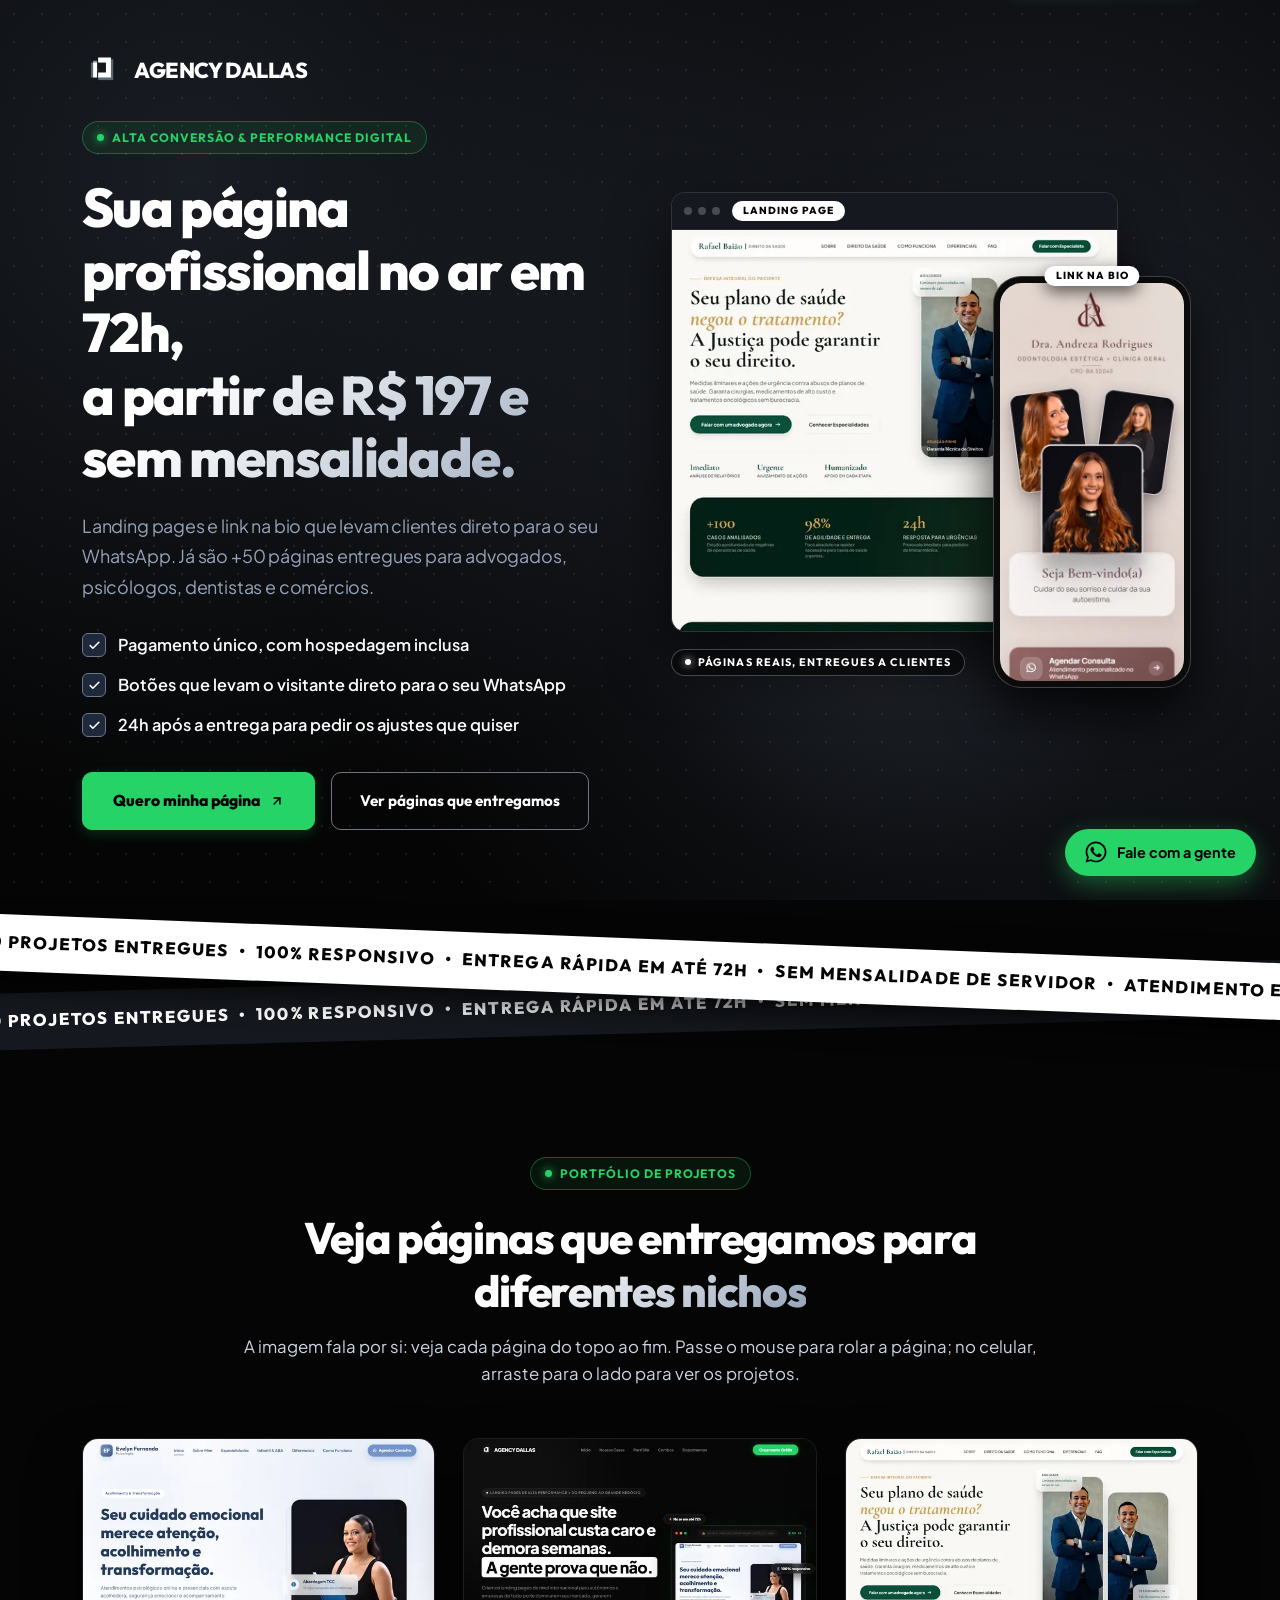
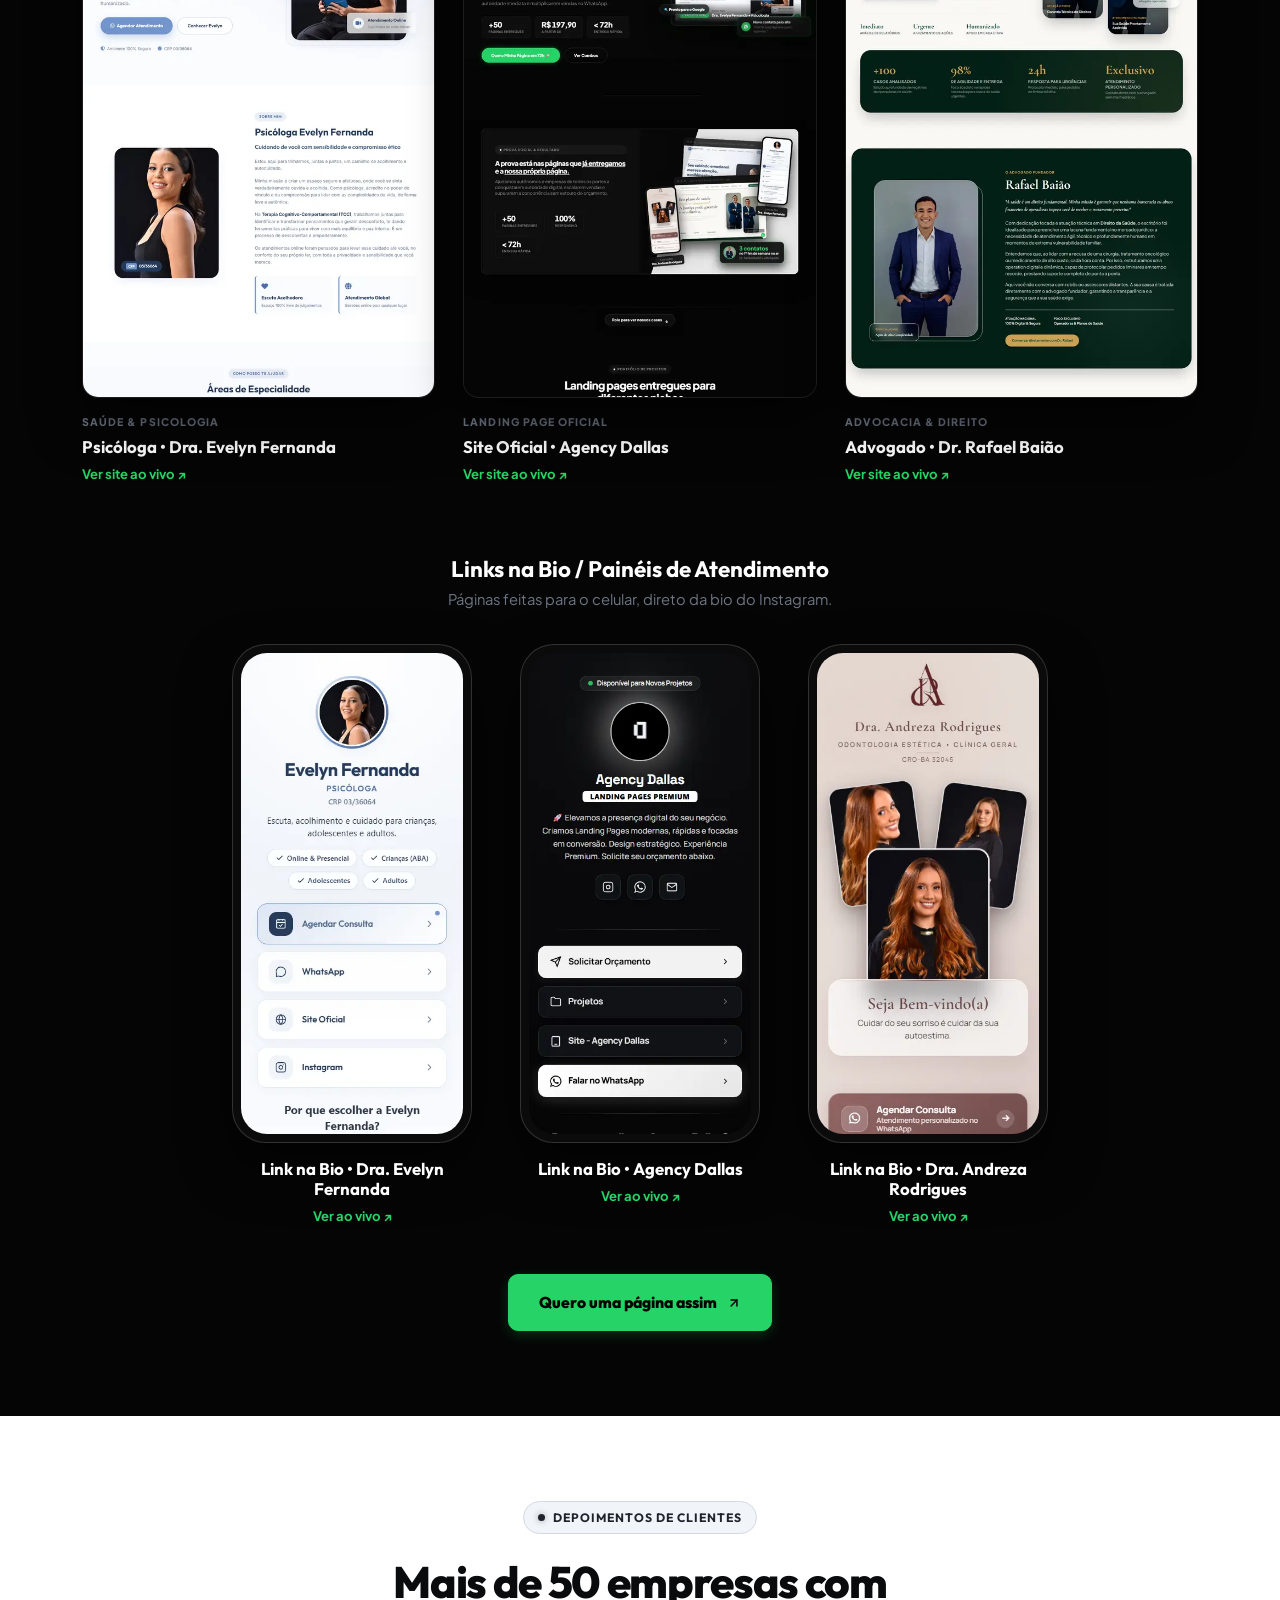
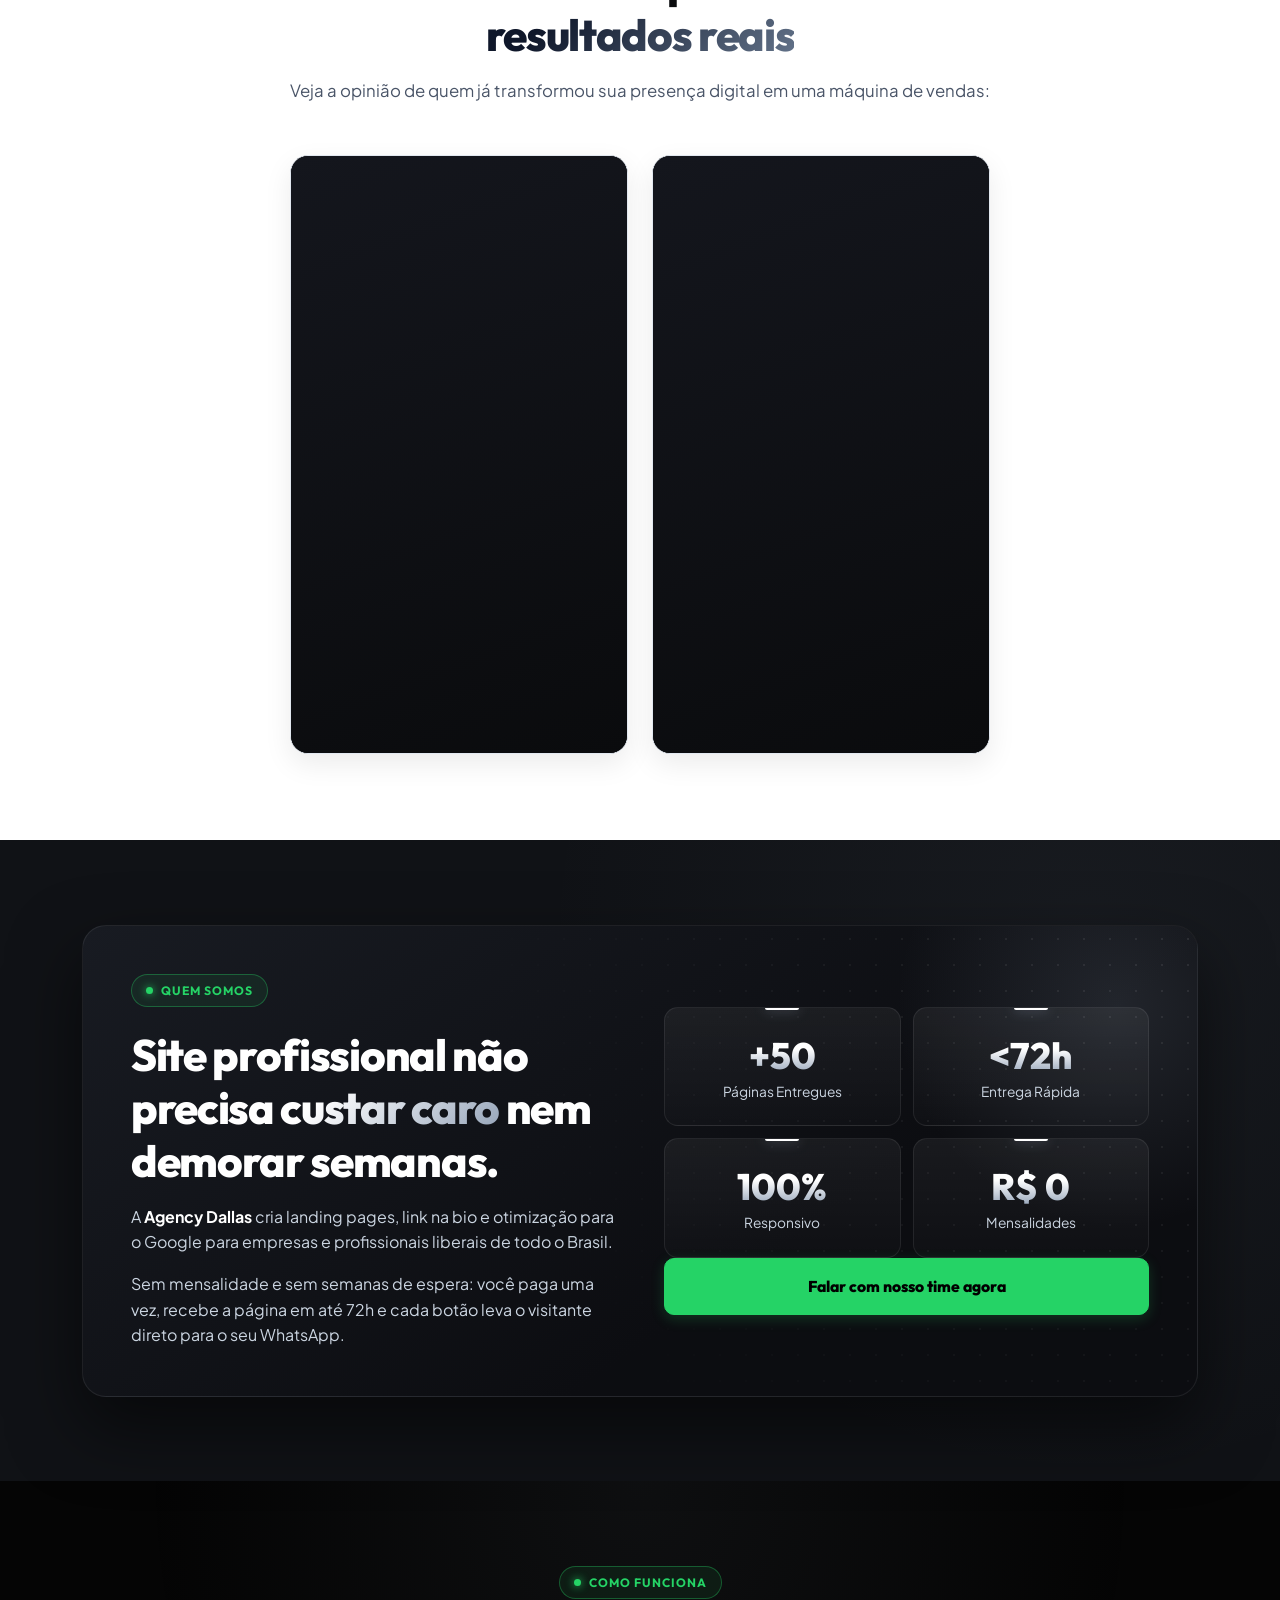
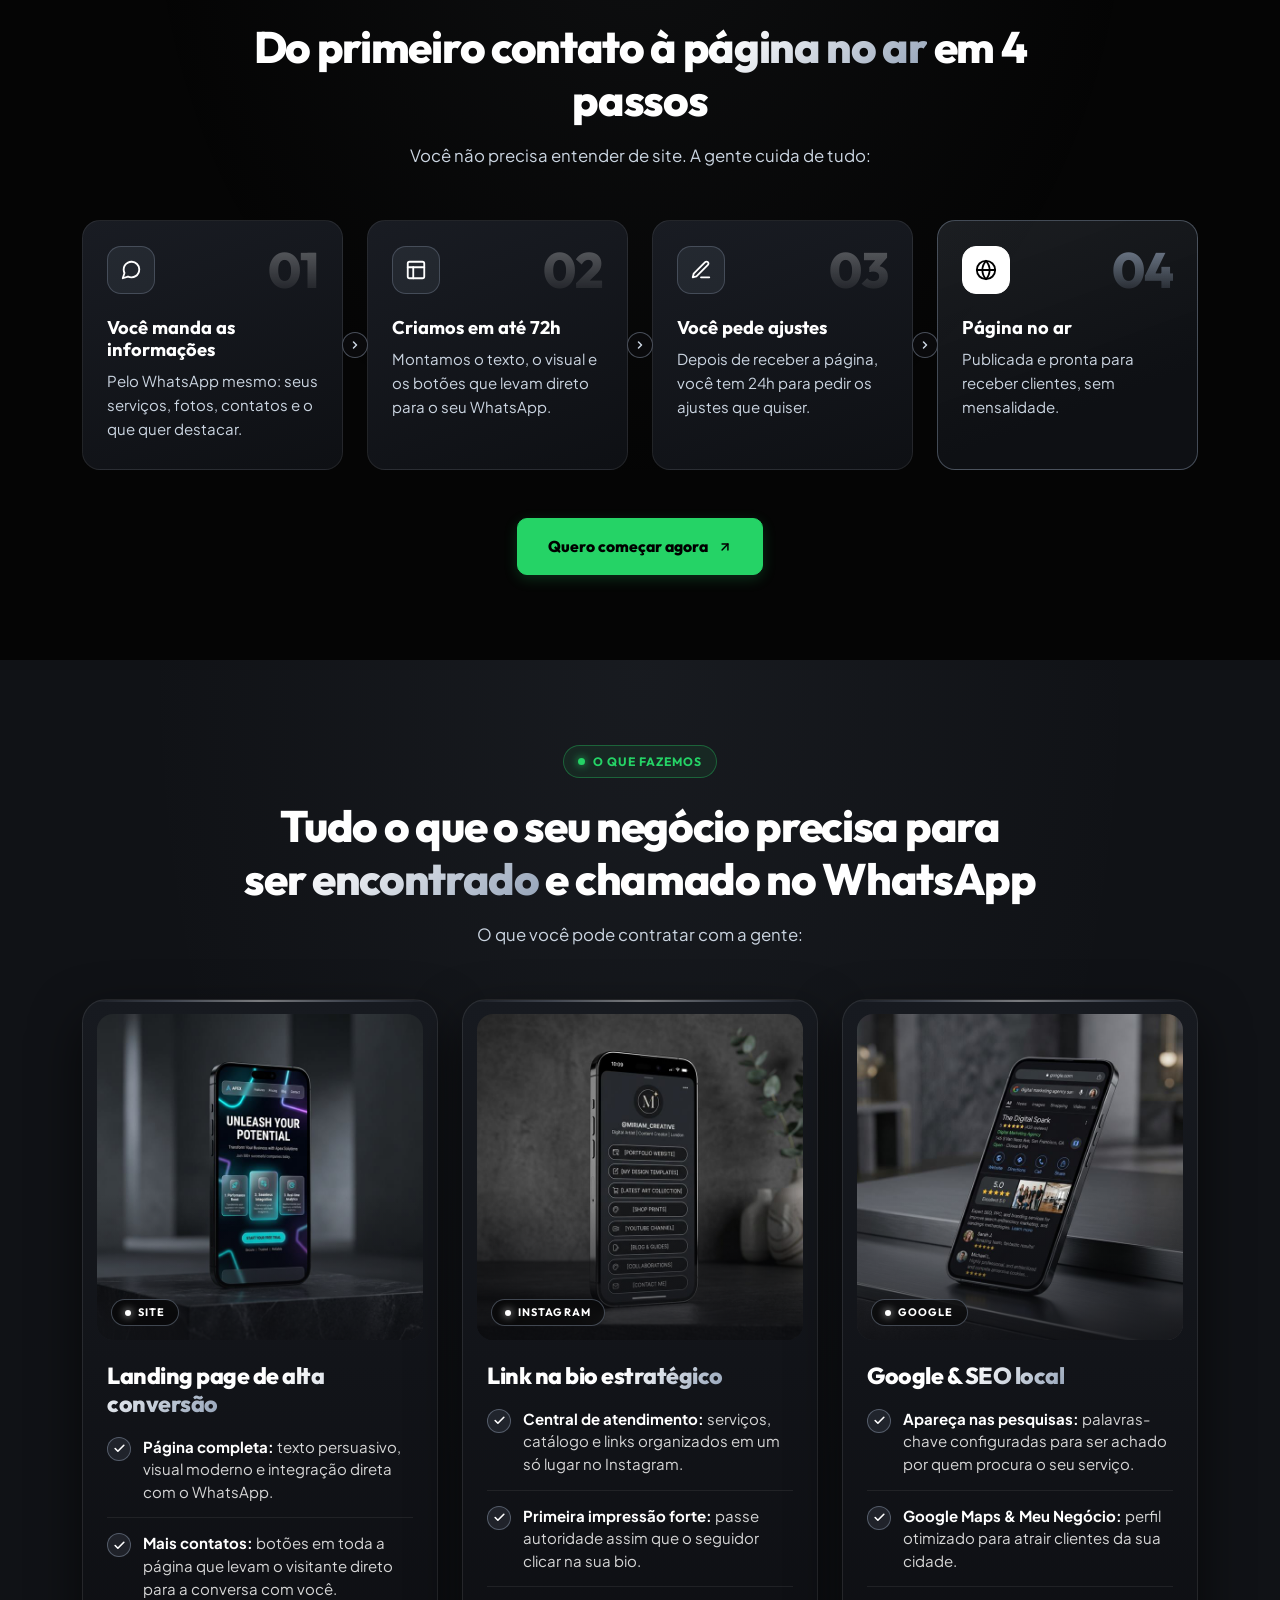
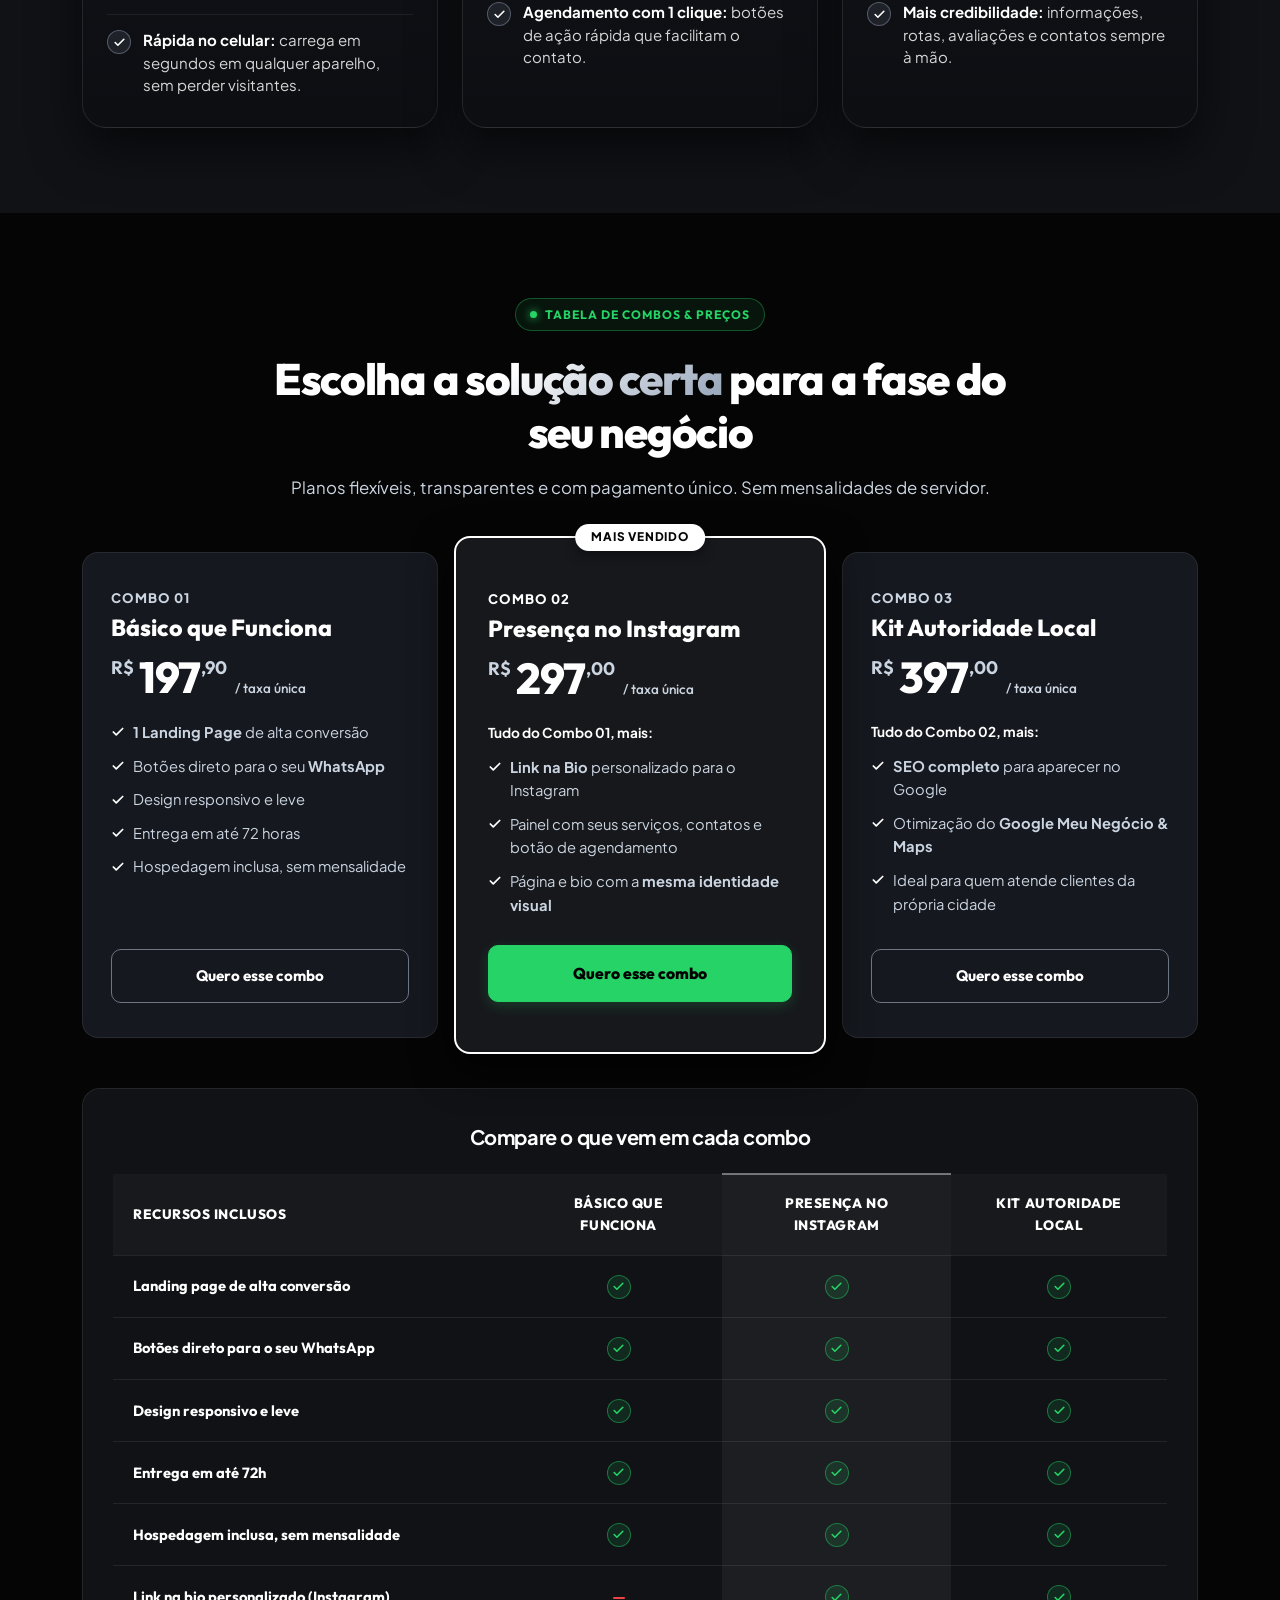
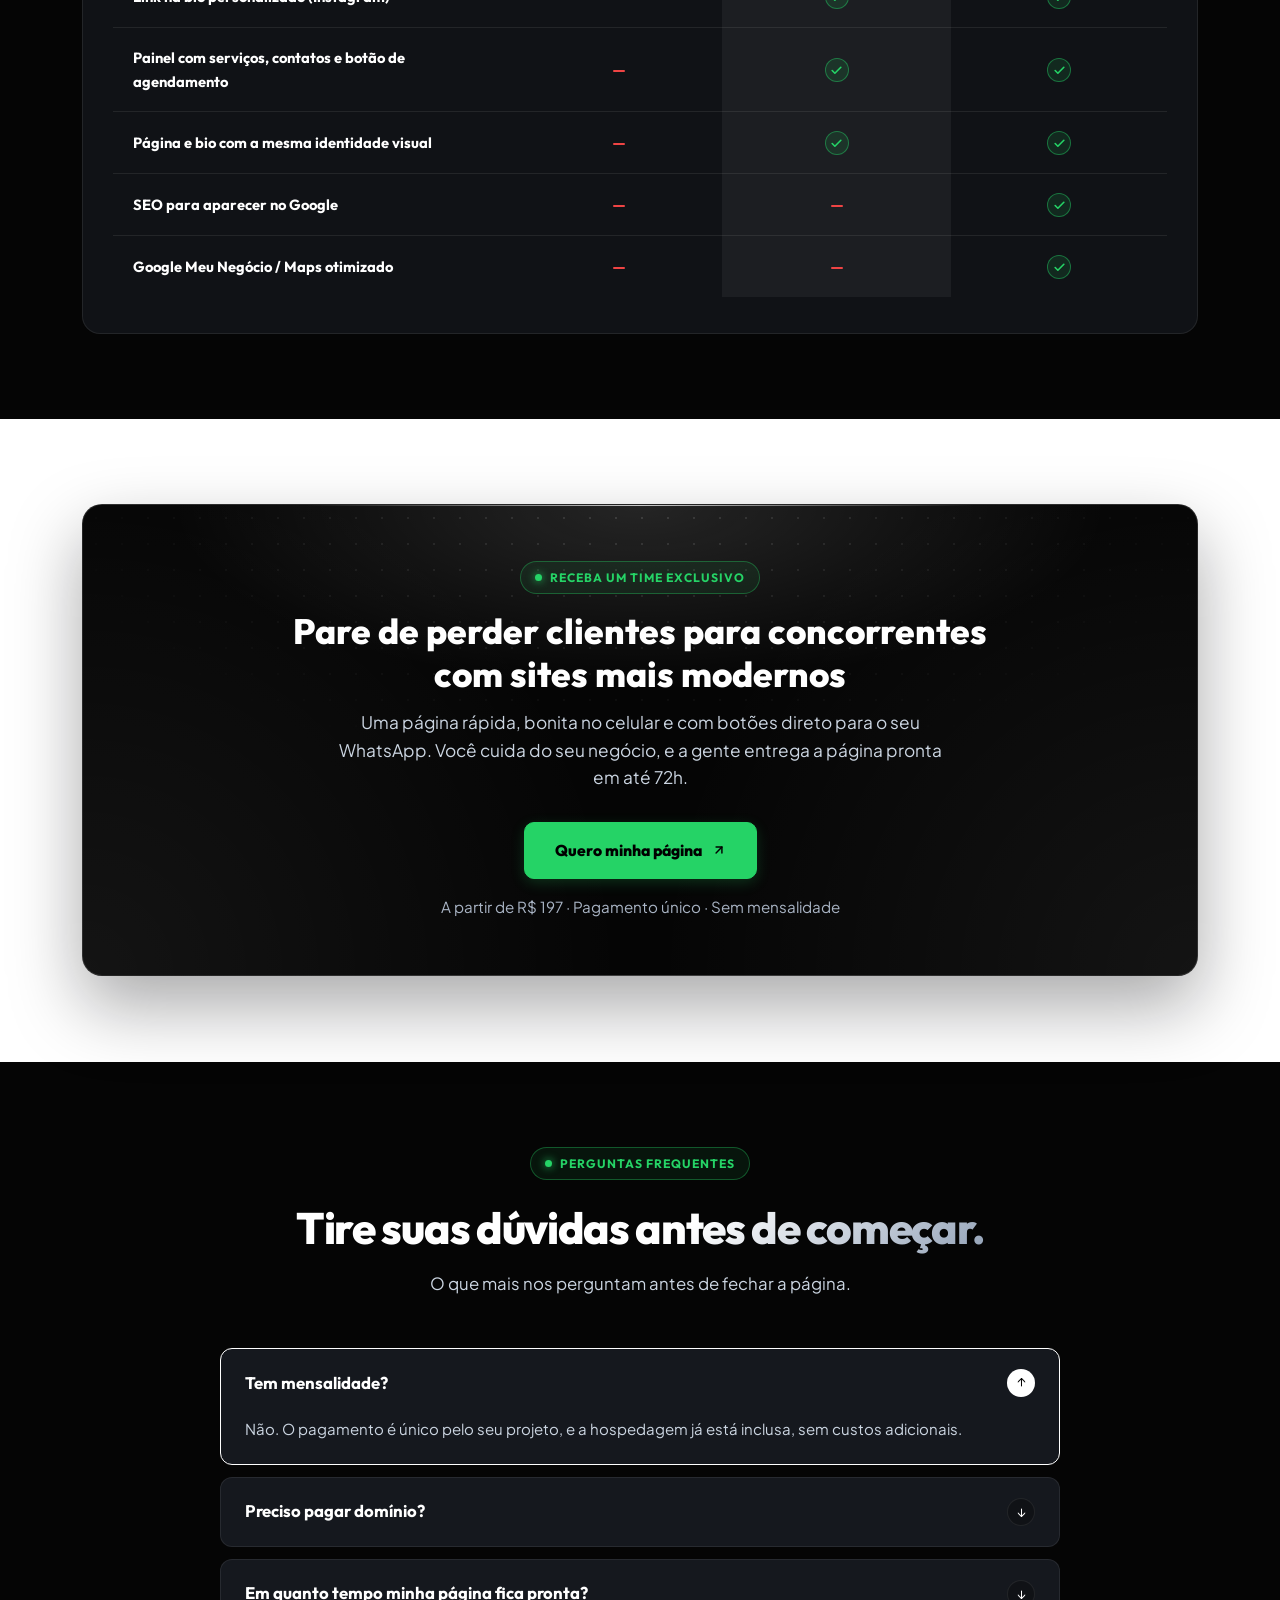
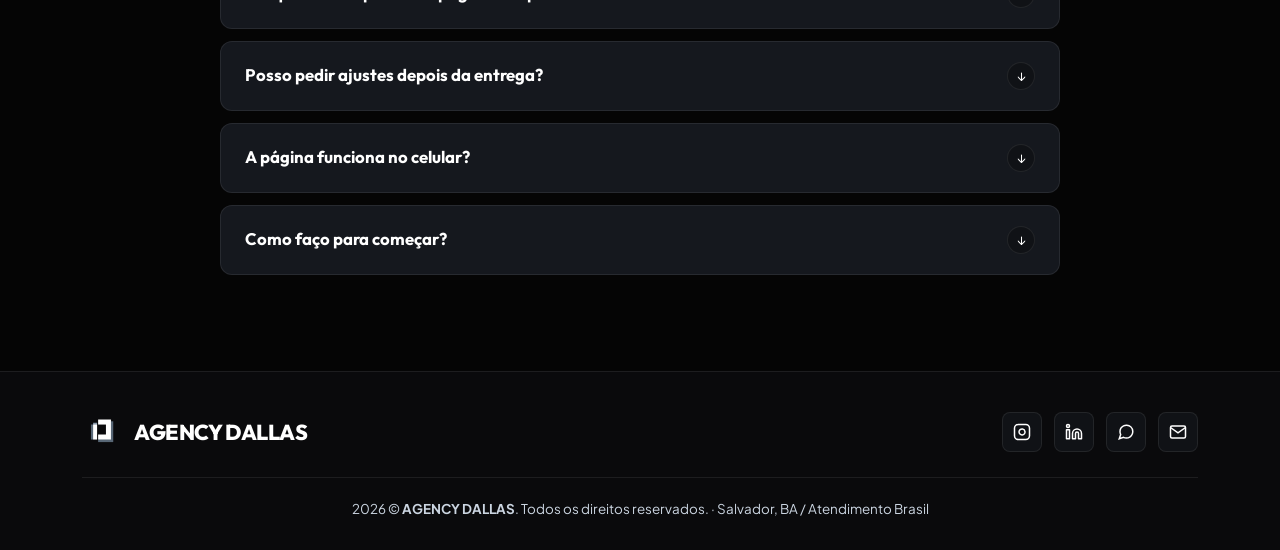
==== commit 73716794: "feat: depoimentos reais dos clientes nos shorts. Troca os vídeos provisórios pelos dois depoimentos " ====
--- a/lp.html
+++ b/lp.html
@@ -272,11 +272,6 @@
 
         <!-- SHORT 2 -->
         <div class="lp-short-card" data-video-index="1">
-          <div class="lp-short-frame"></div>
-        </div>
-
-        <!-- SHORT 3 -->
-        <div class="lp-short-card" data-video-index="2">
           <div class="lp-short-frame"></div>
         </div>
       </div>
--- a/css/style.css
+++ b/css/style.css
@@ -928,9 +928,9 @@
 /* TESTIMONIAL VIDEO SHORTS (YOUTUBE) */
 .lp-shorts-grid {
   display: grid;
-  grid-template-columns: repeat(3, minmax(0, 1fr));
+  grid-template-columns: repeat(2, minmax(0, 1fr));
   gap: 24px;
-  max-width: 1040px;
+  max-width: 700px;
   margin: 0 auto;
 }
 
